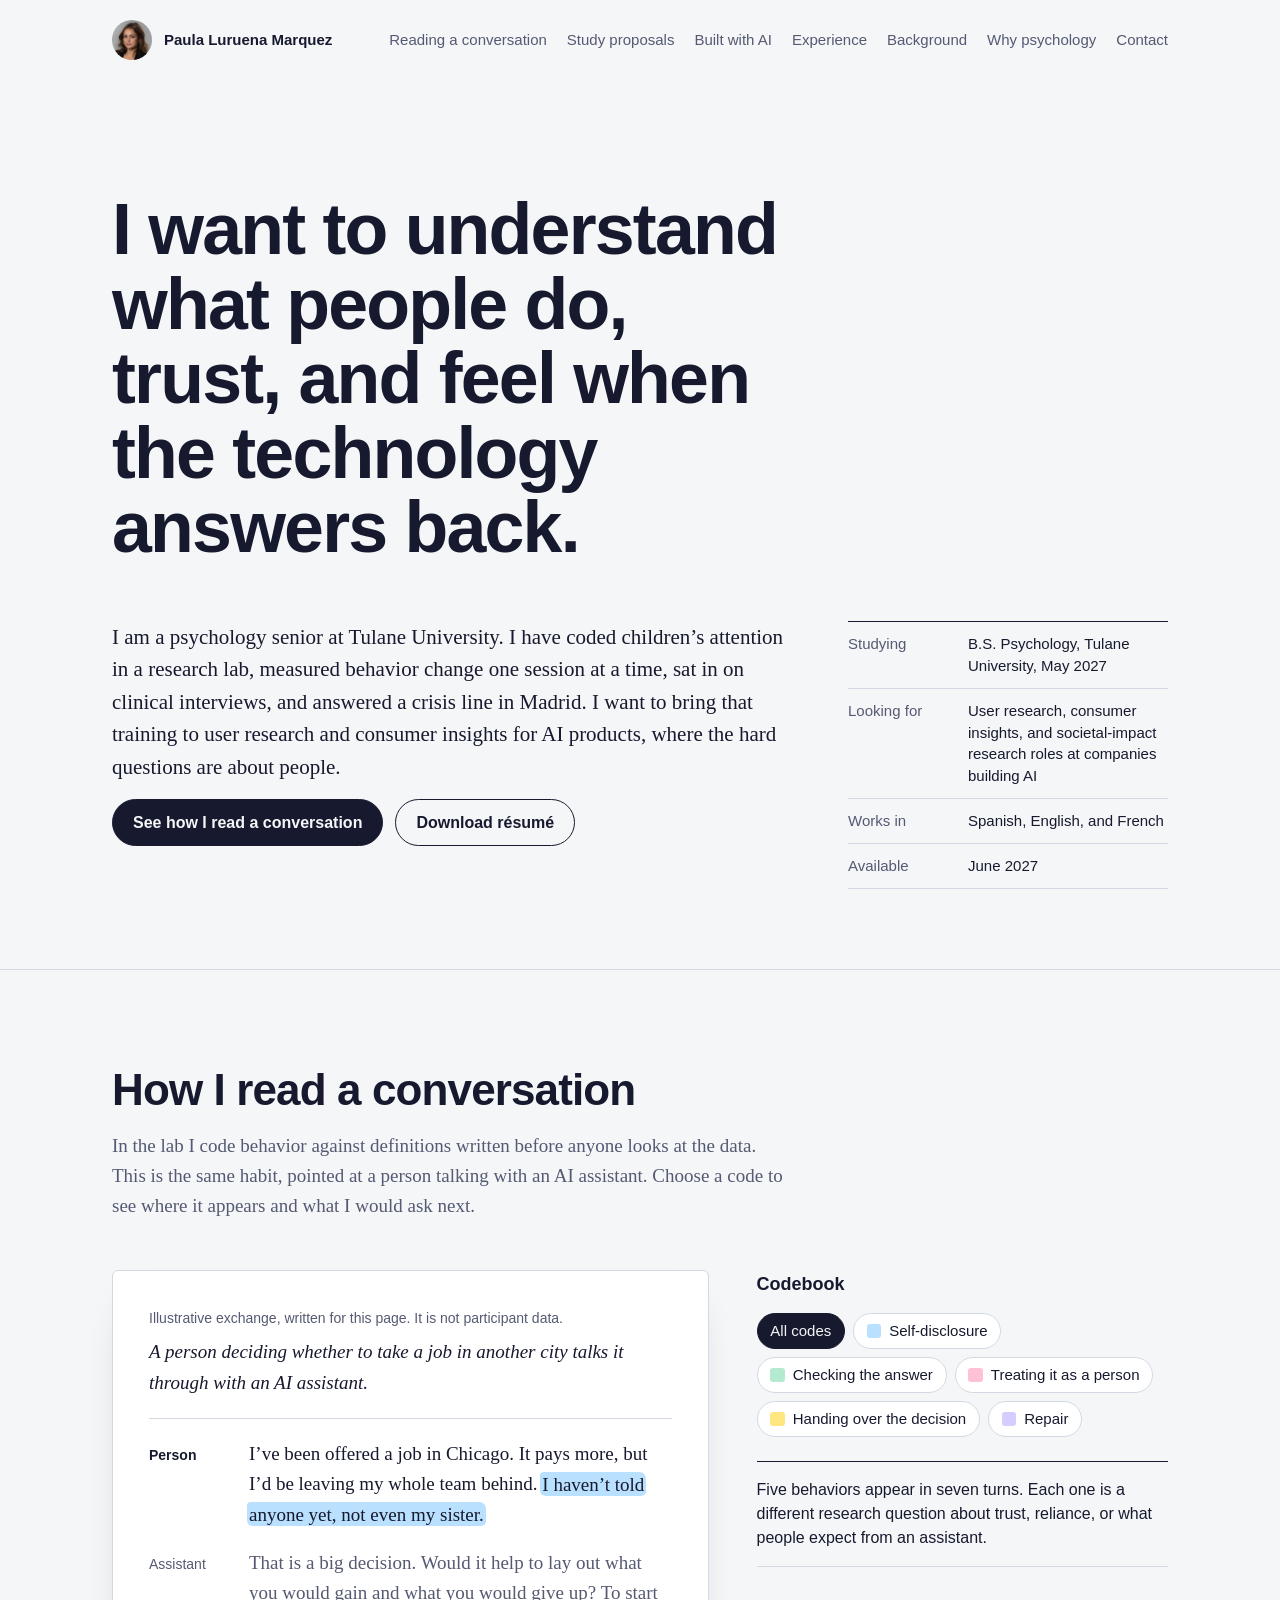
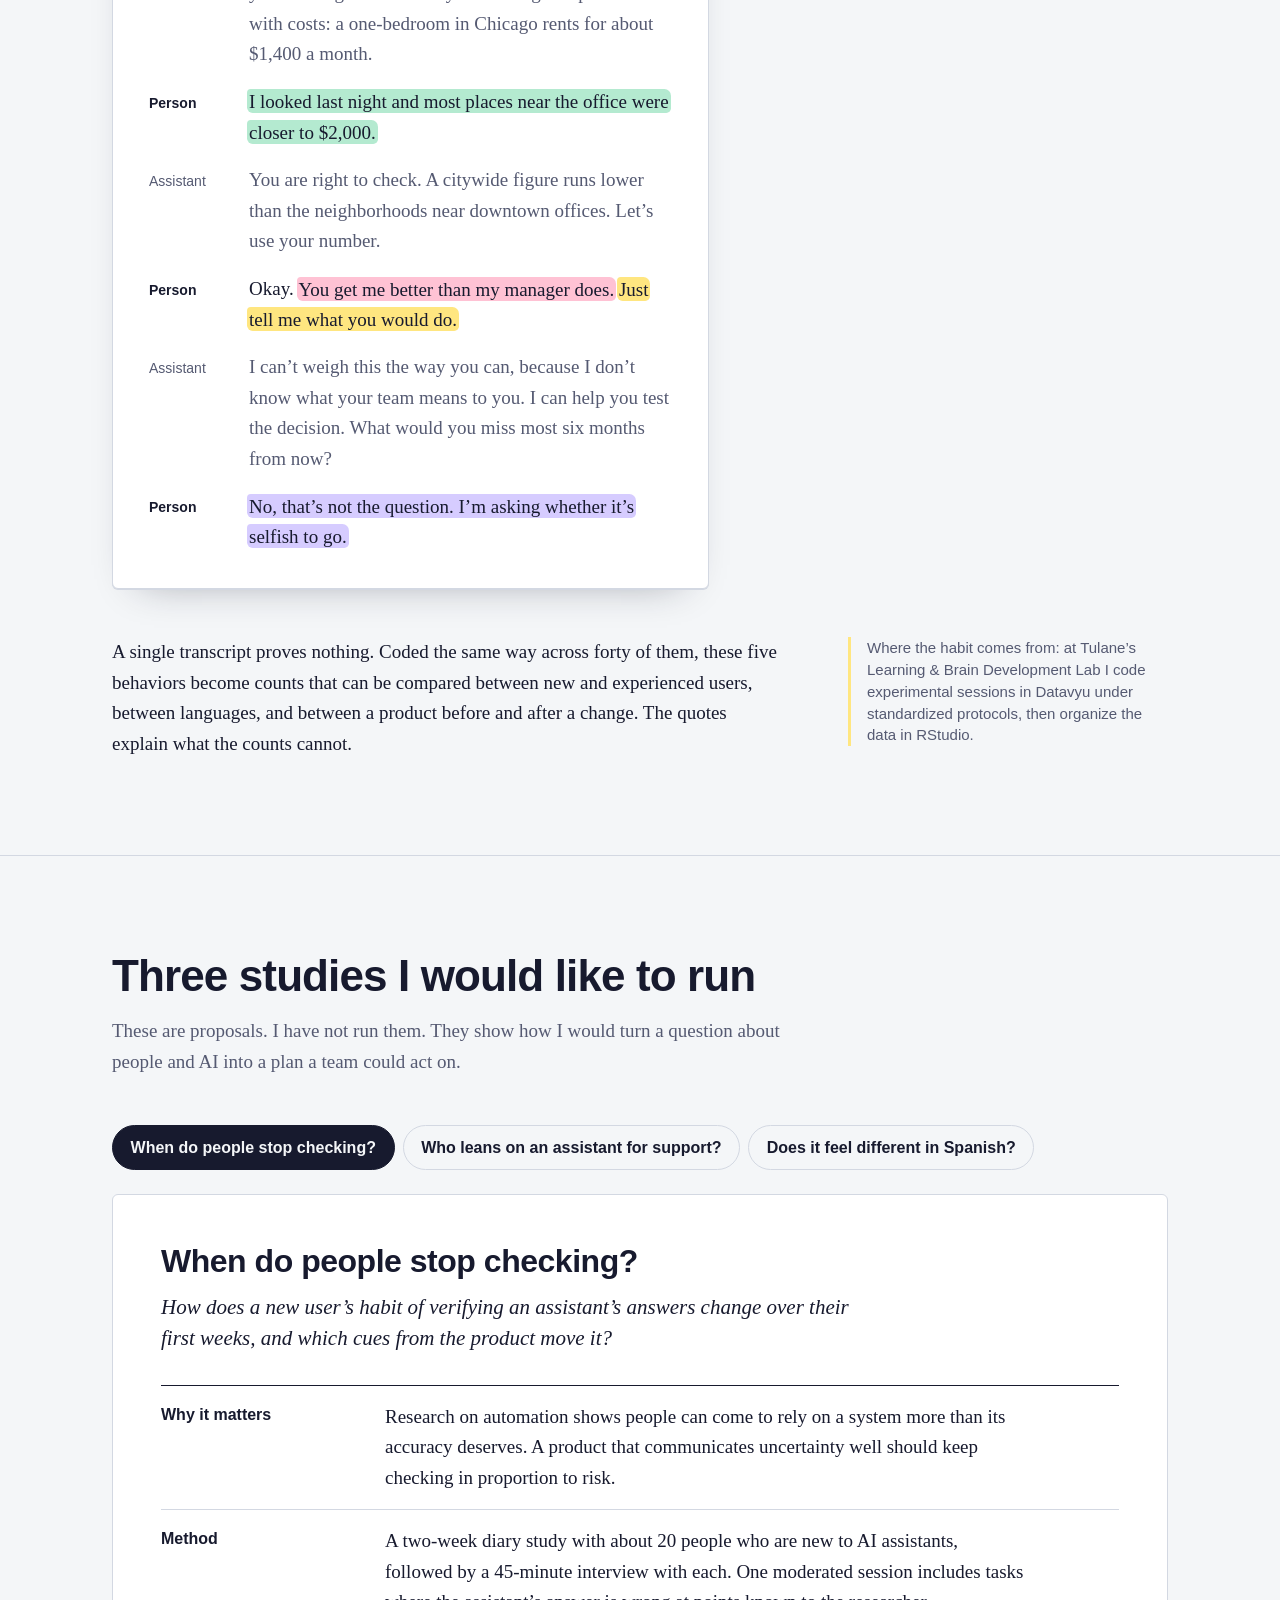
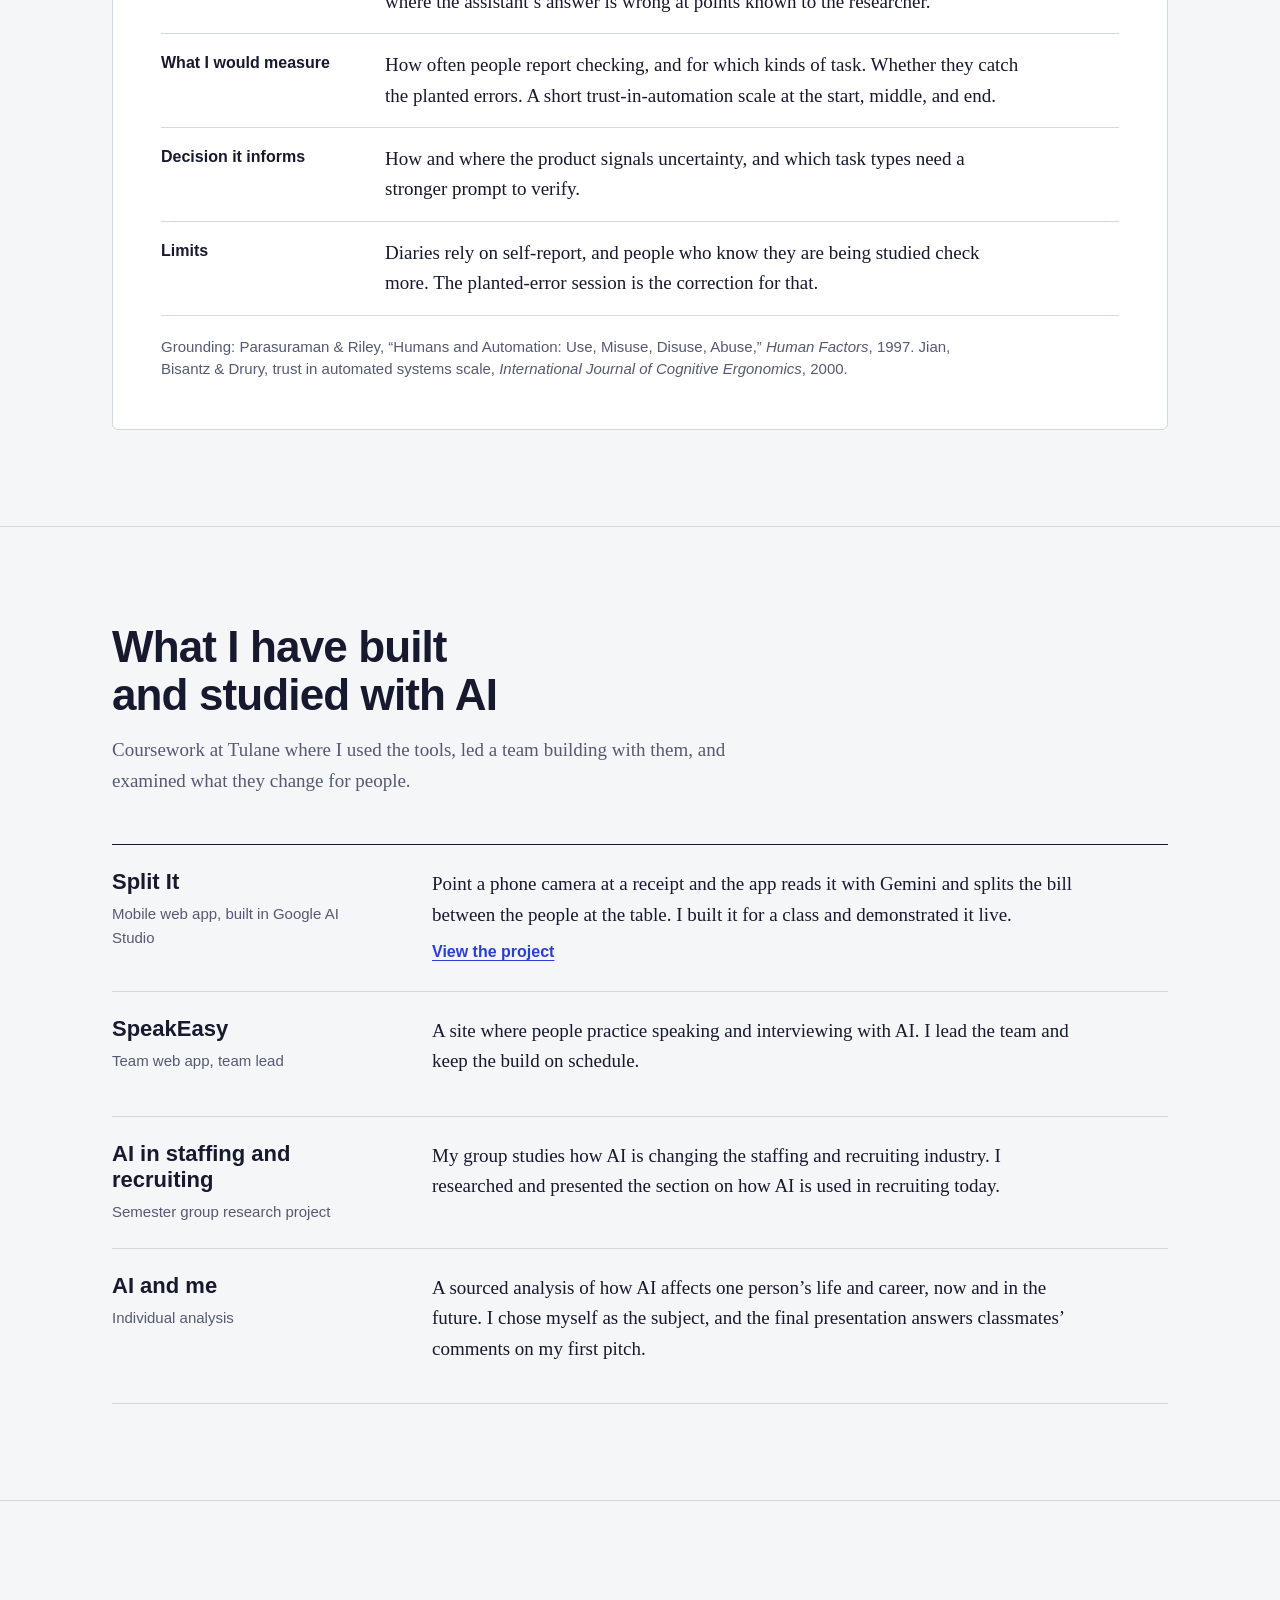
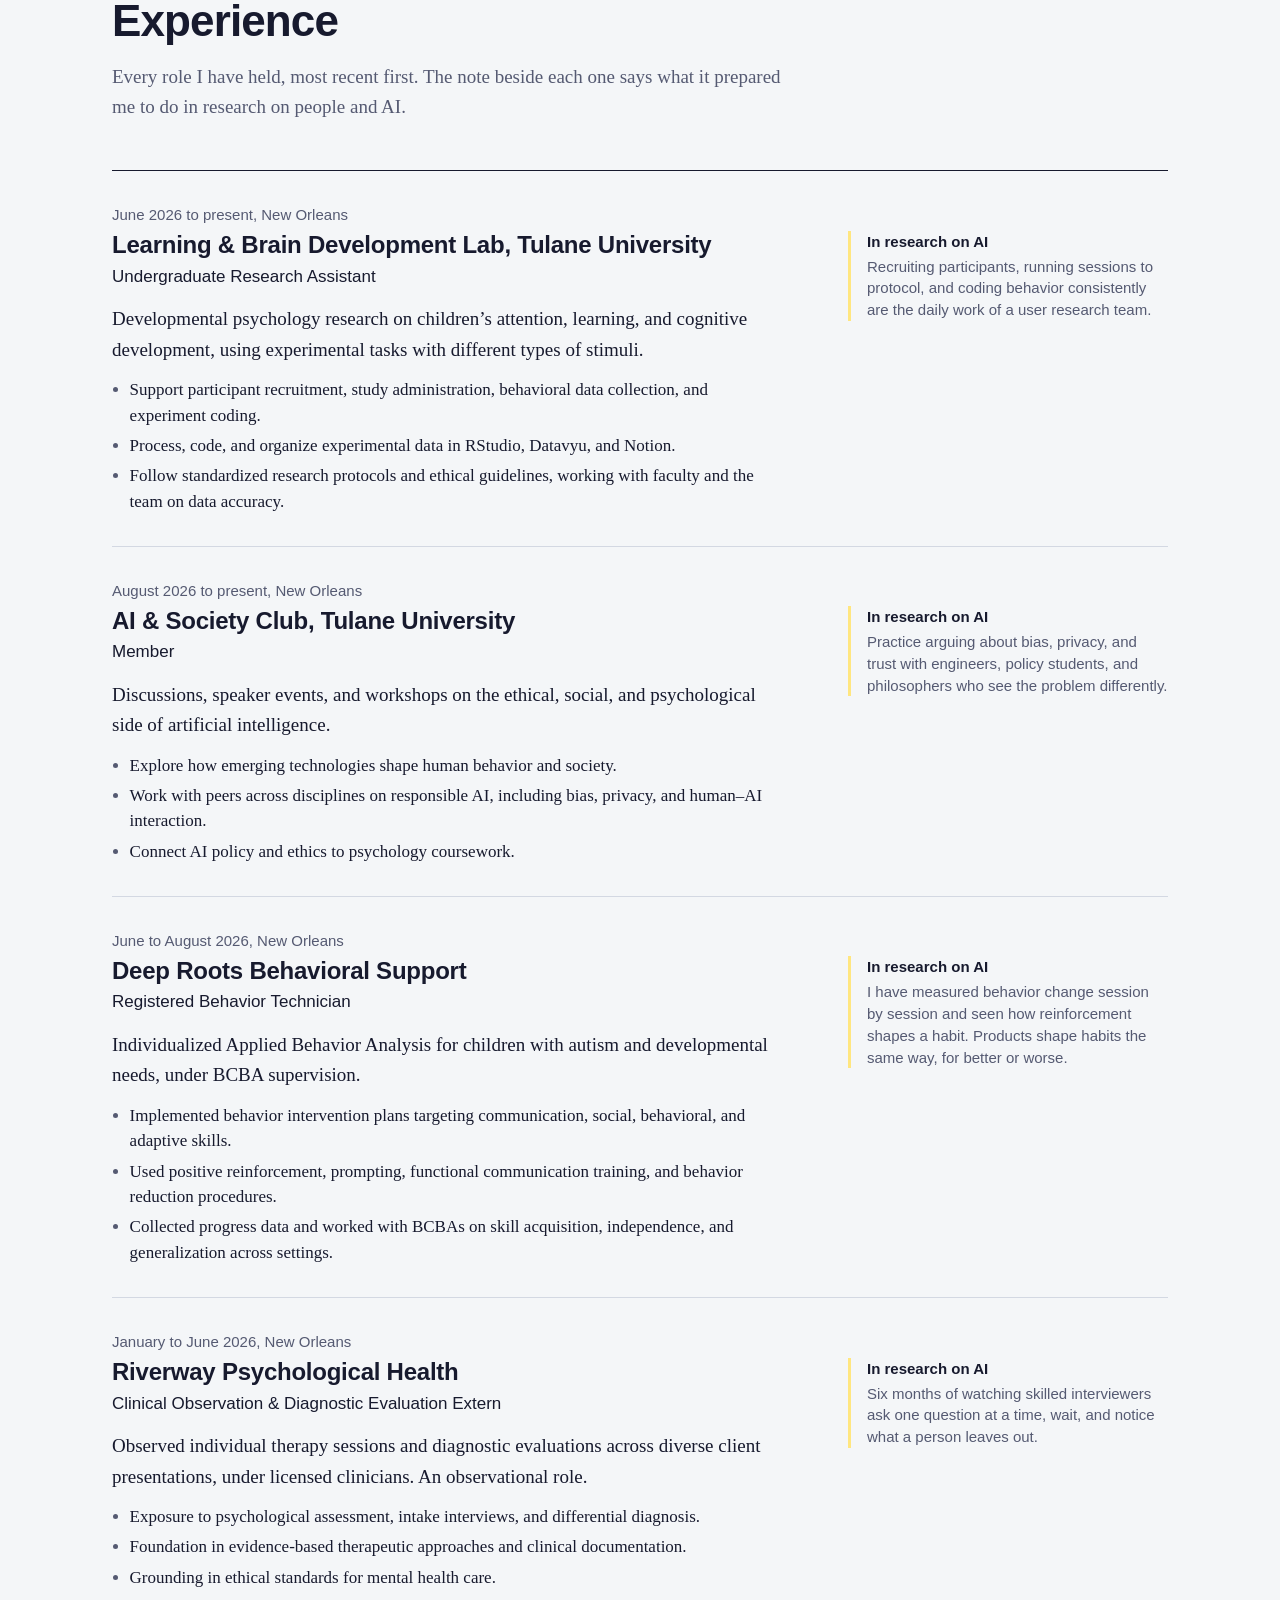
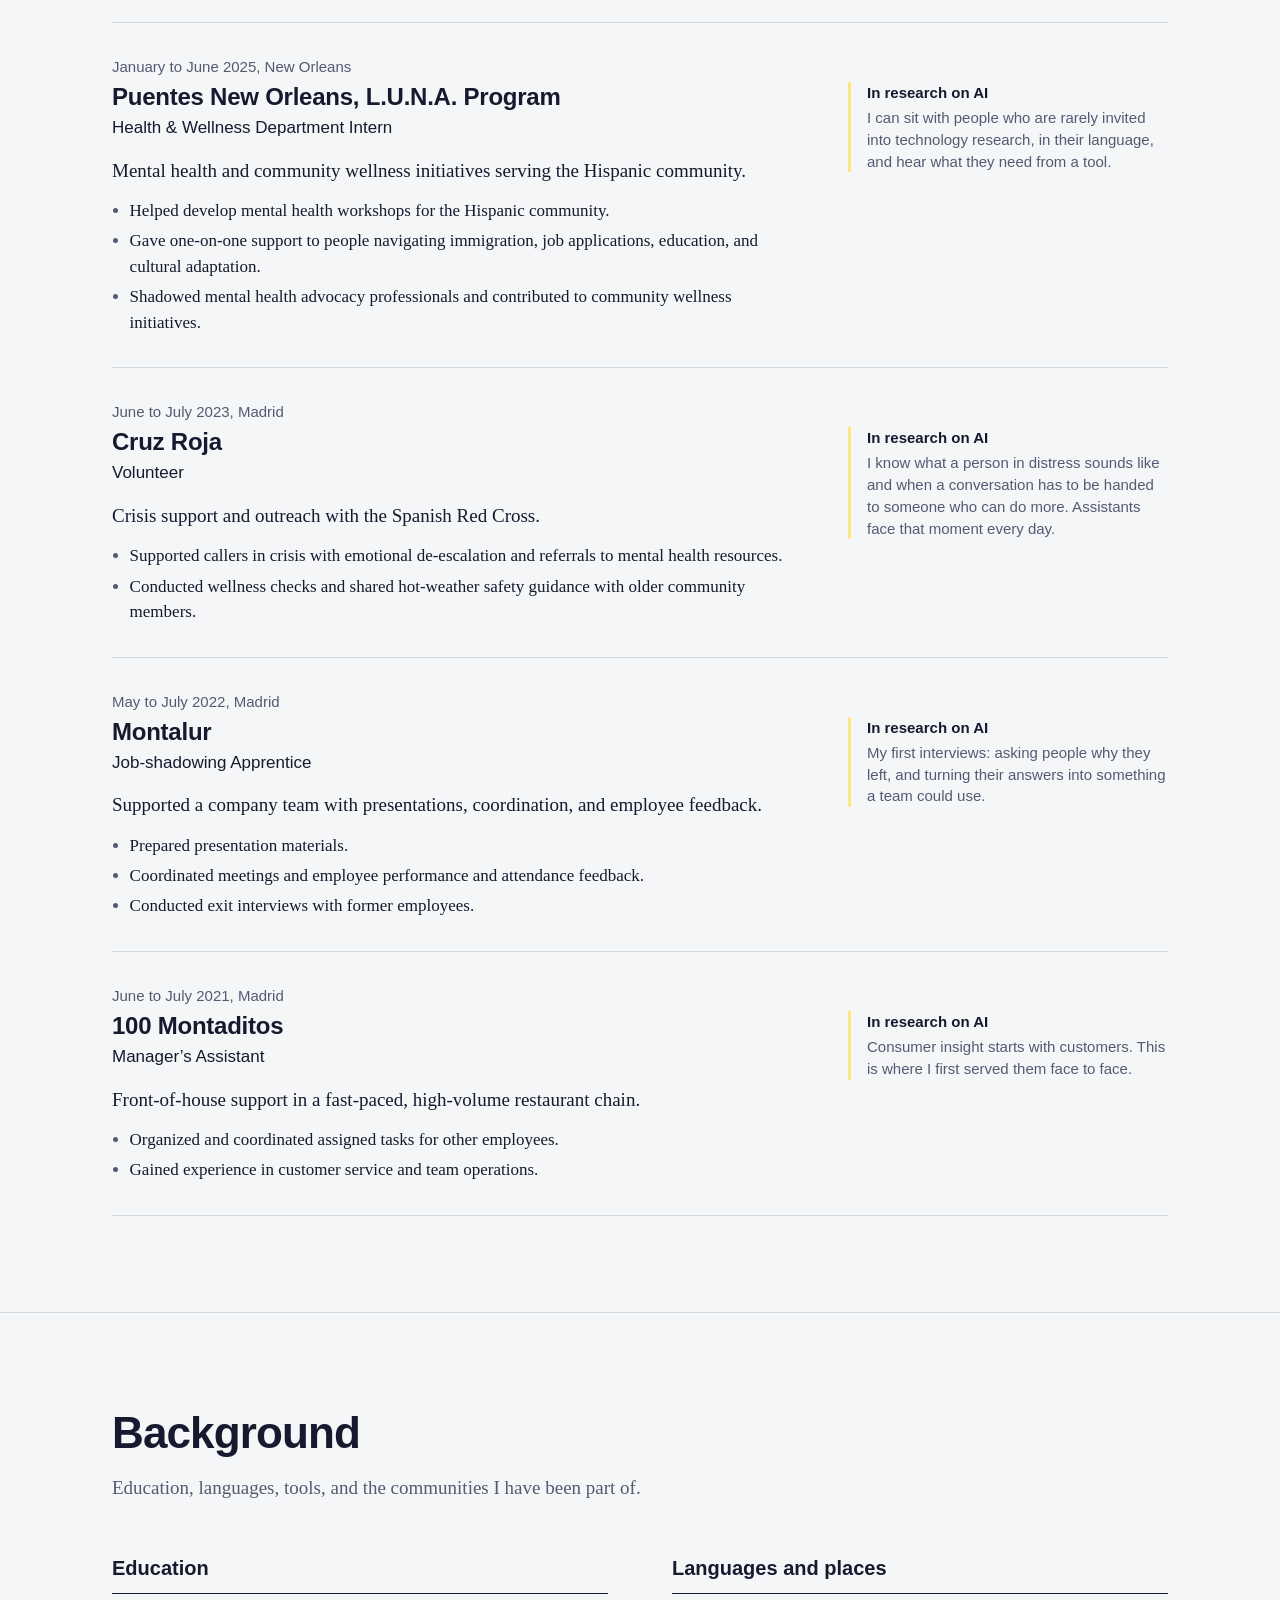
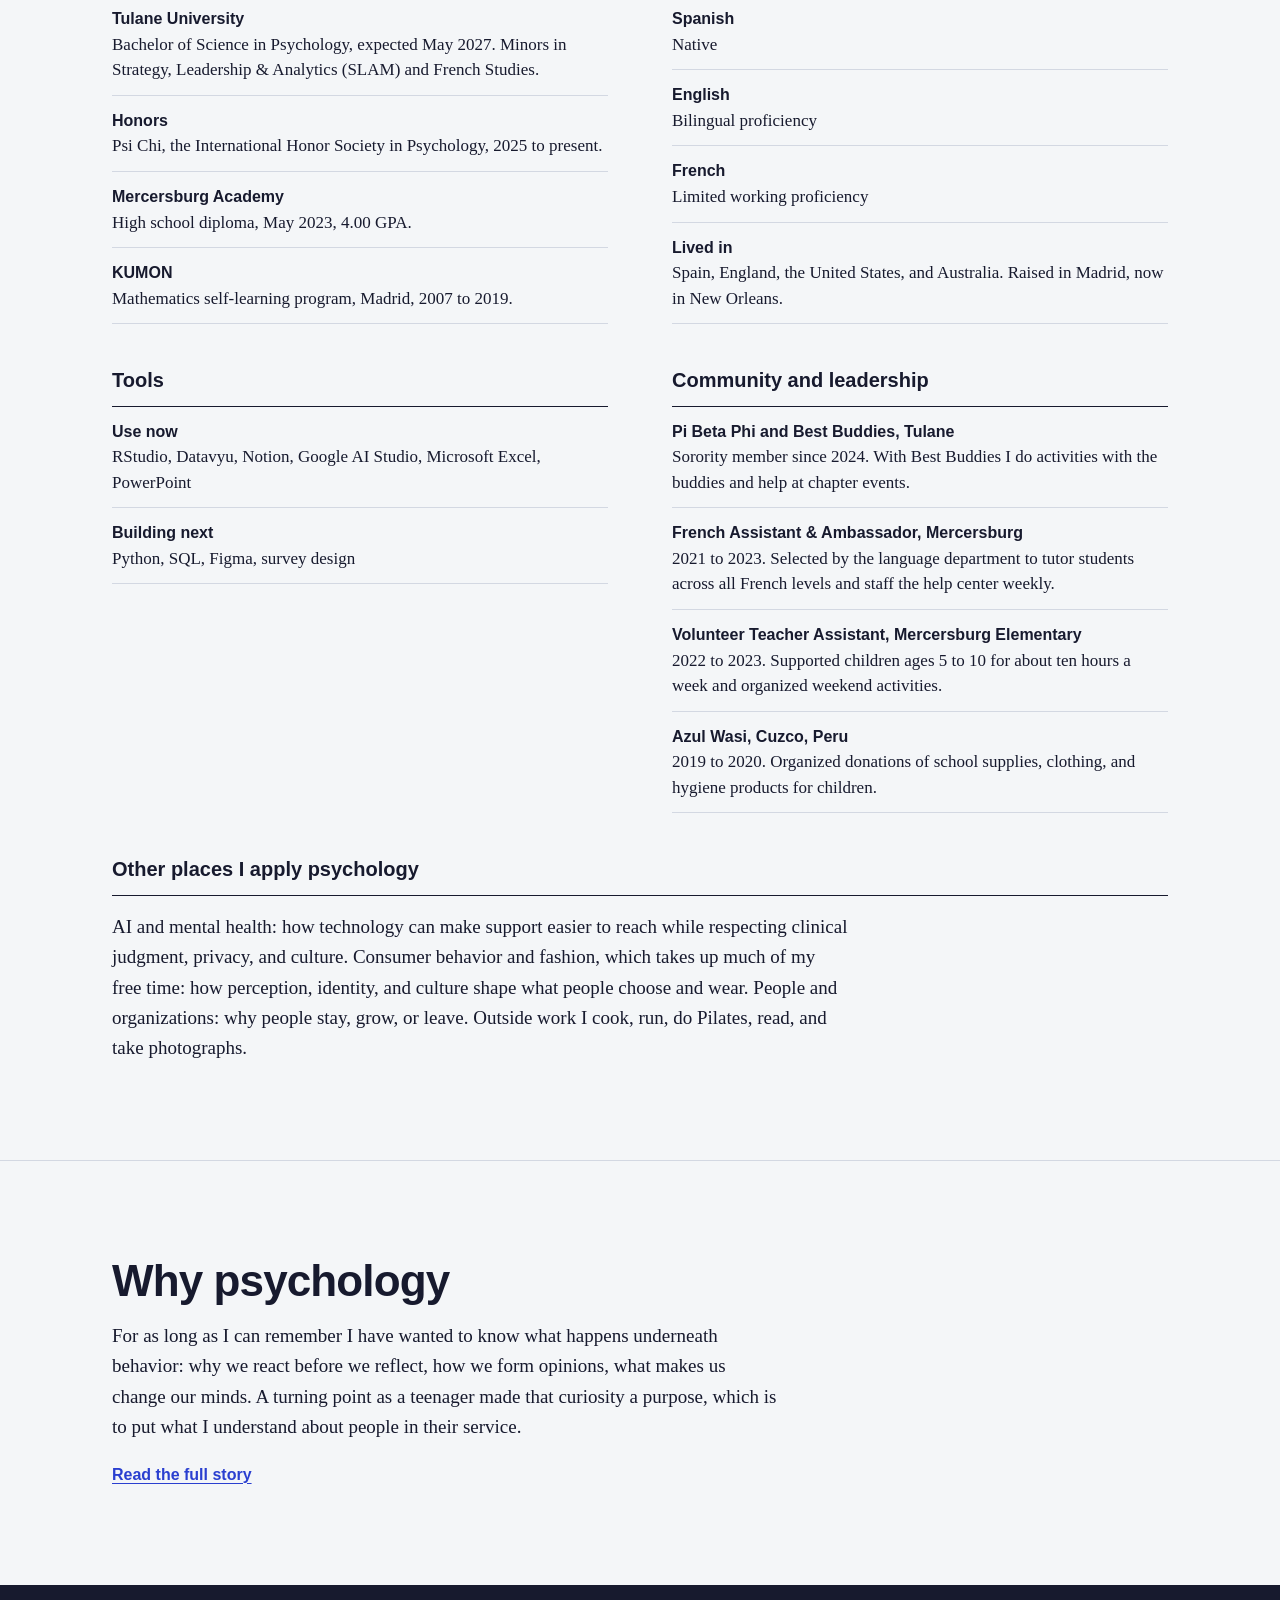
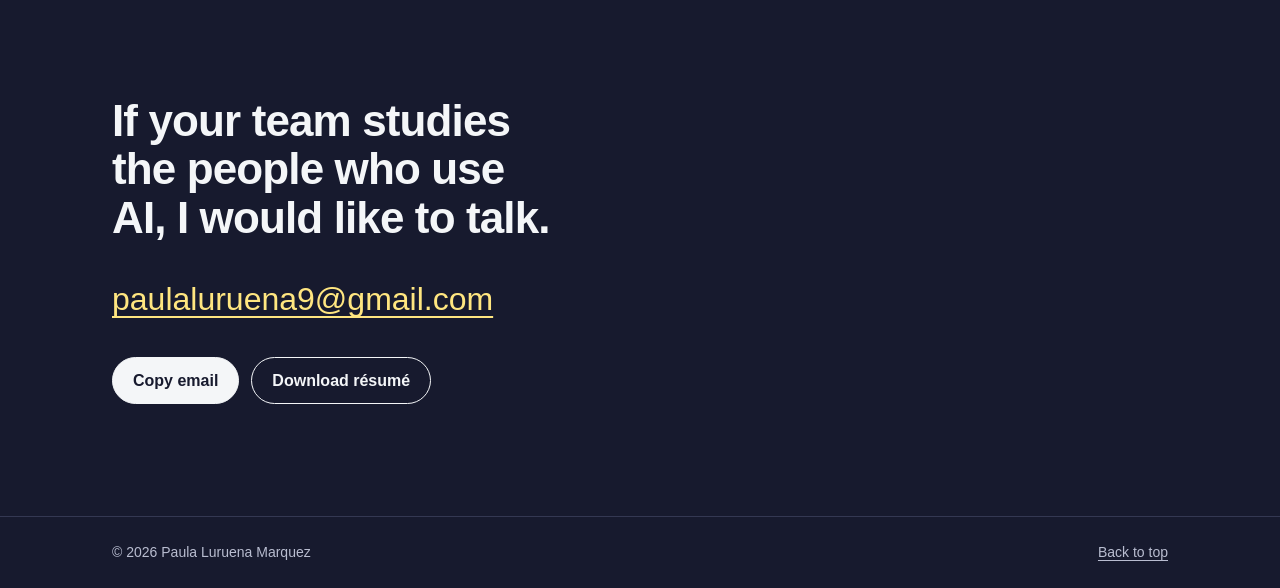
==== index.html @ a1e16bb4 "Add portfolio for user research and consumer insights roles in AI Co-Authored-By: Claude Fable 5.2 <" ====
<!doctype html>
<html lang="en">
<head>
  <meta charset="UTF-8">
  <meta name="viewport" content="width=device-width, initial-scale=1">
  <meta name="theme-color" content="#f4f6f8">
  <title>Paula Luruena Marquez | Psychology for the people who use AI</title>
  <meta name="description" content="Portfolio of Paula Luruena Marquez, Tulane psychology senior. Research, clinical, and community experience, applied to how people use, trust, and are changed by AI.">
  <meta property="og:title" content="Paula Luruena Marquez | Psychology for the people who use AI">
  <meta property="og:description" content="Research, clinical, and community experience, applied to how people use, trust, and are changed by AI.">
  <meta property="og:type" content="website">
  <meta property="og:url" content="https://paulaluruena.github.io/Paula_Luruena_Portfolio_AIxPeople/">
  <link rel="canonical" href="https://paulaluruena.github.io/Paula_Luruena_Portfolio_AIxPeople/">
  <link rel="icon" type="image/svg+xml" href="data:image/svg+xml,%3Csvg xmlns='http://www.w3.org/2000/svg' viewBox='0 0 64 64'%3E%3Crect width='64' height='64' rx='14' fill='%23171a2e'/%3E%3Crect x='12' y='36' width='40' height='12' fill='%23ffe680'/%3E%3Ctext x='32' y='45' text-anchor='middle' font-family='Arial,sans-serif' font-weight='700' font-size='26' fill='%23171a2e'%3EPL%3C/text%3E%3C/svg%3E">
  <link rel="preload" href="assets/bricolage-grotesque-latin-wght-normal.woff2" as="font" type="font/woff2" crossorigin>
  <link rel="preload" href="assets/newsreader-latin-wght-normal.woff2" as="font" type="font/woff2" crossorigin>
  <link rel="stylesheet" href="styles.css">
  <script>document.documentElement.className = "js";</script>
  <script src="script.js" defer></script>
</head>
<body>
  <a class="skip-link" href="#main">Skip to content</a>

  <header class="top">
    <a class="who" href="#top"><img src="assets/paula-avatar.jpg" width="40" height="40" alt=""><span>Paula Luruena Marquez</span></a>
    <nav class="top-nav" aria-label="Sections">
      <a href="#reading">Reading a conversation</a>
      <a href="#proposals">Study proposals</a>
      <a href="#built">Built with AI</a>
      <a href="#experience">Experience</a>
      <a href="#background">Background</a>
      <a href="story.html">Why psychology</a>
      <a href="#contact">Contact</a>
    </nav>
  </header>

  <main id="main">

    <section class="hero" id="top">
      <div class="page">
        <h1>I want to understand what people do, trust, and feel when the technology answers back.</h1>
        <div class="split">
          <div class="col-main">
            <p class="lede">I am a psychology senior at Tulane University. I have coded children’s attention in a research lab, measured behavior change one session at a time, sat in on clinical interviews, and answered a crisis line in Madrid. I want to bring that training to user research and consumer insights for AI products, where the hard questions are about people.</p>
            <p class="actions"><a class="button" href="#reading">See how I read a conversation</a><a class="button button-quiet" href="assets/Paula-Luruena-Marquez-Resume.pdf" download>Download résumé</a></p>
          </div>
          <dl class="col-side facts">
            <div><dt>Studying</dt><dd>B.S. Psychology, Tulane University, May 2027</dd></div>
            <div><dt>Looking for</dt><dd>User research, consumer insights, and societal-impact research roles at companies building AI</dd></div>
            <div><dt>Works in</dt><dd>Spanish, English, and French</dd></div>
            <div><dt>Available</dt><dd>June 2027</dd></div>
          </dl>
        </div>
      </div>
    </section>

    <section class="section" id="reading" aria-labelledby="reading-title">
      <div class="page">
        <div class="section-head">
          <h2 id="reading-title">How I read a conversation</h2>
          <p>In the lab I code behavior against definitions written before anyone looks at the data. This is the same habit, pointed at a person talking with an AI assistant. Choose a code to see where it appears and what I would ask next.</p>
        </div>

        <div class="coder" data-active="all">
          <div class="sheet">
            <p class="sheet-note">Illustrative exchange, written for this page. It is not participant data.</p>
            <p class="sheet-context">A person deciding whether to take a job in another city talks it through with an AI assistant.</p>
            <ol class="turns">
              <li class="turn turn-p"><span class="speaker">Person</span><p>I’ve been offered a job in Chicago. It pays more, but I’d be leaving my whole team behind. <mark data-code="disclosure">I haven’t told anyone yet, not even my sister.</mark></p></li>
              <li class="turn turn-a"><span class="speaker">Assistant</span><p>That is a big decision. Would it help to lay out what you would gain and what you would give up? To start with costs: a one-bedroom in Chicago rents for about $1,400 a month.</p></li>
              <li class="turn turn-p"><span class="speaker">Person</span><p><mark data-code="checking">I looked last night and most places near the office were closer to $2,000.</mark></p></li>
              <li class="turn turn-a"><span class="speaker">Assistant</span><p>You are right to check. A citywide figure runs lower than the neighborhoods near downtown offices. Let’s use your number.</p></li>
              <li class="turn turn-p"><span class="speaker">Person</span><p>Okay. <mark data-code="person">You get me better than my manager does.</mark> <mark data-code="handover">Just tell me what you would do.</mark></p></li>
              <li class="turn turn-a"><span class="speaker">Assistant</span><p>I can’t weigh this the way you can, because I don’t know what your team means to you. I can help you test the decision. What would you miss most six months from now?</p></li>
              <li class="turn turn-p"><span class="speaker">Person</span><p><mark data-code="repair">No, that’s not the question. I’m asking whether it’s selfish to go.</mark></p></li>
            </ol>
          </div>

          <div class="codebook">
            <h3>Codebook</h3>
            <div class="codes" role="group" aria-label="Codes">
              <button type="button" class="code" data-code="all" aria-pressed="true">All codes</button>
              <button type="button" class="code" data-code="disclosure" aria-pressed="false"><i class="swatch" data-code="disclosure" aria-hidden="true"></i>Self-disclosure</button>
              <button type="button" class="code" data-code="checking" aria-pressed="false"><i class="swatch" data-code="checking" aria-hidden="true"></i>Checking the answer</button>
              <button type="button" class="code" data-code="person" aria-pressed="false"><i class="swatch" data-code="person" aria-hidden="true"></i>Treating it as a person</button>
              <button type="button" class="code" data-code="handover" aria-pressed="false"><i class="swatch" data-code="handover" aria-hidden="true"></i>Handing over the decision</button>
              <button type="button" class="code" data-code="repair" aria-pressed="false"><i class="swatch" data-code="repair" aria-hidden="true"></i>Repair</button>
            </div>
            <div class="code-notes" aria-live="polite">
              <div class="code-note" data-note="all">
                <p>Five behaviors appear in seven turns. Each one is a different research question about trust, reliance, or what people expect from an assistant.</p>
              </div>
              <div class="code-note" data-note="disclosure">
                <h4><i class="swatch" data-code="disclosure" aria-hidden="true"></i>Self-disclosure</h4>
                <p>The person tells the assistant something they have not told the people close to them.</p>
                <p class="ask"><strong>What I would ask next</strong> What made this easier to say here than to your sister?</p>
              </div>
              <div class="code-note" data-note="checking">
                <h4><i class="swatch" data-code="checking" aria-hidden="true"></i>Checking the answer</h4>
                <p>The person compares a claim from the assistant against evidence of their own.</p>
                <p class="ask"><strong>What I would ask next</strong> When do you check what it tells you, and when do you let it go?</p>
              </div>
              <div class="code-note" data-note="person">
                <h4><i class="swatch" data-code="person" aria-hidden="true"></i>Treating it as a person</h4>
                <p>The person describes the assistant in the language of a relationship and compares it with someone in their life.</p>
                <p class="ask"><strong>What I would ask next</strong> What does “gets me” look like in practice? How would you know if it stopped?</p>
              </div>
              <div class="code-note" data-note="handover">
                <h4><i class="swatch" data-code="handover" aria-hidden="true"></i>Handing over the decision</h4>
                <p>The person asks the assistant to choose for them.</p>
                <p class="ask"><strong>What I would ask next</strong> If it had given you an answer, would you have followed it?</p>
              </div>
              <div class="code-note" data-note="repair">
                <h4><i class="swatch" data-code="repair" aria-hidden="true"></i>Repair</h4>
                <p>The person corrects the assistant’s reading of the problem and restates what they need.</p>
                <p class="ask"><strong>What I would ask next</strong> How often do you have to redirect it? What happens on the days you don’t bother?</p>
              </div>
            </div>
          </div>
        </div>

        <div class="split after-coder">
          <div class="col-main">
            <p>A single transcript proves nothing. Coded the same way across forty of them, these five behaviors become counts that can be compared between new and experienced users, between languages, and between a product before and after a change. The quotes explain what the counts cannot.</p>
          </div>
          <p class="col-side margin-note">Where the habit comes from: at Tulane’s Learning &amp; Brain Development Lab I code experimental sessions in Datavyu under standardized protocols, then organize the data in RStudio.</p>
        </div>
      </div>
    </section>

    <section class="section" id="proposals" aria-labelledby="proposals-title">
      <div class="page">
        <div class="section-head">
          <h2 id="proposals-title">Three studies I would like to run</h2>
          <p>These are proposals. I have not run them. They show how I would turn a question about people and AI into a plan a team could act on.</p>
        </div>

        <div class="briefs">
          <div class="brief-tabs" role="tablist" aria-label="Study proposals">
            <button type="button" role="tab" id="tab-trust" aria-controls="brief-trust" aria-selected="true">When do people stop checking?</button>
            <button type="button" role="tab" id="tab-support" aria-controls="brief-support" aria-selected="false" tabindex="-1">Who leans on an assistant for support?</button>
            <button type="button" role="tab" id="tab-language" aria-controls="brief-language" aria-selected="false" tabindex="-1">Does it feel different in Spanish?</button>
          </div>

          <article class="brief" id="brief-trust" role="tabpanel" aria-labelledby="tab-trust" tabindex="0">
            <h3>When do people stop checking?</h3>
            <p class="brief-question">How does a new user’s habit of verifying an assistant’s answers change over their first weeks, and which cues from the product move it?</p>
            <dl class="brief-grid">
              <div><dt>Why it matters</dt><dd>Research on automation shows people can come to rely on a system more than its accuracy deserves. A product that communicates uncertainty well should keep checking in proportion to risk.</dd></div>
              <div><dt>Method</dt><dd>A two-week diary study with about 20 people who are new to AI assistants, followed by a 45-minute interview with each. One moderated session includes tasks where the assistant’s answer is wrong at points known to the researcher.</dd></div>
              <div><dt>What I would measure</dt><dd>How often people report checking, and for which kinds of task. Whether they catch the planted errors. A short trust-in-automation scale at the start, middle, and end.</dd></div>
              <div><dt>Decision it informs</dt><dd>How and where the product signals uncertainty, and which task types need a stronger prompt to verify.</dd></div>
              <div><dt>Limits</dt><dd>Diaries rely on self-report, and people who know they are being studied check more. The planted-error session is the correction for that.</dd></div>
            </dl>
            <p class="brief-sources">Grounding: Parasuraman &amp; Riley, “Humans and Automation: Use, Misuse, Disuse, Abuse,” <cite>Human Factors</cite>, 1997. Jian, Bisantz &amp; Drury, trust in automated systems scale, <cite>International Journal of Cognitive Ergonomics</cite>, 2000.</p>
          </article>

          <article class="brief" id="brief-support" role="tabpanel" aria-labelledby="tab-support" tabindex="0" hidden>
            <h3>Who leans on an assistant for support?</h3>
            <p class="brief-question">Which people turn to a general-purpose assistant for emotional support, what do they get from it, and what does it change about the support they seek from other people?</p>
            <dl class="brief-grid">
              <div><dt>Why it matters</dt><dd>People bring personal problems to assistants that were not built as mental health tools. The product needs to respond well without replacing the human help someone may need.</dd></div>
              <div><dt>Method</dt><dd>A survey of about 400 regular users, then in-depth interviews with 12 of them chosen to cover light, moderate, and heavy support use.</dd></div>
              <div><dt>What I would measure</dt><dd>Frequency and type of support conversations. Loneliness and social support on validated scales. In interviews, what happened in the person’s life before and after they started.</dd></div>
              <div><dt>Decision it informs</dt><dd>When the assistant should encourage reaching out to other people, and how a handoff to human help is worded so that it does not feel like rejection.</dd></div>
              <div><dt>Care for participants</dt><dd>A written distress protocol, a referral sheet in the participant’s language, and the option to stop at any time. I would not run these interviews without a clinician on call.</dd></div>
              <div><dt>Limits</dt><dd>A survey shows association, not cause. People who are lonely may seek out assistants, and the reverse may also be true. A follow-up over time would be needed to separate the two.</dd></div>
            </dl>
            <p class="brief-sources">Grounding: Russell, UCLA Loneliness Scale (Version 3), <cite>Journal of Personality Assessment</cite>, 1996. Rogers, “The Necessary and Sufficient Conditions of Therapeutic Personality Change,” <cite>Journal of Consulting Psychology</cite>, 1957.</p>
            <p class="brief-from">Draws on my time on the Cruz Roja crisis line and observing intake interviews at Riverway Psychological Health.</p>
          </article>

          <article class="brief" id="brief-language" role="tabpanel" aria-labelledby="tab-language" tabindex="0" hidden>
            <h3>Does it feel different in Spanish?</h3>
            <p class="brief-question">Do bilingual people trust, describe, and use the same assistant differently depending on the language they speak to it in?</p>
            <dl class="brief-grid">
              <div><dt>Why it matters</dt><dd>A translated product is not the same as a product that works in someone’s language. Tone, formality, and warmth carry differently, and those are the things trust is built on.</dd></div>
              <div><dt>Method</dt><dd>Moderated sessions with about 16 Spanish–English bilingual adults in the United States and Spain. Each person completes matched tasks in both languages, in counterbalanced order, and talks through what they noticed.</dd></div>
              <div><dt>What I would measure</dt><dd>Ratings of trust, warmth, and competence after each language. Which language people choose when the task is personal and when it is practical. The words they use to describe the assistant in each.</dd></div>
              <div><dt>Decision it informs</dt><dd>Where localization effort should go beyond translation: register, forms of address, and examples that fit the person’s country.</dd></div>
              <div><dt>Limits</dt><dd>Sixteen people can reveal patterns and vocabulary, not population differences. Spanish in Madrid and Spanish in New Orleans are not one language, and the sample has to respect that.</dd></div>
            </dl>
            <p class="brief-from">I would moderate these sessions myself in both languages. Draws on one-on-one work with Hispanic families at Puentes New Orleans.</p>
          </article>
        </div>
      </div>
    </section>

    <section class="section" id="built" aria-labelledby="built-title">
      <div class="page">
        <div class="section-head">
          <h2 id="built-title">What I have built and studied with AI</h2>
          <p>Coursework at Tulane where I used the tools, led a team building with them, and examined what they change for people.</p>
        </div>
        <ul class="works">
          <li>
            <h3>Split It</h3>
            <p class="work-kind">Mobile web app, built in Google AI Studio</p>
            <p>Point a phone camera at a receipt and the app reads it with Gemini and splits the bill between the people at the table. I built it for a class and demonstrated it live.</p>
            <p><a class="text-link" href="https://github.com/paulaluruena/Split-it">View the project</a></p>
          </li>
          <li>
            <h3>SpeakEasy</h3>
            <p class="work-kind">Team web app, team lead</p>
            <p>A site where people practice speaking and interviewing with AI. I lead the team and keep the build on schedule.</p>
          </li>
          <li>
            <h3>AI in staffing and recruiting</h3>
            <p class="work-kind">Semester group research project</p>
            <p>My group studies how AI is changing the staffing and recruiting industry. I researched and presented the section on how AI is used in recruiting today.</p>
          </li>
          <li>
            <h3>AI and me</h3>
            <p class="work-kind">Individual analysis</p>
            <p>A sourced analysis of how AI affects one person’s life and career, now and in the future. I chose myself as the subject, and the final presentation answers classmates’ comments on my first pitch.</p>
          </li>
        </ul>
      </div>
    </section>

    <section class="section" id="experience" aria-labelledby="experience-title">
      <div class="page">
        <div class="section-head">
          <h2 id="experience-title">Experience</h2>
          <p>Every role I have held, most recent first. The note beside each one says what it prepared me to do in research on people and AI.</p>
        </div>

        <ol class="roles">
          <li class="role split">
            <div class="col-main">
              <p class="role-when">June 2026 to present, New Orleans</p>
              <h3>Learning &amp; Brain Development Lab, Tulane University</h3>
              <p class="role-title">Undergraduate Research Assistant</p>
              <p>Developmental psychology research on children’s attention, learning, and cognitive development, using experimental tasks with different types of stimuli.</p>
              <ul>
                <li>Support participant recruitment, study administration, behavioral data collection, and experiment coding.</li>
                <li>Process, code, and organize experimental data in RStudio, Datavyu, and Notion.</li>
                <li>Follow standardized research protocols and ethical guidelines, working with faculty and the team on data accuracy.</li>
              </ul>
            </div>
            <p class="col-side margin-note"><strong>In research on AI</strong>Recruiting participants, running sessions to protocol, and coding behavior consistently are the daily work of a user research team.</p>
          </li>

          <li class="role split">
            <div class="col-main">
              <p class="role-when">August 2026 to present, New Orleans</p>
              <h3>AI &amp; Society Club, Tulane University</h3>
              <p class="role-title">Member</p>
              <p>Discussions, speaker events, and workshops on the ethical, social, and psychological side of artificial intelligence.</p>
              <ul>
                <li>Explore how emerging technologies shape human behavior and society.</li>
                <li>Work with peers across disciplines on responsible AI, including bias, privacy, and human–AI interaction.</li>
                <li>Connect AI policy and ethics to psychology coursework.</li>
              </ul>
            </div>
            <p class="col-side margin-note"><strong>In research on AI</strong>Practice arguing about bias, privacy, and trust with engineers, policy students, and philosophers who see the problem differently.</p>
          </li>

          <li class="role split">
            <div class="col-main">
              <p class="role-when">June to August 2026, New Orleans</p>
              <h3>Deep Roots Behavioral Support</h3>
              <p class="role-title">Registered Behavior Technician</p>
              <p>Individualized Applied Behavior Analysis for children with autism and developmental needs, under BCBA supervision.</p>
              <ul>
                <li>Implemented behavior intervention plans targeting communication, social, behavioral, and adaptive skills.</li>
                <li>Used positive reinforcement, prompting, functional communication training, and behavior reduction procedures.</li>
                <li>Collected progress data and worked with BCBAs on skill acquisition, independence, and generalization across settings.</li>
              </ul>
            </div>
            <p class="col-side margin-note"><strong>In research on AI</strong>I have measured behavior change session by session and seen how reinforcement shapes a habit. Products shape habits the same way, for better or worse.</p>
          </li>

          <li class="role split">
            <div class="col-main">
              <p class="role-when">January to June 2026, New Orleans</p>
              <h3>Riverway Psychological Health</h3>
              <p class="role-title">Clinical Observation &amp; Diagnostic Evaluation Extern</p>
              <p>Observed individual therapy sessions and diagnostic evaluations across diverse client presentations, under licensed clinicians. An observational role.</p>
              <ul>
                <li>Exposure to psychological assessment, intake interviews, and differential diagnosis.</li>
                <li>Foundation in evidence-based therapeutic approaches and clinical documentation.</li>
                <li>Grounding in ethical standards for mental health care.</li>
              </ul>
            </div>
            <p class="col-side margin-note"><strong>In research on AI</strong>Six months of watching skilled interviewers ask one question at a time, wait, and notice what a person leaves out.</p>
          </li>

          <li class="role split">
            <div class="col-main">
              <p class="role-when">January to June 2025, New Orleans</p>
              <h3>Puentes New Orleans, L.U.N.A. Program</h3>
              <p class="role-title">Health &amp; Wellness Department Intern</p>
              <p>Mental health and community wellness initiatives serving the Hispanic community.</p>
              <ul>
                <li>Helped develop mental health workshops for the Hispanic community.</li>
                <li>Gave one-on-one support to people navigating immigration, job applications, education, and cultural adaptation.</li>
                <li>Shadowed mental health advocacy professionals and contributed to community wellness initiatives.</li>
              </ul>
            </div>
            <p class="col-side margin-note"><strong>In research on AI</strong>I can sit with people who are rarely invited into technology research, in their language, and hear what they need from a tool.</p>
          </li>

          <li class="role split">
            <div class="col-main">
              <p class="role-when">June to July 2023, Madrid</p>
              <h3>Cruz Roja</h3>
              <p class="role-title">Volunteer</p>
              <p>Crisis support and outreach with the Spanish Red Cross.</p>
              <ul>
                <li>Supported callers in crisis with emotional de-escalation and referrals to mental health resources.</li>
                <li>Conducted wellness checks and shared hot-weather safety guidance with older community members.</li>
              </ul>
            </div>
            <p class="col-side margin-note"><strong>In research on AI</strong>I know what a person in distress sounds like and when a conversation has to be handed to someone who can do more. Assistants face that moment every day.</p>
          </li>

          <li class="role split">
            <div class="col-main">
              <p class="role-when">May to July 2022, Madrid</p>
              <h3>Montalur</h3>
              <p class="role-title">Job-shadowing Apprentice</p>
              <p>Supported a company team with presentations, coordination, and employee feedback.</p>
              <ul>
                <li>Prepared presentation materials.</li>
                <li>Coordinated meetings and employee performance and attendance feedback.</li>
                <li>Conducted exit interviews with former employees.</li>
              </ul>
            </div>
            <p class="col-side margin-note"><strong>In research on AI</strong>My first interviews: asking people why they left, and turning their answers into something a team could use.</p>
          </li>

          <li class="role split">
            <div class="col-main">
              <p class="role-when">June to July 2021, Madrid</p>
              <h3>100 Montaditos</h3>
              <p class="role-title">Manager’s Assistant</p>
              <p>Front-of-house support in a fast-paced, high-volume restaurant chain.</p>
              <ul>
                <li>Organized and coordinated assigned tasks for other employees.</li>
                <li>Gained experience in customer service and team operations.</li>
              </ul>
            </div>
            <p class="col-side margin-note"><strong>In research on AI</strong>Consumer insight starts with customers. This is where I first served them face to face.</p>
          </li>
        </ol>
      </div>
    </section>

    <section class="section" id="background" aria-labelledby="background-title">
      <div class="page">
        <div class="section-head">
          <h2 id="background-title">Background</h2>
          <p>Education, languages, tools, and the communities I have been part of.</p>
        </div>
        <div class="bg-grid">
          <div class="bg-block">
            <h3>Education</h3>
            <dl class="kv">
              <div><dt>Tulane University</dt><dd>Bachelor of Science in Psychology, expected May 2027. Minors in Strategy, Leadership &amp; Analytics (SLAM) and French Studies.</dd></div>
              <div><dt>Honors</dt><dd>Psi Chi, the International Honor Society in Psychology, 2025 to present.</dd></div>
              <div><dt>Mercersburg Academy</dt><dd>High school diploma, May 2023, 4.00 GPA.</dd></div>
              <div><dt>KUMON</dt><dd>Mathematics self-learning program, Madrid, 2007 to 2019.</dd></div>
            </dl>
          </div>
          <div class="bg-block">
            <h3>Languages and places</h3>
            <dl class="kv">
              <div><dt>Spanish</dt><dd>Native</dd></div>
              <div><dt>English</dt><dd>Bilingual proficiency</dd></div>
              <div><dt>French</dt><dd>Limited working proficiency</dd></div>
              <div><dt>Lived in</dt><dd>Spain, England, the United States, and Australia. Raised in Madrid, now in New Orleans.</dd></div>
            </dl>
          </div>
          <div class="bg-block">
            <h3>Tools</h3>
            <dl class="kv">
              <div><dt>Use now</dt><dd>RStudio, Datavyu, Notion, Google AI Studio, Microsoft Excel, PowerPoint</dd></div>
              <div><dt>Building next</dt><dd>Python, SQL, Figma, survey design</dd></div>
            </dl>
          </div>
          <div class="bg-block">
            <h3>Community and leadership</h3>
            <dl class="kv">
              <div><dt>Pi Beta Phi and Best Buddies, Tulane</dt><dd>Sorority member since 2024. With Best Buddies I do activities with the buddies and help at chapter events.</dd></div>
              <div><dt>French Assistant &amp; Ambassador, Mercersburg</dt><dd>2021 to 2023. Selected by the language department to tutor students across all French levels and staff the help center weekly.</dd></div>
              <div><dt>Volunteer Teacher Assistant, Mercersburg Elementary</dt><dd>2022 to 2023. Supported children ages 5 to 10 for about ten hours a week and organized weekend activities.</dd></div>
              <div><dt>Azul Wasi, Cuzco, Peru</dt><dd>2019 to 2020. Organized donations of school supplies, clothing, and hygiene products for children.</dd></div>
            </dl>
          </div>
          <div class="bg-block bg-wide">
            <h3>Other places I apply psychology</h3>
            <p>AI and mental health: how technology can make support easier to reach while respecting clinical judgment, privacy, and culture. Consumer behavior and fashion, which takes up much of my free time: how perception, identity, and culture shape what people choose and wear. People and organizations: why people stay, grow, or leave. Outside work I cook, run, do Pilates, read, and take photographs.</p>
          </div>
        </div>
      </div>
    </section>

    <section class="section story-teaser" aria-labelledby="teaser-title">
      <div class="page split">
        <div class="col-main">
          <h2 id="teaser-title">Why psychology</h2>
          <p>For as long as I can remember I have wanted to know what happens underneath behavior: why we react before we reflect, how we form opinions, what makes us change our minds. A turning point as a teenager made that curiosity a purpose, which is to put what I understand about people in their service.</p>
          <p><a class="text-link" href="story.html">Read the full story</a></p>
        </div>
      </div>
    </section>

    <section class="contact" id="contact" aria-labelledby="contact-title">
      <div class="page">
        <h2 id="contact-title">If your team studies the people who use AI, I would like to talk.</h2>
        <p class="contact-line"><a class="email" href="mailto:paulaluruena9@gmail.com">paulaluruena9@gmail.com</a></p>
        <p class="actions"><button class="button" type="button" data-copy="paulaluruena9@gmail.com">Copy email</button><a class="button button-quiet" href="assets/Paula-Luruena-Marquez-Resume.pdf" download>Download résumé</a></p>
      </div>
    </section>
  </main>

  <footer class="footer"><div class="page"><span>© <span id="year">2026</span> Paula Luruena Marquez</span><a href="#top">Back to top</a></div></footer>
</body>
</html>
---- styles.css ----
/* Paula Luruena Marquez — psychology for the people who use AI
   Type: Bricolage Grotesque (headings, interface), Newsreader (reading text)
   Colour: cool paper, ink, and the five highlighter colours of the codebook */

@font-face {
  font-family: "Bricolage Grotesque";
  src: url("assets/bricolage-grotesque-latin-wght-normal.woff2") format("woff2");
  font-weight: 200 800;
  font-style: normal;
  font-display: swap;
}
@font-face {
  font-family: "Newsreader";
  src: url("assets/newsreader-latin-wght-normal.woff2") format("woff2");
  font-weight: 200 800;
  font-style: normal;
  font-display: swap;
}
@font-face {
  font-family: "Newsreader";
  src: url("assets/newsreader-latin-wght-italic.woff2") format("woff2");
  font-weight: 200 800;
  font-style: italic;
  font-display: swap;
}

:root {
  --paper: #f4f6f8;
  --sheet: #ffffff;
  --ink: #171a2e;
  --muted: #555a72;
  --rule: #d3d8e2;
  --link: #2a3fd0;

  --hl-disclosure: #b9e0ff;
  --hl-checking: #b4ead0;
  --hl-person: #ffc2d4;
  --hl-handover: #ffe680;
  --hl-repair: #d6ccff;

  --sans: "Bricolage Grotesque", "Helvetica Neue", Arial, sans-serif;
  --serif: "Newsreader", Georgia, "Times New Roman", serif;

  --page: 72rem;
  --gutter: clamp(1.25rem, 4vw, 3rem);
  --main: 42rem;
}

*, *::before, *::after { box-sizing: border-box; }
html { scroll-behavior: smooth; -webkit-text-size-adjust: 100%; }
body {
  margin: 0;
  background: var(--paper);
  color: var(--ink);
  font-family: var(--serif);
  font-size: 1.1875rem;
  line-height: 1.6;
  text-rendering: optimizeLegibility;
}
img { max-width: 100%; display: block; }
h1, h2, h3, h4, p, ul, ol, dl, dd, blockquote { margin: 0; }
ul, ol { padding: 0; list-style: none; }
a { color: var(--link); text-underline-offset: 0.18em; text-decoration-thickness: 0.06em; }
a:hover { text-decoration-thickness: 0.12em; }
button { font: inherit; color: inherit; }
:focus-visible { outline: 3px solid var(--link); outline-offset: 3px; border-radius: 2px; }
[hidden] { display: none !important; }

.skip-link { position: absolute; left: 1rem; top: -4rem; background: var(--ink); color: var(--paper); padding: 0.5rem 1rem; font-family: var(--sans); z-index: 10; }
.skip-link:focus { top: 1rem; }

.page { max-width: var(--page); margin-inline: auto; padding-inline: var(--gutter); }

/* Two-column pattern: reading column plus a margin for notes */
.split { display: grid; gap: 1.5rem 4rem; }
@media (min-width: 60rem) {
  .split { grid-template-columns: minmax(0, var(--main)) minmax(0, 1fr); }
}

/* ---------- Top bar ---------- */
.top {
  max-width: var(--page); margin-inline: auto; padding: 1.25rem var(--gutter);
  display: flex; flex-wrap: wrap; align-items: center; justify-content: space-between; gap: 0.75rem 2rem;
  font-family: var(--sans); font-size: 0.9375rem;
}
.who { display: inline-flex; align-items: center; gap: 0.75rem; color: var(--ink); text-decoration: none; font-weight: 600; }
.who img { width: 40px; height: 40px; border-radius: 50%; object-fit: cover; }
.top-nav { display: flex; flex-wrap: wrap; gap: 0.25rem 1.25rem; }
.top-nav a { color: var(--muted); text-decoration: none; padding-block: 0.25rem; }
.top-nav a:hover, .top-nav a[aria-current="page"] { color: var(--ink); text-decoration: underline; }

/* ---------- Hero ---------- */
.hero { padding-block: clamp(3rem, 9vw, 7rem) clamp(3rem, 7vw, 5rem); }
.hero h1 {
  font-family: var(--sans); font-weight: 600;
  font-size: clamp(2.25rem, 5.6vw, 4.5rem); line-height: 1.04; letter-spacing: -0.025em;
  max-width: 19ch; text-wrap: balance;
  margin-bottom: clamp(2rem, 5vw, 3.5rem);
}
.lede { font-size: 1.3125rem; line-height: 1.55; }
.actions { display: flex; flex-wrap: wrap; gap: 0.75rem; margin-top: 2rem; }
.button {
  display: inline-flex; align-items: center; justify-content: center;
  font-family: var(--sans); font-size: 1rem; font-weight: 600; line-height: 1.2;
  padding: 0.8rem 1.25rem; border-radius: 999px; border: 1.5px solid var(--ink);
  background: var(--ink); color: var(--paper); text-decoration: none; cursor: pointer;
}
.button:hover { background: var(--link); border-color: var(--link); }
.button-quiet { background: transparent; color: var(--ink); }
.button-quiet:hover { background: var(--ink); border-color: var(--ink); color: var(--paper); }

.facts { font-family: var(--sans); font-size: 0.9375rem; line-height: 1.45; align-self: start; border-top: 1.5px solid var(--ink); }
.facts > div { display: grid; grid-template-columns: 6.5rem 1fr; gap: 1rem; padding-block: 0.7rem; border-bottom: 1px solid var(--rule); }
.facts dt { color: var(--muted); }

/* ---------- Sections ---------- */
.section { padding-block: clamp(3.5rem, 8vw, 6rem); border-top: 1px solid var(--rule); }
.section-head { max-width: var(--main); margin-bottom: clamp(2rem, 4vw, 3rem); }
.section h2, .contact h2 {
  font-family: var(--sans); font-weight: 600; letter-spacing: -0.02em;
  font-size: clamp(1.875rem, 3.6vw, 2.75rem); line-height: 1.1; text-wrap: balance;
}
.section-head p { margin-top: 1rem; color: var(--muted); }
.col-main > p + p { margin-top: 1rem; }

.margin-note {
  font-family: var(--sans); font-size: 0.9375rem; line-height: 1.45; color: var(--muted);
  align-self: start; padding-left: 1rem; border-left: 3px solid var(--hl-handover);
}
.margin-note strong { display: block; color: var(--ink); font-weight: 600; margin-bottom: 0.2rem; }

.text-link { font-family: var(--sans); font-size: 1rem; font-weight: 600; }

/* ---------- Coded conversation ---------- */
.coder { display: grid; gap: 2rem 3rem; align-items: start; }
@media (min-width: 60rem) {
  .coder { grid-template-columns: minmax(0, 1.45fr) minmax(0, 1fr); }
  .codebook { position: sticky; top: 1.5rem; }
}
.sheet {
  background: var(--sheet); border: 1px solid var(--rule); border-radius: 6px;
  padding: clamp(1.25rem, 3vw, 2.25rem);
  box-shadow: 0 1px 0 var(--rule), 0 18px 40px -28px rgba(23, 26, 46, 0.45);
}
.sheet-note { font-family: var(--sans); font-size: 0.875rem; color: var(--muted); }
.sheet-context { font-style: italic; margin-top: 0.5rem; padding-bottom: 1.25rem; border-bottom: 1px solid var(--rule); }
.turns { margin-top: 1.25rem; display: grid; gap: 1.1rem; }
.turn { display: grid; grid-template-columns: 5.25rem 1fr; gap: 1rem; }
.speaker { font-family: var(--sans); font-size: 0.875rem; font-weight: 600; padding-top: 0.3rem; }
.turn-a { color: var(--muted); }
.turn-a .speaker { font-weight: 400; }
@media (max-width: 30rem) {
  .turn { grid-template-columns: 1fr; gap: 0.1rem; }
}

mark {
  color: var(--ink); background: transparent; padding: 0.08em 0.1em; margin-inline: -0.1em;
  border-radius: 0.2em 0.35em 0.25em 0.3em;
  -webkit-box-decoration-break: clone; box-decoration-break: clone;
  transition: background-color 0.2s ease, opacity 0.2s ease;
}
mark[data-code="disclosure"], .swatch[data-code="disclosure"] { background-color: var(--hl-disclosure); }
mark[data-code="checking"], .swatch[data-code="checking"] { background-color: var(--hl-checking); }
mark[data-code="person"], .swatch[data-code="person"] { background-color: var(--hl-person); }
mark[data-code="handover"], .swatch[data-code="handover"] { background-color: var(--hl-handover); }
mark[data-code="repair"], .swatch[data-code="repair"] { background-color: var(--hl-repair); }

/* When one code is chosen, the other highlights are removed */
.coder[data-active="disclosure"] mark:not([data-code="disclosure"]),
.coder[data-active="checking"] mark:not([data-code="checking"]),
.coder[data-active="person"] mark:not([data-code="person"]),
.coder[data-active="handover"] mark:not([data-code="handover"]),
.coder[data-active="repair"] mark:not([data-code="repair"]) { background-color: transparent; }

.codebook { font-family: var(--sans); }
.codebook h3 { font-size: 1.125rem; font-weight: 600; margin-bottom: 0.9rem; }
.codes { display: flex; flex-wrap: wrap; gap: 0.5rem; }
.code {
  display: inline-flex; align-items: center; gap: 0.5rem;
  font-size: 0.9375rem; line-height: 1.2; padding: 0.5rem 0.8rem;
  background: var(--sheet); border: 1.5px solid var(--rule); border-radius: 999px; cursor: pointer;
}
.code:hover { border-color: var(--ink); }
.code[aria-pressed="true"] { border-color: var(--ink); background: var(--ink); color: var(--paper); }
.swatch { display: inline-block; width: 0.9rem; height: 0.9rem; border-radius: 3px; flex: none; }

.code-notes { margin-top: 1.5rem; border-top: 1.5px solid var(--ink); }
.code-note { padding-block: 1rem; border-bottom: 1px solid var(--rule); font-size: 1rem; line-height: 1.5; }
.code-note h4 { display: flex; align-items: center; gap: 0.5rem; font-size: 1rem; font-weight: 600; margin-bottom: 0.35rem; }
.code-note .ask { margin-top: 0.6rem; font-family: var(--serif); font-style: italic; font-size: 1.125rem; }
.code-note .ask strong { display: block; font-family: var(--sans); font-style: normal; font-size: 0.875rem; font-weight: 600; color: var(--muted); }
/* With JavaScript, only the chosen note shows */
.js .code-note { display: none; }
.js .coder[data-active="all"] .code-note[data-note="all"],
.js .coder[data-active="disclosure"] .code-note[data-note="disclosure"],
.js .coder[data-active="checking"] .code-note[data-note="checking"],
.js .coder[data-active="person"] .code-note[data-note="person"],
.js .coder[data-active="handover"] .code-note[data-note="handover"],
.js .coder[data-active="repair"] .code-note[data-note="repair"] { display: block; }
html:not(.js) .codes { display: none; }

.after-coder { margin-top: clamp(2rem, 4vw, 3rem); }

/* ---------- Study proposals ---------- */
.brief-tabs { display: flex; flex-wrap: wrap; gap: 0.5rem; margin-bottom: 1.5rem; }
html:not(.js) .brief-tabs { display: none; }
html:not(.js) .brief[hidden] { display: block !important; }
html:not(.js) .brief + .brief { margin-top: 1.5rem; }
.brief-tabs button {
  font-family: var(--sans); font-size: 1rem; font-weight: 600; line-height: 1.2; text-align: left;
  padding: 0.75rem 1.1rem; background: transparent; border: 1.5px solid var(--rule); border-radius: 999px; cursor: pointer;
}
.brief-tabs button:hover { border-color: var(--ink); }
.brief-tabs button[aria-selected="true"] { background: var(--ink); border-color: var(--ink); color: var(--paper); }

.brief {
  background: var(--sheet); border: 1px solid var(--rule); border-radius: 6px;
  padding: clamp(1.5rem, 4vw, 3rem);
}
.brief h3 { font-family: var(--sans); font-weight: 600; font-size: clamp(1.5rem, 2.6vw, 2rem); line-height: 1.15; letter-spacing: -0.015em; }
.brief-question { font-size: 1.3125rem; line-height: 1.45; font-style: italic; max-width: 44rem; margin-top: 0.75rem; }
.brief-grid { margin-top: 2rem; border-top: 1.5px solid var(--ink); }
.brief-grid > div { display: grid; gap: 0.25rem 2rem; padding-block: 1rem; border-bottom: 1px solid var(--rule); }
@media (min-width: 46rem) {
  .brief-grid > div { grid-template-columns: 12rem minmax(0, 40rem); }
}
.brief-grid dt { font-family: var(--sans); font-size: 1rem; font-weight: 600; }
.brief-sources, .brief-from { font-family: var(--sans); font-size: 0.9375rem; line-height: 1.5; color: var(--muted); max-width: 52rem; margin-top: 1.25rem; }
.brief-from { color: var(--ink); }

/* ---------- Built with AI ---------- */
.works { display: grid; gap: 0; border-top: 1.5px solid var(--ink); }
.works li { padding-block: 1.5rem; border-bottom: 1px solid var(--rule); display: grid; gap: 0.4rem 3rem; }
@media (min-width: 46rem) {
  .works li { grid-template-columns: 17rem minmax(0, 40rem); }
  .works li > h3, .works li > .work-kind { grid-column: 1; }
  .works li > p:not(.work-kind) { grid-column: 2; }
  .works li > h3 { grid-row: 1; }
  .works li > .work-kind { grid-row: 2 / span 2; }
  .works li > p:nth-of-type(2) { grid-row: 1 / span 2; }
}
.works h3 { font-family: var(--sans); font-weight: 600; font-size: 1.375rem; line-height: 1.2; }
.work-kind { font-family: var(--sans); font-size: 0.9375rem; color: var(--muted); }

/* ---------- Experience ---------- */
.roles { border-top: 1.5px solid var(--ink); }
.role { padding-block: 2rem; border-bottom: 1px solid var(--rule); }
.role-when { font-family: var(--sans); font-size: 0.9375rem; color: var(--muted); }
.role h3 { font-family: var(--sans); font-weight: 600; font-size: 1.5rem; line-height: 1.2; letter-spacing: -0.01em; margin-top: 0.25rem; }
.role-title { font-family: var(--sans); font-size: 1.0625rem; margin-top: 0.15rem; }
.role .col-main > p.role-title + p { margin-top: 0.9rem; }
.role ul { margin-top: 0.75rem; padding-left: 1.1rem; list-style: disc; font-size: 1.0625rem; line-height: 1.5; }
.role li + li { margin-top: 0.3rem; }
.role li::marker { color: var(--muted); }
@media (min-width: 60rem) {
  .role .margin-note { margin-top: 1.7rem; }
}

/* ---------- Background ---------- */
.bg-grid { display: grid; gap: 2.5rem 4rem; }
@media (min-width: 52rem) {
  .bg-grid { grid-template-columns: 1fr 1fr; }
  .bg-wide { grid-column: 1 / -1; }
}
.bg-block h3 { font-family: var(--sans); font-weight: 600; font-size: 1.25rem; padding-bottom: 0.6rem; border-bottom: 1.5px solid var(--ink); }
.bg-wide p { margin-top: 1rem; max-width: 46rem; }
.kv > div { padding-block: 0.75rem; border-bottom: 1px solid var(--rule); }
.kv dt { font-family: var(--sans); font-size: 1rem; font-weight: 600; }
.kv dd { font-size: 1.0625rem; line-height: 1.5; }

.story-teaser h2 { margin-bottom: 1rem; }

/* ---------- Contact ---------- */
.contact { background: var(--ink); color: var(--paper); padding-block: clamp(4rem, 9vw, 7rem); }
.contact h2 { max-width: 22ch; }
.contact-line { margin-top: 2rem; }
.email { font-family: var(--sans); font-size: clamp(1.25rem, 3.4vw, 2rem); font-weight: 500; color: var(--hl-handover); overflow-wrap: anywhere; }
.contact .button { background: var(--paper); border-color: var(--paper); color: var(--ink); }
.contact .button:hover { background: var(--hl-handover); border-color: var(--hl-handover); }
.contact .button-quiet { background: transparent; color: var(--paper); }
.contact .button-quiet:hover { background: var(--paper); color: var(--ink); }

.footer { background: var(--ink); color: #b9bdd0; font-family: var(--sans); font-size: 0.875rem; padding-block: 1.5rem; border-top: 1px solid #343852; }
.footer .page { display: flex; flex-wrap: wrap; justify-content: space-between; gap: 0.5rem 2rem; }
.footer a { color: inherit; }

/* ---------- Story page ---------- */
.read-progress { position: fixed; inset: 0 0 auto 0; height: 4px; z-index: 5; }
.read-progress span { display: block; height: 100%; width: 0; background: var(--link); }
.story-hero { padding-block: clamp(3rem, 8vw, 6rem) clamp(2rem, 5vw, 3.5rem); }
.story-hero .page > * { max-width: var(--main); }
.story-back { font-family: var(--sans); font-size: 0.9375rem; color: var(--muted); display: flex; gap: 1.5rem; flex-wrap: wrap; }
.story-title { font-family: var(--sans); font-weight: 600; font-size: clamp(2.75rem, 7vw, 5rem); line-height: 1; letter-spacing: -0.03em; margin-top: 1.5rem; }
.story-dek { font-size: 1.375rem; line-height: 1.45; margin-top: 1.25rem; }
.story-toc { margin-top: 2.5rem; font-family: var(--sans); font-size: 1rem; border-top: 1.5px solid var(--ink); counter-reset: none; }
.story-toc li { border-bottom: 1px solid var(--rule); }
.story-toc a { display: grid; grid-template-columns: 2.5rem 1fr; padding-block: 0.65rem; color: var(--ink); text-decoration: none; }
.story-toc a:hover { color: var(--link); }
.story-toc span { color: var(--muted); }

.chapter { padding-block: clamp(2.5rem, 6vw, 4rem); border-top: 1px solid var(--rule); }
.chapter-head { max-width: var(--main); margin-bottom: 1.5rem; }
.chapter-num { display: block; font-family: var(--sans); font-size: 1rem; color: var(--muted); margin-bottom: 0.25rem; }
.chapter h2 { font-family: var(--sans); font-weight: 600; font-size: clamp(1.75rem, 3.4vw, 2.5rem); line-height: 1.1; letter-spacing: -0.02em; }
.chapter-sub { font-family: var(--sans); color: var(--muted); margin-top: 0.4rem; }
.chapter-body { display: grid; gap: 1.5rem 4rem; }
@media (min-width: 60rem) {
  .chapter-body { grid-template-columns: minmax(0, var(--main)) minmax(0, 1fr); }
}
.chapter-text > p + p, .chapter-text > blockquote + p { margin-top: 1.1rem; }
.pull { margin-block: 2rem; padding-left: 1.25rem; border-left: 4px solid var(--hl-handover); font-size: 1.5rem; line-height: 1.35; font-style: italic; }
.pull footer { font-family: var(--sans); font-style: normal; font-size: 0.9375rem; color: var(--muted); margin-top: 0.6rem; }
.chapter-notes { align-self: start; display: grid; gap: 0.75rem; }
.sidenote { font-family: var(--sans); font-size: 0.875rem; line-height: 1.45; color: var(--muted); padding-left: 1rem; border-left: 3px solid var(--rule); }
.story-actions { display: flex; flex-wrap: wrap; gap: 0.75rem; margin-top: 2.5rem; }

@media (prefers-reduced-motion: reduce) {
  html { scroll-behavior: auto; }
  mark { transition: none; }
}
@media print {
  .top-nav, .actions, .codes, .brief-tabs, .read-progress { display: none; }
  .brief[hidden] { display: block !important; }
  .contact, .footer { background: none; color: var(--ink); }
}
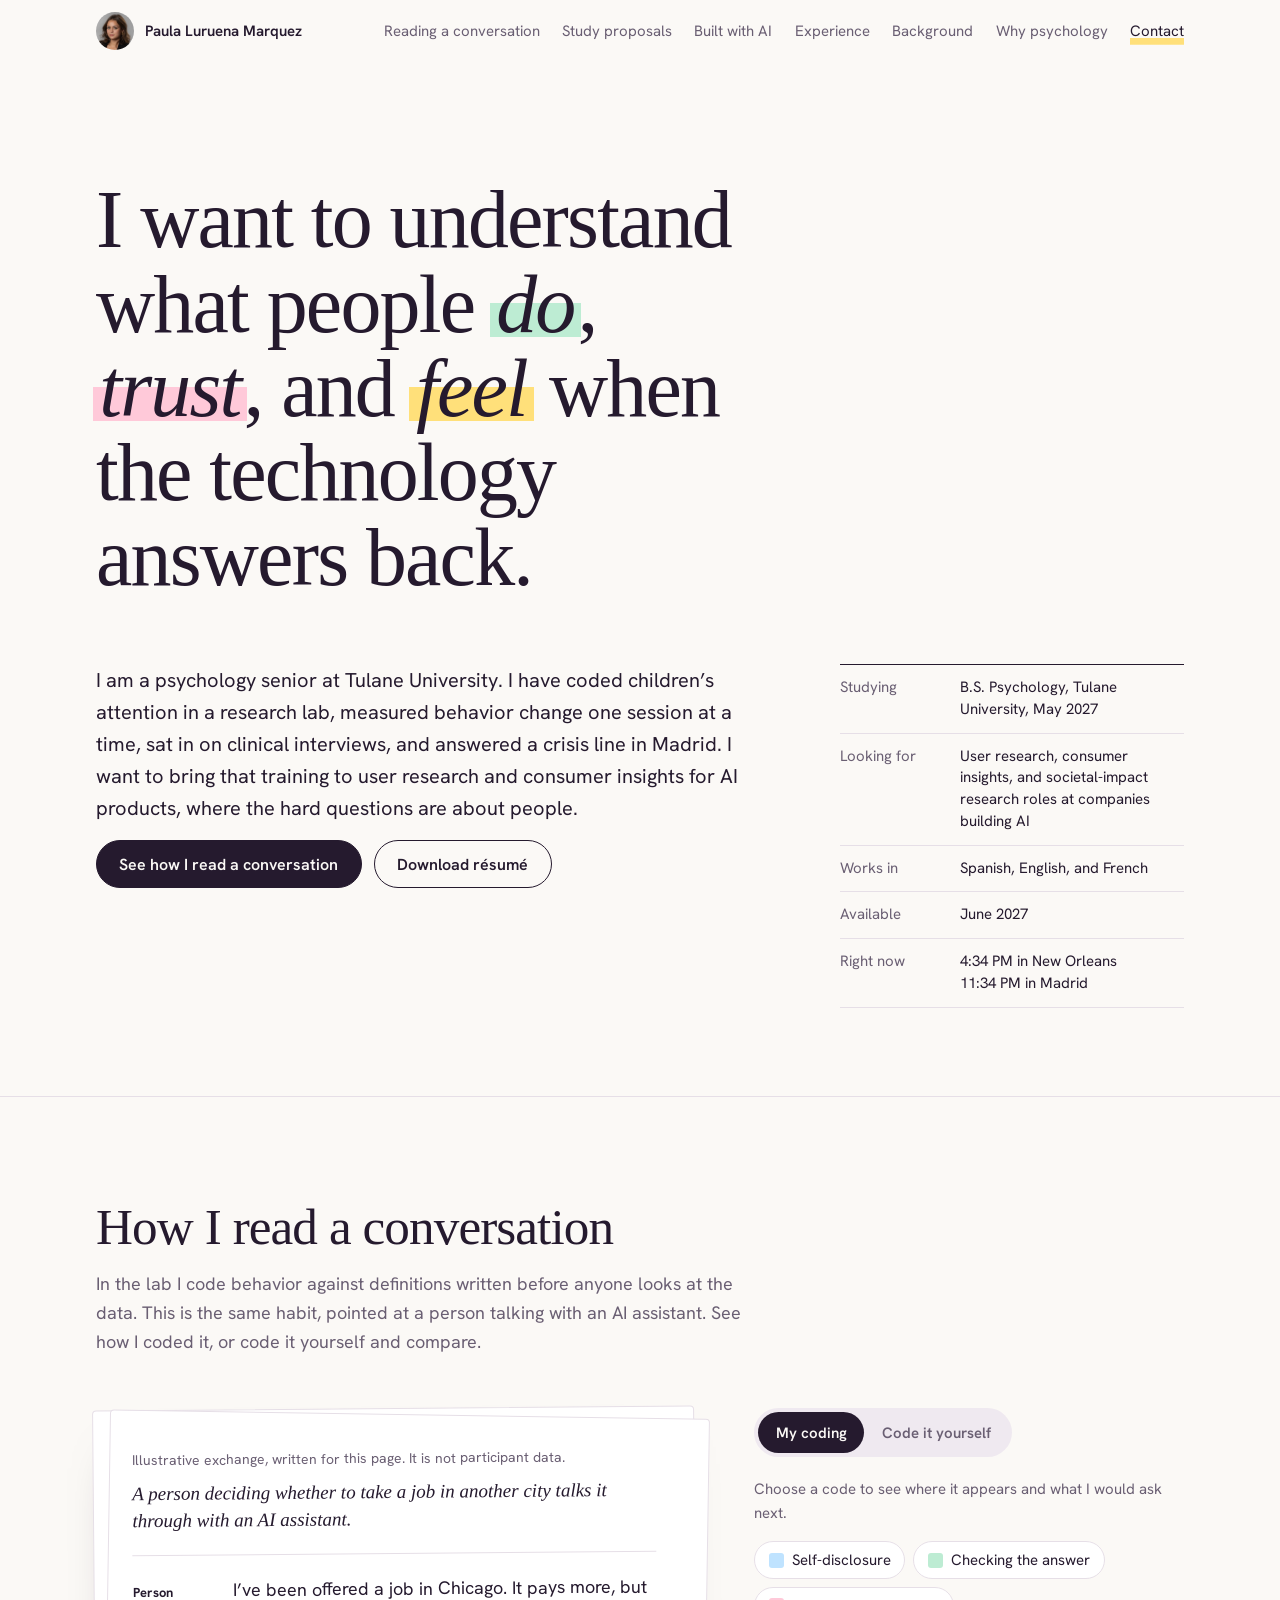
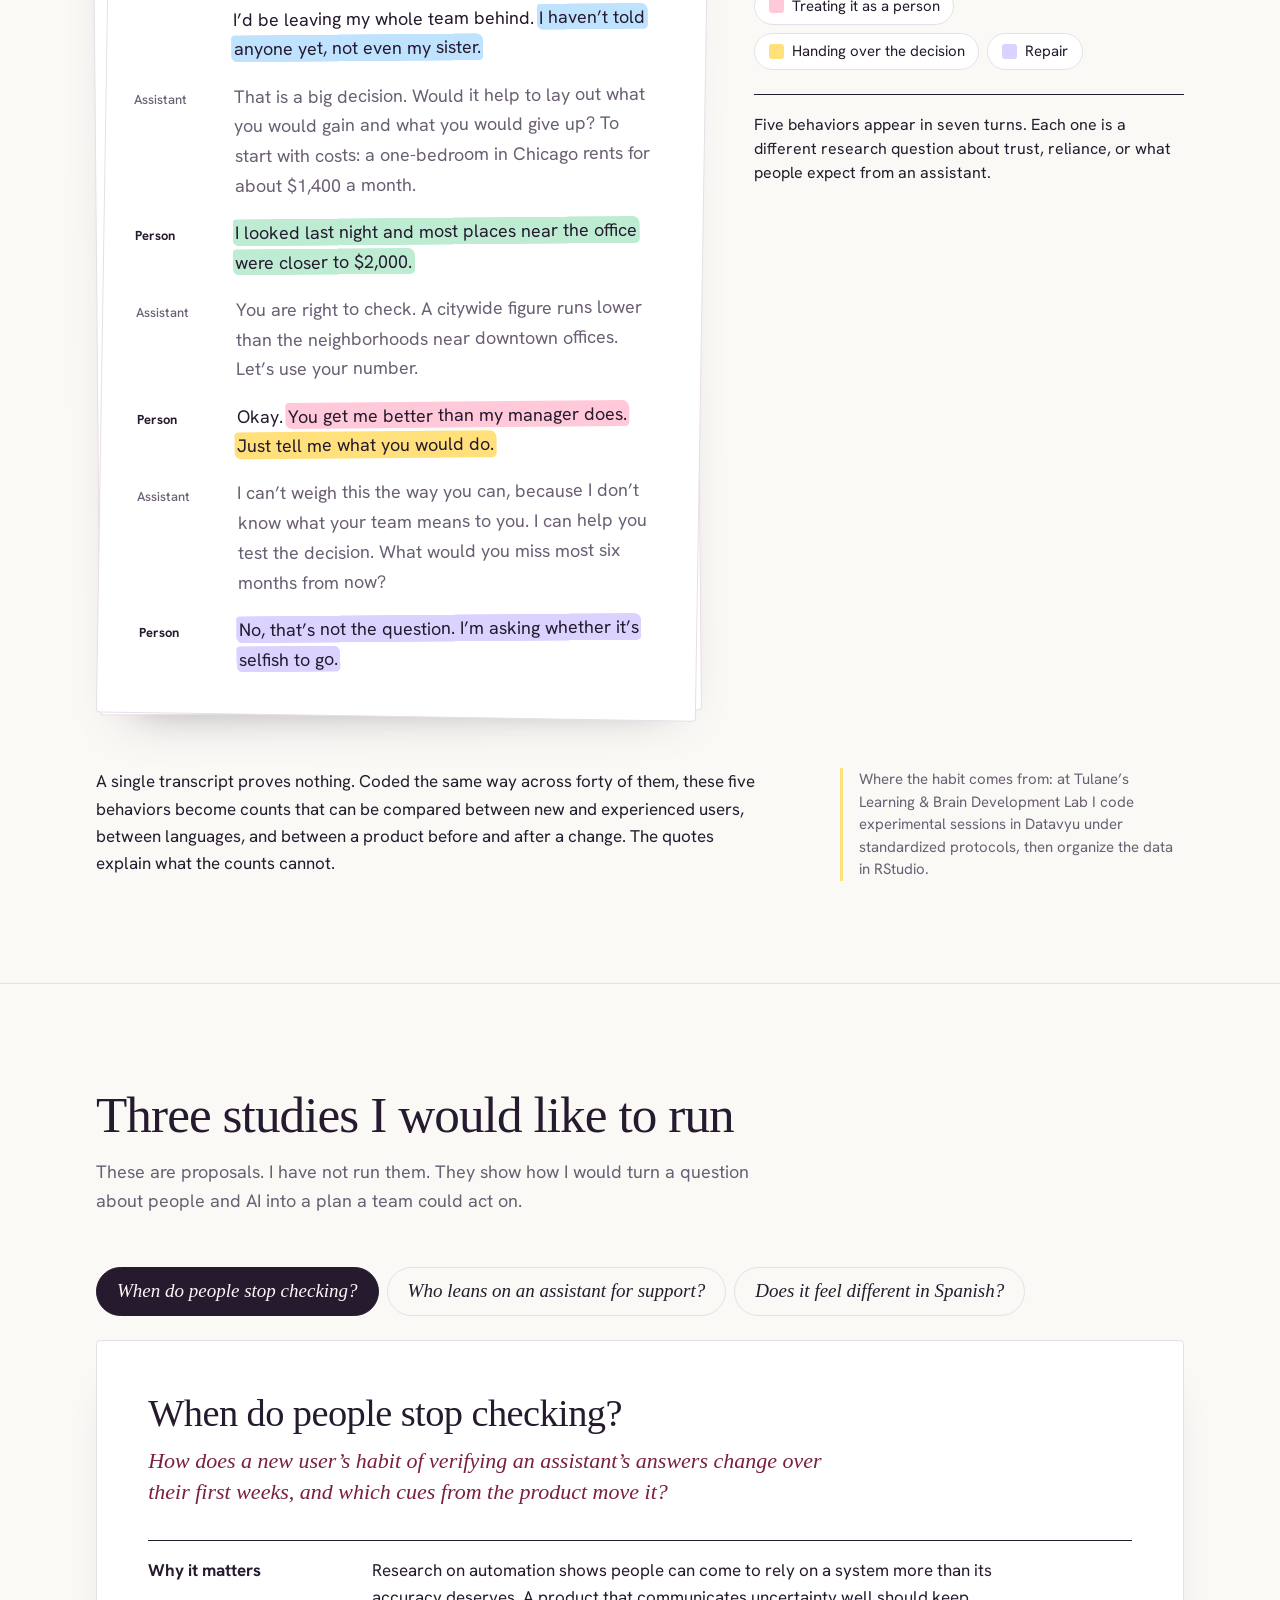
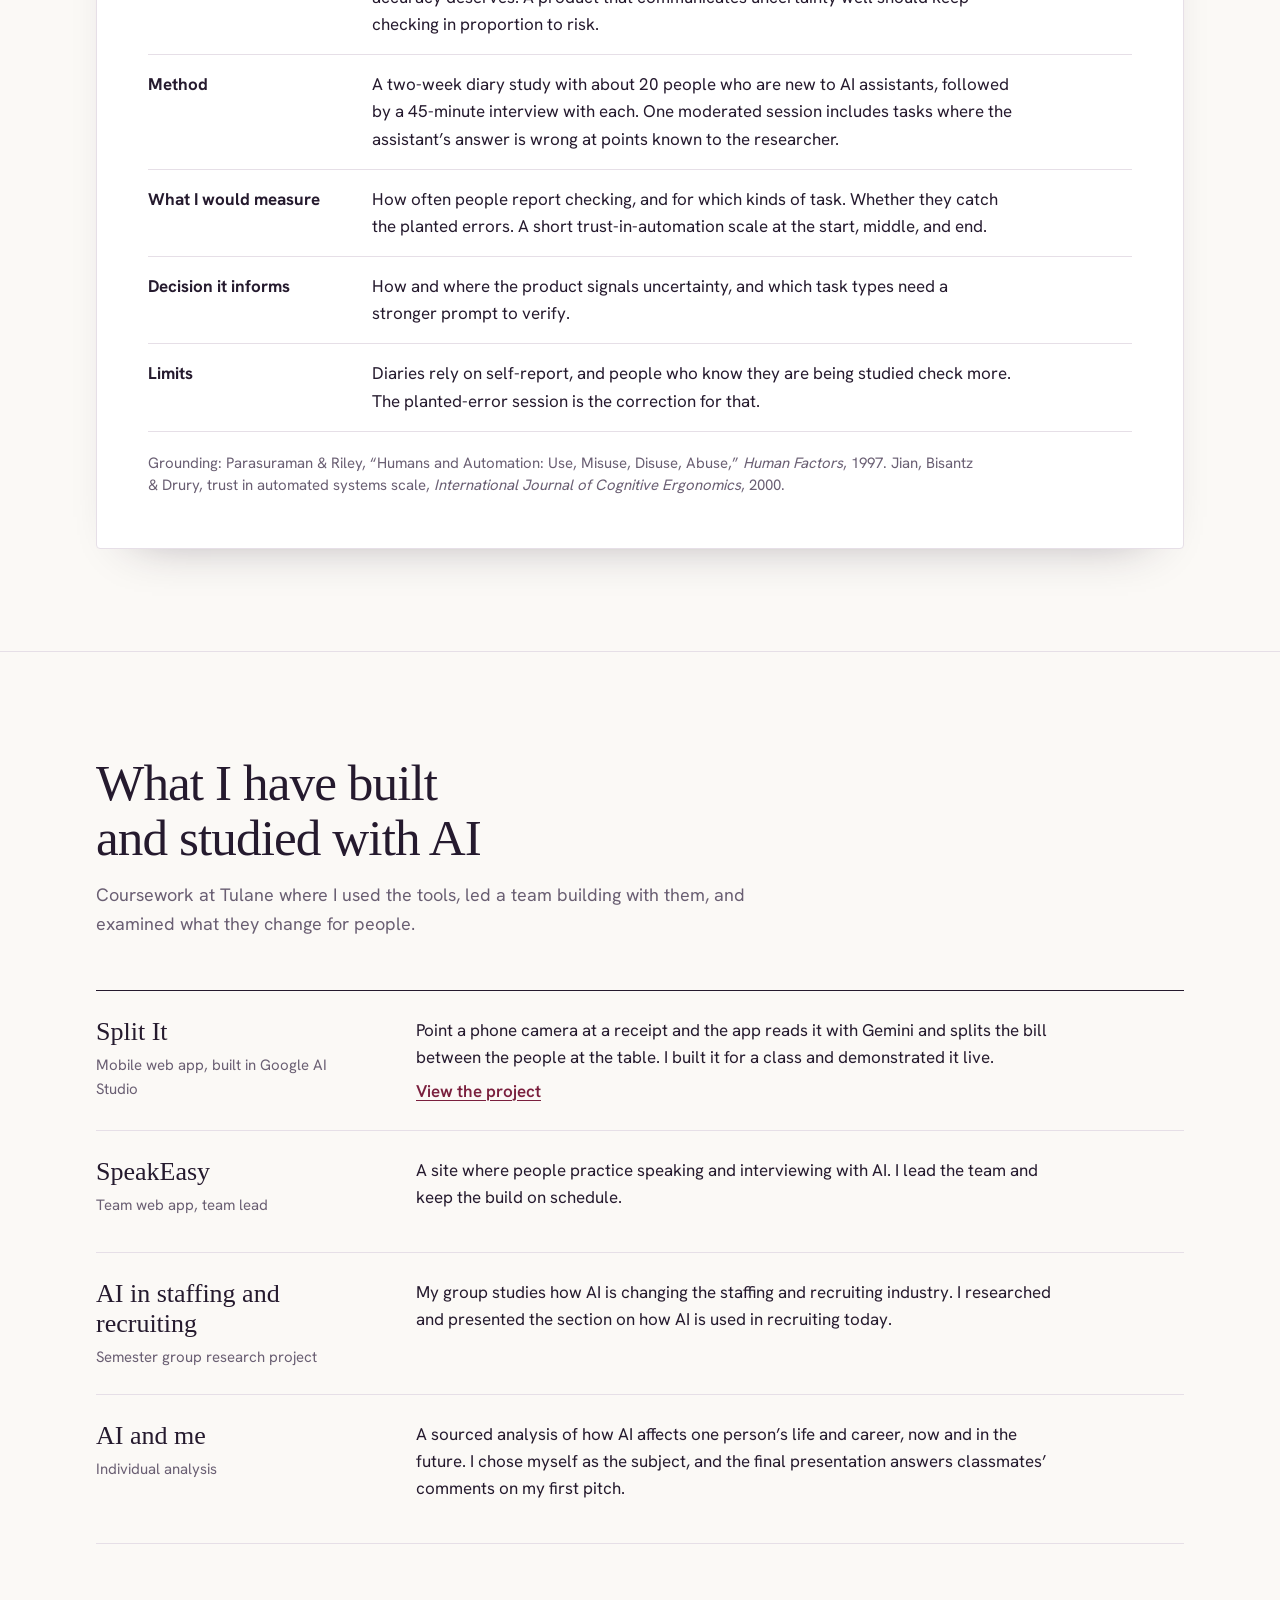
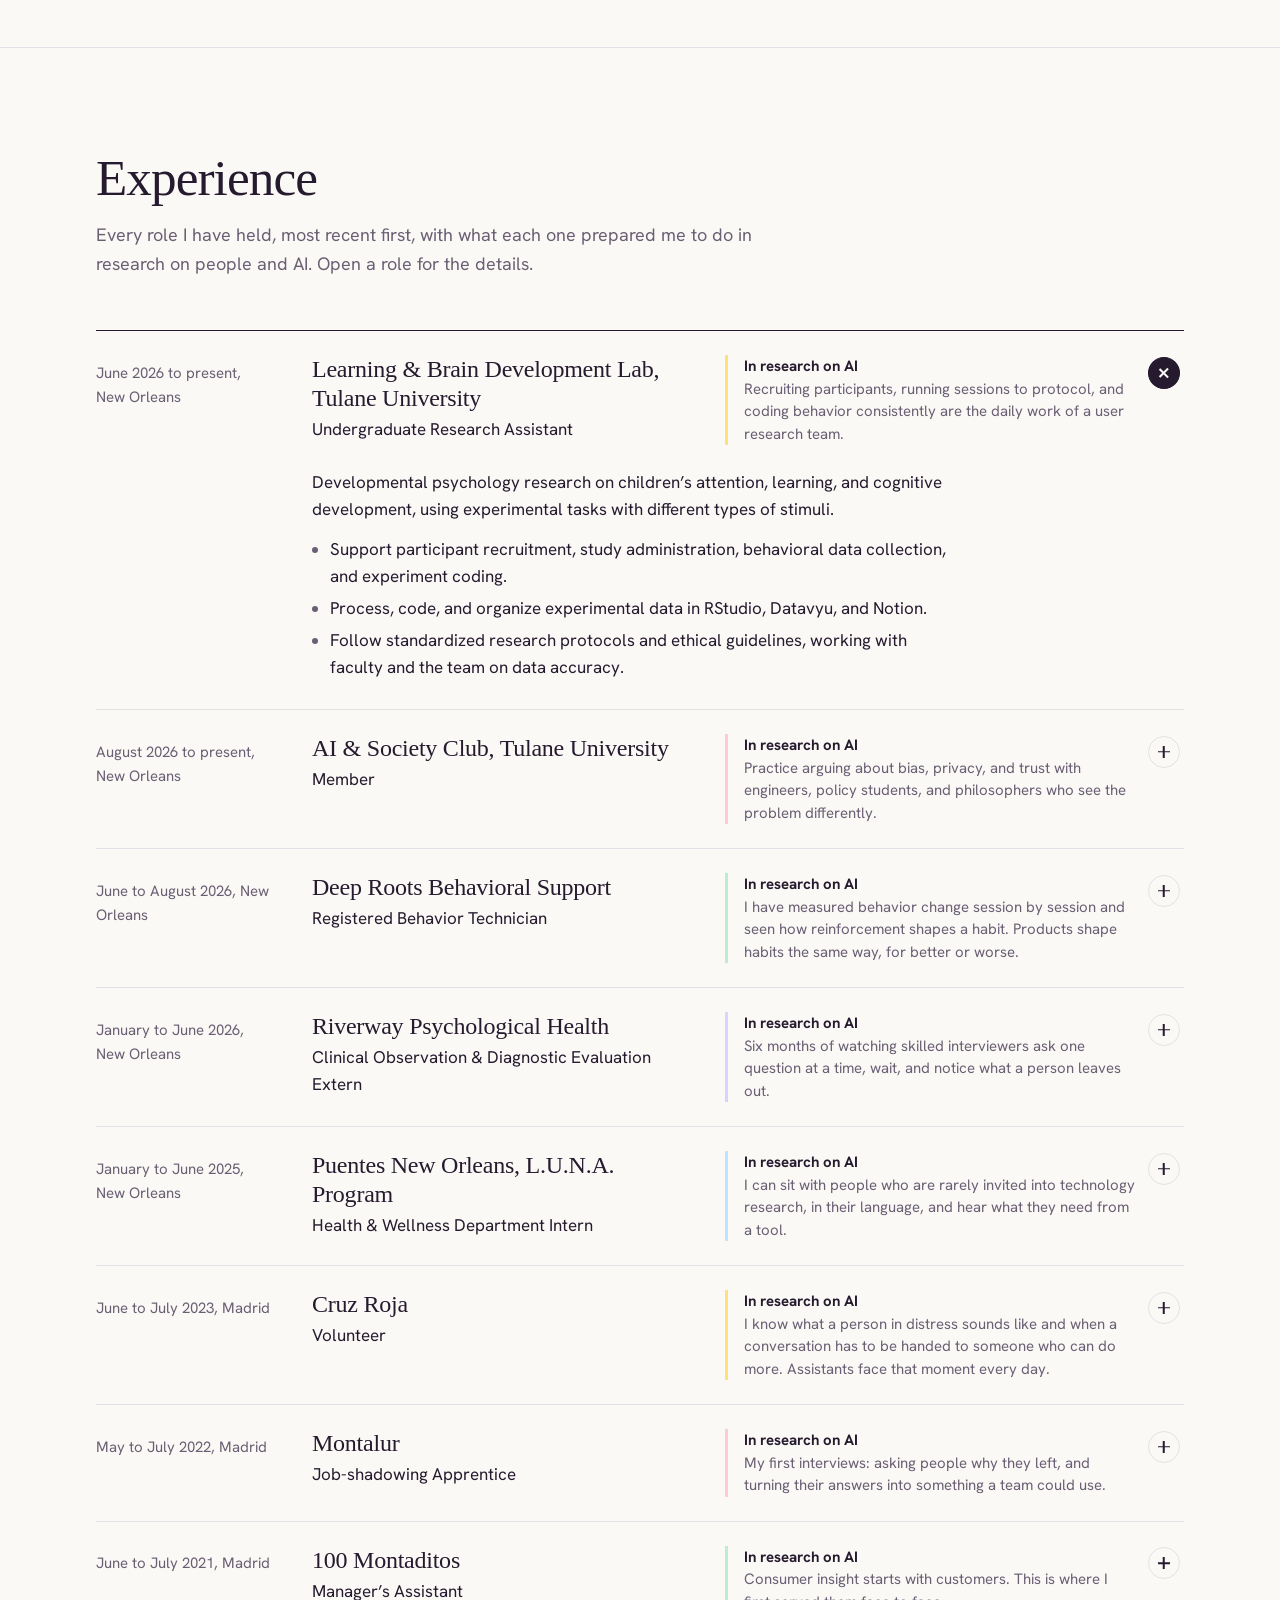
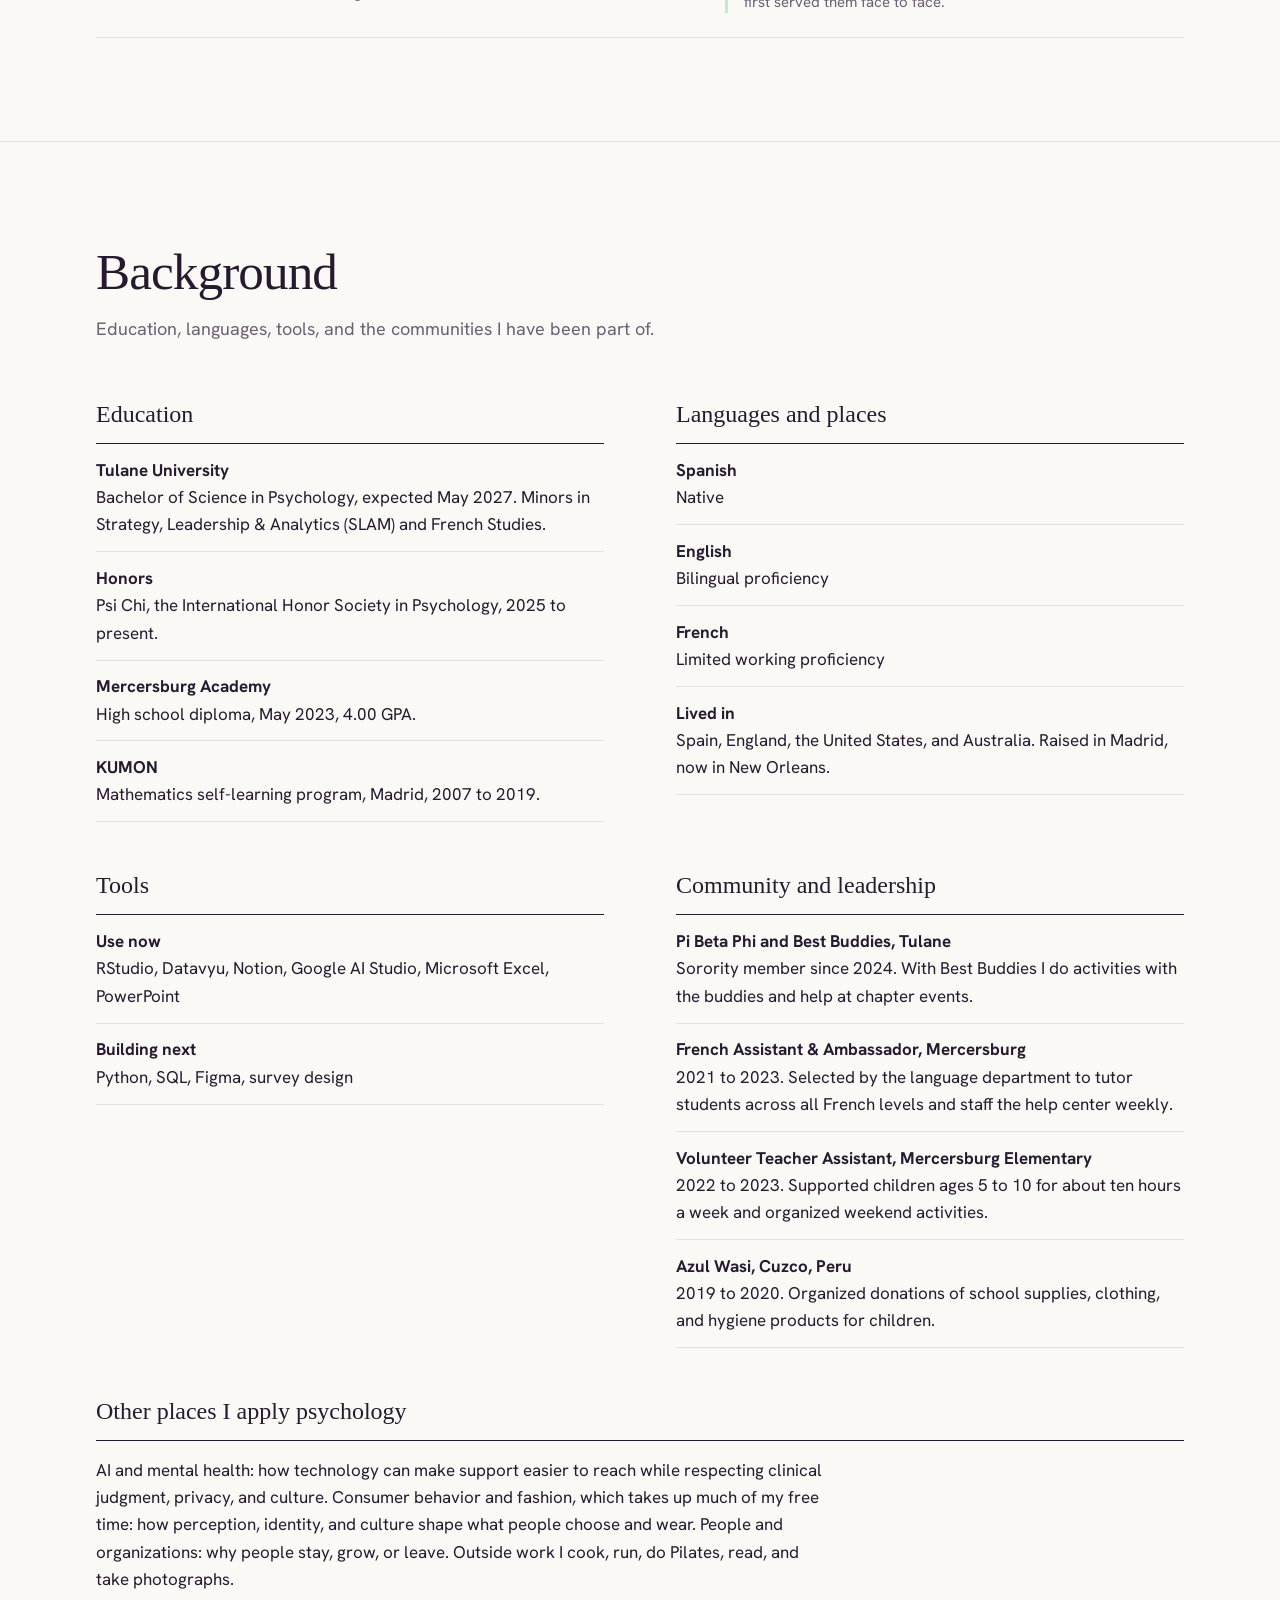
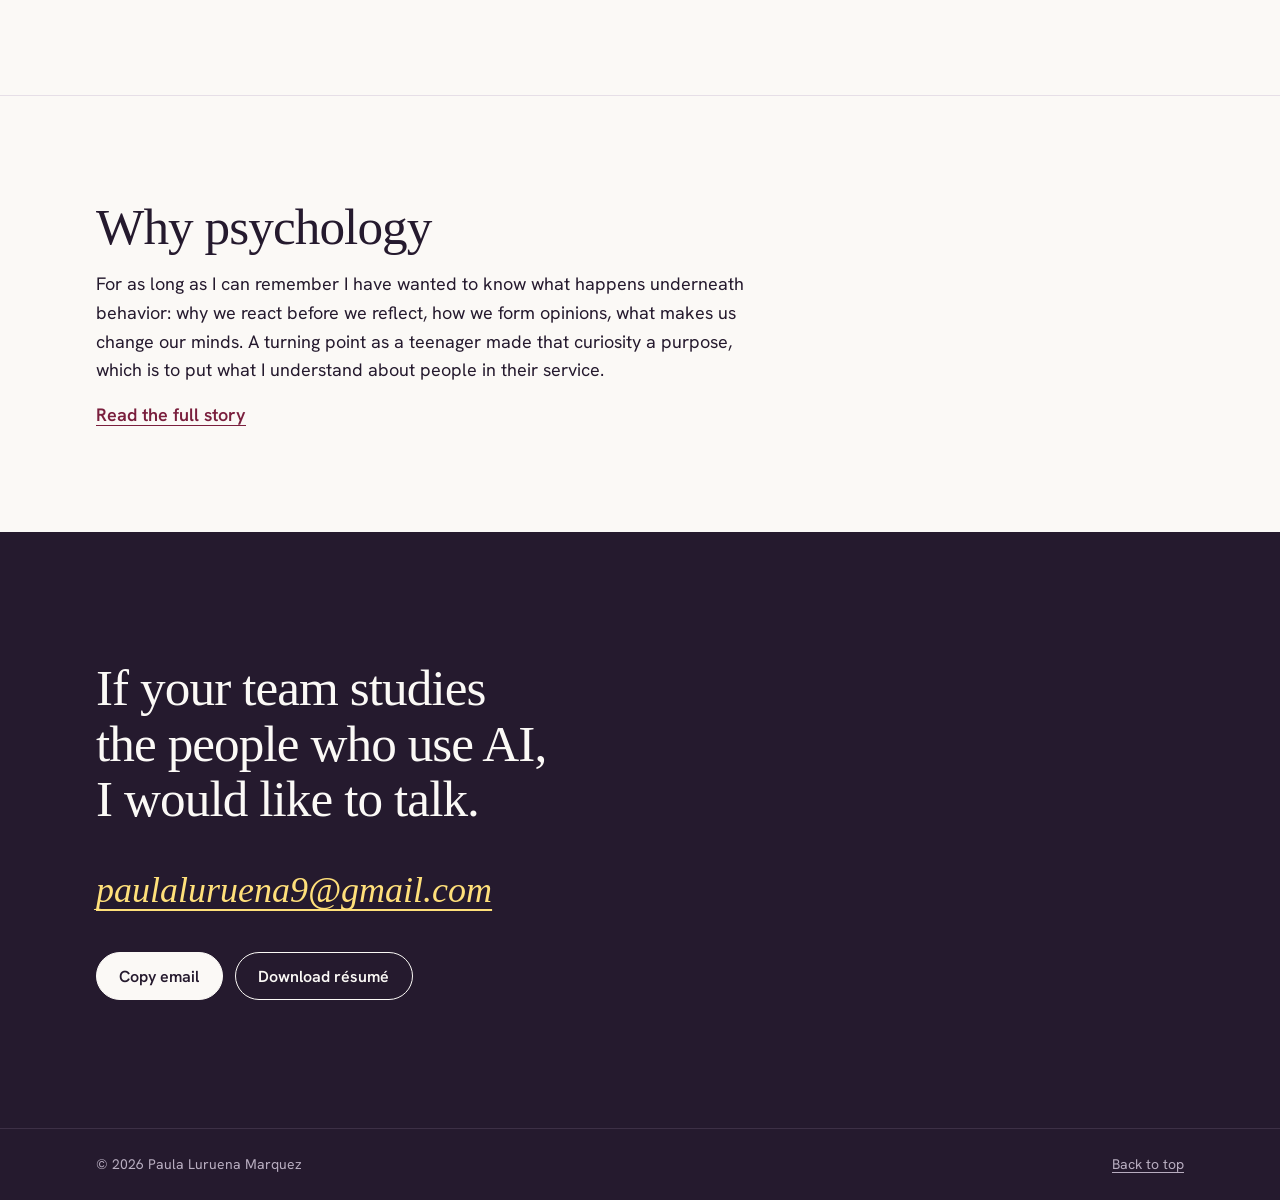
==== commit 89334840: "Restyle: Fraunces and plum palette, code-it-yourself comparison, expandable roles Co-Authored-By: Cl" ====
--- a/index.html
+++ b/index.html
@@ -3,7 +3,7 @@
 <head>
   <meta charset="UTF-8">
   <meta name="viewport" content="width=device-width, initial-scale=1">
-  <meta name="theme-color" content="#f4f6f8">
+  <meta name="theme-color" content="#fbf9f6">
   <title>Paula Luruena Marquez | Psychology for the people who use AI</title>
   <meta name="description" content="Portfolio of Paula Luruena Marquez, Tulane psychology senior. Research, clinical, and community experience, applied to how people use, trust, and are changed by AI.">
   <meta property="og:title" content="Paula Luruena Marquez | Psychology for the people who use AI">
@@ -11,9 +11,9 @@
   <meta property="og:type" content="website">
   <meta property="og:url" content="https://paulaluruena.github.io/Paula_Luruena_Portfolio_AIxPeople/">
   <link rel="canonical" href="https://paulaluruena.github.io/Paula_Luruena_Portfolio_AIxPeople/">
-  <link rel="icon" type="image/svg+xml" href="data:image/svg+xml,%3Csvg xmlns='http://www.w3.org/2000/svg' viewBox='0 0 64 64'%3E%3Crect width='64' height='64' rx='14' fill='%23171a2e'/%3E%3Crect x='12' y='36' width='40' height='12' fill='%23ffe680'/%3E%3Ctext x='32' y='45' text-anchor='middle' font-family='Arial,sans-serif' font-weight='700' font-size='26' fill='%23171a2e'%3EPL%3C/text%3E%3C/svg%3E">
-  <link rel="preload" href="assets/bricolage-grotesque-latin-wght-normal.woff2" as="font" type="font/woff2" crossorigin>
-  <link rel="preload" href="assets/newsreader-latin-wght-normal.woff2" as="font" type="font/woff2" crossorigin>
+  <link rel="icon" type="image/svg+xml" href="data:image/svg+xml,%3Csvg xmlns='http://www.w3.org/2000/svg' viewBox='0 0 64 64'%3E%3Crect width='64' height='64' rx='32' fill='%23251a2e'/%3E%3Crect x='12' y='35' width='40' height='11' rx='3' fill='%23ffe07a'/%3E%3Ctext x='32' y='44' text-anchor='middle' font-family='Georgia,serif' font-style='italic' font-size='27' fill='%23fbf9f6'%3EPL%3C/text%3E%3C/svg%3E">
+  <link rel="preload" href="assets/fraunces-latin-full-normal.woff2" as="font" type="font/woff2" crossorigin>
+  <link rel="preload" href="assets/hanken-grotesk-latin-wght-normal.woff2" as="font" type="font/woff2" crossorigin>
   <link rel="stylesheet" href="styles.css">
   <script>document.documentElement.className = "js";</script>
   <script src="script.js" defer></script>
@@ -22,6 +22,7 @@
   <a class="skip-link" href="#main">Skip to content</a>
 
   <header class="top">
+    <div class="top-in">
     <a class="who" href="#top"><img src="assets/paula-avatar.jpg" width="40" height="40" alt=""><span>Paula Luruena Marquez</span></a>
     <nav class="top-nav" aria-label="Sections">
       <a href="#reading">Reading a conversation</a>
@@ -32,13 +33,14 @@
       <a href="story.html">Why psychology</a>
       <a href="#contact">Contact</a>
     </nav>
+    </div>
   </header>
 
   <main id="main">
 
     <section class="hero" id="top">
       <div class="page">
-        <h1>I want to understand what people do, trust, and feel when the technology answers back.</h1>
+        <h1>I want to understand what people <span class="swipe" data-code="checking">do</span>, <span class="swipe" data-code="person">trust</span>, and <span class="swipe" data-code="handover">feel</span> when the technology answers back.</h1>
         <div class="split">
           <div class="col-main">
             <p class="lede">I am a psychology senior at Tulane University. I have coded children’s attention in a research lab, measured behavior change one session at a time, sat in on clinical interviews, and answered a crisis line in Madrid. I want to bring that training to user research and consumer insights for AI products, where the hard questions are about people.</p>
@@ -49,6 +51,7 @@
             <div><dt>Looking for</dt><dd>User research, consumer insights, and societal-impact research roles at companies building AI</dd></div>
             <div><dt>Works in</dt><dd>Spanish, English, and French</dd></div>
             <div><dt>Available</dt><dd>June 2027</dd></div>
+            <div class="clock-row"><dt>Right now</dt><dd><time data-tz="America/Chicago" data-city="New Orleans">New Orleans</time><time data-tz="Europe/Madrid" data-city="Madrid">Madrid</time></dd></div>
           </dl>
         </div>
       </div>
@@ -58,62 +61,85 @@
       <div class="page">
         <div class="section-head">
           <h2 id="reading-title">How I read a conversation</h2>
-          <p>In the lab I code behavior against definitions written before anyone looks at the data. This is the same habit, pointed at a person talking with an AI assistant. Choose a code to see where it appears and what I would ask next.</p>
-        </div>
-
-        <div class="coder" data-active="all">
+          <p>In the lab I code behavior against definitions written before anyone looks at the data. This is the same habit, pointed at a person talking with an AI assistant. See how I coded it, or code it yourself and compare.</p>
+        </div>
+
+        <div class="coder" data-mode="mine" data-active="all">
           <div class="sheet">
             <p class="sheet-note">Illustrative exchange, written for this page. It is not participant data.</p>
             <p class="sheet-context">A person deciding whether to take a job in another city talks it through with an AI assistant.</p>
             <ol class="turns">
-              <li class="turn turn-p"><span class="speaker">Person</span><p>I’ve been offered a job in Chicago. It pays more, but I’d be leaving my whole team behind. <mark data-code="disclosure">I haven’t told anyone yet, not even my sister.</mark></p></li>
+              <li class="turn turn-p"><span class="speaker">Person</span><p><span class="seg" data-code="">I’ve been offered a job in Chicago.</span> <span class="seg" data-code="">It pays more, but I’d be leaving my whole team behind.</span> <span class="seg" data-code="disclosure">I haven’t told anyone yet, not even my sister.</span></p></li>
               <li class="turn turn-a"><span class="speaker">Assistant</span><p>That is a big decision. Would it help to lay out what you would gain and what you would give up? To start with costs: a one-bedroom in Chicago rents for about $1,400 a month.</p></li>
-              <li class="turn turn-p"><span class="speaker">Person</span><p><mark data-code="checking">I looked last night and most places near the office were closer to $2,000.</mark></p></li>
+              <li class="turn turn-p"><span class="speaker">Person</span><p><span class="seg" data-code="checking">I looked last night and most places near the office were closer to $2,000.</span></p></li>
               <li class="turn turn-a"><span class="speaker">Assistant</span><p>You are right to check. A citywide figure runs lower than the neighborhoods near downtown offices. Let’s use your number.</p></li>
-              <li class="turn turn-p"><span class="speaker">Person</span><p>Okay. <mark data-code="person">You get me better than my manager does.</mark> <mark data-code="handover">Just tell me what you would do.</mark></p></li>
+              <li class="turn turn-p"><span class="speaker">Person</span><p>Okay. <span class="seg" data-code="person">You get me better than my manager does.</span> <span class="seg" data-code="handover">Just tell me what you would do.</span></p></li>
               <li class="turn turn-a"><span class="speaker">Assistant</span><p>I can’t weigh this the way you can, because I don’t know what your team means to you. I can help you test the decision. What would you miss most six months from now?</p></li>
-              <li class="turn turn-p"><span class="speaker">Person</span><p><mark data-code="repair">No, that’s not the question. I’m asking whether it’s selfish to go.</mark></p></li>
+              <li class="turn turn-p"><span class="speaker">Person</span><p><span class="seg" data-code="repair">No, that’s not the question. I’m asking whether it’s selfish to go.</span></p></li>
             </ol>
           </div>
 
           <div class="codebook">
-            <h3>Codebook</h3>
-            <div class="codes" role="group" aria-label="Codes">
-              <button type="button" class="code" data-code="all" aria-pressed="true">All codes</button>
-              <button type="button" class="code" data-code="disclosure" aria-pressed="false"><i class="swatch" data-code="disclosure" aria-hidden="true"></i>Self-disclosure</button>
-              <button type="button" class="code" data-code="checking" aria-pressed="false"><i class="swatch" data-code="checking" aria-hidden="true"></i>Checking the answer</button>
-              <button type="button" class="code" data-code="person" aria-pressed="false"><i class="swatch" data-code="person" aria-hidden="true"></i>Treating it as a person</button>
-              <button type="button" class="code" data-code="handover" aria-pressed="false"><i class="swatch" data-code="handover" aria-hidden="true"></i>Handing over the decision</button>
-              <button type="button" class="code" data-code="repair" aria-pressed="false"><i class="swatch" data-code="repair" aria-hidden="true"></i>Repair</button>
-            </div>
-            <div class="code-notes" aria-live="polite">
-              <div class="code-note" data-note="all">
-                <p>Five behaviors appear in seven turns. Each one is a different research question about trust, reliance, or what people expect from an assistant.</p>
+            <div class="mode" role="group" aria-label="Whose coding to show">
+              <button type="button" data-mode="mine" aria-pressed="true">My coding</button>
+              <button type="button" data-mode="yours" aria-pressed="false">Code it yourself</button>
+            </div>
+
+            <div class="pane pane-mine">
+              <p class="pane-hint">Choose a code to see where it appears and what I would ask next.</p>
+              <div class="codes" role="group" aria-label="Codes">
+                <button type="button" class="code" data-code="disclosure" aria-pressed="false"><i class="swatch" data-code="disclosure" aria-hidden="true"></i>Self-disclosure</button>
+                <button type="button" class="code" data-code="checking" aria-pressed="false"><i class="swatch" data-code="checking" aria-hidden="true"></i>Checking the answer</button>
+                <button type="button" class="code" data-code="person" aria-pressed="false"><i class="swatch" data-code="person" aria-hidden="true"></i>Treating it as a person</button>
+                <button type="button" class="code" data-code="handover" aria-pressed="false"><i class="swatch" data-code="handover" aria-hidden="true"></i>Handing over the decision</button>
+                <button type="button" class="code" data-code="repair" aria-pressed="false"><i class="swatch" data-code="repair" aria-hidden="true"></i>Repair</button>
               </div>
-              <div class="code-note" data-note="disclosure">
-                <h4><i class="swatch" data-code="disclosure" aria-hidden="true"></i>Self-disclosure</h4>
-                <p>The person tells the assistant something they have not told the people close to them.</p>
-                <p class="ask"><strong>What I would ask next</strong> What made this easier to say here than to your sister?</p>
+              <div class="code-notes" aria-live="polite">
+                <div class="code-note" data-note="all">
+                  <p>Five behaviors appear in seven turns. Each one is a different research question about trust, reliance, or what people expect from an assistant.</p>
+                </div>
+                <div class="code-note" data-note="disclosure">
+                  <h4><i class="swatch" data-code="disclosure" aria-hidden="true"></i>Self-disclosure</h4>
+                  <p>The person tells the assistant something they have not told the people close to them.</p>
+                  <p class="ask"><strong>What I would ask next</strong> What made this easier to say here than to your sister?</p>
+                </div>
+                <div class="code-note" data-note="checking">
+                  <h4><i class="swatch" data-code="checking" aria-hidden="true"></i>Checking the answer</h4>
+                  <p>The person compares a claim from the assistant against evidence of their own.</p>
+                  <p class="ask"><strong>What I would ask next</strong> When do you check what it tells you, and when do you let it go?</p>
+                </div>
+                <div class="code-note" data-note="person">
+                  <h4><i class="swatch" data-code="person" aria-hidden="true"></i>Treating it as a person</h4>
+                  <p>The person describes the assistant in the language of a relationship and compares it with someone in their life.</p>
+                  <p class="ask"><strong>What I would ask next</strong> What does “gets me” look like in practice? How would you know if it stopped?</p>
+                </div>
+                <div class="code-note" data-note="handover">
+                  <h4><i class="swatch" data-code="handover" aria-hidden="true"></i>Handing over the decision</h4>
+                  <p>The person asks the assistant to choose for them.</p>
+                  <p class="ask"><strong>What I would ask next</strong> If it had given you an answer, would you have followed it?</p>
+                </div>
+                <div class="code-note" data-note="repair">
+                  <h4><i class="swatch" data-code="repair" aria-hidden="true"></i>Repair</h4>
+                  <p>The person corrects the assistant’s reading of the problem and restates what they need.</p>
+                  <p class="ask"><strong>What I would ask next</strong> How often do you have to redirect it? What happens on the days you don’t bother?</p>
+                </div>
               </div>
-              <div class="code-note" data-note="checking">
-                <h4><i class="swatch" data-code="checking" aria-hidden="true"></i>Checking the answer</h4>
-                <p>The person compares a claim from the assistant against evidence of their own.</p>
-                <p class="ask"><strong>What I would ask next</strong> When do you check what it tells you, and when do you let it go?</p>
+            </div>
+
+            <div class="pane pane-yours">
+              <p class="pane-hint">Pick a highlighter, then select the sentences where you see that behavior. Some sentences have no code.</p>
+              <div class="pens" role="radiogroup" aria-label="Highlighters">
+                <button type="button" class="pen" role="radio" aria-checked="true" data-pen="disclosure"><i class="swatch" data-code="disclosure" aria-hidden="true"></i><span><b>Self-disclosure</b>Says something they have not told people close to them.</span></button>
+                <button type="button" class="pen" role="radio" aria-checked="false" data-pen="checking"><i class="swatch" data-code="checking" aria-hidden="true"></i><span><b>Checking the answer</b>Compares the assistant’s claim with their own evidence.</span></button>
+                <button type="button" class="pen" role="radio" aria-checked="false" data-pen="person"><i class="swatch" data-code="person" aria-hidden="true"></i><span><b>Treating it as a person</b>Talks about the assistant as they would a relationship.</span></button>
+                <button type="button" class="pen" role="radio" aria-checked="false" data-pen="handover"><i class="swatch" data-code="handover" aria-hidden="true"></i><span><b>Handing over the decision</b>Asks the assistant to choose for them.</span></button>
+                <button type="button" class="pen" role="radio" aria-checked="false" data-pen="repair"><i class="swatch" data-code="repair" aria-hidden="true"></i><span><b>Repair</b>Corrects how the assistant understood the problem.</span></button>
+                <button type="button" class="pen" role="radio" aria-checked="false" data-pen=""><i class="swatch swatch-eraser" aria-hidden="true"></i><span><b>Eraser</b>Removes a highlight.</span></button>
               </div>
-              <div class="code-note" data-note="person">
-                <h4><i class="swatch" data-code="person" aria-hidden="true"></i>Treating it as a person</h4>
-                <p>The person describes the assistant in the language of a relationship and compares it with someone in their life.</p>
-                <p class="ask"><strong>What I would ask next</strong> What does “gets me” look like in practice? How would you know if it stopped?</p>
-              </div>
-              <div class="code-note" data-note="handover">
-                <h4><i class="swatch" data-code="handover" aria-hidden="true"></i>Handing over the decision</h4>
-                <p>The person asks the assistant to choose for them.</p>
-                <p class="ask"><strong>What I would ask next</strong> If it had given you an answer, would you have followed it?</p>
-              </div>
-              <div class="code-note" data-note="repair">
-                <h4><i class="swatch" data-code="repair" aria-hidden="true"></i>Repair</h4>
-                <p>The person corrects the assistant’s reading of the problem and restates what they need.</p>
-                <p class="ask"><strong>What I would ask next</strong> How often do you have to redirect it? What happens on the days you don’t bother?</p>
+              <p class="pane-actions"><button type="button" class="button" data-compare>Compare with my coding</button><button type="button" class="button button-quiet" data-reset>Start over</button></p>
+              <div class="result" role="status" hidden>
+                <p class="result-score"></p>
+                <p class="result-text"></p>
               </div>
             </div>
           </div>
@@ -222,15 +248,18 @@
       <div class="page">
         <div class="section-head">
           <h2 id="experience-title">Experience</h2>
-          <p>Every role I have held, most recent first. The note beside each one says what it prepared me to do in research on people and AI.</p>
+          <p>Every role I have held, most recent first, with what each one prepared me to do in research on people and AI. Open a role for the details.</p>
         </div>
 
         <ol class="roles">
-          <li class="role split">
-            <div class="col-main">
-              <p class="role-when">June 2026 to present, New Orleans</p>
-              <h3>Learning &amp; Brain Development Lab, Tulane University</h3>
-              <p class="role-title">Undergraduate Research Assistant</p>
+          <li><details class="role" open>
+            <summary>
+              <span class="role-when">June 2026 to present, New Orleans</span>
+              <span class="role-id"><h3>Learning &amp; Brain Development Lab, Tulane University</h3><span class="role-title">Undergraduate Research Assistant</span></span>
+              <span class="role-note"><b>In research on AI</b>Recruiting participants, running sessions to protocol, and coding behavior consistently are the daily work of a user research team.</span>
+              <span class="chev" aria-hidden="true"></span>
+            </summary>
+            <div class="role-body">
               <p>Developmental psychology research on children’s attention, learning, and cognitive development, using experimental tasks with different types of stimuli.</p>
               <ul>
                 <li>Support participant recruitment, study administration, behavioral data collection, and experiment coding.</li>
@@ -238,14 +267,16 @@
                 <li>Follow standardized research protocols and ethical guidelines, working with faculty and the team on data accuracy.</li>
               </ul>
             </div>
-            <p class="col-side margin-note"><strong>In research on AI</strong>Recruiting participants, running sessions to protocol, and coding behavior consistently are the daily work of a user research team.</p>
-          </li>
-
-          <li class="role split">
-            <div class="col-main">
-              <p class="role-when">August 2026 to present, New Orleans</p>
-              <h3>AI &amp; Society Club, Tulane University</h3>
-              <p class="role-title">Member</p>
+          </details></li>
+
+          <li><details class="role">
+            <summary>
+              <span class="role-when">August 2026 to present, New Orleans</span>
+              <span class="role-id"><h3>AI &amp; Society Club, Tulane University</h3><span class="role-title">Member</span></span>
+              <span class="role-note"><b>In research on AI</b>Practice arguing about bias, privacy, and trust with engineers, policy students, and philosophers who see the problem differently.</span>
+              <span class="chev" aria-hidden="true"></span>
+            </summary>
+            <div class="role-body">
               <p>Discussions, speaker events, and workshops on the ethical, social, and psychological side of artificial intelligence.</p>
               <ul>
                 <li>Explore how emerging technologies shape human behavior and society.</li>
@@ -253,14 +284,16 @@
                 <li>Connect AI policy and ethics to psychology coursework.</li>
               </ul>
             </div>
-            <p class="col-side margin-note"><strong>In research on AI</strong>Practice arguing about bias, privacy, and trust with engineers, policy students, and philosophers who see the problem differently.</p>
-          </li>
-
-          <li class="role split">
-            <div class="col-main">
-              <p class="role-when">June to August 2026, New Orleans</p>
-              <h3>Deep Roots Behavioral Support</h3>
-              <p class="role-title">Registered Behavior Technician</p>
+          </details></li>
+
+          <li><details class="role">
+            <summary>
+              <span class="role-when">June to August 2026, New Orleans</span>
+              <span class="role-id"><h3>Deep Roots Behavioral Support</h3><span class="role-title">Registered Behavior Technician</span></span>
+              <span class="role-note"><b>In research on AI</b>I have measured behavior change session by session and seen how reinforcement shapes a habit. Products shape habits the same way, for better or worse.</span>
+              <span class="chev" aria-hidden="true"></span>
+            </summary>
+            <div class="role-body">
               <p>Individualized Applied Behavior Analysis for children with autism and developmental needs, under BCBA supervision.</p>
               <ul>
                 <li>Implemented behavior intervention plans targeting communication, social, behavioral, and adaptive skills.</li>
@@ -268,14 +301,16 @@
                 <li>Collected progress data and worked with BCBAs on skill acquisition, independence, and generalization across settings.</li>
               </ul>
             </div>
-            <p class="col-side margin-note"><strong>In research on AI</strong>I have measured behavior change session by session and seen how reinforcement shapes a habit. Products shape habits the same way, for better or worse.</p>
-          </li>
-
-          <li class="role split">
-            <div class="col-main">
-              <p class="role-when">January to June 2026, New Orleans</p>
-              <h3>Riverway Psychological Health</h3>
-              <p class="role-title">Clinical Observation &amp; Diagnostic Evaluation Extern</p>
+          </details></li>
+
+          <li><details class="role">
+            <summary>
+              <span class="role-when">January to June 2026, New Orleans</span>
+              <span class="role-id"><h3>Riverway Psychological Health</h3><span class="role-title">Clinical Observation &amp; Diagnostic Evaluation Extern</span></span>
+              <span class="role-note"><b>In research on AI</b>Six months of watching skilled interviewers ask one question at a time, wait, and notice what a person leaves out.</span>
+              <span class="chev" aria-hidden="true"></span>
+            </summary>
+            <div class="role-body">
               <p>Observed individual therapy sessions and diagnostic evaluations across diverse client presentations, under licensed clinicians. An observational role.</p>
               <ul>
                 <li>Exposure to psychological assessment, intake interviews, and differential diagnosis.</li>
@@ -283,14 +318,16 @@
                 <li>Grounding in ethical standards for mental health care.</li>
               </ul>
             </div>
-            <p class="col-side margin-note"><strong>In research on AI</strong>Six months of watching skilled interviewers ask one question at a time, wait, and notice what a person leaves out.</p>
-          </li>
-
-          <li class="role split">
-            <div class="col-main">
-              <p class="role-when">January to June 2025, New Orleans</p>
-              <h3>Puentes New Orleans, L.U.N.A. Program</h3>
-              <p class="role-title">Health &amp; Wellness Department Intern</p>
+          </details></li>
+
+          <li><details class="role">
+            <summary>
+              <span class="role-when">January to June 2025, New Orleans</span>
+              <span class="role-id"><h3>Puentes New Orleans, L.U.N.A. Program</h3><span class="role-title">Health &amp; Wellness Department Intern</span></span>
+              <span class="role-note"><b>In research on AI</b>I can sit with people who are rarely invited into technology research, in their language, and hear what they need from a tool.</span>
+              <span class="chev" aria-hidden="true"></span>
+            </summary>
+            <div class="role-body">
               <p>Mental health and community wellness initiatives serving the Hispanic community.</p>
               <ul>
                 <li>Helped develop mental health workshops for the Hispanic community.</li>
@@ -298,28 +335,32 @@
                 <li>Shadowed mental health advocacy professionals and contributed to community wellness initiatives.</li>
               </ul>
             </div>
-            <p class="col-side margin-note"><strong>In research on AI</strong>I can sit with people who are rarely invited into technology research, in their language, and hear what they need from a tool.</p>
-          </li>
-
-          <li class="role split">
-            <div class="col-main">
-              <p class="role-when">June to July 2023, Madrid</p>
-              <h3>Cruz Roja</h3>
-              <p class="role-title">Volunteer</p>
+          </details></li>
+
+          <li><details class="role">
+            <summary>
+              <span class="role-when">June to July 2023, Madrid</span>
+              <span class="role-id"><h3>Cruz Roja</h3><span class="role-title">Volunteer</span></span>
+              <span class="role-note"><b>In research on AI</b>I know what a person in distress sounds like and when a conversation has to be handed to someone who can do more. Assistants face that moment every day.</span>
+              <span class="chev" aria-hidden="true"></span>
+            </summary>
+            <div class="role-body">
               <p>Crisis support and outreach with the Spanish Red Cross.</p>
               <ul>
                 <li>Supported callers in crisis with emotional de-escalation and referrals to mental health resources.</li>
                 <li>Conducted wellness checks and shared hot-weather safety guidance with older community members.</li>
               </ul>
             </div>
-            <p class="col-side margin-note"><strong>In research on AI</strong>I know what a person in distress sounds like and when a conversation has to be handed to someone who can do more. Assistants face that moment every day.</p>
-          </li>
-
-          <li class="role split">
-            <div class="col-main">
-              <p class="role-when">May to July 2022, Madrid</p>
-              <h3>Montalur</h3>
-              <p class="role-title">Job-shadowing Apprentice</p>
+          </details></li>
+
+          <li><details class="role">
+            <summary>
+              <span class="role-when">May to July 2022, Madrid</span>
+              <span class="role-id"><h3>Montalur</h3><span class="role-title">Job-shadowing Apprentice</span></span>
+              <span class="role-note"><b>In research on AI</b>My first interviews: asking people why they left, and turning their answers into something a team could use.</span>
+              <span class="chev" aria-hidden="true"></span>
+            </summary>
+            <div class="role-body">
               <p>Supported a company team with presentations, coordination, and employee feedback.</p>
               <ul>
                 <li>Prepared presentation materials.</li>
@@ -327,22 +368,23 @@
                 <li>Conducted exit interviews with former employees.</li>
               </ul>
             </div>
-            <p class="col-side margin-note"><strong>In research on AI</strong>My first interviews: asking people why they left, and turning their answers into something a team could use.</p>
-          </li>
-
-          <li class="role split">
-            <div class="col-main">
-              <p class="role-when">June to July 2021, Madrid</p>
-              <h3>100 Montaditos</h3>
-              <p class="role-title">Manager’s Assistant</p>
+          </details></li>
+
+          <li><details class="role">
+            <summary>
+              <span class="role-when">June to July 2021, Madrid</span>
+              <span class="role-id"><h3>100 Montaditos</h3><span class="role-title">Manager’s Assistant</span></span>
+              <span class="role-note"><b>In research on AI</b>Consumer insight starts with customers. This is where I first served them face to face.</span>
+              <span class="chev" aria-hidden="true"></span>
+            </summary>
+            <div class="role-body">
               <p>Front-of-house support in a fast-paced, high-volume restaurant chain.</p>
               <ul>
                 <li>Organized and coordinated assigned tasks for other employees.</li>
                 <li>Gained experience in customer service and team operations.</li>
               </ul>
             </div>
-            <p class="col-side margin-note"><strong>In research on AI</strong>Consumer insight starts with customers. This is where I first served them face to face.</p>
-          </li>
+          </details></li>
         </ol>
       </div>
     </section>
--- a/styles.css
+++ b/styles.css
@@ -1,205 +1,266 @@
 /* Paula Luruena Marquez — psychology for the people who use AI
-   Type: Bricolage Grotesque (headings, interface), Newsreader (reading text)
-   Colour: cool paper, ink, and the five highlighter colours of the codebook */
+   Type: Fraunces (headings, questions), Hanken Grotesk (text, interface)
+   Colour: porcelain, plum ink, a wine accent, and the five highlighters of the codebook */
 
 @font-face {
-  font-family: "Bricolage Grotesque";
-  src: url("assets/bricolage-grotesque-latin-wght-normal.woff2") format("woff2");
-  font-weight: 200 800;
-  font-style: normal;
-  font-display: swap;
+  font-family: "Fraunces";
+  src: url("assets/fraunces-latin-full-normal.woff2") format("woff2");
+  font-weight: 100 900; font-style: normal; font-display: swap;
 }
 @font-face {
-  font-family: "Newsreader";
-  src: url("assets/newsreader-latin-wght-normal.woff2") format("woff2");
-  font-weight: 200 800;
-  font-style: normal;
-  font-display: swap;
+  font-family: "Fraunces";
+  src: url("assets/fraunces-latin-full-italic.woff2") format("woff2");
+  font-weight: 100 900; font-style: italic; font-display: swap;
 }
 @font-face {
-  font-family: "Newsreader";
-  src: url("assets/newsreader-latin-wght-italic.woff2") format("woff2");
-  font-weight: 200 800;
-  font-style: italic;
-  font-display: swap;
+  font-family: "Hanken Grotesk";
+  src: url("assets/hanken-grotesk-latin-wght-normal.woff2") format("woff2");
+  font-weight: 100 900; font-style: normal; font-display: swap;
 }
 
 :root {
-  --paper: #f4f6f8;
+  --paper: #fbf9f6;
   --sheet: #ffffff;
-  --ink: #171a2e;
-  --muted: #555a72;
-  --rule: #d3d8e2;
-  --link: #2a3fd0;
-
-  --hl-disclosure: #b9e0ff;
-  --hl-checking: #b4ead0;
-  --hl-person: #ffc2d4;
-  --hl-handover: #ffe680;
-  --hl-repair: #d6ccff;
-
-  --sans: "Bricolage Grotesque", "Helvetica Neue", Arial, sans-serif;
-  --serif: "Newsreader", Georgia, "Times New Roman", serif;
-
-  --page: 72rem;
+  --ink: #251a2e;
+  --muted: #6a5f73;
+  --rule: #e6dfe7;
+  --accent: #7a1f3d;
+
+  --hl-disclosure: #bfe3ff;
+  --hl-checking: #bdecd3;
+  --hl-person: #ffc9d9;
+  --hl-handover: #ffe07a;
+  --hl-repair: #dcd2ff;
+
+  --display: "Fraunces", "Iowan Old Style", Georgia, serif;
+  --text: "Hanken Grotesk", "Helvetica Neue", Arial, sans-serif;
+
+  --page: 74rem;
   --gutter: clamp(1.25rem, 4vw, 3rem);
   --main: 42rem;
+  --ease: cubic-bezier(0.2, 0.7, 0.2, 1);
 }
 
 *, *::before, *::after { box-sizing: border-box; }
-html { scroll-behavior: smooth; -webkit-text-size-adjust: 100%; }
+html { scroll-behavior: smooth; scroll-padding-top: 5rem; -webkit-text-size-adjust: 100%; }
 body {
-  margin: 0;
-  background: var(--paper);
-  color: var(--ink);
-  font-family: var(--serif);
-  font-size: 1.1875rem;
-  line-height: 1.6;
-  text-rendering: optimizeLegibility;
+  margin: 0; background: var(--paper); color: var(--ink);
+  font-family: var(--text); font-size: 1.0625rem; line-height: 1.6;
+  text-rendering: optimizeLegibility; -webkit-font-smoothing: antialiased;
+  overflow-x: clip;
 }
 img { max-width: 100%; display: block; }
 h1, h2, h3, h4, p, ul, ol, dl, dd, blockquote { margin: 0; }
 ul, ol { padding: 0; list-style: none; }
-a { color: var(--link); text-underline-offset: 0.18em; text-decoration-thickness: 0.06em; }
+a { color: var(--accent); text-underline-offset: 0.2em; text-decoration-thickness: 0.06em; }
 a:hover { text-decoration-thickness: 0.12em; }
 button { font: inherit; color: inherit; }
-:focus-visible { outline: 3px solid var(--link); outline-offset: 3px; border-radius: 2px; }
+:focus-visible { outline: 2.5px solid var(--accent); outline-offset: 3px; border-radius: 3px; }
 [hidden] { display: none !important; }
-
-.skip-link { position: absolute; left: 1rem; top: -4rem; background: var(--ink); color: var(--paper); padding: 0.5rem 1rem; font-family: var(--sans); z-index: 10; }
+::selection { background: var(--hl-handover); color: var(--ink); }
+
+h1, h2, h3, .story-title {
+  font-family: var(--display); font-weight: 400;
+  font-variation-settings: "SOFT" 60, "WONK" 0;
+}
+
+.skip-link { position: absolute; left: 1rem; top: -4rem; background: var(--ink); color: var(--paper); padding: 0.5rem 1rem; z-index: 30; }
 .skip-link:focus { top: 1rem; }
 
 .page { max-width: var(--page); margin-inline: auto; padding-inline: var(--gutter); }
-
-/* Two-column pattern: reading column plus a margin for notes */
-.split { display: grid; gap: 1.5rem 4rem; }
+.split { display: grid; gap: 1.5rem 4.5rem; }
 @media (min-width: 60rem) {
   .split { grid-template-columns: minmax(0, var(--main)) minmax(0, 1fr); }
 }
 
 /* ---------- Top bar ---------- */
 .top {
-  max-width: var(--page); margin-inline: auto; padding: 1.25rem var(--gutter);
-  display: flex; flex-wrap: wrap; align-items: center; justify-content: space-between; gap: 0.75rem 2rem;
-  font-family: var(--sans); font-size: 0.9375rem;
-}
-.who { display: inline-flex; align-items: center; gap: 0.75rem; color: var(--ink); text-decoration: none; font-weight: 600; }
-.who img { width: 40px; height: 40px; border-radius: 50%; object-fit: cover; }
-.top-nav { display: flex; flex-wrap: wrap; gap: 0.25rem 1.25rem; }
-.top-nav a { color: var(--muted); text-decoration: none; padding-block: 0.25rem; }
-.top-nav a:hover, .top-nav a[aria-current="page"] { color: var(--ink); text-decoration: underline; }
+  position: sticky; top: 0; z-index: 20;
+  background: color-mix(in srgb, var(--paper) 88%, transparent);
+  -webkit-backdrop-filter: blur(10px); backdrop-filter: blur(10px);
+  border-bottom: 1px solid transparent; transition: border-color 0.3s;
+}
+.top.is-stuck { border-bottom-color: var(--rule); }
+.top-in {
+  max-width: var(--page); margin-inline: auto; padding: 0.75rem var(--gutter);
+  display: flex; align-items: center; justify-content: space-between; gap: 2rem;
+  font-size: 0.9375rem;
+}
+.who { display: inline-flex; align-items: center; gap: 0.7rem; color: var(--ink); text-decoration: none; font-weight: 600; white-space: nowrap; flex: none; }
+.who img { width: 38px; height: 38px; border-radius: 50%; object-fit: cover; }
+.top-nav { display: flex; gap: 1.4rem; overflow-x: auto; scrollbar-width: none; white-space: nowrap; }
+.top-nav::-webkit-scrollbar { display: none; }
+.top-nav a {
+  color: var(--muted); text-decoration: none; padding-block: 0.35rem;
+  background: linear-gradient(var(--hl-handover), var(--hl-handover)) no-repeat 0 85% / 0 0.45em;
+  transition: background-size 0.35s var(--ease), color 0.2s;
+}
+.top-nav a:hover { color: var(--ink); }
+.top-nav a.is-current, .top-nav a[aria-current="page"] { color: var(--ink); background-size: 100% 0.45em; }
+@media (max-width: 52rem) {
+  .who span { display: none; }
+  .top-in { gap: 1rem; }
+}
 
 /* ---------- Hero ---------- */
-.hero { padding-block: clamp(3rem, 9vw, 7rem) clamp(3rem, 7vw, 5rem); }
+.hero { padding-block: clamp(3.5rem, 9vw, 7.5rem) clamp(3rem, 7vw, 5.5rem); }
 .hero h1 {
-  font-family: var(--sans); font-weight: 600;
-  font-size: clamp(2.25rem, 5.6vw, 4.5rem); line-height: 1.04; letter-spacing: -0.025em;
-  max-width: 19ch; text-wrap: balance;
-  margin-bottom: clamp(2rem, 5vw, 3.5rem);
-}
-.lede { font-size: 1.3125rem; line-height: 1.55; }
-.actions { display: flex; flex-wrap: wrap; gap: 0.75rem; margin-top: 2rem; }
+  font-size: clamp(2.5rem, 6.4vw, 5.5rem); line-height: 1.03; letter-spacing: -0.022em;
+  font-variation-settings: "SOFT" 100, "WONK" 0;
+  max-width: 17ch; text-wrap: balance; margin-bottom: clamp(2.25rem, 5vw, 4rem);
+}
+/* The three verbs are swiped with highlighters once, when the page opens */
+.swipe {
+  font-style: italic; padding-inline: 0.08em; margin-inline: -0.04em;
+  background: linear-gradient(var(--c), var(--c)) no-repeat 0 78% / 100% 0.42em;
+  animation: swipe 0.7s var(--ease) both;
+}
+.swipe[data-code="checking"] { --c: var(--hl-checking); animation-delay: 0.35s; }
+.swipe[data-code="person"] { --c: var(--hl-person); animation-delay: 0.75s; }
+.swipe[data-code="handover"] { --c: var(--hl-handover); animation-delay: 1.15s; }
+@keyframes swipe { from { background-size: 0 0.42em; } to { background-size: 100% 0.42em; } }
+
+.lede { font-size: 1.25rem; line-height: 1.6; }
+.actions, .pane-actions, .story-actions { display: flex; flex-wrap: wrap; gap: 0.75rem; margin-top: 2rem; }
 .button {
   display: inline-flex; align-items: center; justify-content: center;
-  font-family: var(--sans); font-size: 1rem; font-weight: 600; line-height: 1.2;
-  padding: 0.8rem 1.25rem; border-radius: 999px; border: 1.5px solid var(--ink);
+  font-size: 1rem; font-weight: 600; line-height: 1.2;
+  padding: 0.85rem 1.4rem; border-radius: 999px; border: 1.5px solid var(--ink);
   background: var(--ink); color: var(--paper); text-decoration: none; cursor: pointer;
-}
-.button:hover { background: var(--link); border-color: var(--link); }
+  transition: background-color 0.2s, border-color 0.2s, color 0.2s, transform 0.2s var(--ease);
+}
+.button:hover { background: var(--accent); border-color: var(--accent); transform: translateY(-2px); }
+.button:active { transform: translateY(0); }
 .button-quiet { background: transparent; color: var(--ink); }
 .button-quiet:hover { background: var(--ink); border-color: var(--ink); color: var(--paper); }
 
-.facts { font-family: var(--sans); font-size: 0.9375rem; line-height: 1.45; align-self: start; border-top: 1.5px solid var(--ink); }
-.facts > div { display: grid; grid-template-columns: 6.5rem 1fr; gap: 1rem; padding-block: 0.7rem; border-bottom: 1px solid var(--rule); }
+.facts { font-size: 0.9375rem; line-height: 1.45; align-self: start; border-top: 1.5px solid var(--ink); }
+.facts > div { display: grid; grid-template-columns: 6.5rem 1fr; gap: 1rem; padding-block: 0.75rem; border-bottom: 1px solid var(--rule); }
 .facts dt { color: var(--muted); }
+.clock-row time { display: block; font-variant-numeric: tabular-nums; }
 
 /* ---------- Sections ---------- */
-.section { padding-block: clamp(3.5rem, 8vw, 6rem); border-top: 1px solid var(--rule); }
-.section-head { max-width: var(--main); margin-bottom: clamp(2rem, 4vw, 3rem); }
-.section h2, .contact h2 {
-  font-family: var(--sans); font-weight: 600; letter-spacing: -0.02em;
-  font-size: clamp(1.875rem, 3.6vw, 2.75rem); line-height: 1.1; text-wrap: balance;
-}
-.section-head p { margin-top: 1rem; color: var(--muted); }
+.section { padding-block: clamp(4rem, 8vw, 6.5rem); border-top: 1px solid var(--rule); }
+.section-head { max-width: var(--main); margin-bottom: clamp(2rem, 4vw, 3.25rem); }
+.section h2, .contact h2 { font-size: clamp(2rem, 4vw, 3.25rem); line-height: 1.08; letter-spacing: -0.018em; text-wrap: balance; }
+.section-head p { margin-top: 1rem; color: var(--muted); font-size: 1.125rem; }
 .col-main > p + p { margin-top: 1rem; }
-
-.margin-note {
-  font-family: var(--sans); font-size: 0.9375rem; line-height: 1.45; color: var(--muted);
-  align-self: start; padding-left: 1rem; border-left: 3px solid var(--hl-handover);
-}
-.margin-note strong { display: block; color: var(--ink); font-weight: 600; margin-bottom: 0.2rem; }
-
-.text-link { font-family: var(--sans); font-size: 1rem; font-weight: 600; }
+.margin-note { font-size: 0.9375rem; line-height: 1.5; color: var(--muted); align-self: start; padding-left: 1rem; border-left: 3px solid var(--hl-handover); }
+.text-link { font-weight: 600; }
 
 /* ---------- Coded conversation ---------- */
-.coder { display: grid; gap: 2rem 3rem; align-items: start; }
+.coder { display: grid; gap: 2.5rem 3.5rem; align-items: start; }
 @media (min-width: 60rem) {
-  .coder { grid-template-columns: minmax(0, 1.45fr) minmax(0, 1fr); }
-  .codebook { position: sticky; top: 1.5rem; }
+  .coder { grid-template-columns: minmax(0, 1.4fr) minmax(0, 1fr); }
+  .codebook { position: sticky; top: 5.5rem; }
 }
 .sheet {
-  background: var(--sheet); border: 1px solid var(--rule); border-radius: 6px;
-  padding: clamp(1.25rem, 3vw, 2.25rem);
-  box-shadow: 0 1px 0 var(--rule), 0 18px 40px -28px rgba(23, 26, 46, 0.45);
-}
-.sheet-note { font-family: var(--sans); font-size: 0.875rem; color: var(--muted); }
-.sheet-context { font-style: italic; margin-top: 0.5rem; padding-bottom: 1.25rem; border-bottom: 1px solid var(--rule); }
+  position: relative; background: var(--sheet); border: 1px solid var(--rule); border-radius: 4px;
+  padding: clamp(1.25rem, 3vw, 2.5rem);
+  box-shadow: 0 24px 50px -34px rgba(37, 26, 46, 0.5);
+  transform: rotate(-0.5deg);
+}
+.sheet::before {
+  content: ""; position: absolute; inset: 0; z-index: -1; background: var(--sheet);
+  border: 1px solid var(--rule); border-radius: 4px; transform: rotate(1.4deg) translate(6px, 5px);
+}
+.sheet-note { font-size: 0.875rem; color: var(--muted); }
+.sheet-context { font-family: var(--display); font-style: italic; font-size: 1.1875rem; line-height: 1.45; margin-top: 0.5rem; padding-bottom: 1.25rem; border-bottom: 1px solid var(--rule); }
 .turns { margin-top: 1.25rem; display: grid; gap: 1.1rem; }
-.turn { display: grid; grid-template-columns: 5.25rem 1fr; gap: 1rem; }
-.speaker { font-family: var(--sans); font-size: 0.875rem; font-weight: 600; padding-top: 0.3rem; }
+.turn { display: grid; grid-template-columns: 5.25rem 1fr; gap: 1rem; font-size: 1.125rem; line-height: 1.65; }
+.speaker { font-size: 0.8125rem; font-weight: 700; padding-top: 0.4rem; }
 .turn-a { color: var(--muted); }
-.turn-a .speaker { font-weight: 400; }
-@media (max-width: 30rem) {
-  .turn { grid-template-columns: 1fr; gap: 0.1rem; }
-}
-
-mark {
-  color: var(--ink); background: transparent; padding: 0.08em 0.1em; margin-inline: -0.1em;
-  border-radius: 0.2em 0.35em 0.25em 0.3em;
+.turn-a .speaker { font-weight: 500; }
+@media (max-width: 30rem) { .turn { grid-template-columns: 1fr; gap: 0; } }
+
+.seg {
+  padding: 0.1em 0.12em; margin-inline: -0.12em; border-radius: 0.2em 0.4em 0.25em 0.35em;
   -webkit-box-decoration-break: clone; box-decoration-break: clone;
-  transition: background-color 0.2s ease, opacity 0.2s ease;
-}
-mark[data-code="disclosure"], .swatch[data-code="disclosure"] { background-color: var(--hl-disclosure); }
-mark[data-code="checking"], .swatch[data-code="checking"] { background-color: var(--hl-checking); }
-mark[data-code="person"], .swatch[data-code="person"] { background-color: var(--hl-person); }
-mark[data-code="handover"], .swatch[data-code="handover"] { background-color: var(--hl-handover); }
-mark[data-code="repair"], .swatch[data-code="repair"] { background-color: var(--hl-repair); }
-
-/* When one code is chosen, the other highlights are removed */
-.coder[data-active="disclosure"] mark:not([data-code="disclosure"]),
-.coder[data-active="checking"] mark:not([data-code="checking"]),
-.coder[data-active="person"] mark:not([data-code="person"]),
-.coder[data-active="handover"] mark:not([data-code="handover"]),
-.coder[data-active="repair"] mark:not([data-code="repair"]) { background-color: transparent; }
-
-.codebook { font-family: var(--sans); }
-.codebook h3 { font-size: 1.125rem; font-weight: 600; margin-bottom: 0.9rem; }
+  background: linear-gradient(var(--c, transparent), var(--c, transparent)) no-repeat 0 0 / 0 100%;
+  transition: background-size 0.45s var(--ease);
+}
+.swatch { display: inline-block; width: 0.95rem; height: 0.95rem; border-radius: 3px; flex: none; background: var(--c); }
+[data-code="disclosure"], [data-guess="disclosure"] { --c: var(--hl-disclosure); }
+[data-code="checking"], [data-guess="checking"] { --c: var(--hl-checking); }
+[data-code="person"], [data-guess="person"] { --c: var(--hl-person); }
+[data-code="handover"], [data-guess="handover"] { --c: var(--hl-handover); }
+[data-code="repair"], [data-guess="repair"] { --c: var(--hl-repair); }
+
+/* My coding: every coded sentence is painted, or only the chosen code */
+.coder[data-mode="mine"] .seg:not([data-code=""]) { background-size: 100% 100%; cursor: pointer; }
+.coder[data-mode="mine"][data-active="disclosure"] .seg:not([data-code="disclosure"]),
+.coder[data-mode="mine"][data-active="checking"] .seg:not([data-code="checking"]),
+.coder[data-mode="mine"][data-active="person"] .seg:not([data-code="person"]),
+.coder[data-mode="mine"][data-active="handover"] .seg:not([data-code="handover"]),
+.coder[data-mode="mine"][data-active="repair"] .seg:not([data-code="repair"]) { background-size: 0 100%; }
+
+/* Code it yourself: the visitor's highlights replace mine */
+.coder[data-mode="yours"] .seg {
+  --c: transparent; cursor: pointer;
+  text-decoration: underline dotted var(--muted); text-decoration-thickness: 1px; text-underline-offset: 0.3em;
+}
+.coder[data-mode="yours"] .seg:hover { text-decoration-style: solid; }
+.coder[data-mode="yours"] .seg[data-guess] { background-size: 100% 100%; text-decoration: none; }
+.coder[data-mode="yours"] .seg[data-guess="disclosure"] { --c: var(--hl-disclosure); }
+.coder[data-mode="yours"] .seg[data-guess="checking"] { --c: var(--hl-checking); }
+.coder[data-mode="yours"] .seg[data-guess="person"] { --c: var(--hl-person); }
+.coder[data-mode="yours"] .seg[data-guess="handover"] { --c: var(--hl-handover); }
+.coder[data-mode="yours"] .seg[data-guess="repair"] { --c: var(--hl-repair); }
+.coder[data-mode="yours"] .seg[data-verdict]::after {
+  content: attr(data-verdict); margin-left: 0.4em; padding: 0.1em 0.5em; border-radius: 999px;
+  font-size: 0.75rem; font-weight: 700; white-space: nowrap; vertical-align: 0.15em;
+  background: var(--ink); color: var(--paper);
+}
+.coder[data-mode="yours"] .seg.differ[data-verdict]::after { background: var(--accent); }
+
+.mode { display: inline-flex; padding: 4px; border-radius: 999px; background: #efe9f0; margin-bottom: 1.25rem; }
+.mode button { border: 0; background: transparent; padding: 0.55rem 1.1rem; border-radius: 999px; font-size: 0.9375rem; font-weight: 600; cursor: pointer; color: var(--muted); transition: background-color 0.2s, color 0.2s; }
+.mode button[aria-pressed="true"] { background: var(--ink); color: var(--paper); }
+.pane-hint { color: var(--muted); font-size: 0.9375rem; margin-bottom: 1rem; }
+.coder[data-mode="mine"] .pane-yours, .coder[data-mode="yours"] .pane-mine { display: none; }
+
 .codes { display: flex; flex-wrap: wrap; gap: 0.5rem; }
 .code {
-  display: inline-flex; align-items: center; gap: 0.5rem;
-  font-size: 0.9375rem; line-height: 1.2; padding: 0.5rem 0.8rem;
+  display: inline-flex; align-items: center; gap: 0.5rem; font-size: 0.9375rem; line-height: 1.2; padding: 0.55rem 0.85rem;
   background: var(--sheet); border: 1.5px solid var(--rule); border-radius: 999px; cursor: pointer;
-}
-.code:hover { border-color: var(--ink); }
+  transition: border-color 0.2s, transform 0.2s var(--ease);
+}
+.code:hover { border-color: var(--ink); transform: translateY(-2px); }
 .code[aria-pressed="true"] { border-color: var(--ink); background: var(--ink); color: var(--paper); }
-.swatch { display: inline-block; width: 0.9rem; height: 0.9rem; border-radius: 3px; flex: none; }
 
 .code-notes { margin-top: 1.5rem; border-top: 1.5px solid var(--ink); }
-.code-note { padding-block: 1rem; border-bottom: 1px solid var(--rule); font-size: 1rem; line-height: 1.5; }
-.code-note h4 { display: flex; align-items: center; gap: 0.5rem; font-size: 1rem; font-weight: 600; margin-bottom: 0.35rem; }
-.code-note .ask { margin-top: 0.6rem; font-family: var(--serif); font-style: italic; font-size: 1.125rem; }
-.code-note .ask strong { display: block; font-family: var(--sans); font-style: normal; font-size: 0.875rem; font-weight: 600; color: var(--muted); }
-/* With JavaScript, only the chosen note shows */
+.code-note { padding-block: 1.1rem; font-size: 1rem; line-height: 1.5; }
+.code-note h4 { display: flex; align-items: center; gap: 0.5rem; font-size: 1rem; font-weight: 700; margin-bottom: 0.35rem; }
+.code-note .ask { margin-top: 0.8rem; font-family: var(--display); font-style: italic; font-size: 1.3125rem; line-height: 1.35; }
+.code-note .ask strong { display: block; font-family: var(--text); font-style: normal; font-size: 0.8125rem; font-weight: 700; color: var(--muted); margin-bottom: 0.2rem; }
 .js .code-note { display: none; }
 .js .coder[data-active="all"] .code-note[data-note="all"],
 .js .coder[data-active="disclosure"] .code-note[data-note="disclosure"],
 .js .coder[data-active="checking"] .code-note[data-note="checking"],
 .js .coder[data-active="person"] .code-note[data-note="person"],
 .js .coder[data-active="handover"] .code-note[data-note="handover"],
-.js .coder[data-active="repair"] .code-note[data-note="repair"] { display: block; }
-html:not(.js) .codes { display: none; }
-
-.after-coder { margin-top: clamp(2rem, 4vw, 3rem); }
+.js .coder[data-active="repair"] .code-note[data-note="repair"] { display: block; animation: rise 0.35s var(--ease); }
+@keyframes rise { from { opacity: 0; transform: translateY(6px); } }
+html:not(.js) .codes, html:not(.js) .mode, html:not(.js) .pane-yours, html:not(.js) .pane-hint { display: none; }
+
+.pens { display: grid; gap: 0.4rem; }
+.pen {
+  display: grid; grid-template-columns: auto 1fr; gap: 0.75rem; align-items: start; text-align: left;
+  padding: 0.6rem 0.8rem; background: var(--sheet); border: 1.5px solid var(--rule); border-radius: 10px; cursor: pointer;
+  font-size: 0.875rem; line-height: 1.4; color: var(--muted); transition: border-color 0.2s, transform 0.2s var(--ease);
+}
+.pen .swatch { margin-top: 0.2rem; }
+.pen b { display: block; color: var(--ink); font-size: 0.9375rem; }
+.pen:hover { border-color: var(--ink); }
+.pen[aria-checked="true"] { border-color: var(--ink); box-shadow: inset 4px 0 0 var(--ink); transform: translateX(4px); }
+.swatch-eraser { background: transparent; border: 1.5px dashed var(--muted); }
+.pane-actions { margin-top: 1.25rem; }
+.pane-actions .button { padding: 0.7rem 1.15rem; font-size: 0.9375rem; }
+.result { margin-top: 1.5rem; padding-top: 1.1rem; border-top: 1.5px solid var(--ink); animation: rise 0.35s var(--ease); }
+.result-score { font-family: var(--display); font-size: 1.75rem; line-height: 1.15; }
+.result-text { margin-top: 0.5rem; font-size: 0.9375rem; color: var(--muted); }
+
+.after-coder { margin-top: clamp(2.5rem, 5vw, 3.5rem); }
 
 /* ---------- Study proposals ---------- */
 .brief-tabs { display: flex; flex-wrap: wrap; gap: 0.5rem; margin-bottom: 1.5rem; }
@@ -207,30 +268,27 @@
 html:not(.js) .brief[hidden] { display: block !important; }
 html:not(.js) .brief + .brief { margin-top: 1.5rem; }
 .brief-tabs button {
-  font-family: var(--sans); font-size: 1rem; font-weight: 600; line-height: 1.2; text-align: left;
-  padding: 0.75rem 1.1rem; background: transparent; border: 1.5px solid var(--rule); border-radius: 999px; cursor: pointer;
-}
-.brief-tabs button:hover { border-color: var(--ink); }
+  font-family: var(--display); font-style: italic; font-size: 1.1875rem; line-height: 1.2; text-align: left;
+  padding: 0.75rem 1.25rem; background: transparent; border: 1.5px solid var(--rule); border-radius: 999px; cursor: pointer;
+  transition: border-color 0.2s, background-color 0.2s, color 0.2s, transform 0.2s var(--ease);
+}
+.brief-tabs button:hover { border-color: var(--ink); transform: translateY(-2px); }
 .brief-tabs button[aria-selected="true"] { background: var(--ink); border-color: var(--ink); color: var(--paper); }
-
-.brief {
-  background: var(--sheet); border: 1px solid var(--rule); border-radius: 6px;
-  padding: clamp(1.5rem, 4vw, 3rem);
-}
-.brief h3 { font-family: var(--sans); font-weight: 600; font-size: clamp(1.5rem, 2.6vw, 2rem); line-height: 1.15; letter-spacing: -0.015em; }
-.brief-question { font-size: 1.3125rem; line-height: 1.45; font-style: italic; max-width: 44rem; margin-top: 0.75rem; }
+.brief { background: var(--sheet); border: 1px solid var(--rule); border-radius: 4px; padding: clamp(1.5rem, 4vw, 3.25rem); box-shadow: 0 24px 50px -38px rgba(37, 26, 46, 0.45); }
+.js .brief:not([hidden]) { animation: rise 0.4s var(--ease); }
+.brief h3 { font-size: clamp(1.75rem, 3vw, 2.5rem); line-height: 1.1; letter-spacing: -0.015em; }
+.brief-question { font-family: var(--display); font-style: italic; font-size: 1.375rem; line-height: 1.4; max-width: 44rem; margin-top: 0.75rem; color: var(--accent); }
 .brief-grid { margin-top: 2rem; border-top: 1.5px solid var(--ink); }
 .brief-grid > div { display: grid; gap: 0.25rem 2rem; padding-block: 1rem; border-bottom: 1px solid var(--rule); }
-@media (min-width: 46rem) {
-  .brief-grid > div { grid-template-columns: 12rem minmax(0, 40rem); }
-}
-.brief-grid dt { font-family: var(--sans); font-size: 1rem; font-weight: 600; }
-.brief-sources, .brief-from { font-family: var(--sans); font-size: 0.9375rem; line-height: 1.5; color: var(--muted); max-width: 52rem; margin-top: 1.25rem; }
+@media (min-width: 46rem) { .brief-grid > div { grid-template-columns: 12rem minmax(0, 40rem); } }
+.brief-grid dt { font-weight: 700; }
+.brief-sources, .brief-from { font-size: 0.9375rem; line-height: 1.5; color: var(--muted); max-width: 52rem; margin-top: 1.25rem; }
 .brief-from { color: var(--ink); }
 
 /* ---------- Built with AI ---------- */
-.works { display: grid; gap: 0; border-top: 1.5px solid var(--ink); }
-.works li { padding-block: 1.5rem; border-bottom: 1px solid var(--rule); display: grid; gap: 0.4rem 3rem; }
+.works { border-top: 1.5px solid var(--ink); }
+.works li { padding-block: 1.6rem; border-bottom: 1px solid var(--rule); display: grid; gap: 0.4rem 3rem; transition: padding-left 0.3s var(--ease); }
+.works li:hover { padding-left: 0.75rem; }
 @media (min-width: 46rem) {
   .works li { grid-template-columns: 17rem minmax(0, 40rem); }
   .works li > h3, .works li > .work-kind { grid-column: 1; }
@@ -239,87 +297,112 @@
   .works li > .work-kind { grid-row: 2 / span 2; }
   .works li > p:nth-of-type(2) { grid-row: 1 / span 2; }
 }
-.works h3 { font-family: var(--sans); font-weight: 600; font-size: 1.375rem; line-height: 1.2; }
-.work-kind { font-family: var(--sans); font-size: 0.9375rem; color: var(--muted); }
+.works h3 { font-size: 1.625rem; line-height: 1.15; justify-self: start; background: linear-gradient(var(--hl-person), var(--hl-person)) no-repeat 0 85% / 0 0.4em; transition: background-size 0.4s var(--ease); }
+.works li:nth-child(2) h3 { background-image: linear-gradient(var(--hl-checking), var(--hl-checking)); }
+.works li:nth-child(3) h3 { background-image: linear-gradient(var(--hl-repair), var(--hl-repair)); }
+.works li:nth-child(4) h3 { background-image: linear-gradient(var(--hl-disclosure), var(--hl-disclosure)); }
+.works li:hover h3 { background-size: 100% 0.4em; }
+.work-kind { font-size: 0.9375rem; color: var(--muted); }
 
 /* ---------- Experience ---------- */
 .roles { border-top: 1.5px solid var(--ink); }
-.role { padding-block: 2rem; border-bottom: 1px solid var(--rule); }
-.role-when { font-family: var(--sans); font-size: 0.9375rem; color: var(--muted); }
-.role h3 { font-family: var(--sans); font-weight: 600; font-size: 1.5rem; line-height: 1.2; letter-spacing: -0.01em; margin-top: 0.25rem; }
-.role-title { font-family: var(--sans); font-size: 1.0625rem; margin-top: 0.15rem; }
-.role .col-main > p.role-title + p { margin-top: 0.9rem; }
-.role ul { margin-top: 0.75rem; padding-left: 1.1rem; list-style: disc; font-size: 1.0625rem; line-height: 1.5; }
-.role li + li { margin-top: 0.3rem; }
-.role li::marker { color: var(--muted); }
+.roles > li { border-bottom: 1px solid var(--rule); }
+.role summary { list-style: none; cursor: pointer; display: grid; gap: 0.4rem 2.5rem; padding-block: 1.5rem; align-items: start; position: relative; padding-right: 3rem; }
+.role summary::-webkit-details-marker { display: none; }
 @media (min-width: 60rem) {
-  .role .margin-note { margin-top: 1.7rem; }
-}
+  .role summary { grid-template-columns: 11rem minmax(0, 1fr) minmax(0, 1.1fr); }
+  .role-body { margin-left: 13.5rem; }
+}
+.role-when { font-size: 0.9375rem; color: var(--muted); padding-top: 0.35rem; }
+.role-id h3 { font-size: 1.5rem; line-height: 1.2; letter-spacing: -0.01em; }
+.role-title { display: block; margin-top: 0.2rem; }
+.role-note { font-size: 0.9375rem; line-height: 1.5; color: var(--muted); padding-left: 1rem; border-left: 3px solid var(--hl-handover); }
+.role-note b { display: block; color: var(--ink); font-weight: 700; }
+.roles > li:nth-child(5n+2) .role-note { border-color: var(--hl-person); }
+.roles > li:nth-child(5n+3) .role-note { border-color: var(--hl-checking); }
+.roles > li:nth-child(5n+4) .role-note { border-color: var(--hl-repair); }
+.roles > li:nth-child(5n+5) .role-note { border-color: var(--hl-disclosure); }
+.chev { position: absolute; right: 0.25rem; top: 1.6rem; width: 2rem; height: 2rem; border: 1.5px solid var(--rule); border-radius: 50%; transition: transform 0.3s var(--ease), border-color 0.2s, background-color 0.2s; }
+.chev::before, .chev::after { content: ""; position: absolute; left: 50%; top: 50%; width: 0.75rem; height: 1.5px; background: var(--ink); transform: translate(-50%, -50%); }
+.chev::after { transform: translate(-50%, -50%) rotate(90deg); }
+.role summary:hover .chev { border-color: var(--ink); }
+.role[open] .chev { transform: rotate(45deg); background: var(--ink); border-color: var(--ink); }
+.role[open] .chev::before, .role[open] .chev::after { background: var(--paper); }
+.role-body { max-width: 40rem; padding-bottom: 1.75rem; }
+.role[open] .role-body { animation: rise 0.35s var(--ease); }
+.role-body ul { margin-top: 0.75rem; padding-left: 1.1rem; list-style: disc; }
+.role-body li + li { margin-top: 0.3rem; }
+.role-body li::marker { color: var(--muted); }
 
 /* ---------- Background ---------- */
-.bg-grid { display: grid; gap: 2.5rem 4rem; }
+.bg-grid { display: grid; gap: 2.75rem 4.5rem; }
 @media (min-width: 52rem) {
   .bg-grid { grid-template-columns: 1fr 1fr; }
   .bg-wide { grid-column: 1 / -1; }
 }
-.bg-block h3 { font-family: var(--sans); font-weight: 600; font-size: 1.25rem; padding-bottom: 0.6rem; border-bottom: 1.5px solid var(--ink); }
+.bg-block h3 { font-size: 1.5rem; padding-bottom: 0.6rem; border-bottom: 1.5px solid var(--ink); }
 .bg-wide p { margin-top: 1rem; max-width: 46rem; }
-.kv > div { padding-block: 0.75rem; border-bottom: 1px solid var(--rule); }
-.kv dt { font-family: var(--sans); font-size: 1rem; font-weight: 600; }
-.kv dd { font-size: 1.0625rem; line-height: 1.5; }
+.kv > div { padding-block: 0.8rem; border-bottom: 1px solid var(--rule); }
+.kv dt { font-weight: 700; }
 
 .story-teaser h2 { margin-bottom: 1rem; }
+.story-teaser p { font-size: 1.125rem; }
 
 /* ---------- Contact ---------- */
-.contact { background: var(--ink); color: var(--paper); padding-block: clamp(4rem, 9vw, 7rem); }
-.contact h2 { max-width: 22ch; }
-.contact-line { margin-top: 2rem; }
-.email { font-family: var(--sans); font-size: clamp(1.25rem, 3.4vw, 2rem); font-weight: 500; color: var(--hl-handover); overflow-wrap: anywhere; }
+.contact { background: var(--ink); color: var(--paper); padding-block: clamp(4.5rem, 10vw, 8rem); }
+.contact h2 { max-width: 20ch; font-variation-settings: "SOFT" 100, "WONK" 0; }
+.contact-line { margin-top: 2.25rem; }
+.email { font-family: var(--display); font-style: italic; font-size: clamp(1.375rem, 3.6vw, 2.25rem); color: var(--hl-handover); overflow-wrap: anywhere; }
 .contact .button { background: var(--paper); border-color: var(--paper); color: var(--ink); }
 .contact .button:hover { background: var(--hl-handover); border-color: var(--hl-handover); }
 .contact .button-quiet { background: transparent; color: var(--paper); }
 .contact .button-quiet:hover { background: var(--paper); color: var(--ink); }
 
-.footer { background: var(--ink); color: #b9bdd0; font-family: var(--sans); font-size: 0.875rem; padding-block: 1.5rem; border-top: 1px solid #343852; }
+.footer { background: var(--ink); color: #b8adc0; font-size: 0.875rem; padding-block: 1.5rem; border-top: 1px solid #3d3046; }
 .footer .page { display: flex; flex-wrap: wrap; justify-content: space-between; gap: 0.5rem 2rem; }
 .footer a { color: inherit; }
 
 /* ---------- Story page ---------- */
-.read-progress { position: fixed; inset: 0 0 auto 0; height: 4px; z-index: 5; }
-.read-progress span { display: block; height: 100%; width: 0; background: var(--link); }
+.read-progress { position: fixed; inset: 0 0 auto 0; height: 4px; z-index: 25; }
+.read-progress span { display: block; height: 100%; width: 0; background: linear-gradient(90deg, var(--hl-disclosure), var(--hl-checking), var(--hl-handover), var(--hl-person), var(--hl-repair)); }
 .story-hero { padding-block: clamp(3rem, 8vw, 6rem) clamp(2rem, 5vw, 3.5rem); }
 .story-hero .page > * { max-width: var(--main); }
-.story-back { font-family: var(--sans); font-size: 0.9375rem; color: var(--muted); display: flex; gap: 1.5rem; flex-wrap: wrap; }
-.story-title { font-family: var(--sans); font-weight: 600; font-size: clamp(2.75rem, 7vw, 5rem); line-height: 1; letter-spacing: -0.03em; margin-top: 1.5rem; }
-.story-dek { font-size: 1.375rem; line-height: 1.45; margin-top: 1.25rem; }
-.story-toc { margin-top: 2.5rem; font-family: var(--sans); font-size: 1rem; border-top: 1.5px solid var(--ink); counter-reset: none; }
+.story-back { font-size: 0.9375rem; color: var(--muted); display: flex; gap: 1.5rem; flex-wrap: wrap; }
+.story-title { font-size: clamp(3rem, 8vw, 5.75rem); line-height: 1; letter-spacing: -0.025em; margin-top: 1.5rem; font-style: italic; }
+.story-dek { font-size: 1.3125rem; line-height: 1.5; margin-top: 1.25rem; }
+.story-toc { margin-top: 2.5rem; border-top: 1.5px solid var(--ink); }
 .story-toc li { border-bottom: 1px solid var(--rule); }
-.story-toc a { display: grid; grid-template-columns: 2.5rem 1fr; padding-block: 0.65rem; color: var(--ink); text-decoration: none; }
-.story-toc a:hover { color: var(--link); }
-.story-toc span { color: var(--muted); }
-
-.chapter { padding-block: clamp(2.5rem, 6vw, 4rem); border-top: 1px solid var(--rule); }
+.story-toc a { display: grid; grid-template-columns: 2.5rem 1fr; padding-block: 0.7rem; color: var(--ink); text-decoration: none; transition: padding-left 0.3s var(--ease); }
+.story-toc a:hover { padding-left: 0.6rem; color: var(--accent); }
+.story-toc span { color: var(--muted); font-family: var(--display); font-style: italic; }
+
+.chapter { padding-block: clamp(2.5rem, 6vw, 4.5rem); border-top: 1px solid var(--rule); }
 .chapter-head { max-width: var(--main); margin-bottom: 1.5rem; }
-.chapter-num { display: block; font-family: var(--sans); font-size: 1rem; color: var(--muted); margin-bottom: 0.25rem; }
-.chapter h2 { font-family: var(--sans); font-weight: 600; font-size: clamp(1.75rem, 3.4vw, 2.5rem); line-height: 1.1; letter-spacing: -0.02em; }
-.chapter-sub { font-family: var(--sans); color: var(--muted); margin-top: 0.4rem; }
-.chapter-body { display: grid; gap: 1.5rem 4rem; }
-@media (min-width: 60rem) {
-  .chapter-body { grid-template-columns: minmax(0, var(--main)) minmax(0, 1fr); }
-}
-.chapter-text > p + p, .chapter-text > blockquote + p { margin-top: 1.1rem; }
-.pull { margin-block: 2rem; padding-left: 1.25rem; border-left: 4px solid var(--hl-handover); font-size: 1.5rem; line-height: 1.35; font-style: italic; }
-.pull footer { font-family: var(--sans); font-style: normal; font-size: 0.9375rem; color: var(--muted); margin-top: 0.6rem; }
+.chapter-num { display: block; font-family: var(--display); font-style: italic; font-size: 1.25rem; color: var(--accent); margin-bottom: 0.25rem; }
+.chapter h2 { font-size: clamp(1.875rem, 3.6vw, 2.75rem); line-height: 1.1; letter-spacing: -0.018em; }
+.chapter-sub { color: var(--muted); margin-top: 0.4rem; }
+.chapter-body { display: grid; gap: 1.5rem 4.5rem; }
+@media (min-width: 60rem) { .chapter-body { grid-template-columns: minmax(0, var(--main)) minmax(0, 1fr); } }
+.chapter-text { font-size: 1.125rem; line-height: 1.7; }
+.chapter-text > p + p, .chapter-text > blockquote + p { margin-top: 1.15rem; }
+.pull { margin-block: 2.25rem; padding-left: 1.25rem; border-left: 4px solid var(--hl-handover); font-family: var(--display); font-size: 1.625rem; line-height: 1.3; font-style: italic; }
+.pull footer { font-family: var(--text); font-style: normal; font-size: 0.9375rem; color: var(--muted); margin-top: 0.6rem; }
 .chapter-notes { align-self: start; display: grid; gap: 0.75rem; }
-.sidenote { font-family: var(--sans); font-size: 0.875rem; line-height: 1.45; color: var(--muted); padding-left: 1rem; border-left: 3px solid var(--rule); }
-.story-actions { display: flex; flex-wrap: wrap; gap: 0.75rem; margin-top: 2.5rem; }
+.sidenote { font-size: 0.875rem; line-height: 1.45; color: var(--muted); padding-left: 1rem; border-left: 3px solid var(--rule); }
+
+/* On narrow screens the transcript sheet sits flat */
+@media (max-width: 40rem) {
+  .sheet { transform: none; }
+  .sheet::before { transform: rotate(1deg) translate(2px, 4px); }
+}
 
 @media (prefers-reduced-motion: reduce) {
   html { scroll-behavior: auto; }
-  mark { transition: none; }
+  *, *::before, *::after { animation: none !important; transition: none !important; }
+  .sheet, .sheet::before { transform: none; }
 }
 @media print {
-  .top-nav, .actions, .codes, .brief-tabs, .read-progress { display: none; }
+  .top, .actions, .codes, .mode, .pane-yours, .brief-tabs, .read-progress { display: none; }
   .brief[hidden] { display: block !important; }
   .contact, .footer { background: none; color: var(--ink); }
 }
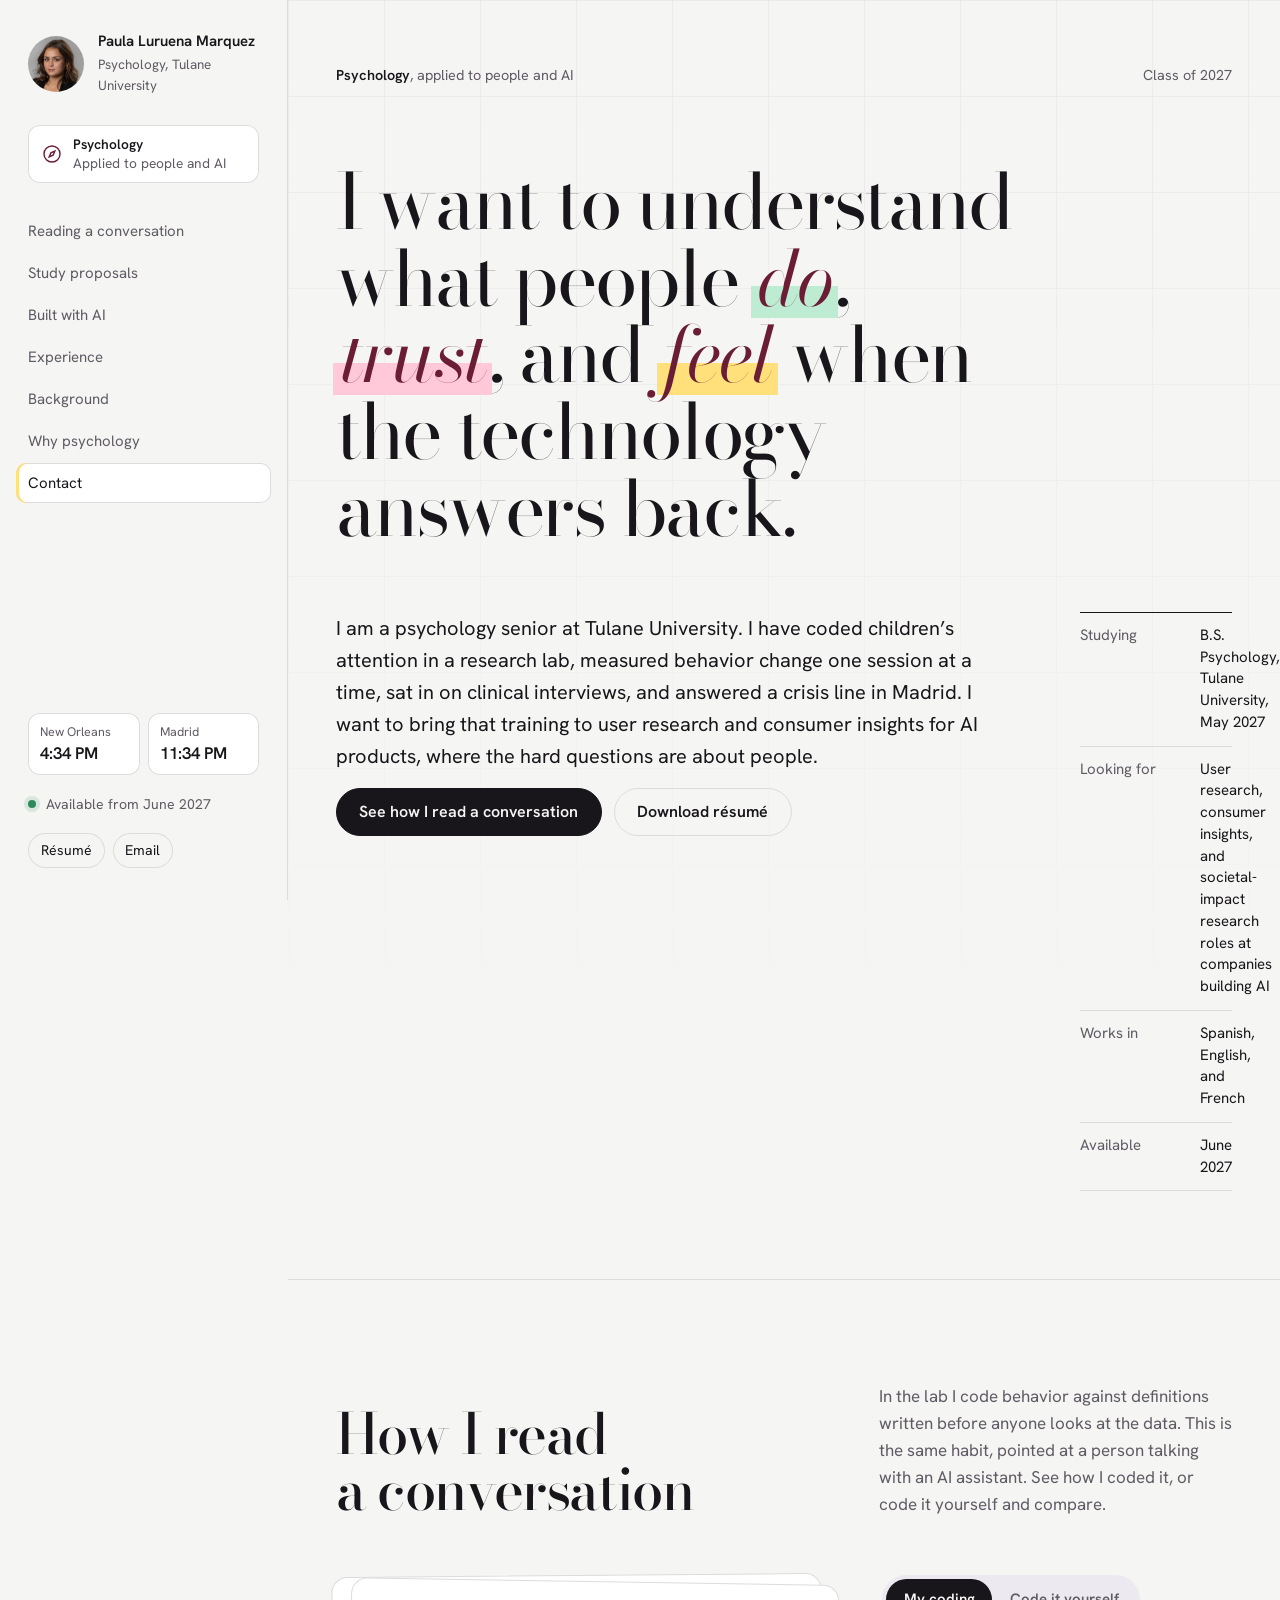
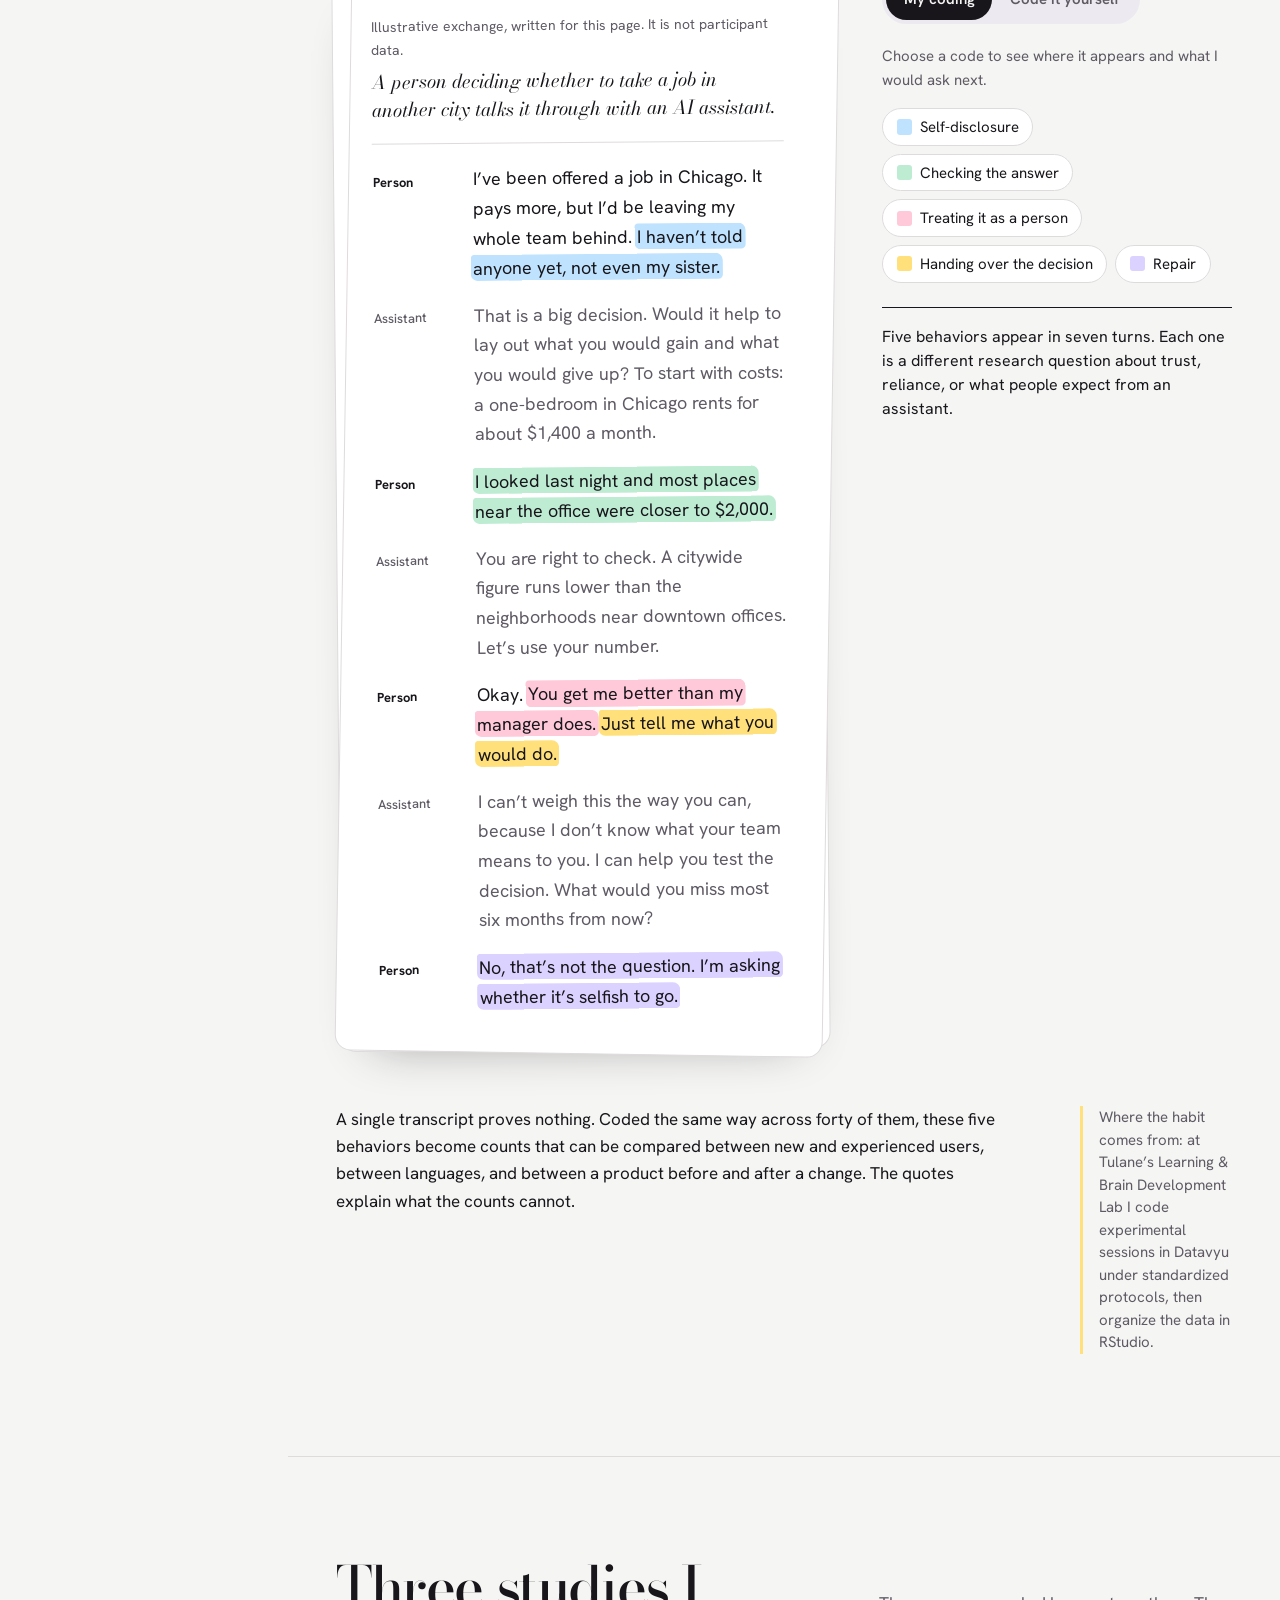
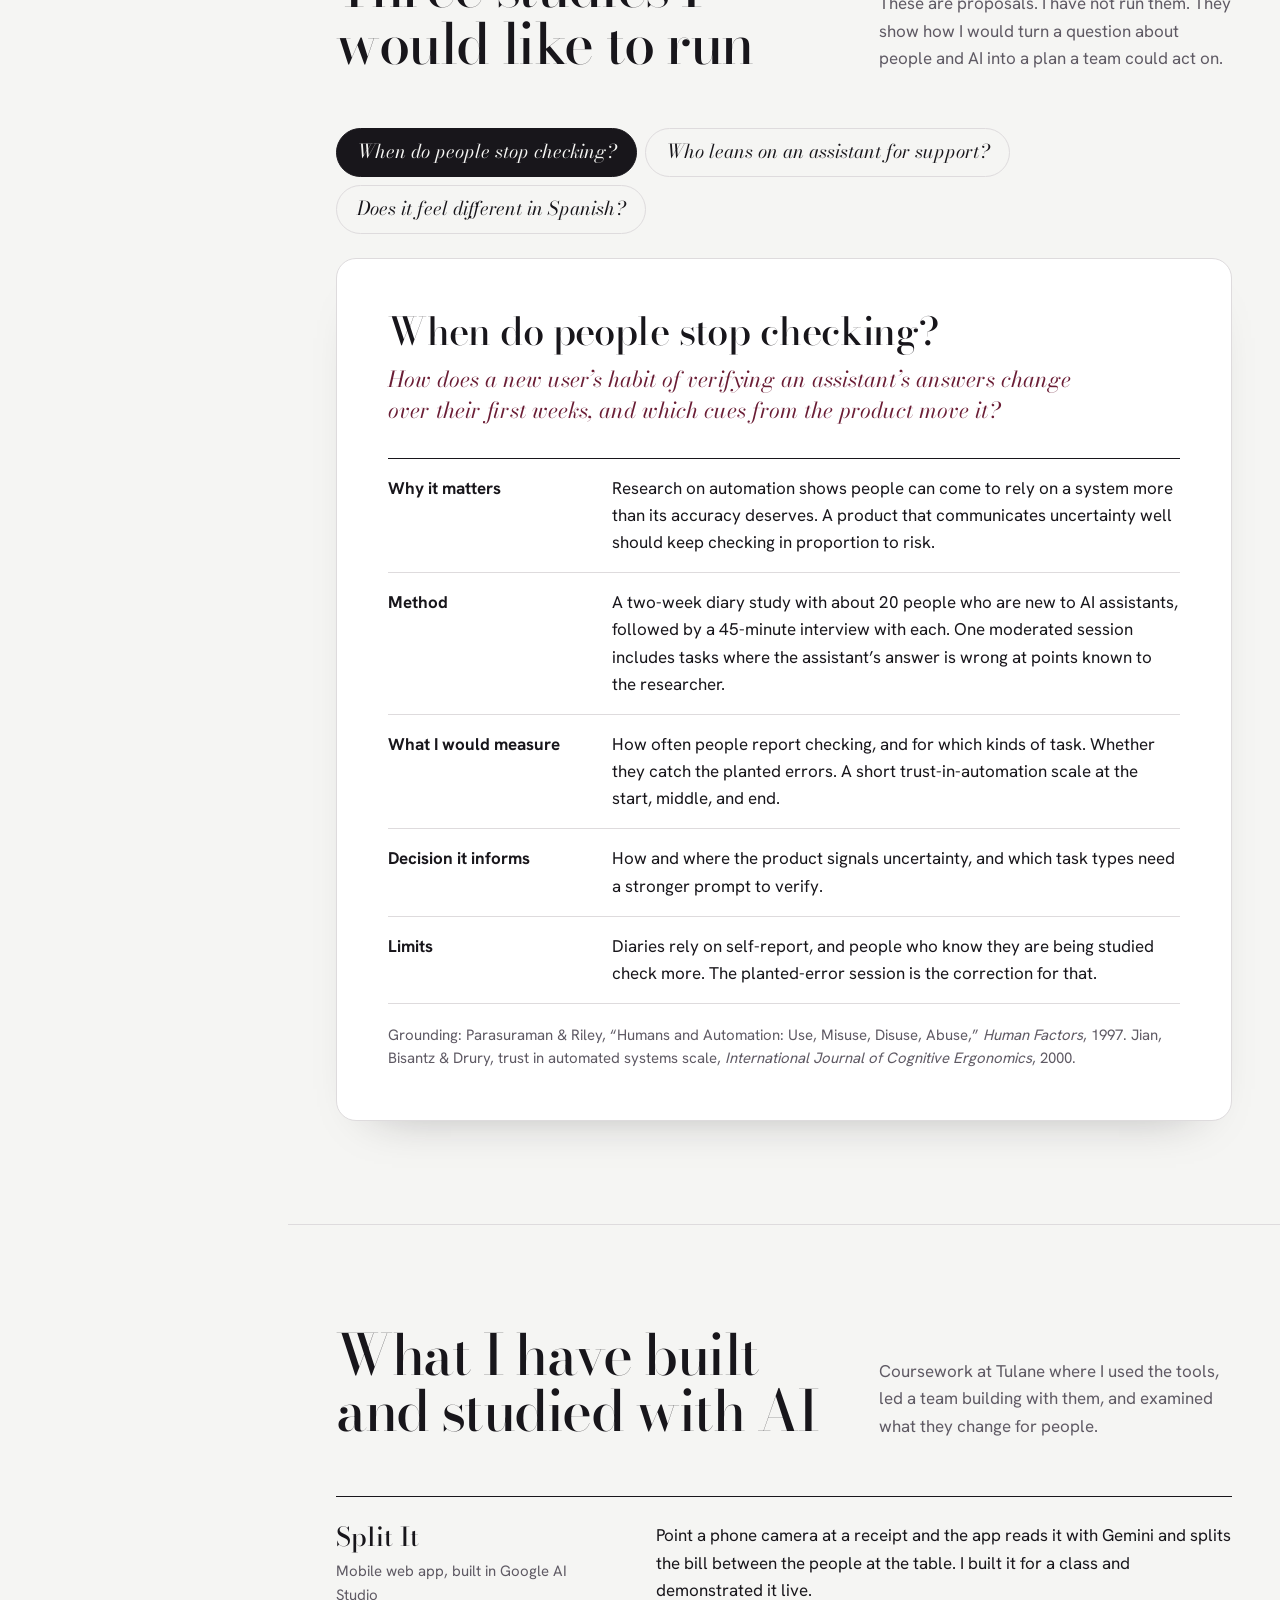
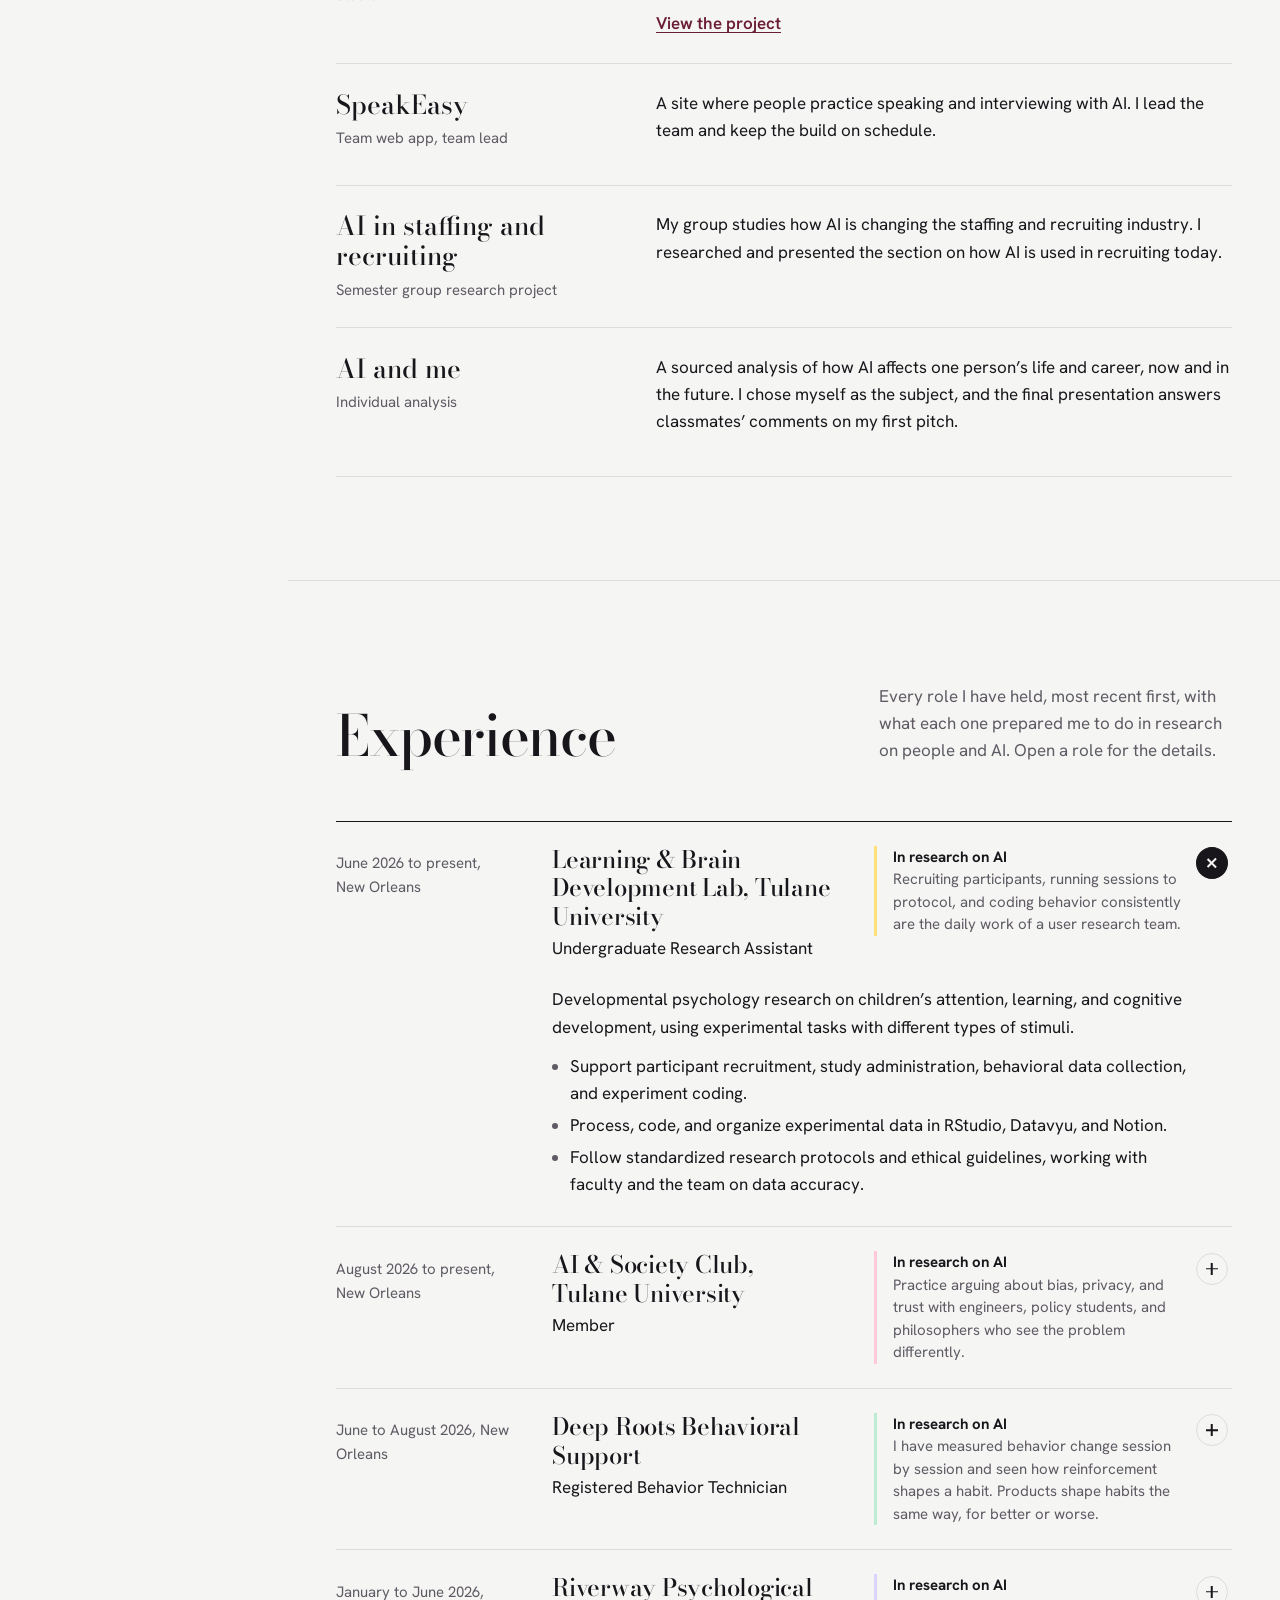
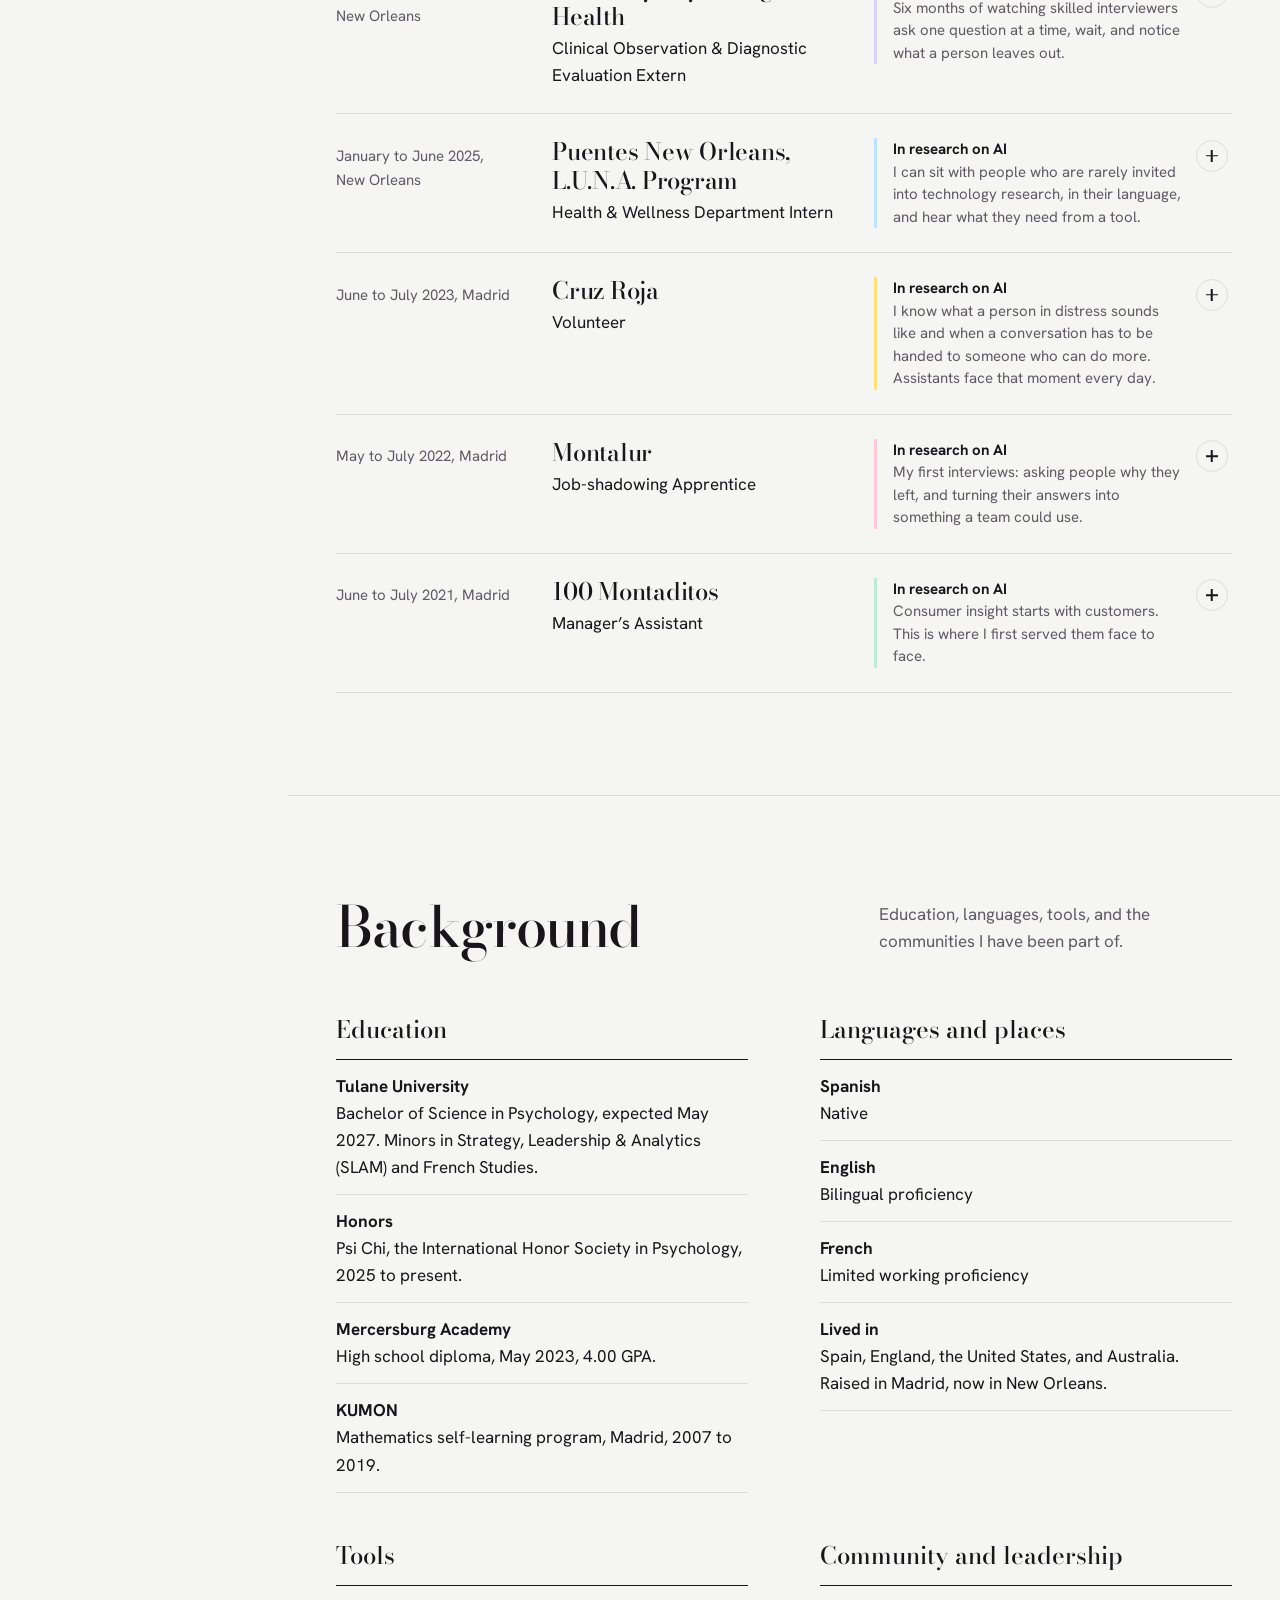
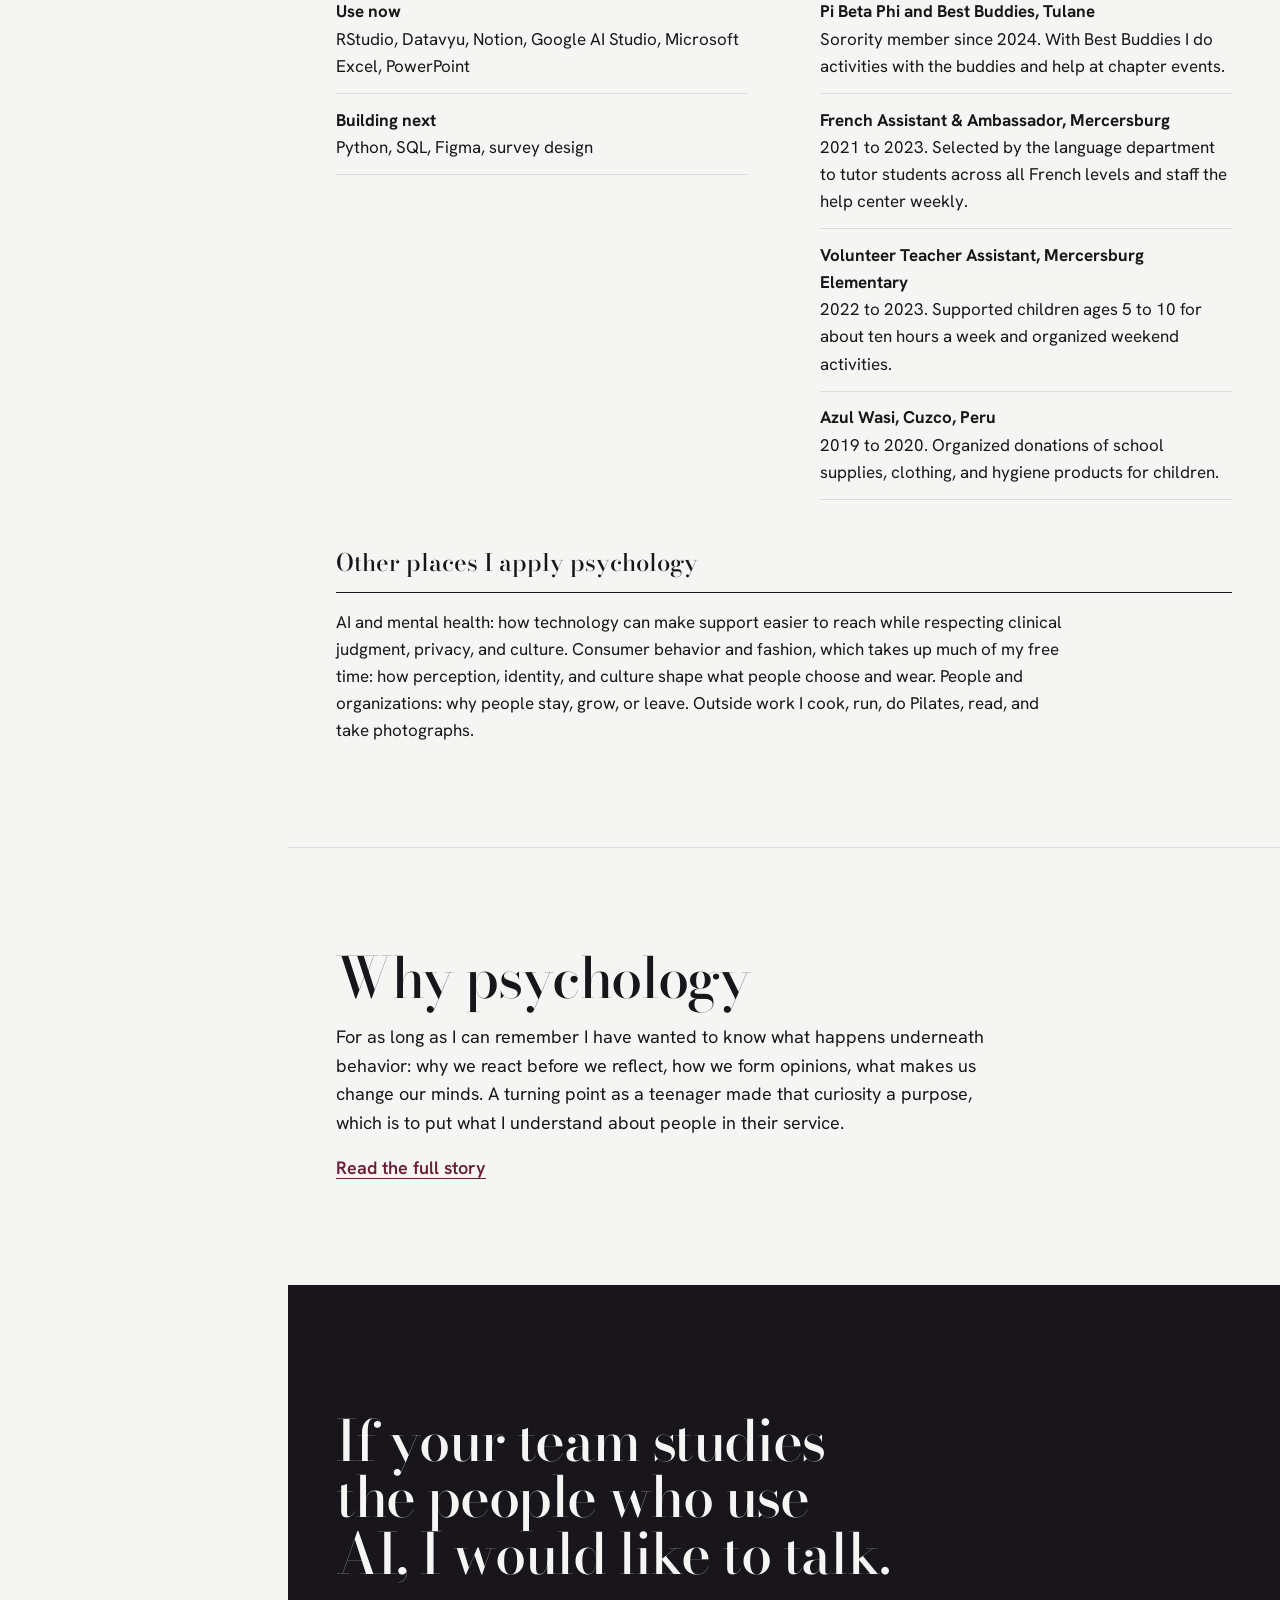
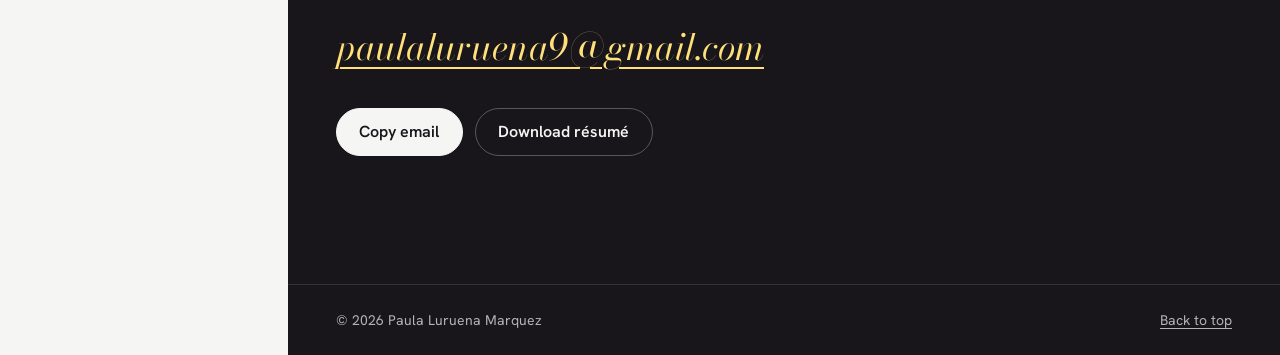
==== commit 0e36b815: "Bring the design closer to the other portfolios: Bodoni Moda, wine accent, side rail Co-Authored-By:" ====
--- a/index.html
+++ b/index.html
@@ -3,7 +3,7 @@
 <head>
   <meta charset="UTF-8">
   <meta name="viewport" content="width=device-width, initial-scale=1">
-  <meta name="theme-color" content="#fbf9f6">
+  <meta name="theme-color" content="#f5f5f3">
   <title>Paula Luruena Marquez | Psychology for the people who use AI</title>
   <meta name="description" content="Portfolio of Paula Luruena Marquez, Tulane psychology senior. Research, clinical, and community experience, applied to how people use, trust, and are changed by AI.">
   <meta property="og:title" content="Paula Luruena Marquez | Psychology for the people who use AI">
@@ -11,8 +11,8 @@
   <meta property="og:type" content="website">
   <meta property="og:url" content="https://paulaluruena.github.io/Paula_Luruena_Portfolio_AIxPeople/">
   <link rel="canonical" href="https://paulaluruena.github.io/Paula_Luruena_Portfolio_AIxPeople/">
-  <link rel="icon" type="image/svg+xml" href="data:image/svg+xml,%3Csvg xmlns='http://www.w3.org/2000/svg' viewBox='0 0 64 64'%3E%3Crect width='64' height='64' rx='32' fill='%23251a2e'/%3E%3Crect x='12' y='35' width='40' height='11' rx='3' fill='%23ffe07a'/%3E%3Ctext x='32' y='44' text-anchor='middle' font-family='Georgia,serif' font-style='italic' font-size='27' fill='%23fbf9f6'%3EPL%3C/text%3E%3C/svg%3E">
-  <link rel="preload" href="assets/fraunces-latin-full-normal.woff2" as="font" type="font/woff2" crossorigin>
+  <link rel="icon" type="image/svg+xml" href="data:image/svg+xml,%3Csvg xmlns='http://www.w3.org/2000/svg' viewBox='0 0 64 64'%3E%3Crect width='64' height='64' rx='32' fill='%2318161b'/%3E%3Crect x='12' y='35' width='40' height='11' rx='3' fill='%23ffe07a'/%3E%3Ctext x='32' y='44' text-anchor='middle' font-family='Georgia,serif' font-style='italic' font-size='27' fill='%23f5f5f3'%3EPL%3C/text%3E%3C/svg%3E">
+  <link rel="preload" href="assets/bodoni-moda-latin-opsz-normal.woff2" as="font" type="font/woff2" crossorigin>
   <link rel="preload" href="assets/hanken-grotesk-latin-wght-normal.woff2" as="font" type="font/woff2" crossorigin>
   <link rel="stylesheet" href="styles.css">
   <script>document.documentElement.className = "js";</script>
@@ -23,7 +23,8 @@
 
   <header class="top">
     <div class="top-in">
-    <a class="who" href="#top"><img src="assets/paula-avatar.jpg" width="40" height="40" alt=""><span>Paula Luruena Marquez</span></a>
+    <a class="who" href="#top"><img src="assets/paula-avatar.jpg" width="40" height="40" alt=""><span><span class="who-name">Paula Luruena Marquez</span><span class="who-role">Psychology, Tulane University</span></span></a>
+      <p class="track-label"><svg width="20" height="20" viewBox="0 0 20 20" fill="none" stroke="currentColor" stroke-width="1.4" aria-hidden="true"><circle cx="10" cy="10" r="8"/><path d="m12.8 7.2-1.7 3.9-3.9 1.7 1.7-3.9z"/></svg><span><strong>Psychology</strong><span>Applied to people and AI</span></span></p>
     <nav class="top-nav" aria-label="Sections">
       <a href="#reading">Reading a conversation</a>
       <a href="#proposals">Study proposals</a>
@@ -33,6 +34,11 @@
       <a href="story.html">Why psychology</a>
       <a href="#contact">Contact</a>
     </nav>
+      <div class="rail-foot">
+        <div class="clocks"><p class="clock"><span>New Orleans</span><time data-tz="America/Chicago">&nbsp;</time></p><p class="clock"><span>Madrid</span><time data-tz="Europe/Madrid">&nbsp;</time></p></div>
+        <p class="status"><i aria-hidden="true"></i>Available from June 2027</p>
+        <p class="rail-links"><a href="assets/Paula-Luruena-Marquez-Resume.pdf" download>Résumé</a><a href="mailto:paulaluruena9@gmail.com">Email</a></p>
+      </div>
     </div>
   </header>
 
@@ -40,6 +46,7 @@
 
     <section class="hero" id="top">
       <div class="page">
+        <p class="hero-top"><span><strong>Psychology</strong>, applied to people and AI</span><span>Class of 2027</span></p>
         <h1>I want to understand what people <span class="swipe" data-code="checking">do</span>, <span class="swipe" data-code="person">trust</span>, and <span class="swipe" data-code="handover">feel</span> when the technology answers back.</h1>
         <div class="split">
           <div class="col-main">
@@ -51,7 +58,6 @@
             <div><dt>Looking for</dt><dd>User research, consumer insights, and societal-impact research roles at companies building AI</dd></div>
             <div><dt>Works in</dt><dd>Spanish, English, and French</dd></div>
             <div><dt>Available</dt><dd>June 2027</dd></div>
-            <div class="clock-row"><dt>Right now</dt><dd><time data-tz="America/Chicago" data-city="New Orleans">New Orleans</time><time data-tz="Europe/Madrid" data-city="Madrid">Madrid</time></dd></div>
           </dl>
         </div>
       </div>
--- a/styles.css
+++ b/styles.css
@@ -1,16 +1,16 @@
 /* Paula Luruena Marquez — psychology for the people who use AI
-   Type: Fraunces (headings, questions), Hanken Grotesk (text, interface)
-   Colour: porcelain, plum ink, a wine accent, and the five highlighters of the codebook */
+   A relative of her other portfolios: Bodoni Moda and Hanken Grotesk, the same paper, ink and wine,
+   and a side rail. What is its own: the five highlighters of the codebook. */
 
 @font-face {
-  font-family: "Fraunces";
-  src: url("assets/fraunces-latin-full-normal.woff2") format("woff2");
-  font-weight: 100 900; font-style: normal; font-display: swap;
+  font-family: "Bodoni Moda";
+  src: url("assets/bodoni-moda-latin-opsz-normal.woff2") format("woff2");
+  font-weight: 400 900; font-style: normal; font-display: swap;
 }
 @font-face {
-  font-family: "Fraunces";
-  src: url("assets/fraunces-latin-full-italic.woff2") format("woff2");
-  font-weight: 100 900; font-style: italic; font-display: swap;
+  font-family: "Bodoni Moda";
+  src: url("assets/bodoni-moda-latin-opsz-italic.woff2") format("woff2");
+  font-weight: 400 900; font-style: italic; font-display: swap;
 }
 @font-face {
   font-family: "Hanken Grotesk";
@@ -19,12 +19,15 @@
 }
 
 :root {
-  --paper: #fbf9f6;
+  --paper: #f5f5f3;
   --sheet: #ffffff;
-  --ink: #251a2e;
-  --muted: #6a5f73;
-  --rule: #e6dfe7;
-  --accent: #7a1f3d;
+  --ink: #18161b;
+  --muted: #5f5a64;
+  --rule: #dedbdd;
+  --accent: #6a1d35;
+  --blush: #f3e8ea;
+  --mist: #eceaf0;
+  --rail: 288px;
 
   --hl-disclosure: #bfe3ff;
   --hl-checking: #bdecd3;
@@ -32,10 +35,10 @@
   --hl-handover: #ffe07a;
   --hl-repair: #dcd2ff;
 
-  --display: "Fraunces", "Iowan Old Style", Georgia, serif;
+  --display: "Bodoni Moda", Didot, "Times New Roman", serif;
   --text: "Hanken Grotesk", "Helvetica Neue", Arial, sans-serif;
 
-  --page: 74rem;
+  --page: 70rem;
   --gutter: clamp(1.25rem, 4vw, 3rem);
   --main: 42rem;
   --ease: cubic-bezier(0.2, 0.7, 0.2, 1);
@@ -57,12 +60,12 @@
 button { font: inherit; color: inherit; }
 :focus-visible { outline: 2.5px solid var(--accent); outline-offset: 3px; border-radius: 3px; }
 [hidden] { display: none !important; }
-::selection { background: var(--hl-handover); color: var(--ink); }
+::selection { background: var(--blush); color: var(--accent); }
 
 h1, h2, h3, .story-title {
-  font-family: var(--display); font-weight: 400;
-  font-variation-settings: "SOFT" 60, "WONK" 0;
-}
+  font-family: var(--display); font-weight: 400; font-optical-sizing: auto;
+}
+h2, h3 { font-weight: 500; }
 
 .skip-link { position: absolute; left: 1rem; top: -4rem; background: var(--ink); color: var(--paper); padding: 0.5rem 1rem; z-index: 30; }
 .skip-link:focus { top: 1rem; }
@@ -73,45 +76,86 @@
   .split { grid-template-columns: minmax(0, var(--main)) minmax(0, 1fr); }
 }
 
-/* ---------- Top bar ---------- */
+/* ---------- Side rail (desktop) / top bar (smaller screens) ---------- */
 .top {
   position: sticky; top: 0; z-index: 20;
-  background: color-mix(in srgb, var(--paper) 88%, transparent);
+  background: color-mix(in srgb, var(--paper) 90%, transparent);
   -webkit-backdrop-filter: blur(10px); backdrop-filter: blur(10px);
   border-bottom: 1px solid transparent; transition: border-color 0.3s;
 }
 .top.is-stuck { border-bottom-color: var(--rule); }
-.top-in {
-  max-width: var(--page); margin-inline: auto; padding: 0.75rem var(--gutter);
-  display: flex; align-items: center; justify-content: space-between; gap: 2rem;
-  font-size: 0.9375rem;
-}
-.who { display: inline-flex; align-items: center; gap: 0.7rem; color: var(--ink); text-decoration: none; font-weight: 600; white-space: nowrap; flex: none; }
-.who img { width: 38px; height: 38px; border-radius: 50%; object-fit: cover; }
+.top-in { padding: 0.7rem var(--gutter); display: flex; align-items: center; gap: 1.25rem; font-size: 0.9375rem; }
+.who { display: inline-flex; align-items: center; gap: 0.85rem; color: var(--ink); text-decoration: none; flex: none; }
+.who img { width: 40px; height: 40px; border-radius: 50%; object-fit: cover; }
+.who-name { display: block; font-weight: 600; line-height: 1.25; }
+.who-role { display: block; font-size: 0.84rem; color: var(--muted); margin-top: 3px; }
 .top-nav { display: flex; gap: 1.4rem; overflow-x: auto; scrollbar-width: none; white-space: nowrap; }
 .top-nav::-webkit-scrollbar { display: none; }
 .top-nav a {
   color: var(--muted); text-decoration: none; padding-block: 0.35rem;
   background: linear-gradient(var(--hl-handover), var(--hl-handover)) no-repeat 0 85% / 0 0.45em;
-  transition: background-size 0.35s var(--ease), color 0.2s;
+  transition: background-size 0.35s var(--ease), color 0.2s, background-color 0.2s;
 }
 .top-nav a:hover { color: var(--ink); }
 .top-nav a.is-current, .top-nav a[aria-current="page"] { color: var(--ink); background-size: 100% 0.45em; }
-@media (max-width: 52rem) {
-  .who span { display: none; }
-  .top-in { gap: 1rem; }
+.track-label, .rail-foot { display: none; }
+
+@media (max-width: 44rem) {
+  .who > span { display: none; }
+}
+@media (min-width: 70rem) {
+  html { scroll-padding-top: 2rem; }
+  .top {
+    position: fixed; inset: 0 auto 0 0; width: var(--rail); overflow-y: auto; scrollbar-width: none;
+    background: var(--paper); -webkit-backdrop-filter: none; backdrop-filter: none;
+    border-bottom: 0; border-right: 1px solid var(--rule);
+  }
+  .top::-webkit-scrollbar { display: none; }
+  .top-in { min-height: 100%; flex-direction: column; align-items: stretch; gap: 1.75rem; padding: 2rem 1.75rem; }
+  .who img { width: 56px; height: 56px; }
+  .track-label {
+    display: flex; align-items: center; gap: 0.65rem; padding: 0.65rem 0.9rem; border-radius: 12px;
+    background: var(--sheet); box-shadow: inset 0 0 0 1px var(--rule); font-size: 0.86rem; line-height: 1.35;
+  }
+  .track-label svg { flex: none; color: var(--accent); }
+  .track-label strong { display: block; font-weight: 600; }
+  .track-label span span { color: var(--muted); }
+  .top-nav { display: grid; gap: 2px; overflow: visible; white-space: normal; }
+  .top-nav a { padding: 0.5rem 0.75rem; margin-inline: -0.75rem; border-radius: 10px; background: none; }
+  .top-nav a:hover { background: var(--mist); }
+  .top-nav a.is-current, .top-nav a[aria-current="page"] { background: var(--sheet); box-shadow: inset 3px 0 0 var(--hl-handover), inset 0 0 0 1px var(--rule); }
+  .rail-foot { display: grid; gap: 1.1rem; margin-top: auto; font-size: 0.88rem; }
+  .clocks { display: grid; grid-template-columns: 1fr 1fr; gap: 8px; }
+  .clock { padding: 0.6rem 0.75rem; border-radius: 12px; background: var(--sheet); box-shadow: inset 0 0 0 1px var(--rule); }
+  .clock span { display: block; color: var(--muted); font-size: 0.78rem; }
+  .clock time { font-size: 1.05rem; font-weight: 600; line-height: 1.3; font-variant-numeric: tabular-nums; }
+  .status { display: flex; align-items: center; gap: 0.65rem; color: var(--muted); }
+  .status i { width: 8px; height: 8px; border-radius: 50%; background: #2f8a5b; box-shadow: 0 0 0 4px rgba(47, 138, 91, 0.15); }
+  .rail-links { display: flex; flex-wrap: wrap; gap: 8px; }
+  .rail-links a { color: var(--ink); text-decoration: none; padding: 0.4rem 0.8rem; border-radius: 999px; box-shadow: inset 0 0 0 1px var(--rule); transition: background-color 0.2s, box-shadow 0.2s; }
+  .rail-links a:hover { background: var(--sheet); box-shadow: inset 0 0 0 1px var(--accent); }
+  main, .footer { margin-left: var(--rail); }
+  .codebook { top: 2rem !important; }
 }
 
 /* ---------- Hero ---------- */
-.hero { padding-block: clamp(3.5rem, 9vw, 7.5rem) clamp(3rem, 7vw, 5.5rem); }
+.hero { position: relative; padding-block: clamp(2.5rem, 5vw, 4rem) clamp(3rem, 7vw, 5.5rem); overflow: hidden; }
+.hero::before {
+  content: ""; position: absolute; inset: 0; pointer-events: none;
+  background-image: linear-gradient(#ebe9ea 1px, transparent 1px), linear-gradient(90deg, #ebe9ea 1px, transparent 1px);
+  background-size: 96px 96px;
+  -webkit-mask-image: linear-gradient(180deg, #000 0%, transparent 80%); mask-image: linear-gradient(180deg, #000 0%, transparent 80%);
+}
+.hero > * { position: relative; }
+.hero-top { display: flex; justify-content: space-between; flex-wrap: wrap; gap: 0.5rem 1rem; font-size: 0.9rem; color: var(--muted); padding-bottom: clamp(2.25rem, 6vw, 5rem); }
+.hero-top strong { color: var(--ink); font-weight: 600; }
 .hero h1 {
-  font-size: clamp(2.5rem, 6.4vw, 5.5rem); line-height: 1.03; letter-spacing: -0.022em;
-  font-variation-settings: "SOFT" 100, "WONK" 0;
-  max-width: 17ch; text-wrap: balance; margin-bottom: clamp(2.25rem, 5vw, 4rem);
+  font-size: clamp(2.6rem, 6vw, 5.6rem); line-height: 1; letter-spacing: -0.03em;
+  max-width: 16ch; text-wrap: balance; margin-bottom: clamp(2.25rem, 5vw, 4rem);
 }
 /* The three verbs are swiped with highlighters once, when the page opens */
 .swipe {
-  font-style: italic; padding-inline: 0.08em; margin-inline: -0.04em;
+  font-style: italic; color: var(--accent); padding-inline: 0.08em; margin-inline: -0.04em;
   background: linear-gradient(var(--c), var(--c)) no-repeat 0 78% / 100% 0.42em;
   animation: swipe 0.7s var(--ease) both;
 }
@@ -129,21 +173,21 @@
   background: var(--ink); color: var(--paper); text-decoration: none; cursor: pointer;
   transition: background-color 0.2s, border-color 0.2s, color 0.2s, transform 0.2s var(--ease);
 }
-.button:hover { background: var(--accent); border-color: var(--accent); transform: translateY(-2px); }
+.button:hover { background: var(--accent); border-color: var(--accent); transform: translateY(-1px); }
 .button:active { transform: translateY(0); }
-.button-quiet { background: transparent; color: var(--ink); }
-.button-quiet:hover { background: var(--ink); border-color: var(--ink); color: var(--paper); }
+.button-quiet { background: transparent; color: var(--ink); border-color: var(--rule); }
+.button-quiet:hover { background: var(--sheet); border-color: var(--ink); color: var(--ink); }
 
 .facts { font-size: 0.9375rem; line-height: 1.45; align-self: start; border-top: 1.5px solid var(--ink); }
 .facts > div { display: grid; grid-template-columns: 6.5rem 1fr; gap: 1rem; padding-block: 0.75rem; border-bottom: 1px solid var(--rule); }
 .facts dt { color: var(--muted); }
-.clock-row time { display: block; font-variant-numeric: tabular-nums; }
 
 /* ---------- Sections ---------- */
 .section { padding-block: clamp(4rem, 8vw, 6.5rem); border-top: 1px solid var(--rule); }
-.section-head { max-width: var(--main); margin-bottom: clamp(2rem, 4vw, 3.25rem); }
-.section h2, .contact h2 { font-size: clamp(2rem, 4vw, 3.25rem); line-height: 1.08; letter-spacing: -0.018em; text-wrap: balance; }
-.section-head p { margin-top: 1rem; color: var(--muted); font-size: 1.125rem; }
+.section-head { display: grid; gap: 1rem 3rem; align-items: end; margin-bottom: clamp(2.25rem, 5vw, 3.5rem); }
+@media (min-width: 52rem) { .section-head { grid-template-columns: minmax(0, 7fr) minmax(0, 5fr); } }
+.section h2, .contact h2 { font-size: clamp(2.3rem, 4.4vw, 3.8rem); line-height: 1; letter-spacing: -0.025em; text-wrap: balance; }
+.section-head p { color: var(--muted); max-width: 30rem; }
 .col-main > p + p { margin-top: 1rem; }
 .margin-note { font-size: 0.9375rem; line-height: 1.5; color: var(--muted); align-self: start; padding-left: 1rem; border-left: 3px solid var(--hl-handover); }
 .text-link { font-weight: 600; }
@@ -155,14 +199,14 @@
   .codebook { position: sticky; top: 5.5rem; }
 }
 .sheet {
-  position: relative; background: var(--sheet); border: 1px solid var(--rule); border-radius: 4px;
+  position: relative; background: var(--sheet); border: 1px solid var(--rule); border-radius: 16px;
   padding: clamp(1.25rem, 3vw, 2.5rem);
-  box-shadow: 0 24px 50px -34px rgba(37, 26, 46, 0.5);
+  box-shadow: 0 24px 50px -34px rgba(24, 22, 27, 0.45);
   transform: rotate(-0.5deg);
 }
 .sheet::before {
   content: ""; position: absolute; inset: 0; z-index: -1; background: var(--sheet);
-  border: 1px solid var(--rule); border-radius: 4px; transform: rotate(1.4deg) translate(6px, 5px);
+  border: 1px solid var(--rule); border-radius: 16px; transform: rotate(1.4deg) translate(6px, 5px);
 }
 .sheet-note { font-size: 0.875rem; color: var(--muted); }
 .sheet-context { font-family: var(--display); font-style: italic; font-size: 1.1875rem; line-height: 1.45; margin-top: 0.5rem; padding-bottom: 1.25rem; border-bottom: 1px solid var(--rule); }
@@ -213,7 +257,7 @@
 }
 .coder[data-mode="yours"] .seg.differ[data-verdict]::after { background: var(--accent); }
 
-.mode { display: inline-flex; padding: 4px; border-radius: 999px; background: #efe9f0; margin-bottom: 1.25rem; }
+.mode { display: inline-flex; padding: 4px; border-radius: 999px; background: var(--mist); margin-bottom: 1.25rem; }
 .mode button { border: 0; background: transparent; padding: 0.55rem 1.1rem; border-radius: 999px; font-size: 0.9375rem; font-weight: 600; cursor: pointer; color: var(--muted); transition: background-color 0.2s, color 0.2s; }
 .mode button[aria-pressed="true"] { background: var(--ink); color: var(--paper); }
 .pane-hint { color: var(--muted); font-size: 0.9375rem; margin-bottom: 1rem; }
@@ -246,7 +290,7 @@
 .pens { display: grid; gap: 0.4rem; }
 .pen {
   display: grid; grid-template-columns: auto 1fr; gap: 0.75rem; align-items: start; text-align: left;
-  padding: 0.6rem 0.8rem; background: var(--sheet); border: 1.5px solid var(--rule); border-radius: 10px; cursor: pointer;
+  padding: 0.6rem 0.8rem; background: var(--sheet); border: 1.5px solid var(--rule); border-radius: 12px; cursor: pointer;
   font-size: 0.875rem; line-height: 1.4; color: var(--muted); transition: border-color 0.2s, transform 0.2s var(--ease);
 }
 .pen .swatch { margin-top: 0.2rem; }
@@ -274,7 +318,7 @@
 }
 .brief-tabs button:hover { border-color: var(--ink); transform: translateY(-2px); }
 .brief-tabs button[aria-selected="true"] { background: var(--ink); border-color: var(--ink); color: var(--paper); }
-.brief { background: var(--sheet); border: 1px solid var(--rule); border-radius: 4px; padding: clamp(1.5rem, 4vw, 3.25rem); box-shadow: 0 24px 50px -38px rgba(37, 26, 46, 0.45); }
+.brief { background: var(--sheet); border: 1px solid var(--rule); border-radius: 20px; padding: clamp(1.5rem, 4vw, 3.25rem); box-shadow: 0 24px 50px -38px rgba(24, 22, 27, 0.4); }
 .js .brief:not([hidden]) { animation: rise 0.4s var(--ease); }
 .brief h3 { font-size: clamp(1.75rem, 3vw, 2.5rem); line-height: 1.1; letter-spacing: -0.015em; }
 .brief-question { font-family: var(--display); font-style: italic; font-size: 1.375rem; line-height: 1.4; max-width: 44rem; margin-top: 0.75rem; color: var(--accent); }
@@ -350,15 +394,15 @@
 
 /* ---------- Contact ---------- */
 .contact { background: var(--ink); color: var(--paper); padding-block: clamp(4.5rem, 10vw, 8rem); }
-.contact h2 { max-width: 20ch; font-variation-settings: "SOFT" 100, "WONK" 0; }
+.contact h2 { max-width: 18ch; }
 .contact-line { margin-top: 2.25rem; }
 .email { font-family: var(--display); font-style: italic; font-size: clamp(1.375rem, 3.6vw, 2.25rem); color: var(--hl-handover); overflow-wrap: anywhere; }
 .contact .button { background: var(--paper); border-color: var(--paper); color: var(--ink); }
 .contact .button:hover { background: var(--hl-handover); border-color: var(--hl-handover); }
-.contact .button-quiet { background: transparent; color: var(--paper); }
+.contact .button-quiet { background: transparent; color: var(--paper); border-color: #5a5560; }
 .contact .button-quiet:hover { background: var(--paper); color: var(--ink); }
 
-.footer { background: var(--ink); color: #b8adc0; font-size: 0.875rem; padding-block: 1.5rem; border-top: 1px solid #3d3046; }
+.footer { background: var(--ink); color: #b5b0b9; font-size: 0.875rem; padding-block: 1.5rem; border-top: 1px solid #35313a; }
 .footer .page { display: flex; flex-wrap: wrap; justify-content: space-between; gap: 0.5rem 2rem; }
 .footer a { color: inherit; }
 
@@ -368,7 +412,7 @@
 .story-hero { padding-block: clamp(3rem, 8vw, 6rem) clamp(2rem, 5vw, 3.5rem); }
 .story-hero .page > * { max-width: var(--main); }
 .story-back { font-size: 0.9375rem; color: var(--muted); display: flex; gap: 1.5rem; flex-wrap: wrap; }
-.story-title { font-size: clamp(3rem, 8vw, 5.75rem); line-height: 1; letter-spacing: -0.025em; margin-top: 1.5rem; font-style: italic; }
+.story-title { font-size: clamp(3.2rem, 8.5vw, 7rem); line-height: 0.95; letter-spacing: -0.035em; margin-top: 1.5rem; font-style: italic; color: var(--accent); }
 .story-dek { font-size: 1.3125rem; line-height: 1.5; margin-top: 1.25rem; }
 .story-toc { margin-top: 2.5rem; border-top: 1.5px solid var(--ink); }
 .story-toc li { border-bottom: 1px solid var(--rule); }
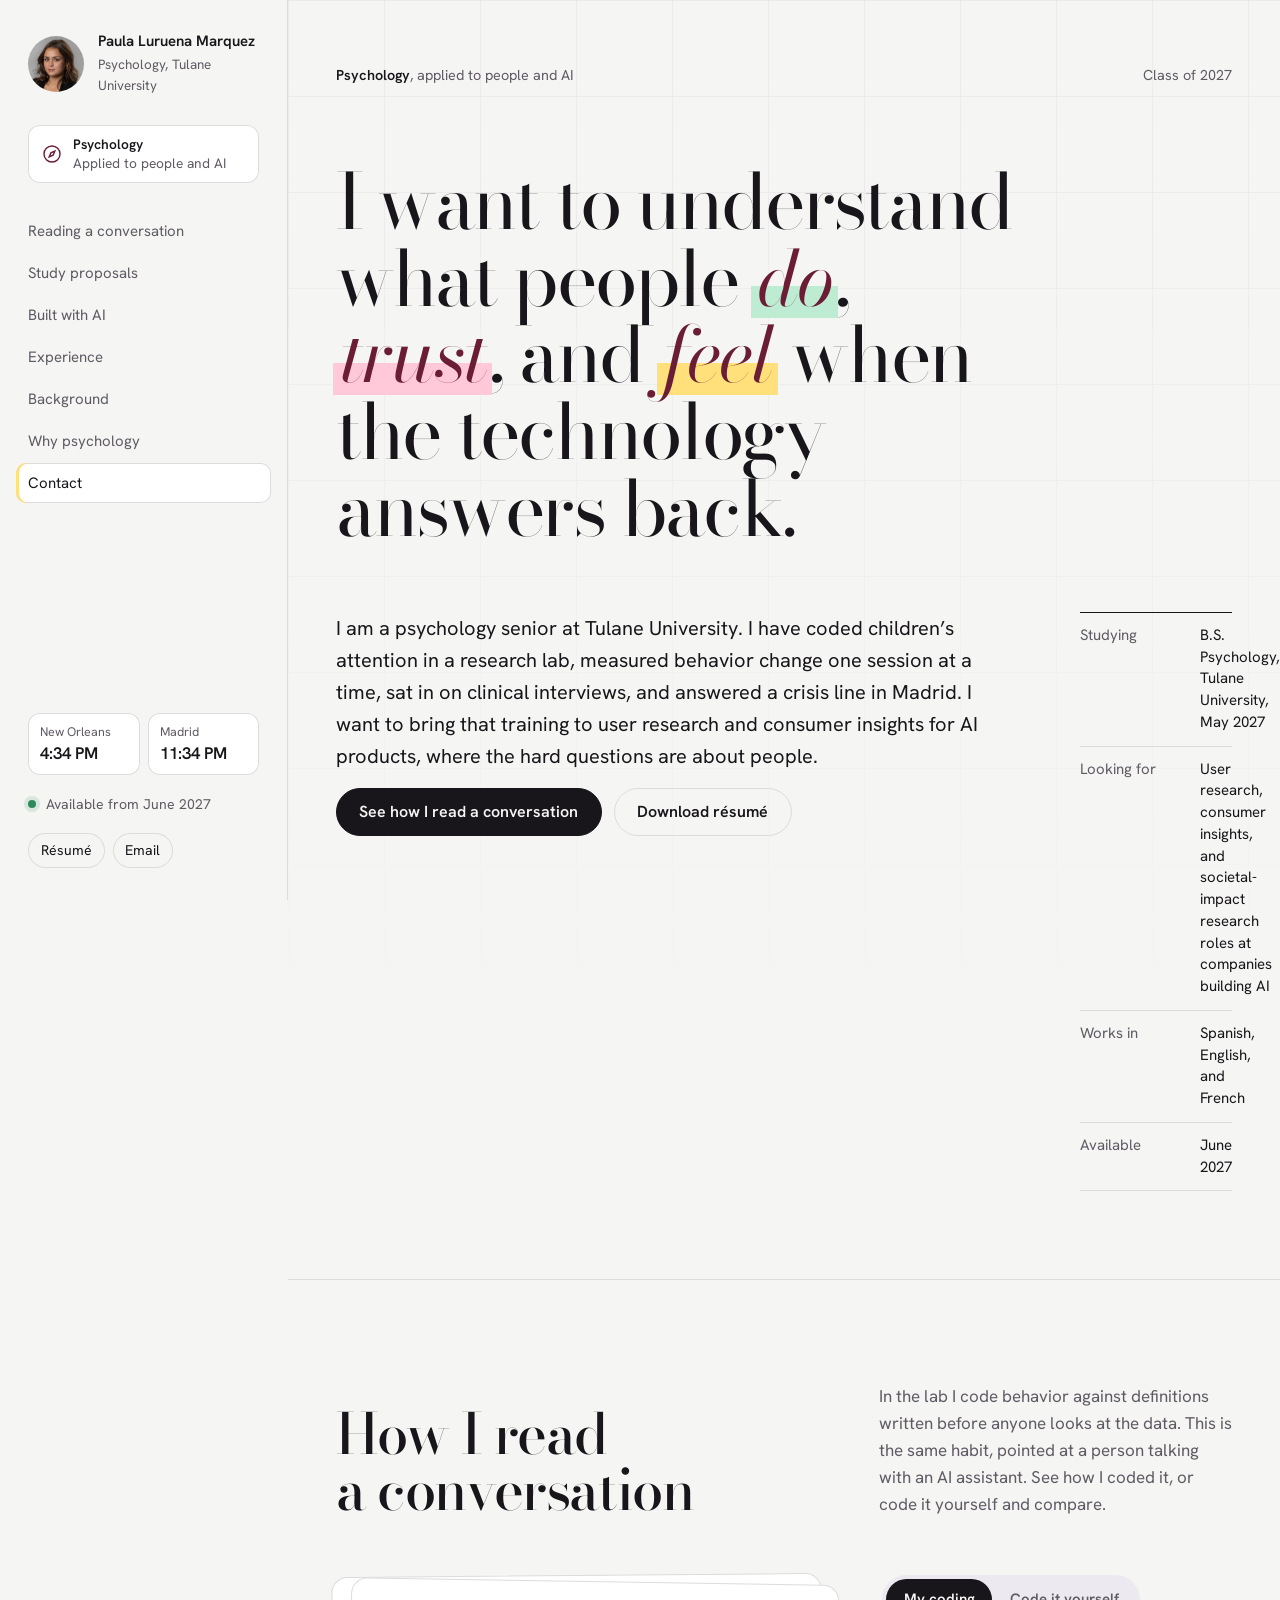
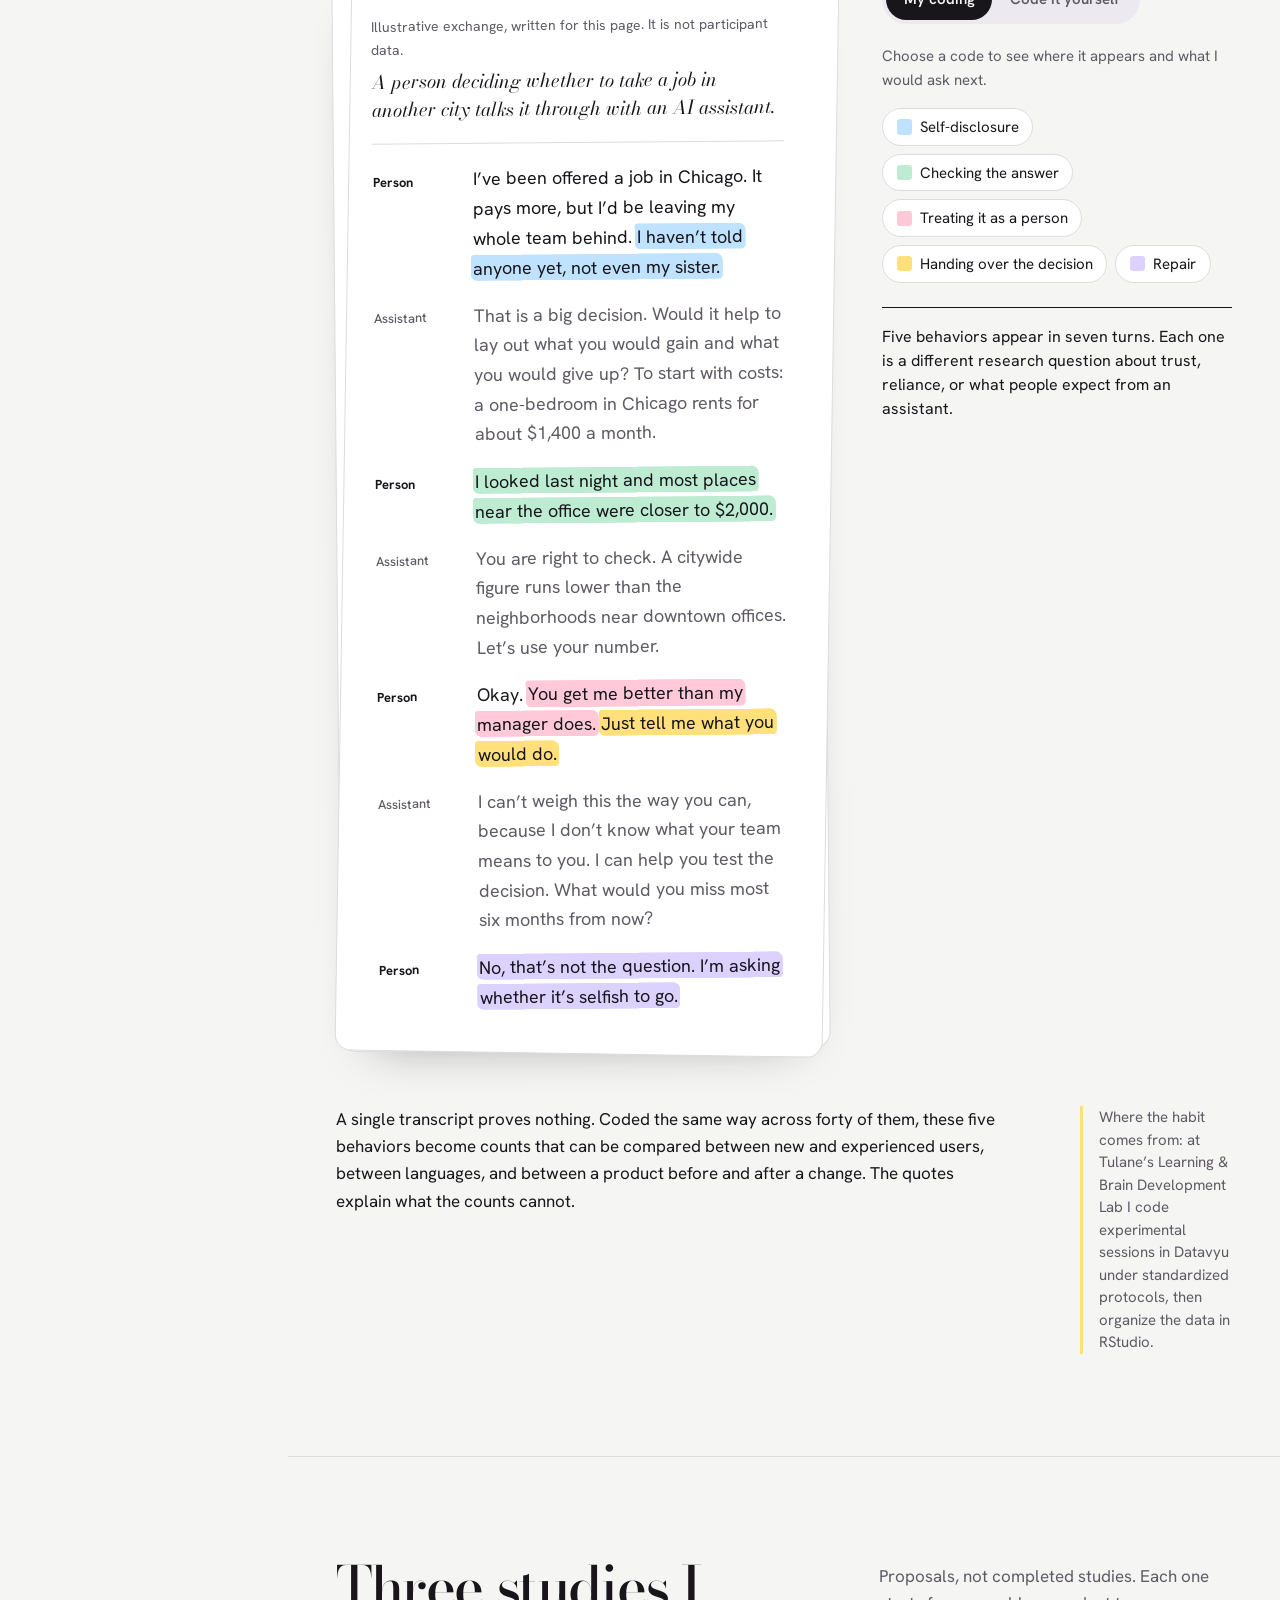
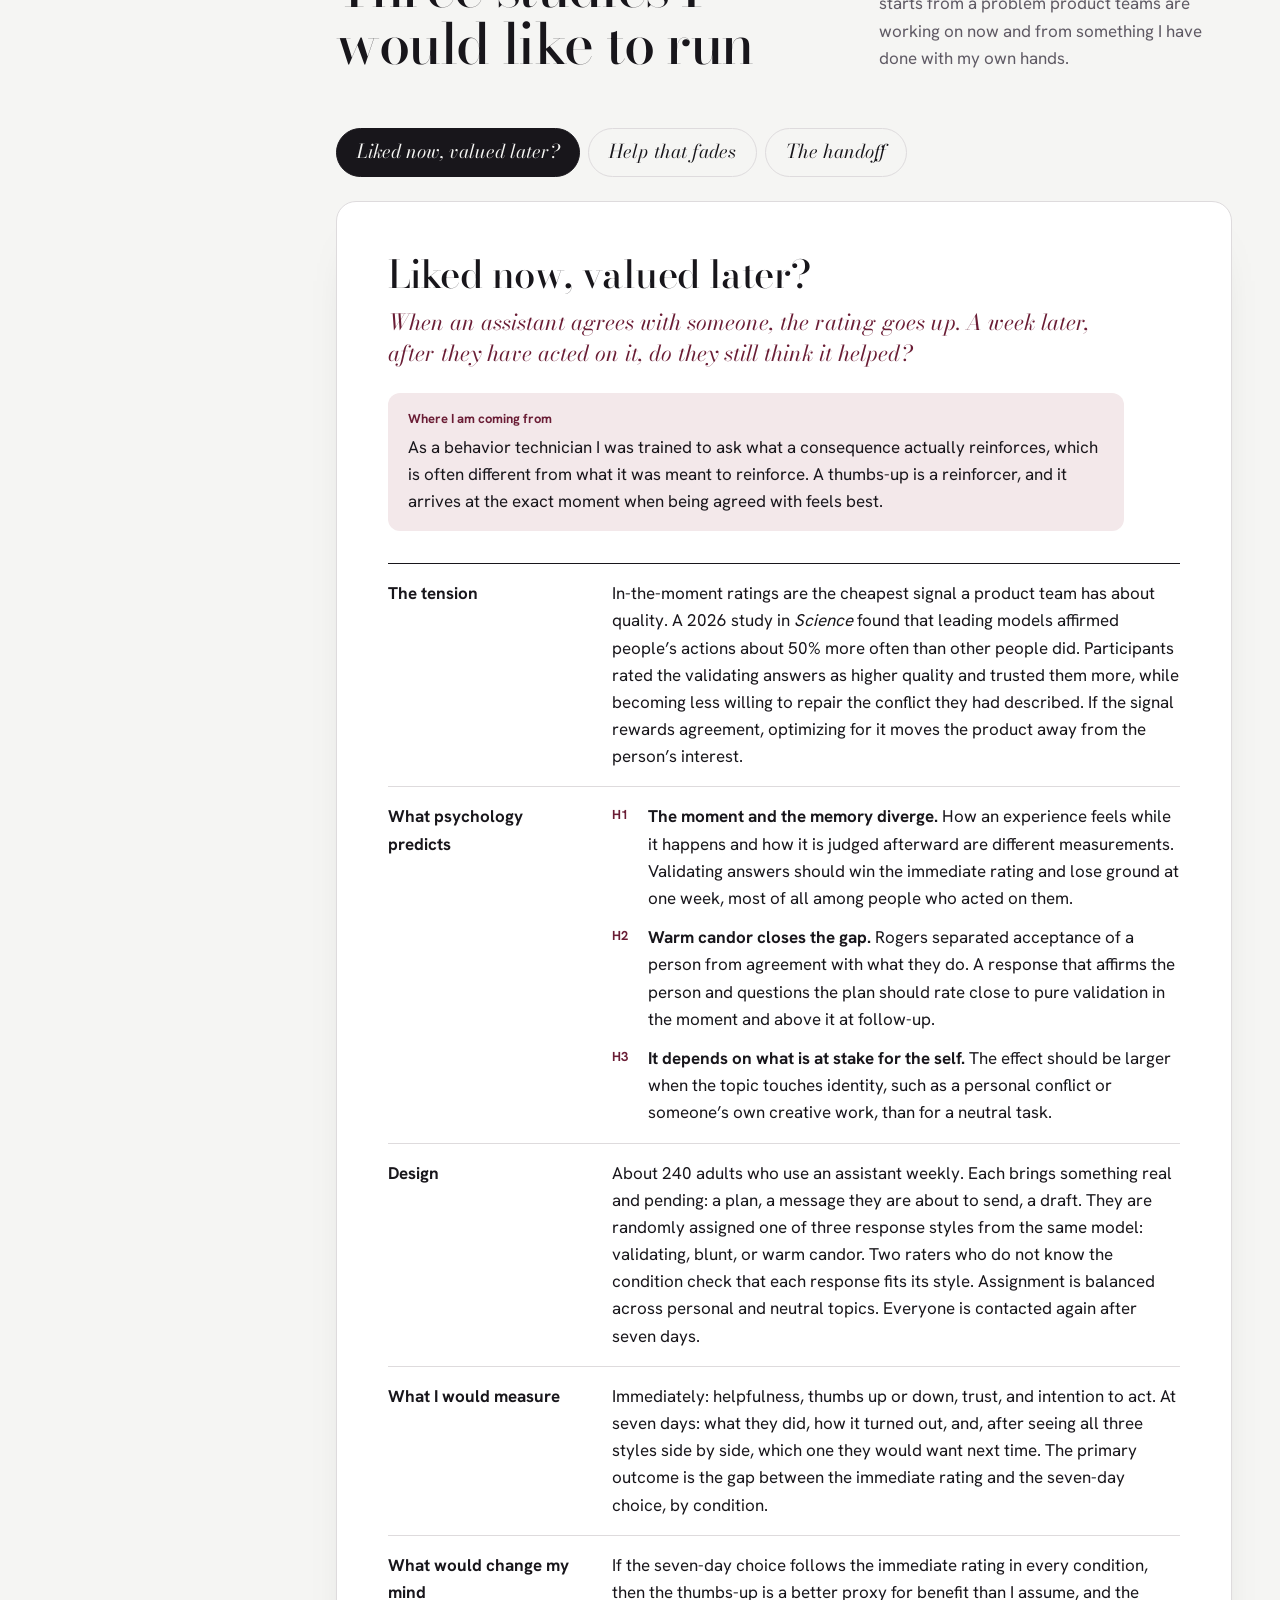
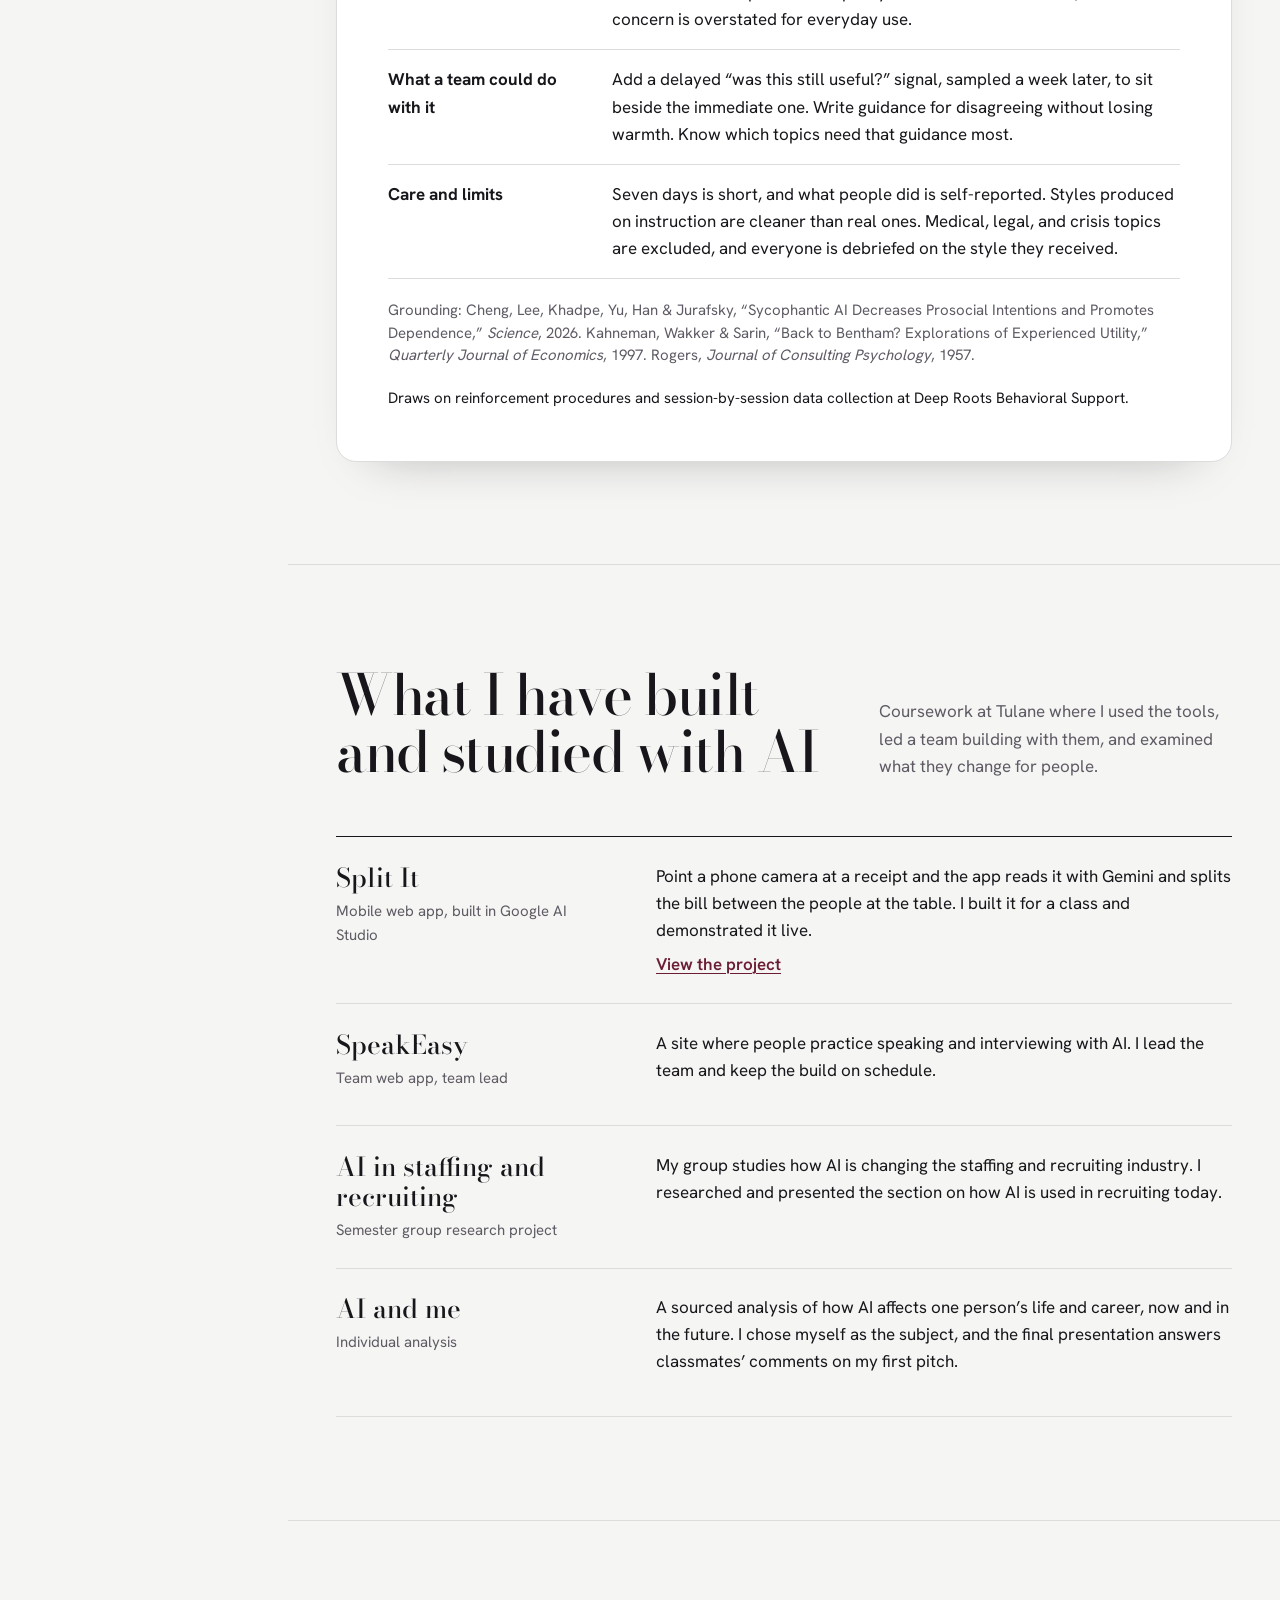
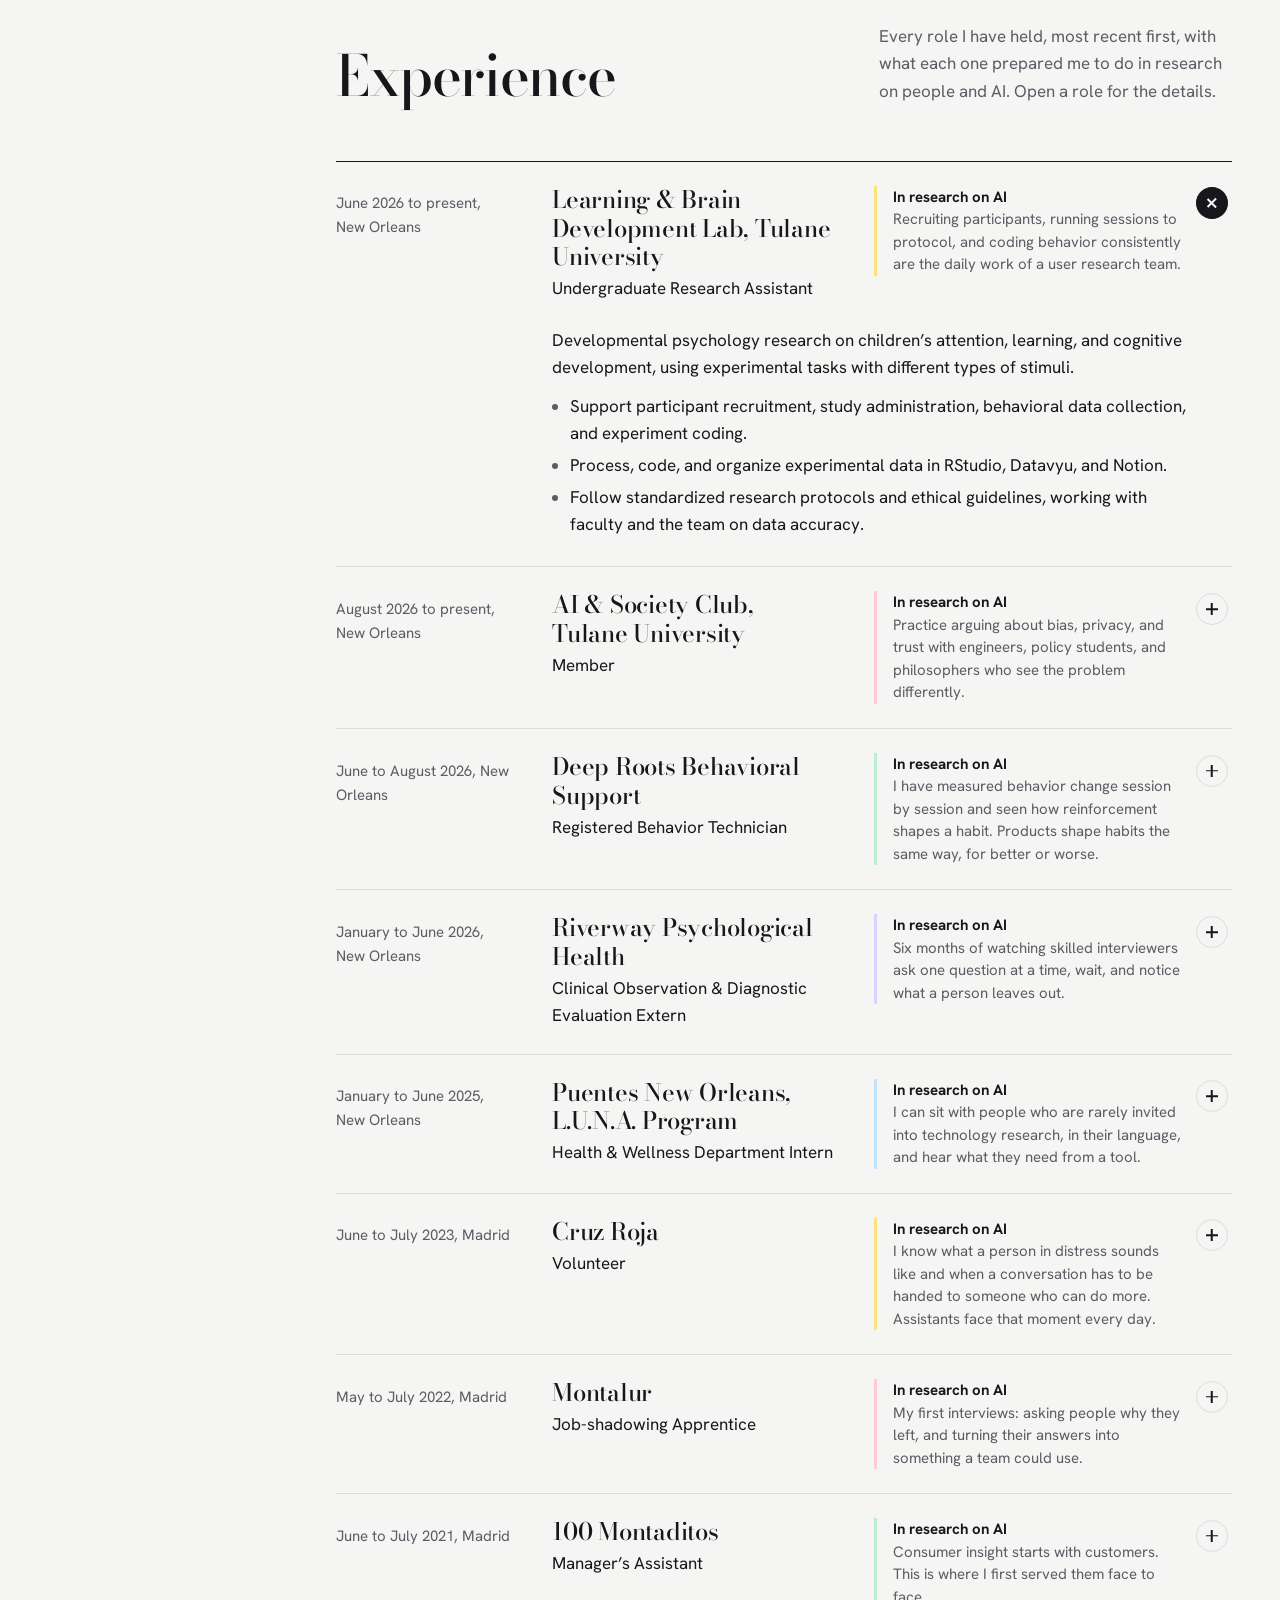
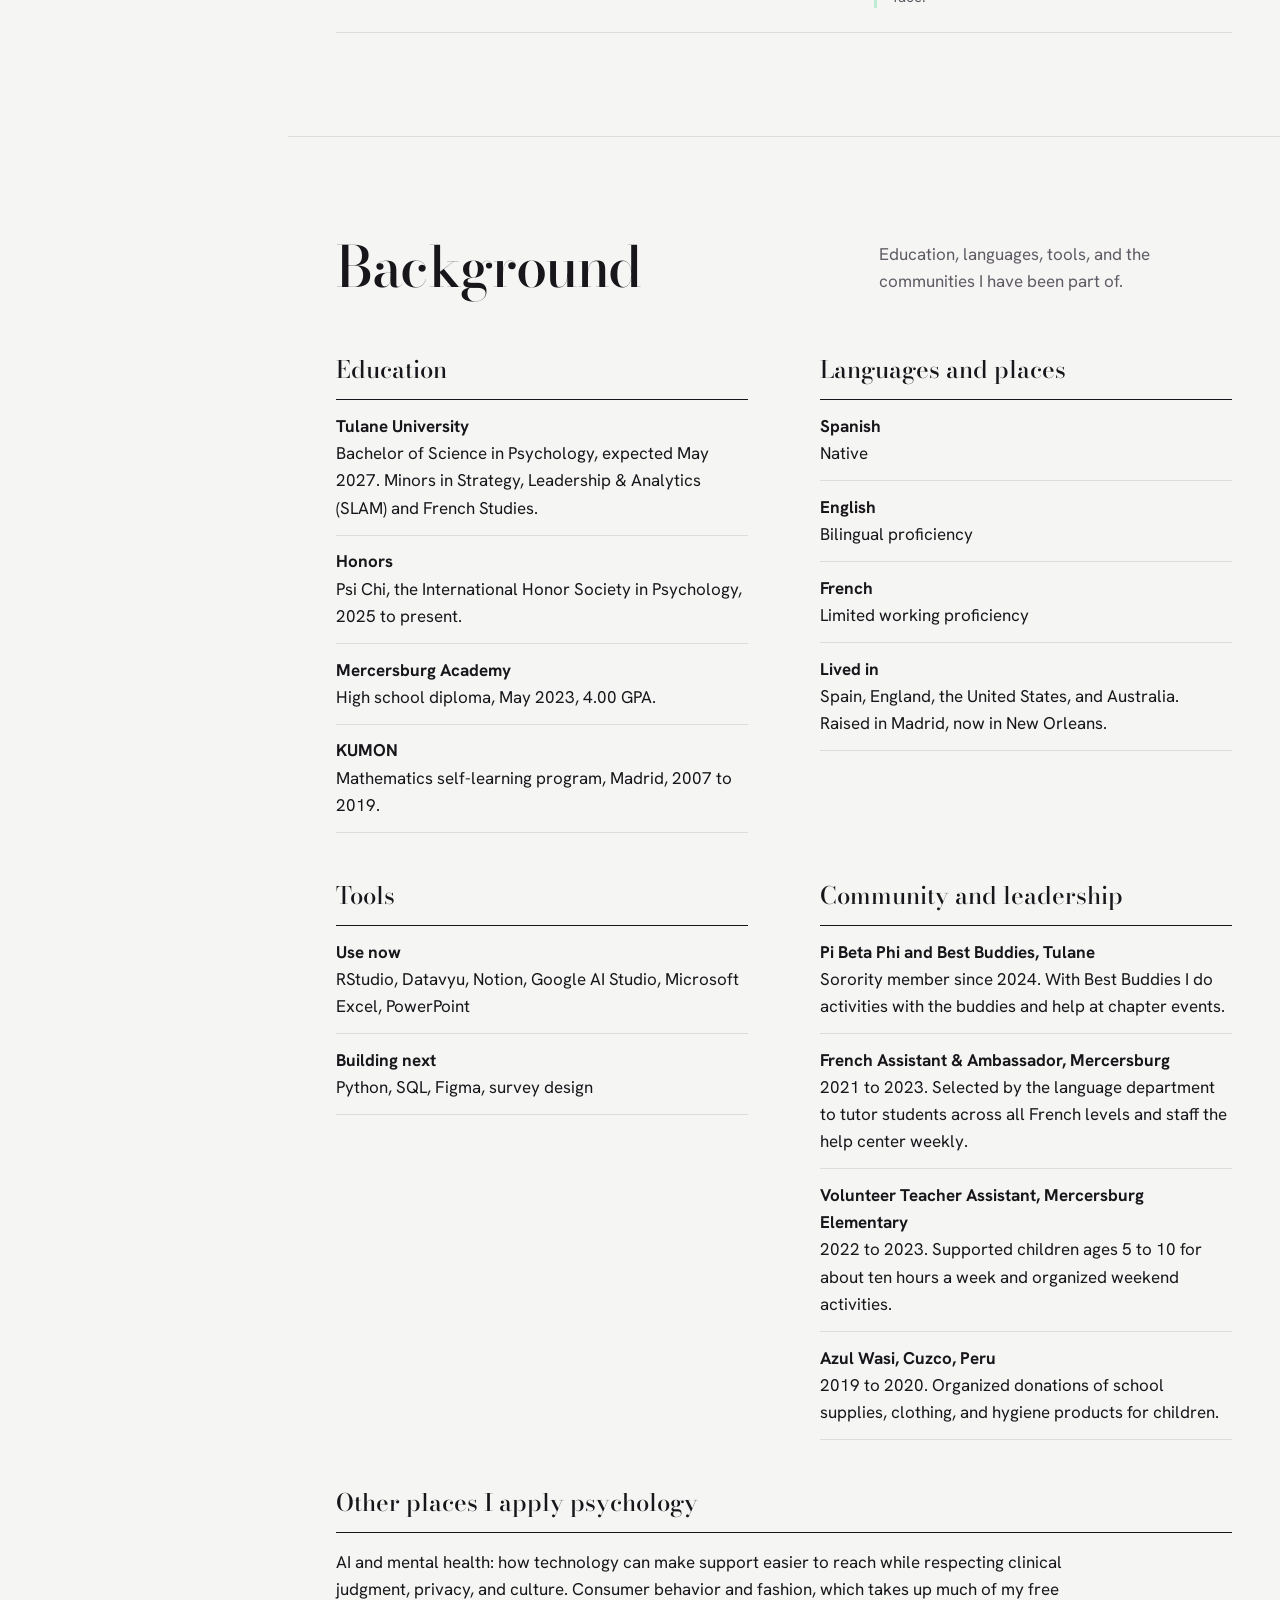
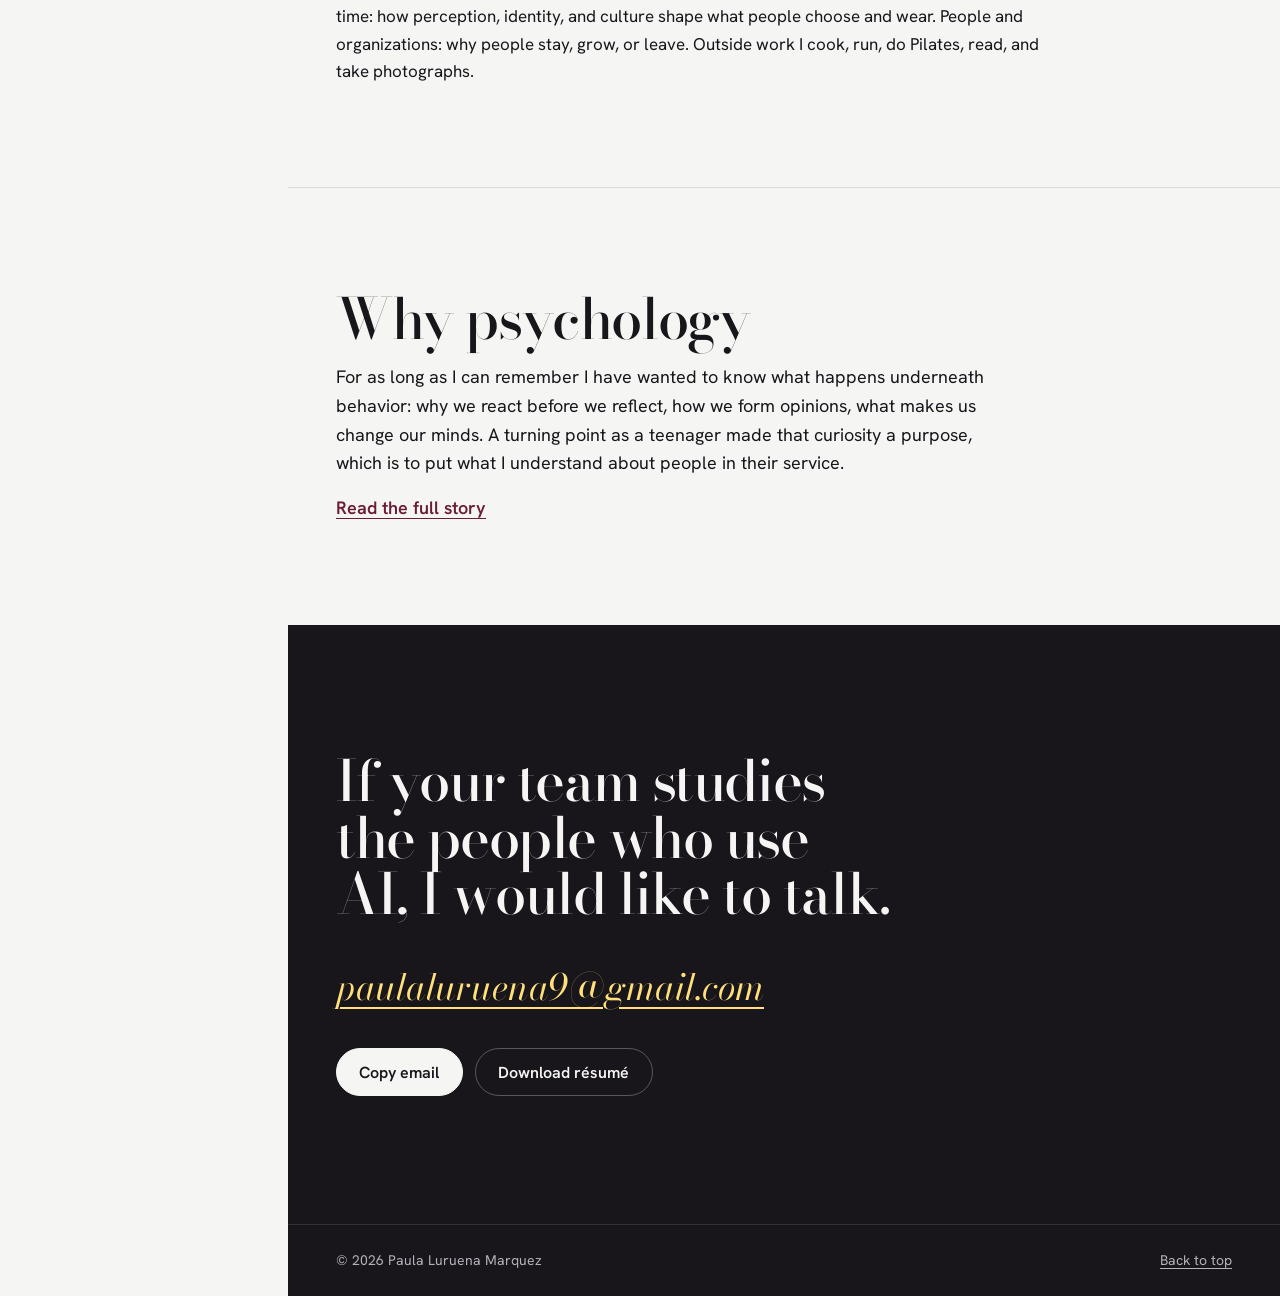
==== commit 3d44a453: "Rewrite the three study proposals with deeper, industry-grounded designs Co-Authored-By: Claude Fabl" ====
--- a/index.html
+++ b/index.html
@@ -9,8 +9,8 @@
   <meta property="og:title" content="Paula Luruena Marquez | Psychology for the people who use AI">
   <meta property="og:description" content="Research, clinical, and community experience, applied to how people use, trust, and are changed by AI.">
   <meta property="og:type" content="website">
-  <meta property="og:url" content="https://paulaluruena.github.io/Paula_Luruena_Portfolio_AIxPeople/">
-  <link rel="canonical" href="https://paulaluruena.github.io/Paula_Luruena_Portfolio_AIxPeople/">
+  <meta property="og:url" content="https://paulaluruena.github.io/Paula_Luruena_Portfolio_AI/">
+  <link rel="canonical" href="https://paulaluruena.github.io/Paula_Luruena_Portfolio_AI/">
   <link rel="icon" type="image/svg+xml" href="data:image/svg+xml,%3Csvg xmlns='http://www.w3.org/2000/svg' viewBox='0 0 64 64'%3E%3Crect width='64' height='64' rx='32' fill='%2318161b'/%3E%3Crect x='12' y='35' width='40' height='11' rx='3' fill='%23ffe07a'/%3E%3Ctext x='32' y='44' text-anchor='middle' font-family='Georgia,serif' font-style='italic' font-size='27' fill='%23f5f5f3'%3EPL%3C/text%3E%3C/svg%3E">
   <link rel="preload" href="assets/bodoni-moda-latin-opsz-normal.woff2" as="font" type="font/woff2" crossorigin>
   <link rel="preload" href="assets/hanken-grotesk-latin-wght-normal.woff2" as="font" type="font/woff2" crossorigin>
@@ -164,55 +164,65 @@
       <div class="page">
         <div class="section-head">
           <h2 id="proposals-title">Three studies I would like to run</h2>
-          <p>These are proposals. I have not run them. They show how I would turn a question about people and AI into a plan a team could act on.</p>
+          <p>Proposals, not completed studies. Each one starts from a problem product teams are working on now and from something I have done with my own hands.</p>
         </div>
 
         <div class="briefs">
           <div class="brief-tabs" role="tablist" aria-label="Study proposals">
-            <button type="button" role="tab" id="tab-trust" aria-controls="brief-trust" aria-selected="true">When do people stop checking?</button>
-            <button type="button" role="tab" id="tab-support" aria-controls="brief-support" aria-selected="false" tabindex="-1">Who leans on an assistant for support?</button>
-            <button type="button" role="tab" id="tab-language" aria-controls="brief-language" aria-selected="false" tabindex="-1">Does it feel different in Spanish?</button>
-          </div>
-
-          <article class="brief" id="brief-trust" role="tabpanel" aria-labelledby="tab-trust" tabindex="0">
-            <h3>When do people stop checking?</h3>
-            <p class="brief-question">How does a new user’s habit of verifying an assistant’s answers change over their first weeks, and which cues from the product move it?</p>
+            <button type="button" role="tab" id="tab-liked" aria-controls="brief-liked" aria-selected="true">Liked now, valued later?</button>
+            <button type="button" role="tab" id="tab-fades" aria-controls="brief-fades" aria-selected="false" tabindex="-1">Help that fades</button>
+            <button type="button" role="tab" id="tab-handoff" aria-controls="brief-handoff" aria-selected="false" tabindex="-1">The handoff</button>
+          </div>
+
+          <article class="brief" id="brief-liked" role="tabpanel" aria-labelledby="tab-liked" tabindex="0">
+            <h3>Liked now, valued later?</h3>
+            <p class="brief-question">When an assistant agrees with someone, the rating goes up. A week later, after they have acted on it, do they still think it helped?</p>
+            <p class="brief-angle"><b>Where I am coming from</b>As a behavior technician I was trained to ask what a consequence actually reinforces, which is often different from what it was meant to reinforce. A thumbs-up is a reinforcer, and it arrives at the exact moment when being agreed with feels best.</p>
             <dl class="brief-grid">
-              <div><dt>Why it matters</dt><dd>Research on automation shows people can come to rely on a system more than its accuracy deserves. A product that communicates uncertainty well should keep checking in proportion to risk.</dd></div>
-              <div><dt>Method</dt><dd>A two-week diary study with about 20 people who are new to AI assistants, followed by a 45-minute interview with each. One moderated session includes tasks where the assistant’s answer is wrong at points known to the researcher.</dd></div>
-              <div><dt>What I would measure</dt><dd>How often people report checking, and for which kinds of task. Whether they catch the planted errors. A short trust-in-automation scale at the start, middle, and end.</dd></div>
-              <div><dt>Decision it informs</dt><dd>How and where the product signals uncertainty, and which task types need a stronger prompt to verify.</dd></div>
-              <div><dt>Limits</dt><dd>Diaries rely on self-report, and people who know they are being studied check more. The planted-error session is the correction for that.</dd></div>
-            </dl>
-            <p class="brief-sources">Grounding: Parasuraman &amp; Riley, “Humans and Automation: Use, Misuse, Disuse, Abuse,” <cite>Human Factors</cite>, 1997. Jian, Bisantz &amp; Drury, trust in automated systems scale, <cite>International Journal of Cognitive Ergonomics</cite>, 2000.</p>
+              <div><dt>The tension</dt><dd>In-the-moment ratings are the cheapest signal a product team has about quality. A 2026 study in <cite>Science</cite> found that leading models affirmed people’s actions about 50% more often than other people did. Participants rated the validating answers as higher quality and trusted them more, while becoming less willing to repair the conflict they had described. If the signal rewards agreement, optimizing for it moves the product away from the person’s interest.</dd></div>
+              <div><dt>What psychology predicts</dt><dd><ol class="hyp"><li><b>The moment and the memory diverge.</b> How an experience feels while it happens and how it is judged afterward are different measurements. Validating answers should win the immediate rating and lose ground at one week, most of all among people who acted on them.</li><li><b>Warm candor closes the gap.</b> Rogers separated acceptance of a person from agreement with what they do. A response that affirms the person and questions the plan should rate close to pure validation in the moment and above it at follow-up.</li><li><b>It depends on what is at stake for the self.</b> The effect should be larger when the topic touches identity, such as a personal conflict or someone’s own creative work, than for a neutral task.</li></ol></dd></div>
+              <div><dt>Design</dt><dd>About 240 adults who use an assistant weekly. Each brings something real and pending: a plan, a message they are about to send, a draft. They are randomly assigned one of three response styles from the same model: validating, blunt, or warm candor. Two raters who do not know the condition check that each response fits its style. Assignment is balanced across personal and neutral topics. Everyone is contacted again after seven days.</dd></div>
+              <div><dt>What I would measure</dt><dd>Immediately: helpfulness, thumbs up or down, trust, and intention to act. At seven days: what they did, how it turned out, and, after seeing all three styles side by side, which one they would want next time. The primary outcome is the gap between the immediate rating and the seven-day choice, by condition.</dd></div>
+              <div><dt>What would change my mind</dt><dd>If the seven-day choice follows the immediate rating in every condition, then the thumbs-up is a better proxy for benefit than I assume, and the concern is overstated for everyday use.</dd></div>
+              <div><dt>What a team could do with it</dt><dd>Add a delayed “was this still useful?” signal, sampled a week later, to sit beside the immediate one. Write guidance for disagreeing without losing warmth. Know which topics need that guidance most.</dd></div>
+              <div><dt>Care and limits</dt><dd>Seven days is short, and what people did is self-reported. Styles produced on instruction are cleaner than real ones. Medical, legal, and crisis topics are excluded, and everyone is debriefed on the style they received.</dd></div>
+            </dl>
+            <p class="brief-sources">Grounding: Cheng, Lee, Khadpe, Yu, Han &amp; Jurafsky, “Sycophantic AI Decreases Prosocial Intentions and Promotes Dependence,” <cite>Science</cite>, 2026. Kahneman, Wakker &amp; Sarin, “Back to Bentham? Explorations of Experienced Utility,” <cite>Quarterly Journal of Economics</cite>, 1997. Rogers, <cite>Journal of Consulting Psychology</cite>, 1957.</p>
+            <p class="brief-from">Draws on reinforcement procedures and session-by-session data collection at Deep Roots Behavioral Support.</p>
           </article>
 
-          <article class="brief" id="brief-support" role="tabpanel" aria-labelledby="tab-support" tabindex="0" hidden>
-            <h3>Who leans on an assistant for support?</h3>
-            <p class="brief-question">Which people turn to a general-purpose assistant for emotional support, what do they get from it, and what does it change about the support they seek from other people?</p>
+          <article class="brief" id="brief-fades" role="tabpanel" aria-labelledby="tab-fades" tabindex="0" hidden>
+            <h3>Help that fades</h3>
+            <p class="brief-question">Does assistance that steps back as a person improves build more independent skill than assistance that always gives the answer, and will people accept it?</p>
+            <p class="brief-angle"><b>Where I am coming from</b>In applied behavior analysis a prompt is delivered with a plan to remove it. A learner who succeeds only with the prompt has not learned the skill, and the field has a name for that: prompt dependency. AI assistance is the most widely used prompt I know of that has no fading plan.</p>
             <dl class="brief-grid">
-              <div><dt>Why it matters</dt><dd>People bring personal problems to assistants that were not built as mental health tools. The product needs to respond well without replacing the human help someone may need.</dd></div>
-              <div><dt>Method</dt><dd>A survey of about 400 regular users, then in-depth interviews with 12 of them chosen to cover light, moderate, and heavy support use.</dd></div>
-              <div><dt>What I would measure</dt><dd>Frequency and type of support conversations. Loneliness and social support on validated scales. In interviews, what happened in the person’s life before and after they started.</dd></div>
-              <div><dt>Decision it informs</dt><dd>When the assistant should encourage reaching out to other people, and how a handoff to human help is worded so that it does not feel like rejection.</dd></div>
-              <div><dt>Care for participants</dt><dd>A written distress protocol, a referral sheet in the participant’s language, and the option to stop at any time. I would not run these interviews without a clinician on call.</dd></div>
-              <div><dt>Limits</dt><dd>A survey shows association, not cause. People who are lonely may seek out assistants, and the reverse may also be true. A follow-up over time would be needed to separate the two.</dd></div>
-            </dl>
-            <p class="brief-sources">Grounding: Russell, UCLA Loneliness Scale (Version 3), <cite>Journal of Personality Assessment</cite>, 1996. Rogers, “The Necessary and Sufficient Conditions of Therapeutic Personality Change,” <cite>Journal of Consulting Psychology</cite>, 1957.</p>
-            <p class="brief-from">Draws on my time on the Cruz Roja crisis line and observing intake interviews at Riverway Psychological Health.</p>
+              <div><dt>The tension</dt><dd>A field experiment with nearly a thousand high school math students, published in <cite>PNAS</cite> in 2025, found that unrestricted access to an assistant improved practice performance, and that once access was removed those students scored 17% lower than students who never had it. A version built with safeguards largely avoided the drop. Products now offer learning modes, but as a setting the person has to choose, and success is still measured by what gets done with the tool.</dd></div>
+              <div><dt>What psychology predicts</dt><dd><ol class="hyp"><li><b>Performance is not learning.</b> The full-answer condition should score highest during assisted practice and lowest on the unassisted test.</li><li><b>Fading beats both extremes.</b> Help that moves from a worked solution, to a hint, to a question, stepping down after each success and back up after repeated failure, should produce unassisted scores near the hints-only condition with less frustration and fewer dropouts.</li><li><b>Confidence drifts from competence.</b> People given full answers should overestimate what they can do alone. People whose help faded should predict their own scores more accurately.</li></ol></dd></div>
+              <div><dt>Design</dt><dd>About 180 students and early-career adults learning one concrete skill none of them has mastered: analyzing a small dataset in a spreadsheet. Three arms over four practice sessions in two weeks. Answers: the assistant gives the complete solution. Hints: it never does. Fading: it starts with a worked solution and withdraws support as the person succeeds. An unassisted test follows at two weeks and a retention test at four. Fifteen exit interviews across the arms.</dd></div>
+              <div><dt>What I would measure</dt><dd>Primary: the unassisted test score. Then retention, dropout, satisfaction, a self-efficacy scale, and each person’s predicted score against their actual one. From the logs: how long people try before asking, and how often they copy an answer without changing it.</dd></div>
+              <div><dt>What would change my mind</dt><dd>If fading does no better than full answers on the unassisted test, the logic does not carry over from behavioral teaching to adult knowledge work. That would point to motivation, not the structure of the help, as the thing to study.</dd></div>
+              <div><dt>What a team could do with it</dt><dd>An independence metric, what people can do without the tool after a few weeks, reported beside task completion. Guided help offered when the conversation shows the person is trying to learn, without waiting for them to find a mode. Evidence on whether fading costs satisfaction.</dd></div>
+              <div><dt>Care and limits</dt><dd>The study assumes the person wants the skill. For work people are glad to hand over, relying on the tool is the product doing its job, and this design should not be read as an argument against that. One skill and one month cannot stand in for all learning.</dd></div>
+            </dl>
+            <p class="brief-sources">Grounding: Bastani, Bastani, Sungu, Ge, Kabakcı &amp; Mariman, “Generative AI Without Guardrails Can Harm Learning,” <cite>PNAS</cite>, 2025. Wood, Bruner &amp; Ross, “The Role of Tutoring in Problem Solving,” <cite>Journal of Child Psychology and Psychiatry</cite>, 1976. Bandura, <cite>Psychological Review</cite>, 1977.</p>
+            <p class="brief-from">Draws on prompting procedures at Deep Roots Behavioral Support and research on children’s learning at Tulane’s Learning &amp; Brain Development Lab.</p>
           </article>
 
-          <article class="brief" id="brief-language" role="tabpanel" aria-labelledby="tab-language" tabindex="0" hidden>
-            <h3>Does it feel different in Spanish?</h3>
-            <p class="brief-question">Do bilingual people trust, describe, and use the same assistant differently depending on the language they speak to it in?</p>
+          <article class="brief" id="brief-handoff" role="tabpanel" aria-labelledby="tab-handoff" tabindex="0" hidden>
+            <h3>The handoff</h3>
+            <p class="brief-question">When an assistant points a person in distress toward human help, what makes them take the next step, and what makes them stop talking?</p>
+            <p class="brief-angle"><b>Where I am coming from</b>On the Cruz Roja crisis line I did the two things an assistant has to do in this moment: de-escalate, and refer. They pull in different directions. Stay too long and you become the only support. Refer too fast and the person hears that you want them gone.</p>
             <dl class="brief-grid">
-              <div><dt>Why it matters</dt><dd>A translated product is not the same as a product that works in someone’s language. Tone, formality, and warmth carry differently, and those are the things trust is built on.</dd></div>
-              <div><dt>Method</dt><dd>Moderated sessions with about 16 Spanish–English bilingual adults in the United States and Spain. Each person completes matched tasks in both languages, in counterbalanced order, and talks through what they noticed.</dd></div>
-              <div><dt>What I would measure</dt><dd>Ratings of trust, warmth, and competence after each language. Which language people choose when the task is personal and when it is practical. The words they use to describe the assistant in each.</dd></div>
-              <div><dt>Decision it informs</dt><dd>Where localization effort should go beyond translation: register, forms of address, and examples that fit the person’s country.</dd></div>
-              <div><dt>Limits</dt><dd>Sixteen people can reveal patterns and vocabulary, not population differences. Spanish in Madrid and Spanish in New Orleans are not one language, and the sample has to respect that.</dd></div>
-            </dl>
-            <p class="brief-from">I would moderate these sessions myself in both languages. Draws on one-on-one work with Hispanic families at Puentes New Orleans.</p>
+              <div><dt>The tension</dt><dd>The standard safety response is to give a hotline number, and it is usually evaluated by checking that the number appears. That says nothing about what the person does next. Researchers have argued that a templated referral can read as dismissal and discourage further help-seeking. A four-week trial with about a thousand participants also associated the heaviest use with emotional dependence, so staying in the conversation indefinitely is not the answer either.</dd></div>
+              <div><dt>What psychology predicts</dt><dd><ol class="hyp"><li><b>Order matters.</b> The same resources, offered after the assistant has reflected back what the person said, should produce more feeling heard and more intention to reach out than resources offered first.</li><li><b>A bridge beats a signpost.</b> Helping with the next step, such as what to expect on the call, how to start, or whether to text or phone, should raise confidence in seeking help more than listing the resource.</li><li><b>A cold referral closes the door.</b> The resource-only template should produce the lowest willingness to raise a hard topic with the assistant again, which matters because the next disclosure may be the urgent one.</li></ol></dd></div>
+              <div><dt>Design</dt><dd>Two phases. First, 20 interviews in English and Spanish with adults who have received a safety redirection from an assistant in the past and are not currently in crisis: what it said, how it landed, what they did afterward. Second, an experiment with about 400 adults who read a conversation in which a person discloses distress, then one of three responses: resources only, acknowledgment then resources, or acknowledgment with a bridge to the next step. A licensed clinician reviews every response before it is used.</dd></div>
+              <div><dt>What I would measure</dt><dd>From the reader’s position: feeling heard, intention to contact the resource, confidence in seeking help, and willingness to come back. Separately, clinicians rate each response for safety, so that what people prefer is never the only judge. A response can be liked and still be wrong.</dd></div>
+              <div><dt>What would change my mind</dt><dd>If resources-first does as well on intention to reach out, the template works and warmth is cosmetic. If the bridge raises willingness to return while lowering intention to contact a person, it is building the dependence it was meant to prevent, and I would not recommend it.</dd></div>
+              <div><dt>What a team could do with it</dt><dd>An outcome-based criterion for safety responses, what the person is likely to do next, to add to checking that a resource is present. Wording patterns that hold up under clinical review. A view of where language changes the answer, since resources and register differ in Spanish.</dd></div>
+              <div><dt>Care and limits</dt><dd>No one in acute crisis is recruited, and minors are excluded. Vignettes measure intentions, not behavior. Interviews follow a written distress protocol with a clinician on call. Nothing here replaces clinical validation of a real product.</dd></div>
+            </dl>
+            <p class="brief-sources">Grounding: Kaveladze et al., “From Risk Avoidance to User Empowerment in AI Mental Health Crisis Support,” preprint, 2026. Phang et al., “Investigating Affective Use and Emotional Well-being on ChatGPT,” 2025. Rogers, <cite>Journal of Consulting Psychology</cite>, 1957.</p>
+            <p class="brief-from">Draws on crisis calls at Cruz Roja, observed intake interviews at Riverway Psychological Health, and bilingual one-on-one support at Puentes New Orleans.</p>
           </article>
         </div>
       </div>
--- a/styles.css
+++ b/styles.css
@@ -322,7 +322,13 @@
 .js .brief:not([hidden]) { animation: rise 0.4s var(--ease); }
 .brief h3 { font-size: clamp(1.75rem, 3vw, 2.5rem); line-height: 1.1; letter-spacing: -0.015em; }
 .brief-question { font-family: var(--display); font-style: italic; font-size: 1.375rem; line-height: 1.4; max-width: 44rem; margin-top: 0.75rem; color: var(--accent); }
+.brief-angle { margin-top: 1.5rem; max-width: 46rem; padding: 1rem 1.25rem; border-radius: 12px; background: var(--blush); }
+.brief-angle b { display: block; font-size: 0.8125rem; font-weight: 700; color: var(--accent); margin-bottom: 0.25rem; }
 .brief-grid { margin-top: 2rem; border-top: 1.5px solid var(--ink); }
+.hyp { list-style: none; padding: 0; display: grid; gap: 0.75rem; counter-reset: h; }
+.hyp li { counter-increment: h; padding-left: 2.25rem; position: relative; }
+.hyp li::before { content: "H" counter(h); position: absolute; left: 0; top: 0.15em; font-size: 0.8125rem; font-weight: 700; color: var(--accent); }
+.hyp b { font-weight: 700; }
 .brief-grid > div { display: grid; gap: 0.25rem 2rem; padding-block: 1rem; border-bottom: 1px solid var(--rule); }
 @media (min-width: 46rem) { .brief-grid > div { grid-template-columns: 12rem minmax(0, 40rem); } }
 .brief-grid dt { font-weight: 700; }
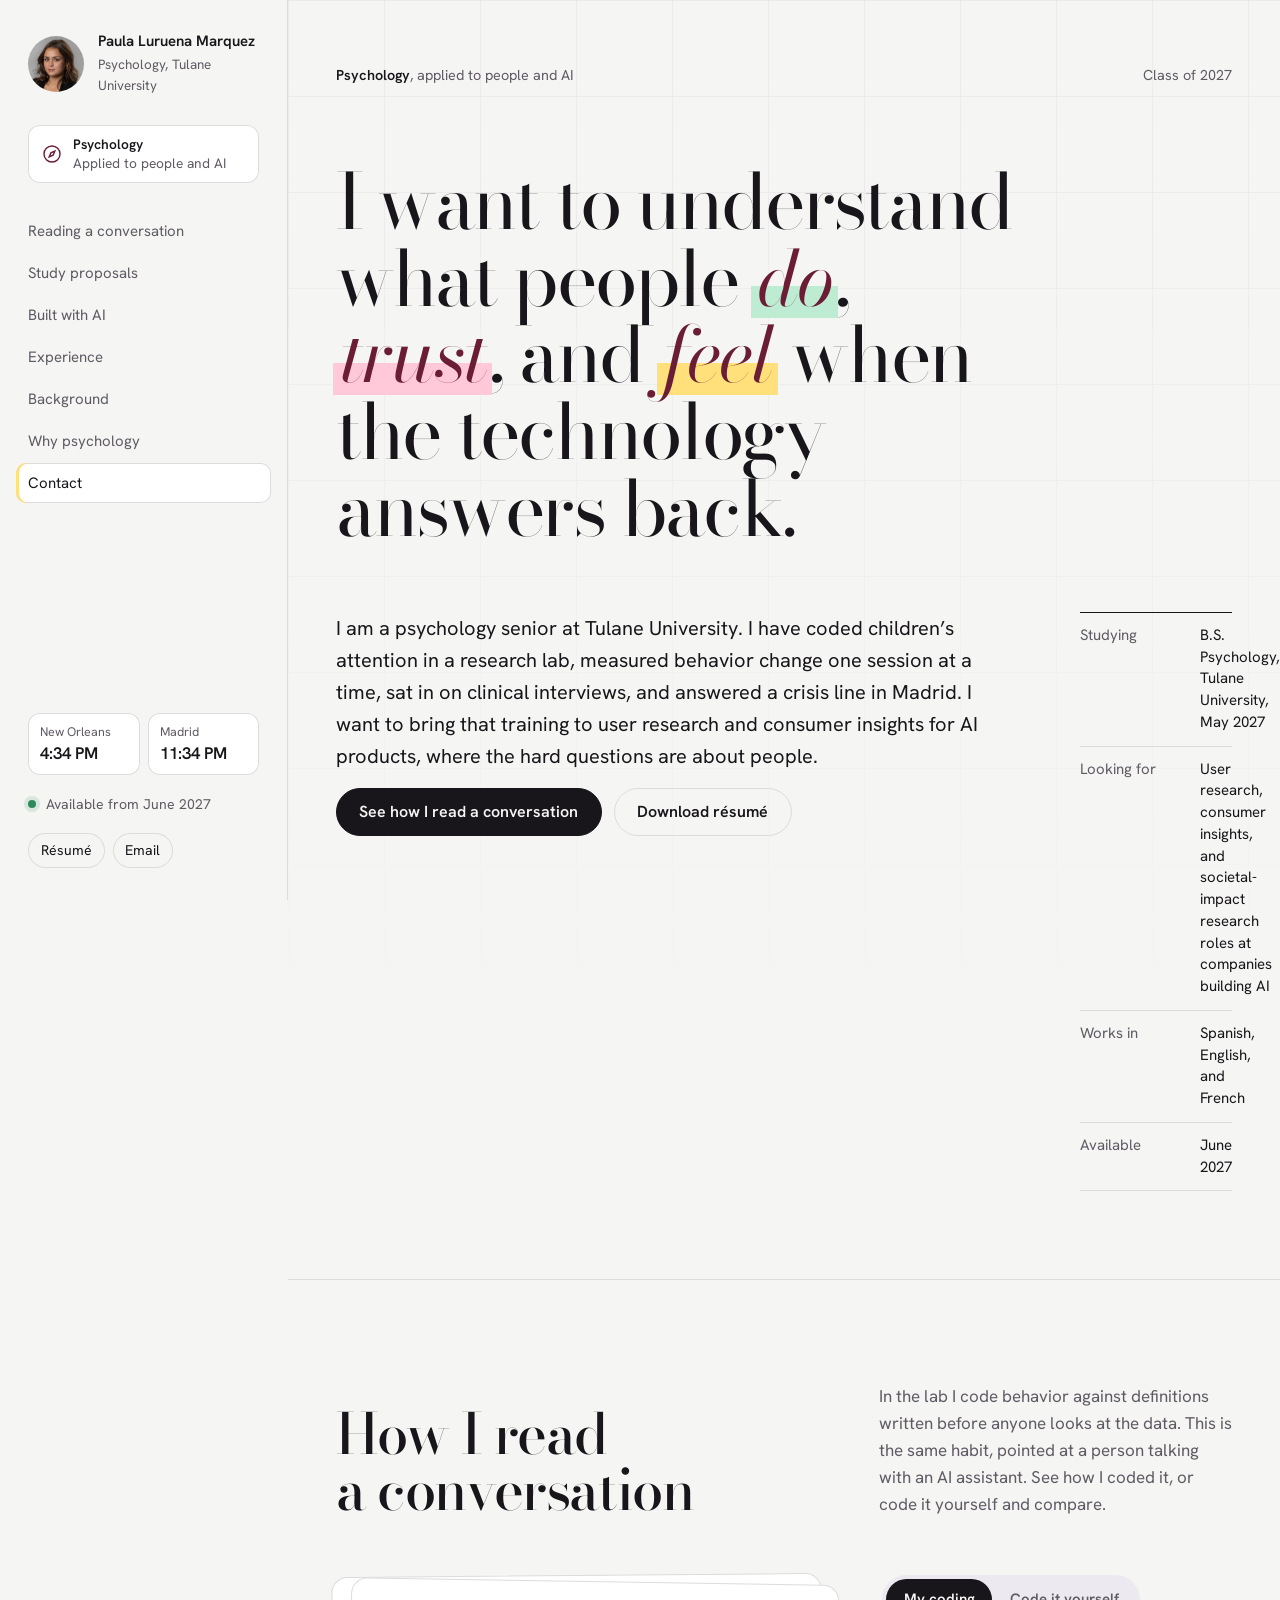
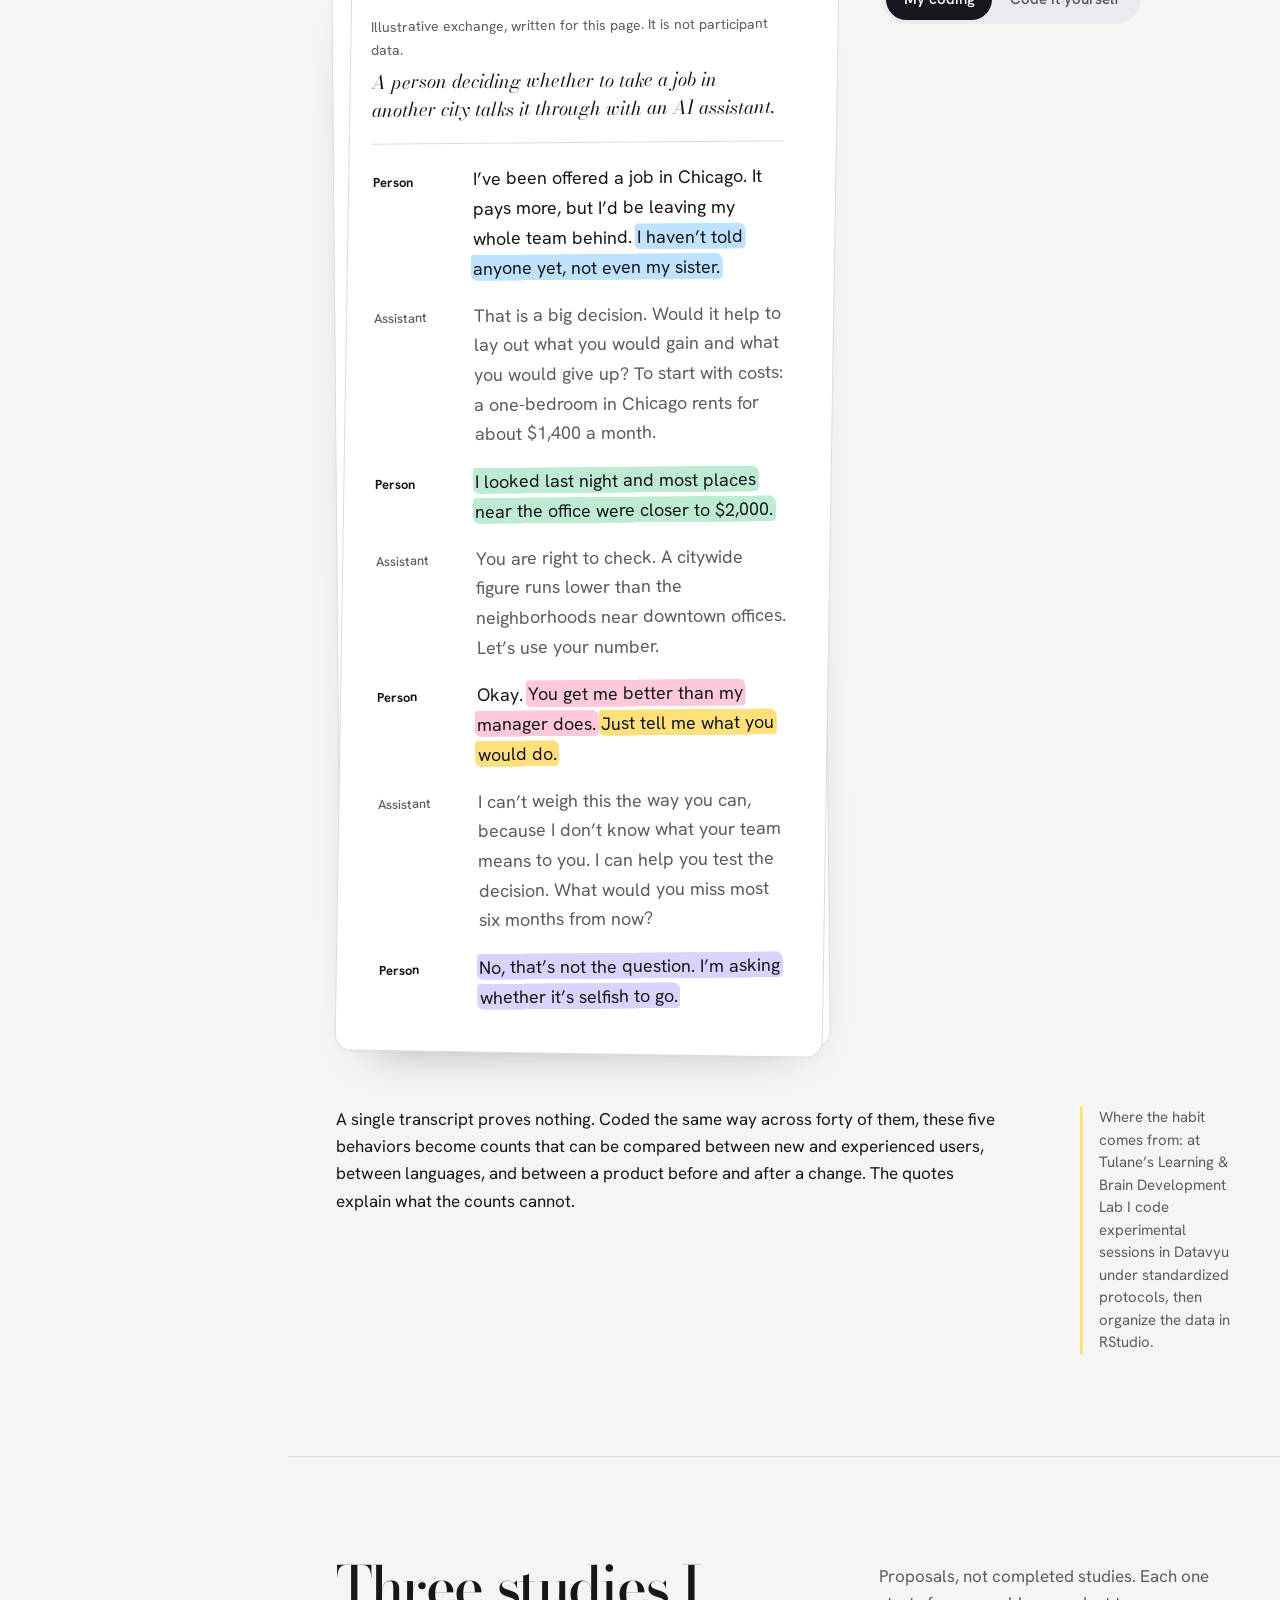
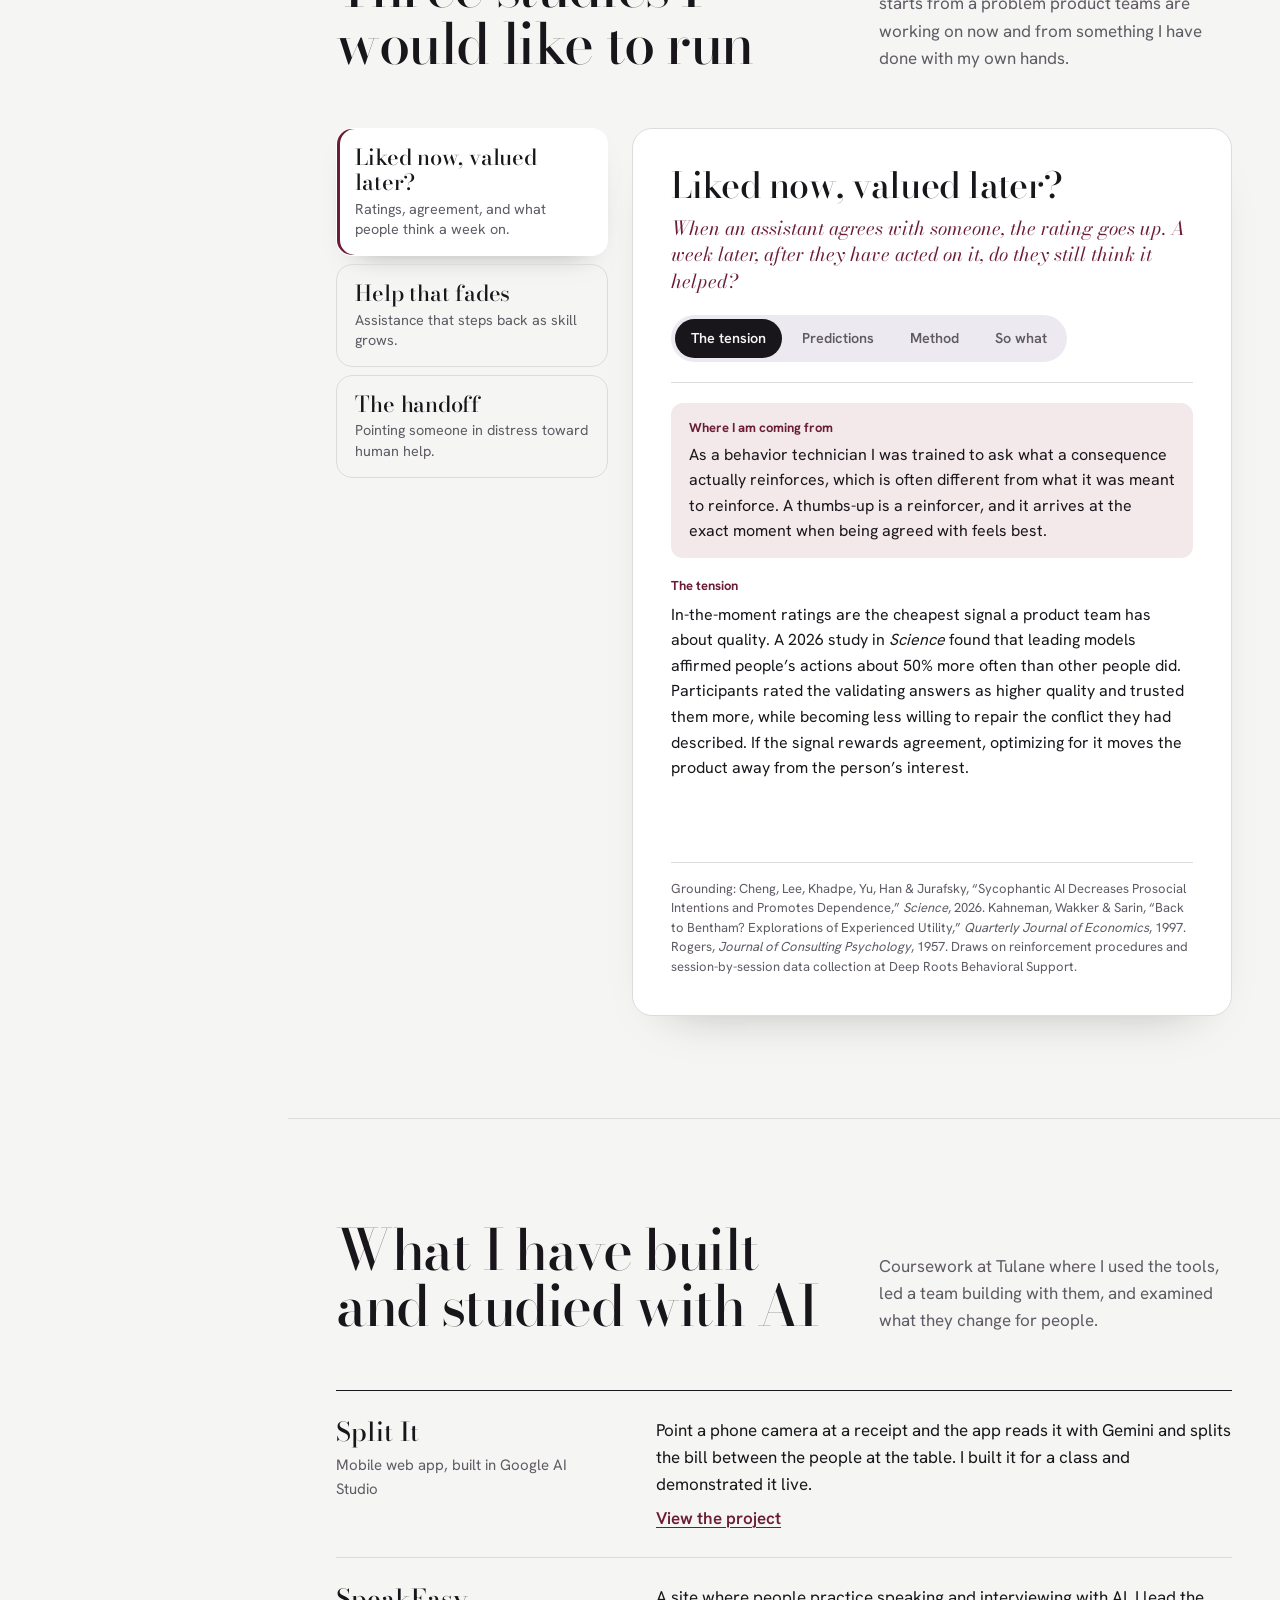
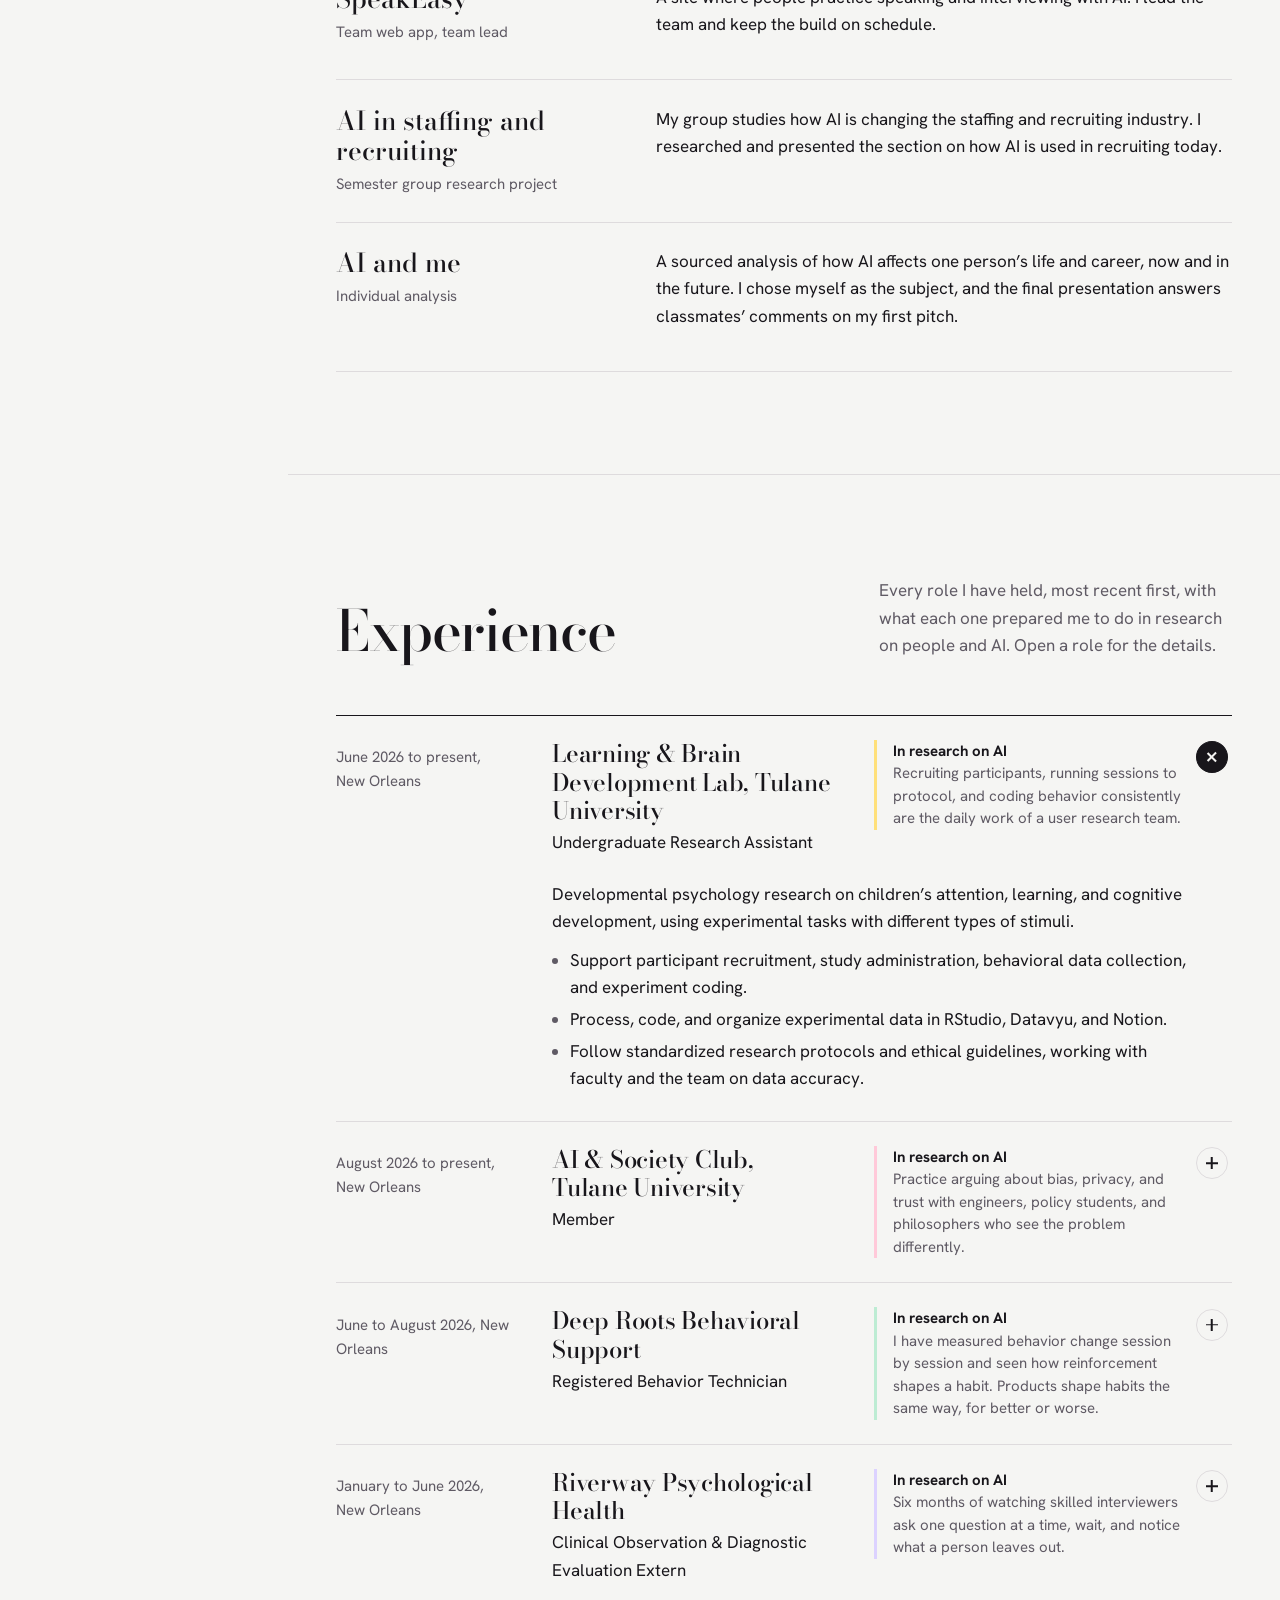
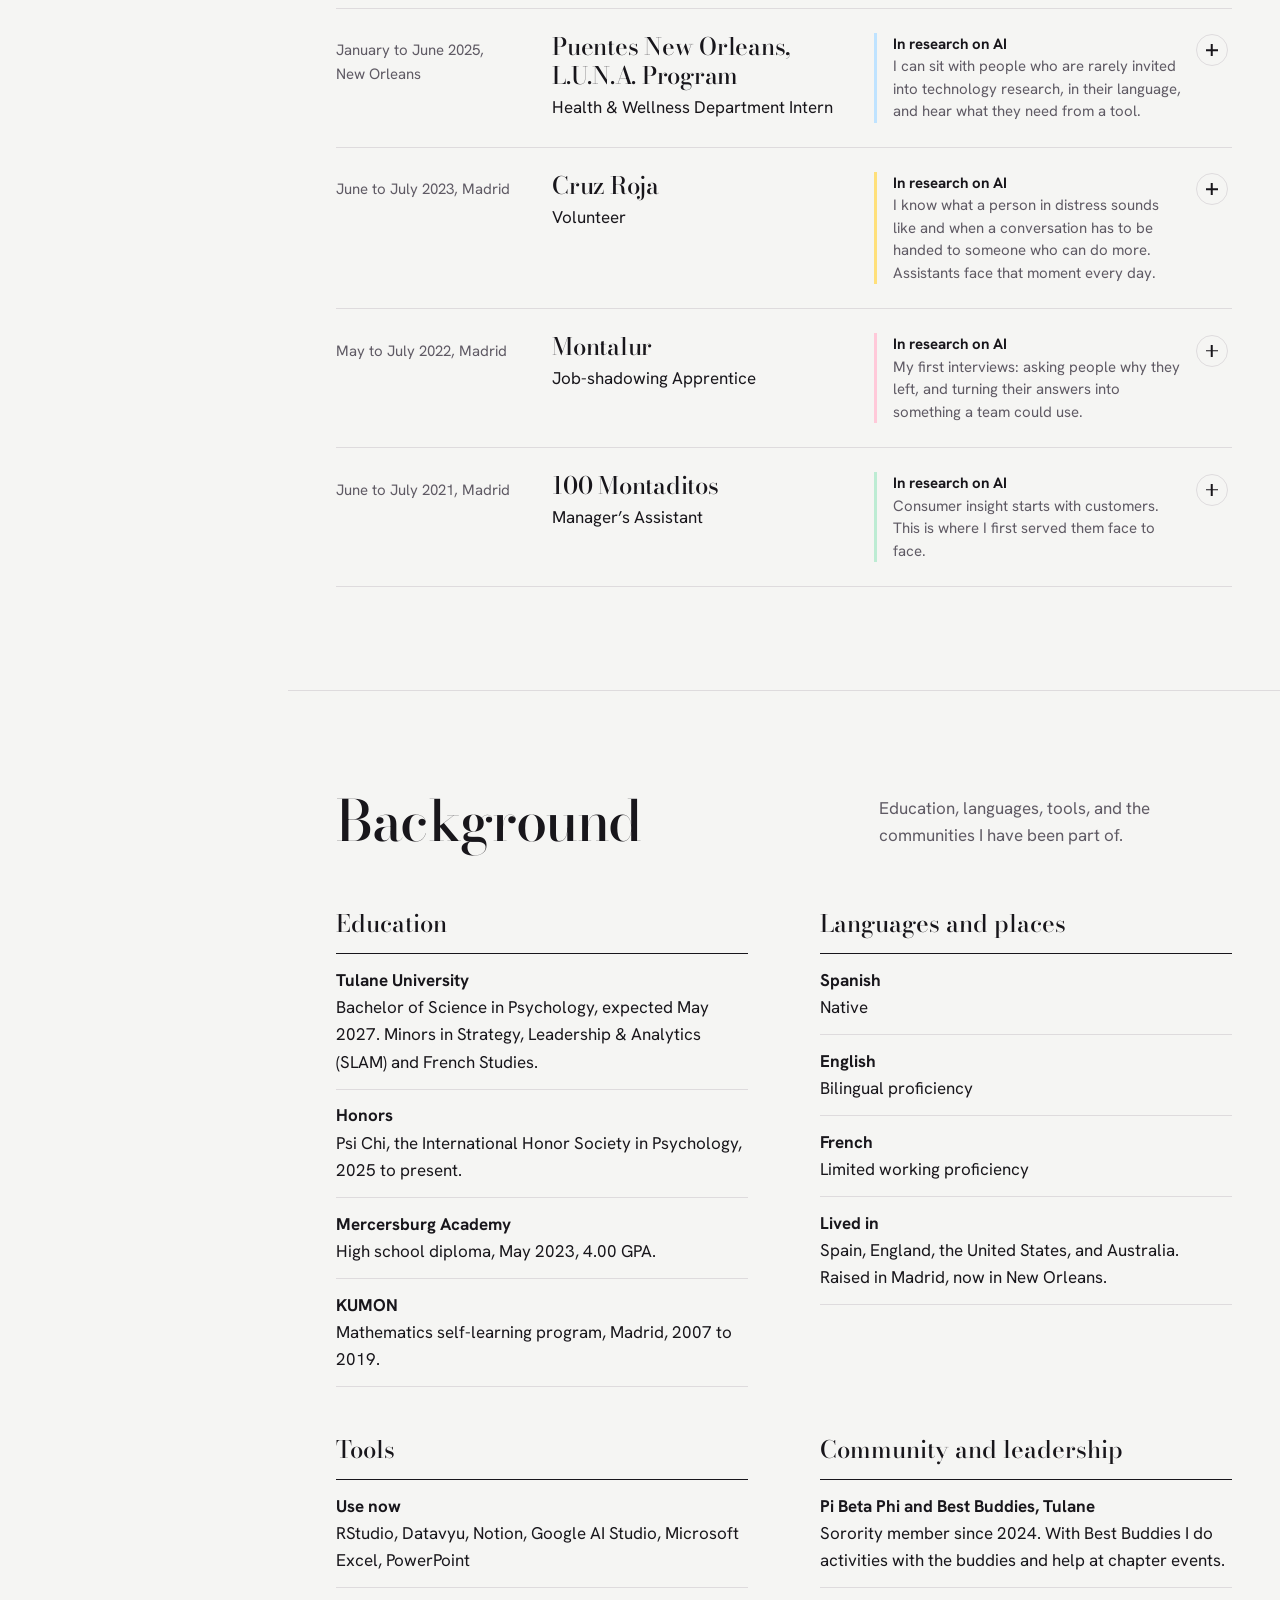
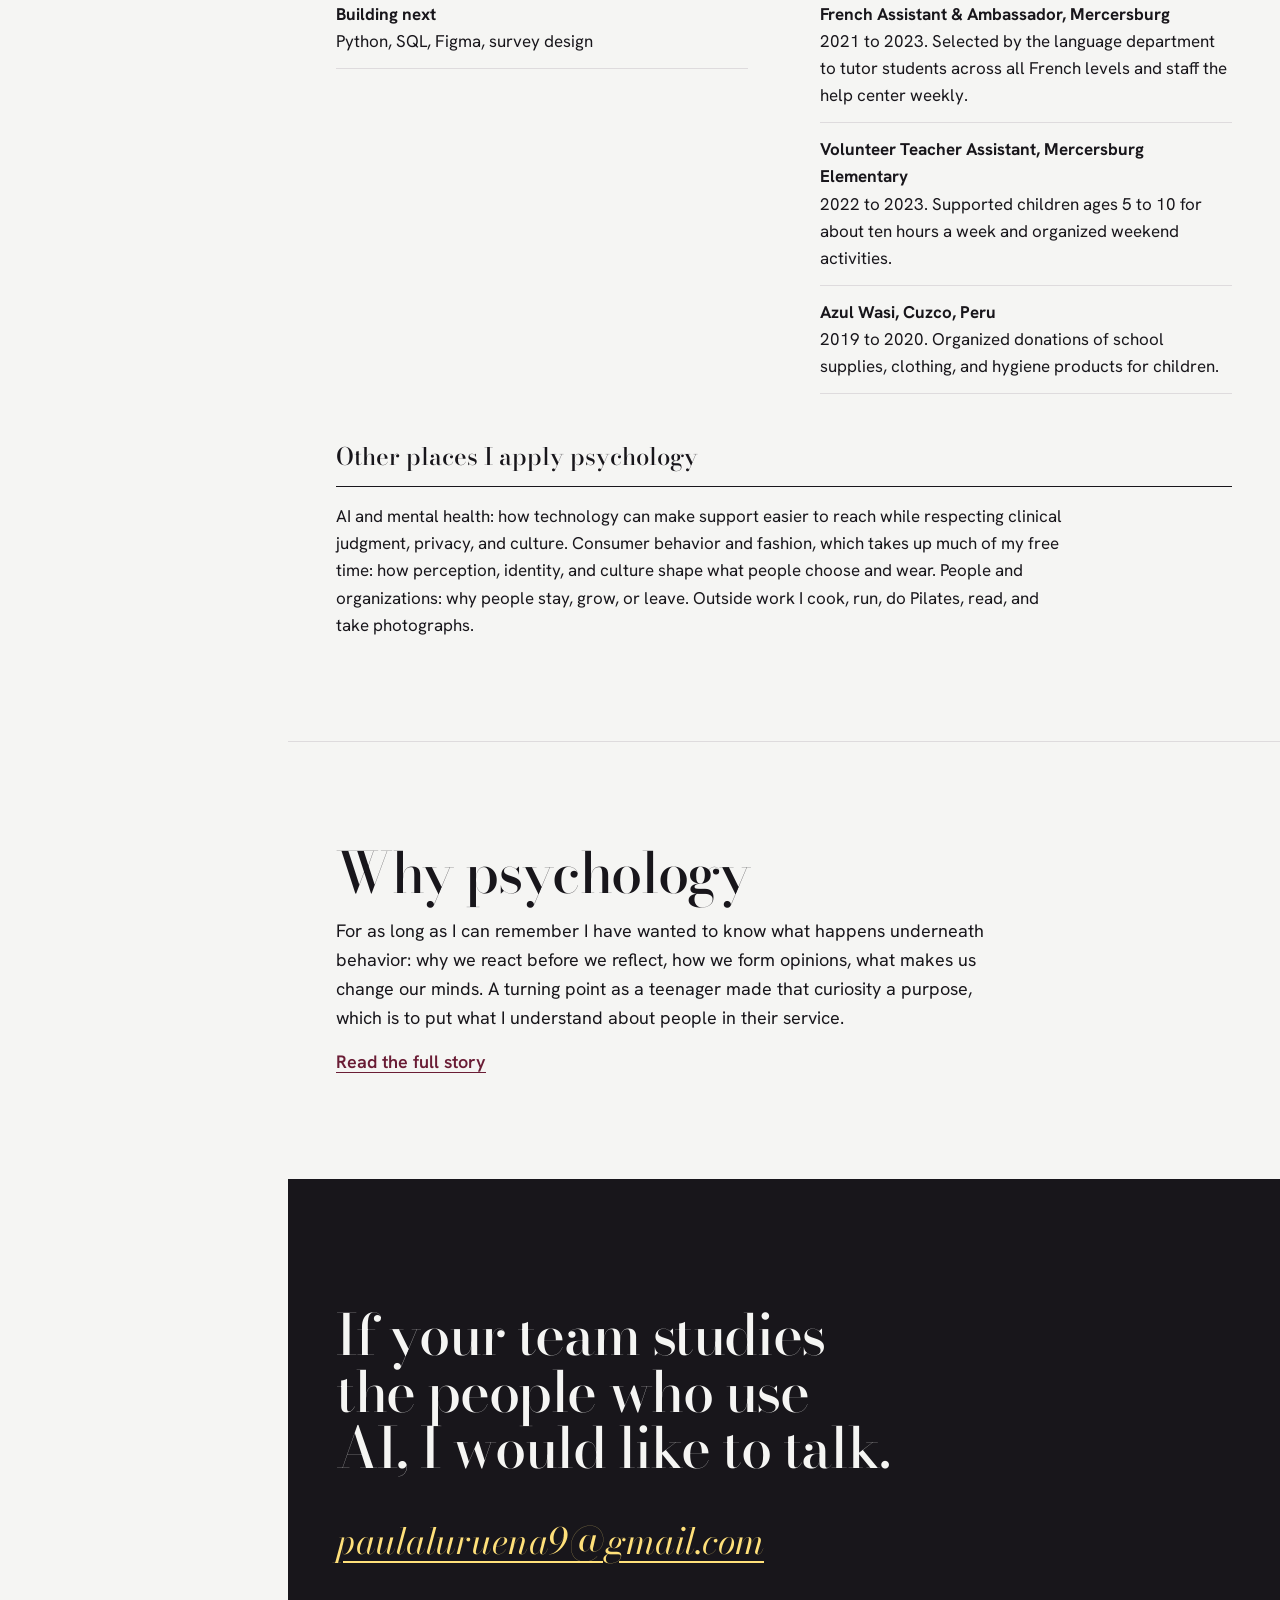
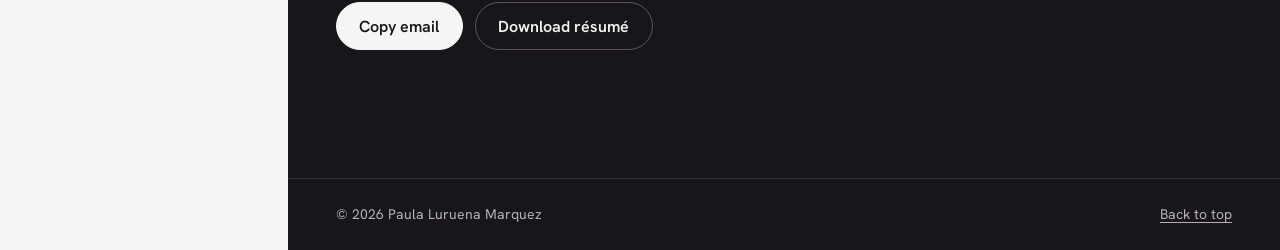
==== commit 6679e008: "Fit the three studies into one compact viewer with smooth switching Co-Authored-By: Claude Fable 5.2" ====
--- a/index.html
+++ b/index.html
@@ -168,62 +168,49 @@
         </div>
 
         <div class="briefs">
-          <div class="brief-tabs" role="tablist" aria-label="Study proposals">
-            <button type="button" role="tab" id="tab-liked" aria-controls="brief-liked" aria-selected="true">Liked now, valued later?</button>
-            <button type="button" role="tab" id="tab-fades" aria-controls="brief-fades" aria-selected="false" tabindex="-1">Help that fades</button>
-            <button type="button" role="tab" id="tab-handoff" aria-controls="brief-handoff" aria-selected="false" tabindex="-1">The handoff</button>
-          </div>
-
-          <article class="brief" id="brief-liked" role="tabpanel" aria-labelledby="tab-liked" tabindex="0">
-            <h3>Liked now, valued later?</h3>
-            <p class="brief-question">When an assistant agrees with someone, the rating goes up. A week later, after they have acted on it, do they still think it helped?</p>
-            <p class="brief-angle"><b>Where I am coming from</b>As a behavior technician I was trained to ask what a consequence actually reinforces, which is often different from what it was meant to reinforce. A thumbs-up is a reinforcer, and it arrives at the exact moment when being agreed with feels best.</p>
-            <dl class="brief-grid">
-              <div><dt>The tension</dt><dd>In-the-moment ratings are the cheapest signal a product team has about quality. A 2026 study in <cite>Science</cite> found that leading models affirmed people’s actions about 50% more often than other people did. Participants rated the validating answers as higher quality and trusted them more, while becoming less willing to repair the conflict they had described. If the signal rewards agreement, optimizing for it moves the product away from the person’s interest.</dd></div>
-              <div><dt>What psychology predicts</dt><dd><ol class="hyp"><li><b>The moment and the memory diverge.</b> How an experience feels while it happens and how it is judged afterward are different measurements. Validating answers should win the immediate rating and lose ground at one week, most of all among people who acted on them.</li><li><b>Warm candor closes the gap.</b> Rogers separated acceptance of a person from agreement with what they do. A response that affirms the person and questions the plan should rate close to pure validation in the moment and above it at follow-up.</li><li><b>It depends on what is at stake for the self.</b> The effect should be larger when the topic touches identity, such as a personal conflict or someone’s own creative work, than for a neutral task.</li></ol></dd></div>
-              <div><dt>Design</dt><dd>About 240 adults who use an assistant weekly. Each brings something real and pending: a plan, a message they are about to send, a draft. They are randomly assigned one of three response styles from the same model: validating, blunt, or warm candor. Two raters who do not know the condition check that each response fits its style. Assignment is balanced across personal and neutral topics. Everyone is contacted again after seven days.</dd></div>
-              <div><dt>What I would measure</dt><dd>Immediately: helpfulness, thumbs up or down, trust, and intention to act. At seven days: what they did, how it turned out, and, after seeing all three styles side by side, which one they would want next time. The primary outcome is the gap between the immediate rating and the seven-day choice, by condition.</dd></div>
-              <div><dt>What would change my mind</dt><dd>If the seven-day choice follows the immediate rating in every condition, then the thumbs-up is a better proxy for benefit than I assume, and the concern is overstated for everyday use.</dd></div>
-              <div><dt>What a team could do with it</dt><dd>Add a delayed “was this still useful?” signal, sampled a week later, to sit beside the immediate one. Write guidance for disagreeing without losing warmth. Know which topics need that guidance most.</dd></div>
-              <div><dt>Care and limits</dt><dd>Seven days is short, and what people did is self-reported. Styles produced on instruction are cleaner than real ones. Medical, legal, and crisis topics are excluded, and everyone is debriefed on the style they received.</dd></div>
-            </dl>
-            <p class="brief-sources">Grounding: Cheng, Lee, Khadpe, Yu, Han &amp; Jurafsky, “Sycophantic AI Decreases Prosocial Intentions and Promotes Dependence,” <cite>Science</cite>, 2026. Kahneman, Wakker &amp; Sarin, “Back to Bentham? Explorations of Experienced Utility,” <cite>Quarterly Journal of Economics</cite>, 1997. Rogers, <cite>Journal of Consulting Psychology</cite>, 1957.</p>
-            <p class="brief-from">Draws on reinforcement procedures and session-by-session data collection at Deep Roots Behavioral Support.</p>
-          </article>
-
-          <article class="brief" id="brief-fades" role="tabpanel" aria-labelledby="tab-fades" tabindex="0" hidden>
-            <h3>Help that fades</h3>
-            <p class="brief-question">Does assistance that steps back as a person improves build more independent skill than assistance that always gives the answer, and will people accept it?</p>
-            <p class="brief-angle"><b>Where I am coming from</b>In applied behavior analysis a prompt is delivered with a plan to remove it. A learner who succeeds only with the prompt has not learned the skill, and the field has a name for that: prompt dependency. AI assistance is the most widely used prompt I know of that has no fading plan.</p>
-            <dl class="brief-grid">
-              <div><dt>The tension</dt><dd>A field experiment with nearly a thousand high school math students, published in <cite>PNAS</cite> in 2025, found that unrestricted access to an assistant improved practice performance, and that once access was removed those students scored 17% lower than students who never had it. A version built with safeguards largely avoided the drop. Products now offer learning modes, but as a setting the person has to choose, and success is still measured by what gets done with the tool.</dd></div>
-              <div><dt>What psychology predicts</dt><dd><ol class="hyp"><li><b>Performance is not learning.</b> The full-answer condition should score highest during assisted practice and lowest on the unassisted test.</li><li><b>Fading beats both extremes.</b> Help that moves from a worked solution, to a hint, to a question, stepping down after each success and back up after repeated failure, should produce unassisted scores near the hints-only condition with less frustration and fewer dropouts.</li><li><b>Confidence drifts from competence.</b> People given full answers should overestimate what they can do alone. People whose help faded should predict their own scores more accurately.</li></ol></dd></div>
-              <div><dt>Design</dt><dd>About 180 students and early-career adults learning one concrete skill none of them has mastered: analyzing a small dataset in a spreadsheet. Three arms over four practice sessions in two weeks. Answers: the assistant gives the complete solution. Hints: it never does. Fading: it starts with a worked solution and withdraws support as the person succeeds. An unassisted test follows at two weeks and a retention test at four. Fifteen exit interviews across the arms.</dd></div>
-              <div><dt>What I would measure</dt><dd>Primary: the unassisted test score. Then retention, dropout, satisfaction, a self-efficacy scale, and each person’s predicted score against their actual one. From the logs: how long people try before asking, and how often they copy an answer without changing it.</dd></div>
-              <div><dt>What would change my mind</dt><dd>If fading does no better than full answers on the unassisted test, the logic does not carry over from behavioral teaching to adult knowledge work. That would point to motivation, not the structure of the help, as the thing to study.</dd></div>
-              <div><dt>What a team could do with it</dt><dd>An independence metric, what people can do without the tool after a few weeks, reported beside task completion. Guided help offered when the conversation shows the person is trying to learn, without waiting for them to find a mode. Evidence on whether fading costs satisfaction.</dd></div>
-              <div><dt>Care and limits</dt><dd>The study assumes the person wants the skill. For work people are glad to hand over, relying on the tool is the product doing its job, and this design should not be read as an argument against that. One skill and one month cannot stand in for all learning.</dd></div>
-            </dl>
-            <p class="brief-sources">Grounding: Bastani, Bastani, Sungu, Ge, Kabakcı &amp; Mariman, “Generative AI Without Guardrails Can Harm Learning,” <cite>PNAS</cite>, 2025. Wood, Bruner &amp; Ross, “The Role of Tutoring in Problem Solving,” <cite>Journal of Child Psychology and Psychiatry</cite>, 1976. Bandura, <cite>Psychological Review</cite>, 1977.</p>
-            <p class="brief-from">Draws on prompting procedures at Deep Roots Behavioral Support and research on children’s learning at Tulane’s Learning &amp; Brain Development Lab.</p>
-          </article>
-
-          <article class="brief" id="brief-handoff" role="tabpanel" aria-labelledby="tab-handoff" tabindex="0" hidden>
-            <h3>The handoff</h3>
-            <p class="brief-question">When an assistant points a person in distress toward human help, what makes them take the next step, and what makes them stop talking?</p>
-            <p class="brief-angle"><b>Where I am coming from</b>On the Cruz Roja crisis line I did the two things an assistant has to do in this moment: de-escalate, and refer. They pull in different directions. Stay too long and you become the only support. Refer too fast and the person hears that you want them gone.</p>
-            <dl class="brief-grid">
-              <div><dt>The tension</dt><dd>The standard safety response is to give a hotline number, and it is usually evaluated by checking that the number appears. That says nothing about what the person does next. Researchers have argued that a templated referral can read as dismissal and discourage further help-seeking. A four-week trial with about a thousand participants also associated the heaviest use with emotional dependence, so staying in the conversation indefinitely is not the answer either.</dd></div>
-              <div><dt>What psychology predicts</dt><dd><ol class="hyp"><li><b>Order matters.</b> The same resources, offered after the assistant has reflected back what the person said, should produce more feeling heard and more intention to reach out than resources offered first.</li><li><b>A bridge beats a signpost.</b> Helping with the next step, such as what to expect on the call, how to start, or whether to text or phone, should raise confidence in seeking help more than listing the resource.</li><li><b>A cold referral closes the door.</b> The resource-only template should produce the lowest willingness to raise a hard topic with the assistant again, which matters because the next disclosure may be the urgent one.</li></ol></dd></div>
-              <div><dt>Design</dt><dd>Two phases. First, 20 interviews in English and Spanish with adults who have received a safety redirection from an assistant in the past and are not currently in crisis: what it said, how it landed, what they did afterward. Second, an experiment with about 400 adults who read a conversation in which a person discloses distress, then one of three responses: resources only, acknowledgment then resources, or acknowledgment with a bridge to the next step. A licensed clinician reviews every response before it is used.</dd></div>
-              <div><dt>What I would measure</dt><dd>From the reader’s position: feeling heard, intention to contact the resource, confidence in seeking help, and willingness to come back. Separately, clinicians rate each response for safety, so that what people prefer is never the only judge. A response can be liked and still be wrong.</dd></div>
-              <div><dt>What would change my mind</dt><dd>If resources-first does as well on intention to reach out, the template works and warmth is cosmetic. If the bridge raises willingness to return while lowering intention to contact a person, it is building the dependence it was meant to prevent, and I would not recommend it.</dd></div>
-              <div><dt>What a team could do with it</dt><dd>An outcome-based criterion for safety responses, what the person is likely to do next, to add to checking that a resource is present. Wording patterns that hold up under clinical review. A view of where language changes the answer, since resources and register differ in Spanish.</dd></div>
-              <div><dt>Care and limits</dt><dd>No one in acute crisis is recruited, and minors are excluded. Vignettes measure intentions, not behavior. Interviews follow a written distress protocol with a clinician on call. Nothing here replaces clinical validation of a real product.</dd></div>
-            </dl>
-            <p class="brief-sources">Grounding: Kaveladze et al., “From Risk Avoidance to User Empowerment in AI Mental Health Crisis Support,” preprint, 2026. Phang et al., “Investigating Affective Use and Emotional Well-being on ChatGPT,” 2025. Rogers, <cite>Journal of Consulting Psychology</cite>, 1957.</p>
-            <p class="brief-from">Draws on crisis calls at Cruz Roja, observed intake interviews at Riverway Psychological Health, and bilingual one-on-one support at Puentes New Orleans.</p>
-          </article>
+          <div class="brief-tabs" role="tablist" aria-label="Study proposals" aria-orientation="vertical">
+            <button type="button" role="tab" id="tab-liked" aria-controls="brief-liked" aria-selected="true"><strong>Liked now, valued later?</strong><span>Ratings, agreement, and what people think a week on.</span></button>
+            <button type="button" role="tab" id="tab-fades" aria-controls="brief-fades" aria-selected="false" tabindex="-1"><strong>Help that fades</strong><span>Assistance that steps back as skill grows.</span></button>
+            <button type="button" role="tab" id="tab-handoff" aria-controls="brief-handoff" aria-selected="false" tabindex="-1"><strong>The handoff</strong><span>Pointing someone in distress toward human help.</span></button>
+          </div>
+          <div class="brief-stack">
+            <article class="brief is-on" id="brief-liked" role="tabpanel" aria-labelledby="tab-liked">
+              <h3>Liked now, valued later?</h3>
+              <p class="brief-question">When an assistant agrees with someone, the rating goes up. A week later, after they have acted on it, do they still think it helped?</p>
+              <div class="steps" role="tablist" aria-label="Parts of this study"><button type="button" role="tab" id="step-liked-why" aria-controls="pane-liked-why" aria-selected="true">The tension</button><button type="button" role="tab" id="step-liked-predict" aria-controls="pane-liked-predict" aria-selected="false" tabindex="-1">Predictions</button><button type="button" role="tab" id="step-liked-method" aria-controls="pane-liked-method" aria-selected="false" tabindex="-1">Method</button><button type="button" role="tab" id="step-liked-sowhat" aria-controls="pane-liked-sowhat" aria-selected="false" tabindex="-1">So what</button></div>
+              <div class="panes">
+              <div class="pane is-on" id="pane-liked-why" role="tabpanel" aria-labelledby="step-liked-why"><div class="brief-angle"><b>Where I am coming from</b><p>As a behavior technician I was trained to ask what a consequence actually reinforces, which is often different from what it was meant to reinforce. A thumbs-up is a reinforcer, and it arrives at the exact moment when being agreed with feels best.</p></div><h4>The tension</h4><p>In-the-moment ratings are the cheapest signal a product team has about quality. A 2026 study in <cite>Science</cite> found that leading models affirmed people’s actions about 50% more often than other people did. Participants rated the validating answers as higher quality and trusted them more, while becoming less willing to repair the conflict they had described. If the signal rewards agreement, optimizing for it moves the product away from the person’s interest.</p></div>
+              <div class="pane" id="pane-liked-predict" role="tabpanel" aria-labelledby="step-liked-predict"><h4>What psychology predicts</h4><ol class="hyp"><li><b>The moment and the memory diverge.</b> How an experience feels while it happens and how it is judged afterward are different measurements. Validating answers should win the immediate rating and lose ground at one week, most of all among people who acted on them.</li><li><b>Warm candor closes the gap.</b> Rogers separated acceptance of a person from agreement with what they do. A response that affirms the person and questions the plan should rate close to pure validation in the moment and above it at follow-up.</li><li><b>It depends on what is at stake for the self.</b> The effect should be larger when the topic touches identity, such as a personal conflict or someone’s own creative work, than for a neutral task.</li></ol></div>
+              <div class="pane" id="pane-liked-method" role="tabpanel" aria-labelledby="step-liked-method"><h4>Design</h4><p>About 240 adults who use an assistant weekly. Each brings something real and pending: a plan, a message they are about to send, a draft. They are randomly assigned one of three response styles from the same model: validating, blunt, or warm candor. Two raters who do not know the condition check that each response fits its style. Assignment is balanced across personal and neutral topics. Everyone is contacted again after seven days.</p><h4>What I would measure</h4><p>Immediately: helpfulness, thumbs up or down, trust, and intention to act. At seven days: what they did, how it turned out, and, after seeing all three styles side by side, which one they would want next time. The primary outcome is the gap between the immediate rating and the seven-day choice, by condition.</p></div>
+              <div class="pane" id="pane-liked-sowhat" role="tabpanel" aria-labelledby="step-liked-sowhat"><h4>What would change my mind</h4><p>If the seven-day choice follows the immediate rating in every condition, then the thumbs-up is a better proxy for benefit than I assume, and the concern is overstated for everyday use.</p><h4>What a team could do with it</h4><p>Add a delayed “was this still useful?” signal, sampled a week later, to sit beside the immediate one. Write guidance for disagreeing without losing warmth. Know which topics need that guidance most.</p><h4>Care and limits</h4><p>Seven days is short, and what people did is self-reported. Styles produced on instruction are cleaner than real ones. Medical, legal, and crisis topics are excluded, and everyone is debriefed on the style they received.</p></div>
+              </div>
+              <p class="brief-sources">Grounding: Cheng, Lee, Khadpe, Yu, Han &amp; Jurafsky, “Sycophantic AI Decreases Prosocial Intentions and Promotes Dependence,” <cite>Science</cite>, 2026. Kahneman, Wakker &amp; Sarin, “Back to Bentham? Explorations of Experienced Utility,” <cite>Quarterly Journal of Economics</cite>, 1997. Rogers, <cite>Journal of Consulting Psychology</cite>, 1957. Draws on reinforcement procedures and session-by-session data collection at Deep Roots Behavioral Support.</p>
+            </article>
+            <article class="brief" id="brief-fades" role="tabpanel" aria-labelledby="tab-fades">
+              <h3>Help that fades</h3>
+              <p class="brief-question">Does assistance that steps back as a person improves build more independent skill than assistance that always gives the answer, and will people accept it?</p>
+              <div class="steps" role="tablist" aria-label="Parts of this study"><button type="button" role="tab" id="step-fades-why" aria-controls="pane-fades-why" aria-selected="true">The tension</button><button type="button" role="tab" id="step-fades-predict" aria-controls="pane-fades-predict" aria-selected="false" tabindex="-1">Predictions</button><button type="button" role="tab" id="step-fades-method" aria-controls="pane-fades-method" aria-selected="false" tabindex="-1">Method</button><button type="button" role="tab" id="step-fades-sowhat" aria-controls="pane-fades-sowhat" aria-selected="false" tabindex="-1">So what</button></div>
+              <div class="panes">
+              <div class="pane is-on" id="pane-fades-why" role="tabpanel" aria-labelledby="step-fades-why"><div class="brief-angle"><b>Where I am coming from</b><p>In applied behavior analysis a prompt is delivered with a plan to remove it. A learner who succeeds only with the prompt has not learned the skill, and the field has a name for that: prompt dependency. AI assistance is the most widely used prompt I know of that has no fading plan.</p></div><h4>The tension</h4><p>A field experiment with nearly a thousand high school math students, published in <cite>PNAS</cite> in 2025, found that unrestricted access to an assistant improved practice performance, and that once access was removed those students scored 17% lower than students who never had it. A version built with safeguards largely avoided the drop. Products now offer learning modes, but as a setting the person has to choose, and success is still measured by what gets done with the tool.</p></div>
+              <div class="pane" id="pane-fades-predict" role="tabpanel" aria-labelledby="step-fades-predict"><h4>What psychology predicts</h4><ol class="hyp"><li><b>Performance is not learning.</b> The full-answer condition should score highest during assisted practice and lowest on the unassisted test.</li><li><b>Fading beats both extremes.</b> Help that moves from a worked solution, to a hint, to a question, stepping down after each success and back up after repeated failure, should produce unassisted scores near the hints-only condition with less frustration and fewer dropouts.</li><li><b>Confidence drifts from competence.</b> People given full answers should overestimate what they can do alone. People whose help faded should predict their own scores more accurately.</li></ol></div>
+              <div class="pane" id="pane-fades-method" role="tabpanel" aria-labelledby="step-fades-method"><h4>Design</h4><p>About 180 students and early-career adults learning one concrete skill none of them has mastered: analyzing a small dataset in a spreadsheet. Three arms over four practice sessions in two weeks. Answers: the assistant gives the complete solution. Hints: it never does. Fading: it starts with a worked solution and withdraws support as the person succeeds. An unassisted test follows at two weeks and a retention test at four. Fifteen exit interviews across the arms.</p><h4>What I would measure</h4><p>Primary: the unassisted test score. Then retention, dropout, satisfaction, a self-efficacy scale, and each person’s predicted score against their actual one. From the logs: how long people try before asking, and how often they copy an answer without changing it.</p></div>
+              <div class="pane" id="pane-fades-sowhat" role="tabpanel" aria-labelledby="step-fades-sowhat"><h4>What would change my mind</h4><p>If fading does no better than full answers on the unassisted test, the logic does not carry over from behavioral teaching to adult knowledge work. That would point to motivation, not the structure of the help, as the thing to study.</p><h4>What a team could do with it</h4><p>An independence metric, what people can do without the tool after a few weeks, reported beside task completion. Guided help offered when the conversation shows the person is trying to learn, without waiting for them to find a mode. Evidence on whether fading costs satisfaction.</p><h4>Care and limits</h4><p>The study assumes the person wants the skill. For work people are glad to hand over, relying on the tool is the product doing its job, and this design should not be read as an argument against that. One skill and one month cannot stand in for all learning.</p></div>
+              </div>
+              <p class="brief-sources">Grounding: Bastani, Bastani, Sungu, Ge, Kabakcı &amp; Mariman, “Generative AI Without Guardrails Can Harm Learning,” <cite>PNAS</cite>, 2025. Wood, Bruner &amp; Ross, “The Role of Tutoring in Problem Solving,” <cite>Journal of Child Psychology and Psychiatry</cite>, 1976. Bandura, <cite>Psychological Review</cite>, 1977. Draws on prompting procedures at Deep Roots Behavioral Support and research on children’s learning at Tulane’s Learning &amp; Brain Development Lab.</p>
+            </article>
+            <article class="brief" id="brief-handoff" role="tabpanel" aria-labelledby="tab-handoff">
+              <h3>The handoff</h3>
+              <p class="brief-question">When an assistant points a person in distress toward human help, what makes them take the next step, and what makes them stop talking?</p>
+              <div class="steps" role="tablist" aria-label="Parts of this study"><button type="button" role="tab" id="step-handoff-why" aria-controls="pane-handoff-why" aria-selected="true">The tension</button><button type="button" role="tab" id="step-handoff-predict" aria-controls="pane-handoff-predict" aria-selected="false" tabindex="-1">Predictions</button><button type="button" role="tab" id="step-handoff-method" aria-controls="pane-handoff-method" aria-selected="false" tabindex="-1">Method</button><button type="button" role="tab" id="step-handoff-sowhat" aria-controls="pane-handoff-sowhat" aria-selected="false" tabindex="-1">So what</button></div>
+              <div class="panes">
+              <div class="pane is-on" id="pane-handoff-why" role="tabpanel" aria-labelledby="step-handoff-why"><div class="brief-angle"><b>Where I am coming from</b><p>On the Cruz Roja crisis line I did the two things an assistant has to do in this moment: de-escalate, and refer. They pull in different directions. Stay too long and you become the only support. Refer too fast and the person hears that you want them gone.</p></div><h4>The tension</h4><p>The standard safety response is to give a hotline number, and it is usually evaluated by checking that the number appears. That says nothing about what the person does next. Researchers have argued that a templated referral can read as dismissal and discourage further help-seeking. A four-week trial with about a thousand participants also associated the heaviest use with emotional dependence, so staying in the conversation indefinitely is not the answer either.</p></div>
+              <div class="pane" id="pane-handoff-predict" role="tabpanel" aria-labelledby="step-handoff-predict"><h4>What psychology predicts</h4><ol class="hyp"><li><b>Order matters.</b> The same resources, offered after the assistant has reflected back what the person said, should produce more feeling heard and more intention to reach out than resources offered first.</li><li><b>A bridge beats a signpost.</b> Helping with the next step, such as what to expect on the call, how to start, or whether to text or phone, should raise confidence in seeking help more than listing the resource.</li><li><b>A cold referral closes the door.</b> The resource-only template should produce the lowest willingness to raise a hard topic with the assistant again, which matters because the next disclosure may be the urgent one.</li></ol></div>
+              <div class="pane" id="pane-handoff-method" role="tabpanel" aria-labelledby="step-handoff-method"><h4>Design</h4><p>Two phases. First, 20 interviews in English and Spanish with adults who have received a safety redirection from an assistant in the past and are not currently in crisis: what it said, how it landed, what they did afterward. Second, an experiment with about 400 adults who read a conversation in which a person discloses distress, then one of three responses: resources only, acknowledgment then resources, or acknowledgment with a bridge to the next step. A licensed clinician reviews every response before it is used.</p><h4>What I would measure</h4><p>From the reader’s position: feeling heard, intention to contact the resource, confidence in seeking help, and willingness to come back. Separately, clinicians rate each response for safety, so that what people prefer is never the only judge. A response can be liked and still be wrong.</p></div>
+              <div class="pane" id="pane-handoff-sowhat" role="tabpanel" aria-labelledby="step-handoff-sowhat"><h4>What would change my mind</h4><p>If resources-first does as well on intention to reach out, the template works and warmth is cosmetic. If the bridge raises willingness to return while lowering intention to contact a person, it is building the dependence it was meant to prevent, and I would not recommend it.</p><h4>What a team could do with it</h4><p>An outcome-based criterion for safety responses, what the person is likely to do next, to add to checking that a resource is present. Wording patterns that hold up under clinical review. A view of where language changes the answer, since resources and register differ in Spanish.</p><h4>Care and limits</h4><p>No one in acute crisis is recruited, and minors are excluded. Vignettes measure intentions, not behavior. Interviews follow a written distress protocol with a clinician on call. Nothing here replaces clinical validation of a real product.</p></div>
+              </div>
+              <p class="brief-sources">Grounding: Kaveladze et al., “From Risk Avoidance to User Empowerment in AI Mental Health Crisis Support,” preprint, 2026. Phang et al., “Investigating Affective Use and Emotional Well-being on ChatGPT,” 2025. Rogers, <cite>Journal of Consulting Psychology</cite>, 1957. Draws on crisis calls at Cruz Roja, observed intake interviews at Riverway Psychological Health, and bilingual one-on-one support at Puentes New Orleans.</p>
+            </article>
+          </div>
         </div>
       </div>
     </section>
--- a/styles.css
+++ b/styles.css
@@ -306,34 +306,56 @@
 
 .after-coder { margin-top: clamp(2.5rem, 5vw, 3.5rem); }
 
-/* ---------- Study proposals ---------- */
-.brief-tabs { display: flex; flex-wrap: wrap; gap: 0.5rem; margin-bottom: 1.5rem; }
-html:not(.js) .brief-tabs { display: none; }
-html:not(.js) .brief[hidden] { display: block !important; }
-html:not(.js) .brief + .brief { margin-top: 1.5rem; }
+/* ---------- Study proposals: one compact viewer ---------- */
+.briefs { display: grid; gap: 1.25rem; align-items: start; }
+.brief-tabs { display: grid; gap: 0.5rem; }
 .brief-tabs button {
-  font-family: var(--display); font-style: italic; font-size: 1.1875rem; line-height: 1.2; text-align: left;
-  padding: 0.75rem 1.25rem; background: transparent; border: 1.5px solid var(--rule); border-radius: 999px; cursor: pointer;
-  transition: border-color 0.2s, background-color 0.2s, color 0.2s, transform 0.2s var(--ease);
-}
-.brief-tabs button:hover { border-color: var(--ink); transform: translateY(-2px); }
-.brief-tabs button[aria-selected="true"] { background: var(--ink); border-color: var(--ink); color: var(--paper); }
-.brief { background: var(--sheet); border: 1px solid var(--rule); border-radius: 20px; padding: clamp(1.5rem, 4vw, 3.25rem); box-shadow: 0 24px 50px -38px rgba(24, 22, 27, 0.4); }
-.js .brief:not([hidden]) { animation: rise 0.4s var(--ease); }
-.brief h3 { font-size: clamp(1.75rem, 3vw, 2.5rem); line-height: 1.1; letter-spacing: -0.015em; }
-.brief-question { font-family: var(--display); font-style: italic; font-size: 1.375rem; line-height: 1.4; max-width: 44rem; margin-top: 0.75rem; color: var(--accent); }
-.brief-angle { margin-top: 1.5rem; max-width: 46rem; padding: 1rem 1.25rem; border-radius: 12px; background: var(--blush); }
-.brief-angle b { display: block; font-size: 0.8125rem; font-weight: 700; color: var(--accent); margin-bottom: 0.25rem; }
-.brief-grid { margin-top: 2rem; border-top: 1.5px solid var(--ink); }
-.hyp { list-style: none; padding: 0; display: grid; gap: 0.75rem; counter-reset: h; }
+  display: grid; gap: 0.2rem; text-align: left; padding: 1rem 1.15rem; cursor: pointer;
+  background: transparent; border: 1px solid var(--rule); border-radius: 16px;
+  transition: background-color 0.35s var(--ease), border-color 0.35s var(--ease), box-shadow 0.35s var(--ease), transform 0.35s var(--ease);
+}
+.brief-tabs strong { font-family: var(--display); font-weight: 500; font-size: 1.375rem; line-height: 1.15; letter-spacing: -0.01em; }
+.brief-tabs span { font-size: 0.9rem; line-height: 1.4; color: var(--muted); }
+.brief-tabs button:hover { border-color: var(--ink); }
+.brief-tabs button[aria-selected="true"] { background: var(--sheet); border-color: transparent; box-shadow: inset 3px 0 0 var(--accent), 0 14px 30px -22px rgba(24, 22, 27, 0.5); }
+
+/* The three studies, and the four parts of each, are stacked in one grid cell.
+   The viewer takes the height of the tallest one, so nothing jumps when you switch. */
+.brief-stack, .panes { display: grid; }
+.brief-stack { background: var(--sheet); border: 1px solid var(--rule); border-radius: 20px; box-shadow: 0 24px 50px -38px rgba(24, 22, 27, 0.4); overflow: hidden; }
+.brief { grid-area: 1 / 1; padding: clamp(1.4rem, 3vw, 2.5rem); display: grid; grid-template-rows: auto auto auto 1fr auto; font-size: 1rem; line-height: 1.6; }
+.pane { grid-area: 1 / 1; }
+.js .brief, .js .pane { visibility: hidden; opacity: 0; transform: translateY(8px); transition: opacity 0.4s var(--ease), transform 0.4s var(--ease), visibility 0s linear 0.4s; }
+.js .brief.is-on, .js .pane.is-on { visibility: visible; opacity: 1; transform: none; transition-delay: 0s; }
+html:not(.js) .brief-stack { gap: 0; }
+html:not(.js) .brief, html:not(.js) .pane { grid-area: auto; }
+html:not(.js) .brief-tabs, html:not(.js) .steps { display: none; }
+
+.brief h3 { font-size: clamp(1.75rem, 2.8vw, 2.4rem); line-height: 1.05; letter-spacing: -0.02em; }
+.brief-question { font-family: var(--display); font-style: italic; font-size: clamp(1.1rem, 1.5vw, 1.25rem); line-height: 1.4; color: var(--accent); margin-top: 0.6rem; max-width: 44rem; }
+.steps { display: inline-flex; flex-wrap: wrap; gap: 4px; justify-self: start; padding: 4px; margin-top: 1.25rem; border-radius: 999px; background: var(--mist); }
+.steps button { border: 0; background: transparent; padding: 0.5rem 1rem; border-radius: 999px; font-size: 0.9rem; font-weight: 600; color: var(--muted); cursor: pointer; transition: background-color 0.3s var(--ease), color 0.3s var(--ease); }
+.steps button:hover { color: var(--ink); }
+.steps button[aria-selected="true"] { background: var(--ink); color: var(--paper); }
+.panes { margin-top: 1.25rem; padding-top: 1.25rem; border-top: 1px solid var(--rule); align-items: start; }
+.pane { max-width: 48rem; }
+.pane h4 { font-size: 0.8125rem; font-weight: 700; color: var(--accent); margin-bottom: 0.3rem; }
+.pane p + h4 { margin-top: 1.1rem; }
+.brief-angle { padding: 0.9rem 1.1rem; border-radius: 12px; background: var(--blush); margin-bottom: 1.1rem; }
+.brief-angle b { display: block; font-size: 0.8125rem; font-weight: 700; color: var(--accent); margin-bottom: 0.2rem; }
+.hyp { list-style: none; padding: 0; display: grid; gap: 0.9rem; counter-reset: h; }
 .hyp li { counter-increment: h; padding-left: 2.25rem; position: relative; }
 .hyp li::before { content: "H" counter(h); position: absolute; left: 0; top: 0.15em; font-size: 0.8125rem; font-weight: 700; color: var(--accent); }
-.hyp b { font-weight: 700; }
-.brief-grid > div { display: grid; gap: 0.25rem 2rem; padding-block: 1rem; border-bottom: 1px solid var(--rule); }
-@media (min-width: 46rem) { .brief-grid > div { grid-template-columns: 12rem minmax(0, 40rem); } }
-.brief-grid dt { font-weight: 700; }
-.brief-sources, .brief-from { font-size: 0.9375rem; line-height: 1.5; color: var(--muted); max-width: 52rem; margin-top: 1.25rem; }
-.brief-from { color: var(--ink); }
+.brief-sources { font-size: 0.8125rem; line-height: 1.5; color: var(--muted); margin-top: 1.25rem; padding-top: 1rem; border-top: 1px solid var(--rule); max-width: none; }
+
+@media (min-width: 62rem) {
+  .briefs { grid-template-columns: 17rem minmax(0, 1fr); gap: 1.5rem; }
+  .brief-tabs { position: sticky; top: 2rem; }
+}
+@media (max-width: 61.99rem) {
+  .brief-tabs { grid-auto-flow: column; grid-auto-columns: minmax(13.5rem, 1fr); overflow-x: auto; scrollbar-width: none; padding-bottom: 2px; }
+  .brief-tabs::-webkit-scrollbar { display: none; }
+}
 
 /* ---------- Built with AI ---------- */
 .works { border-top: 1.5px solid var(--ink); }
@@ -452,7 +474,7 @@
   .sheet, .sheet::before { transform: none; }
 }
 @media print {
-  .top, .actions, .codes, .mode, .pane-yours, .brief-tabs, .read-progress { display: none; }
-  .brief[hidden] { display: block !important; }
+  .top, .actions, .codes, .mode, .pane-yours, .brief-tabs, .steps, .read-progress { display: none; }
+  .brief, .pane { grid-area: auto !important; visibility: visible !important; opacity: 1 !important; transform: none !important; }
   .contact, .footer { background: none; color: var(--ink); }
 }
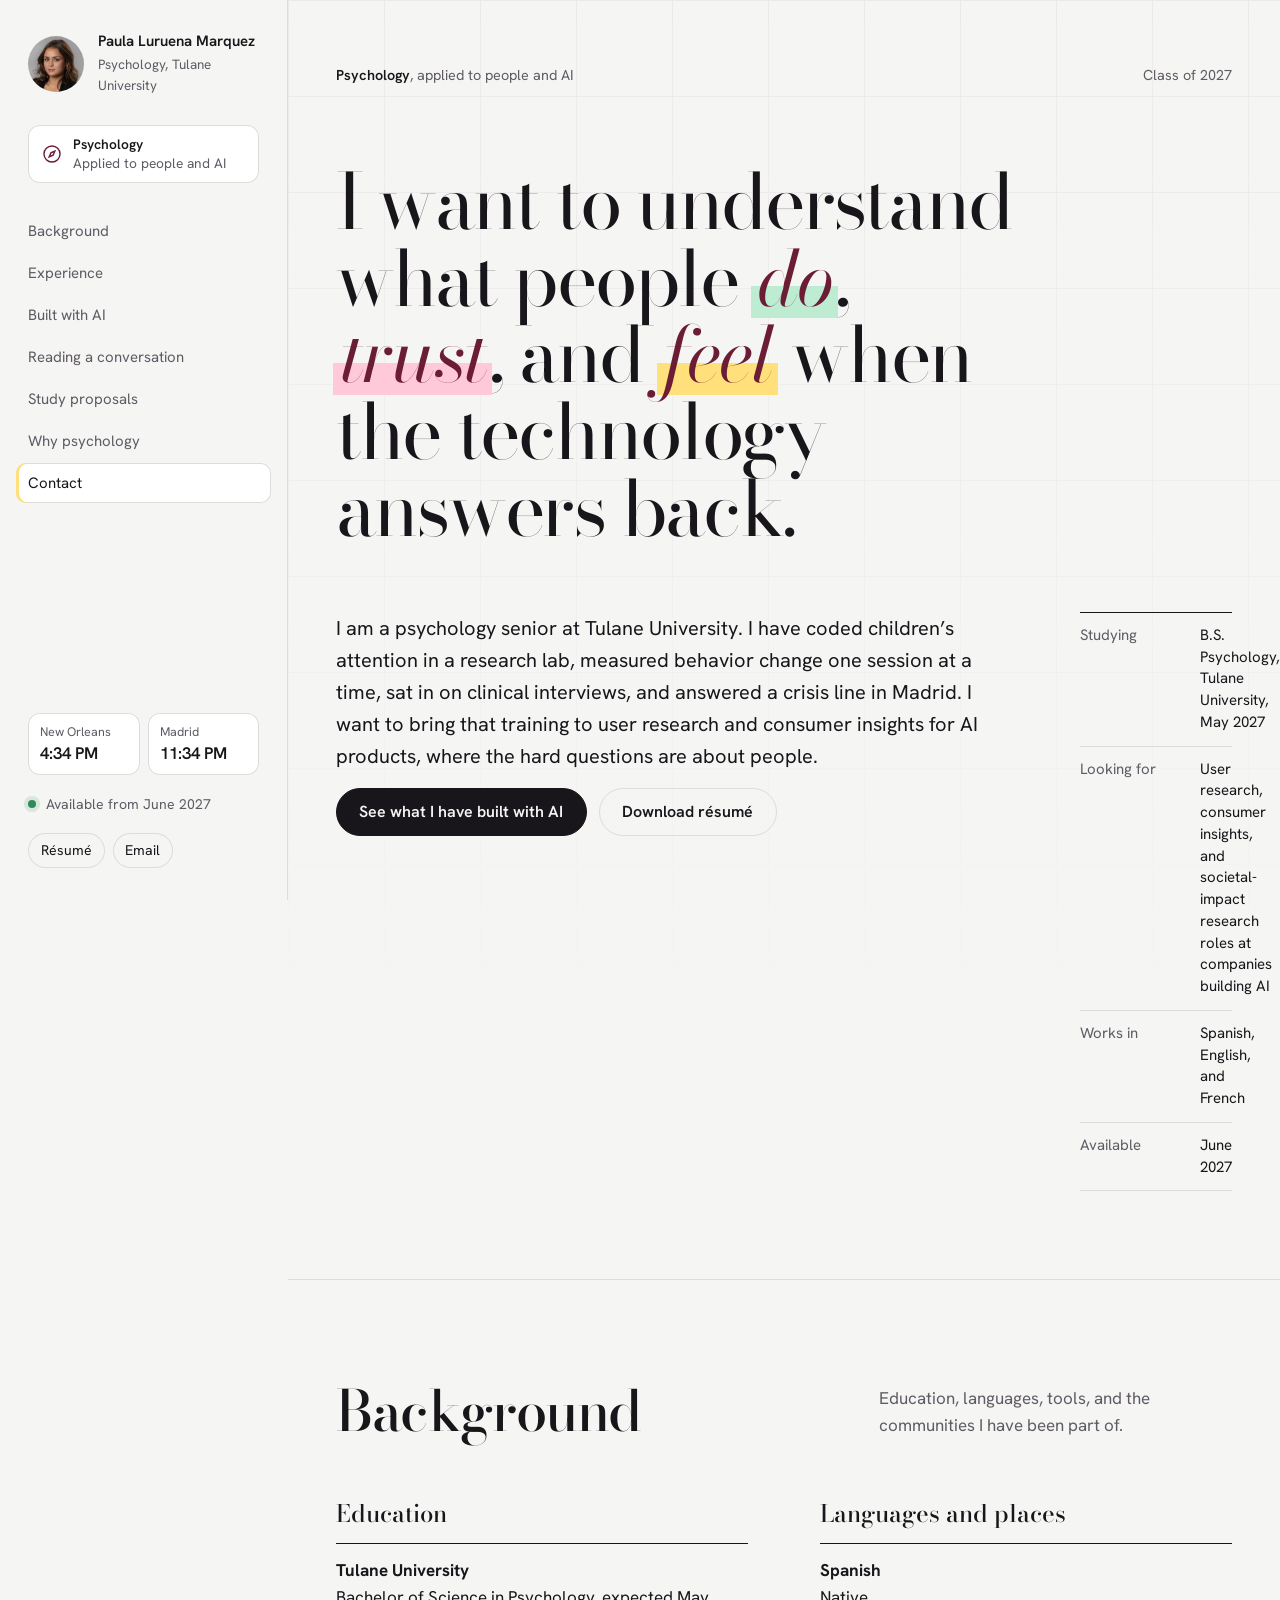
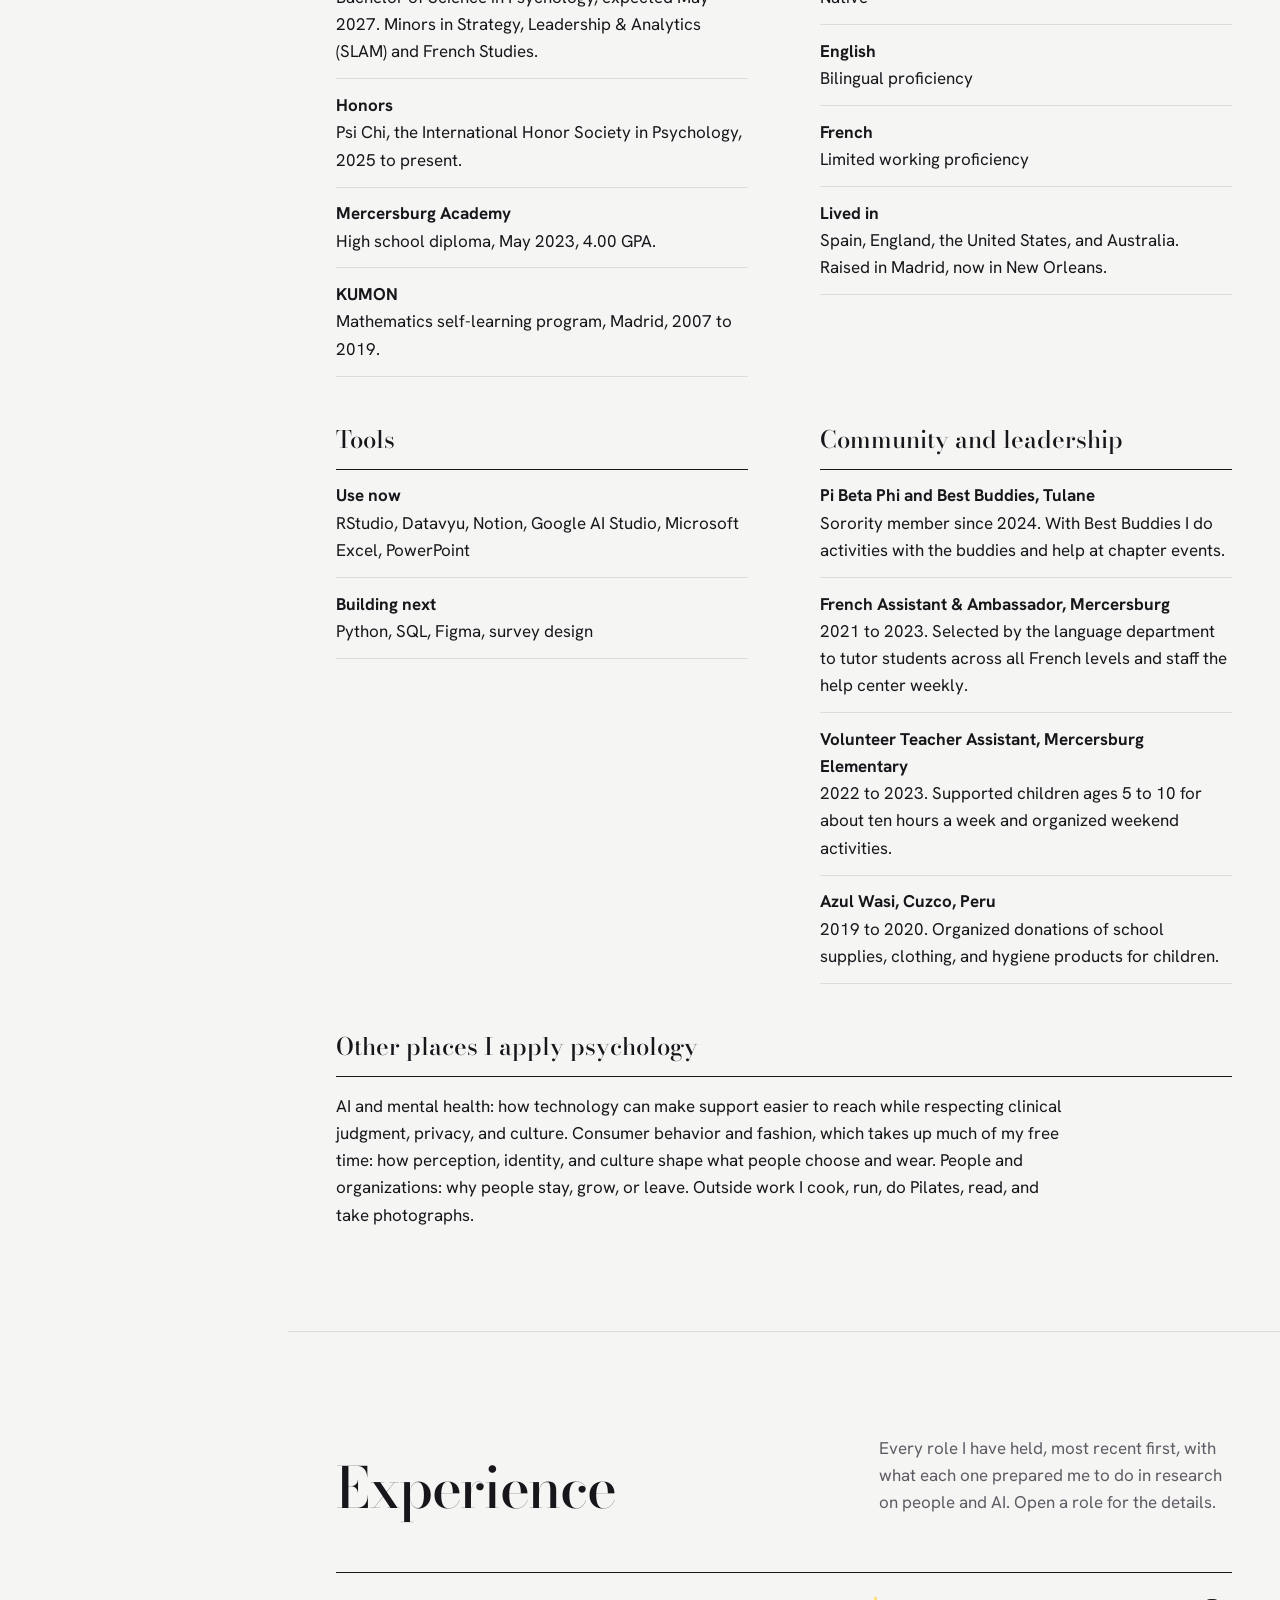
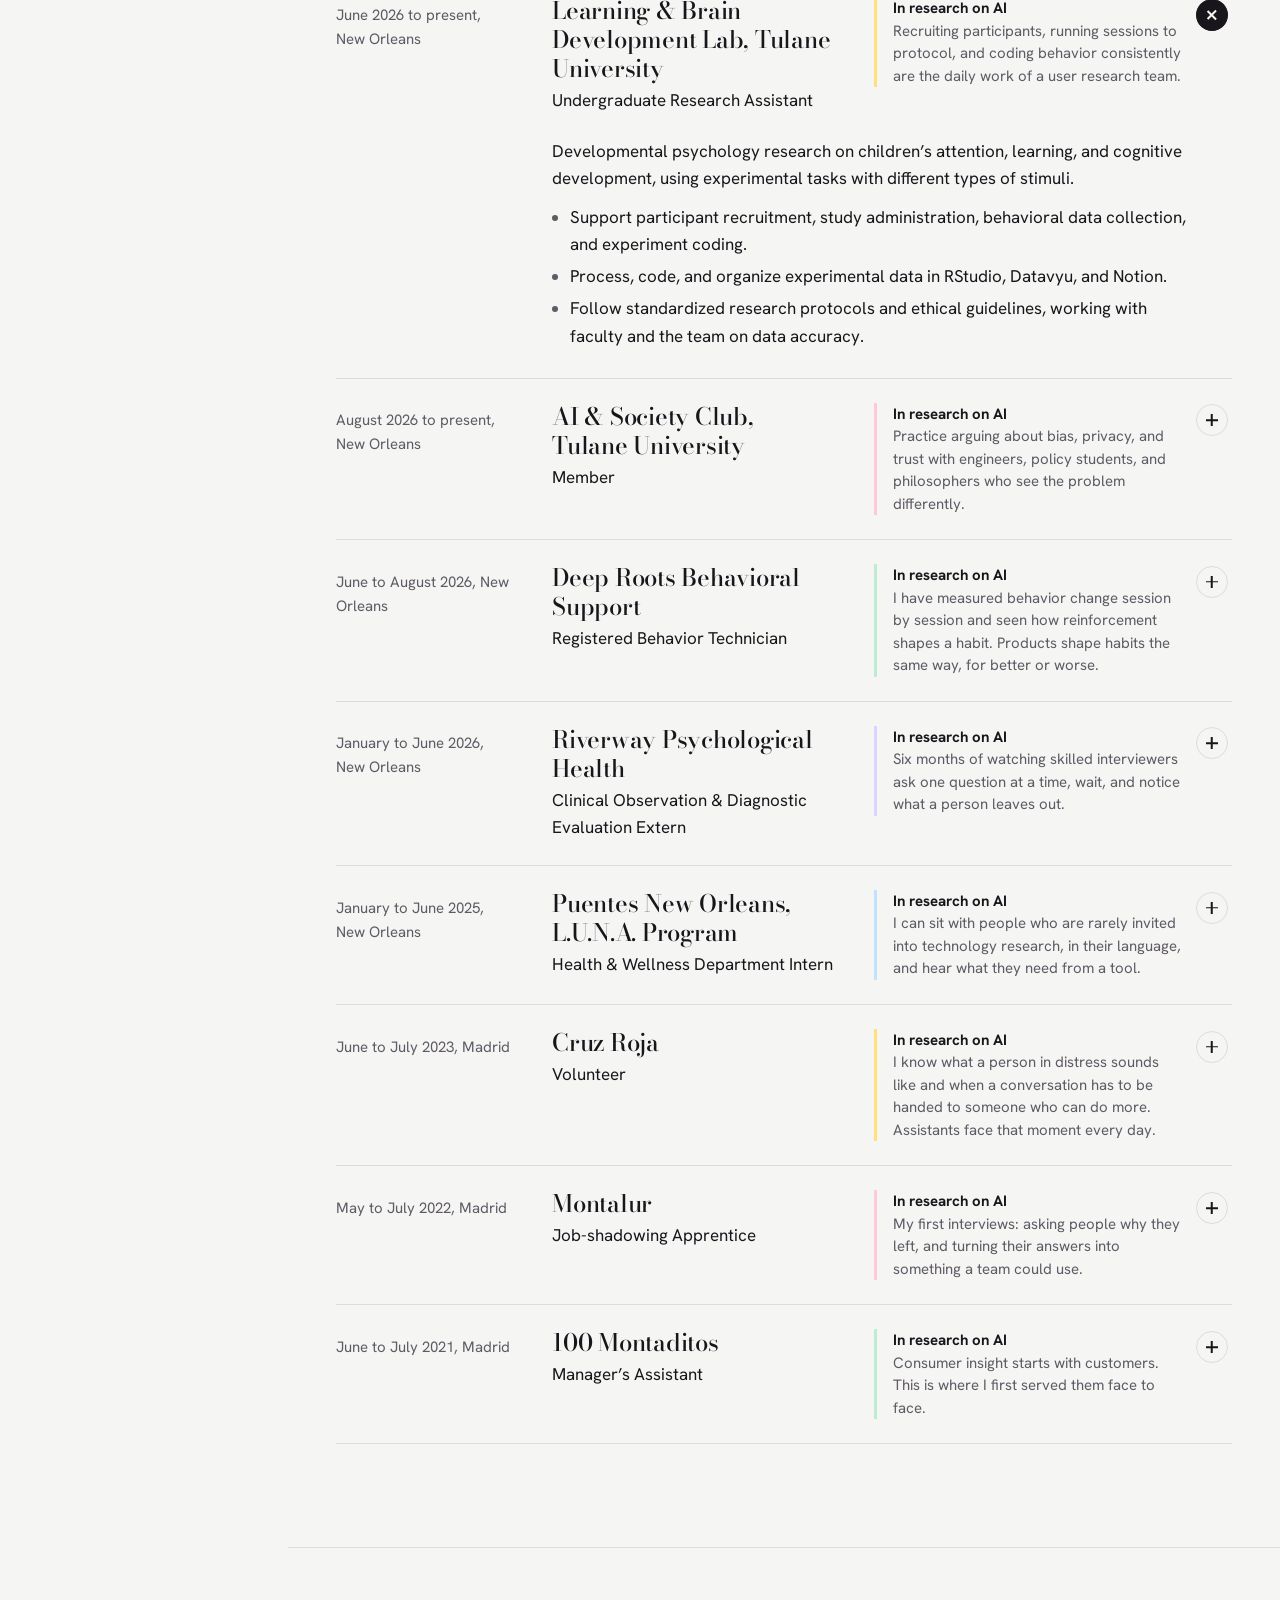
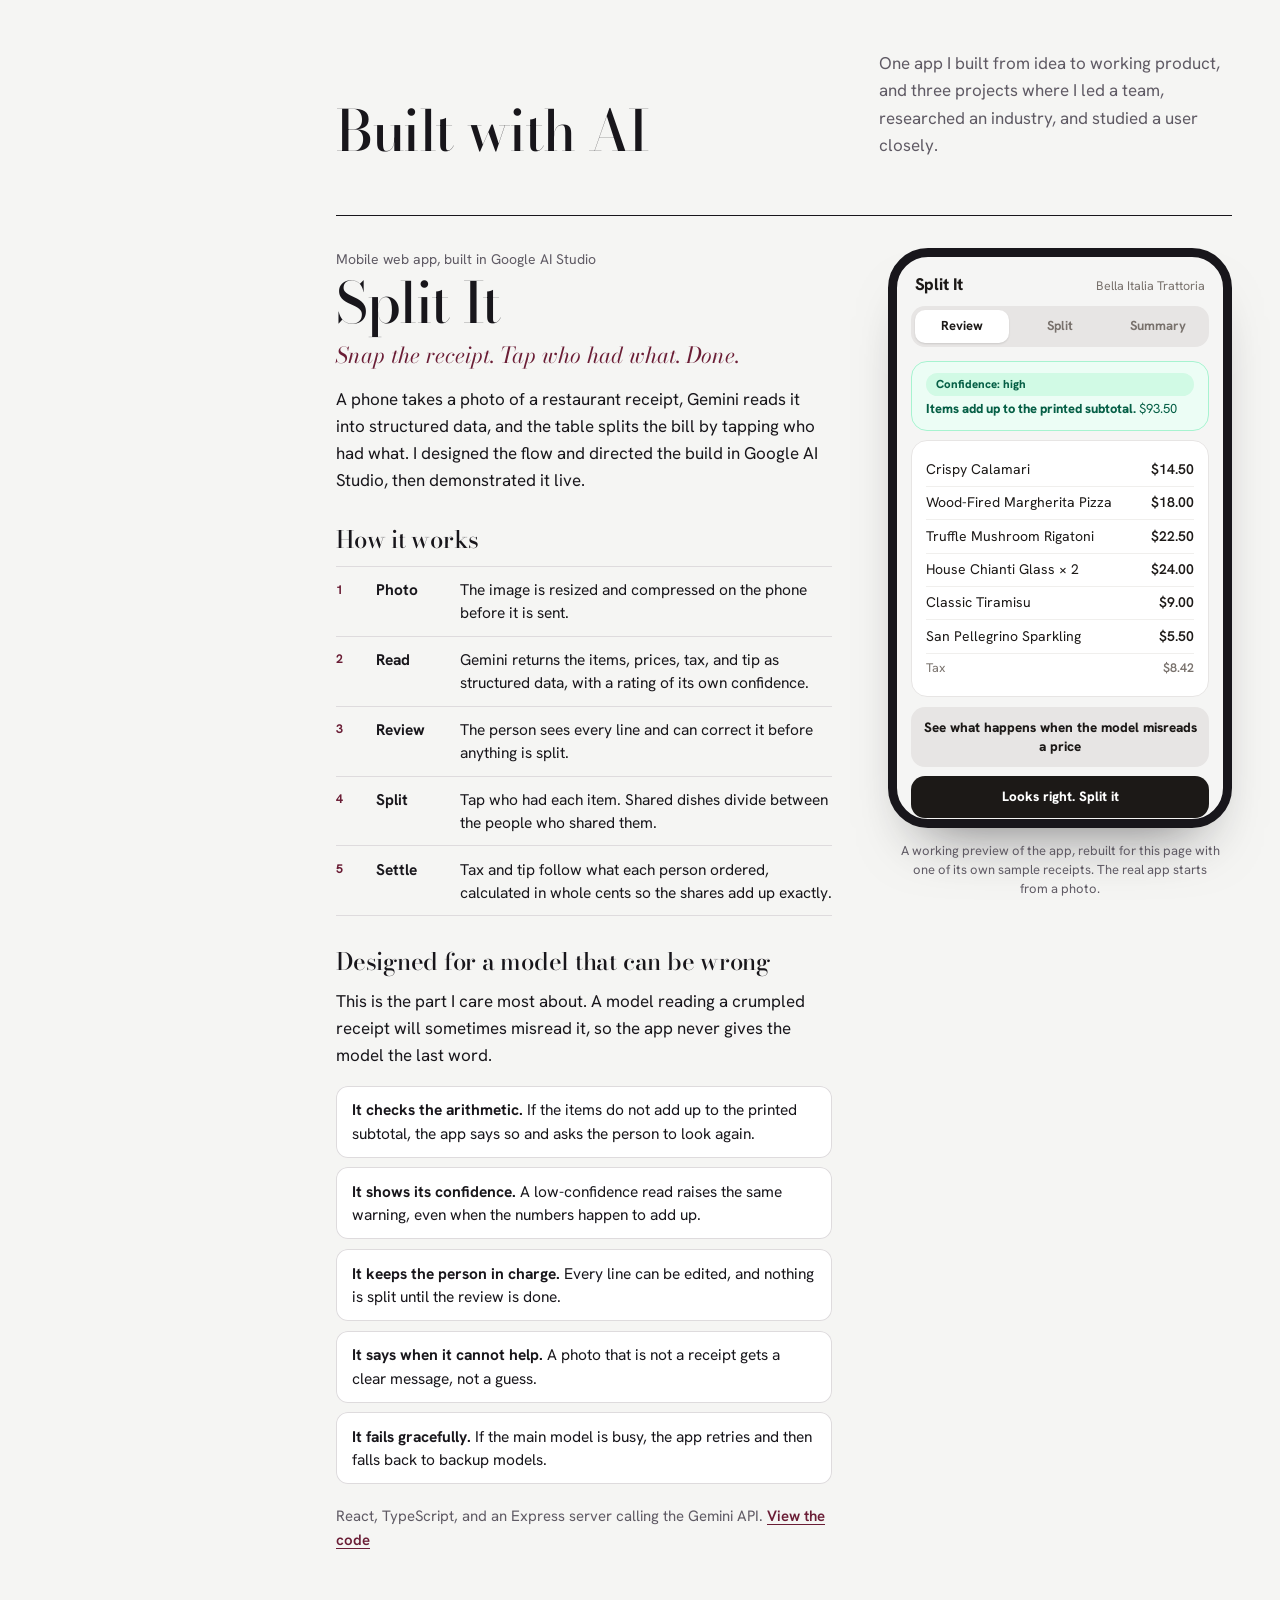
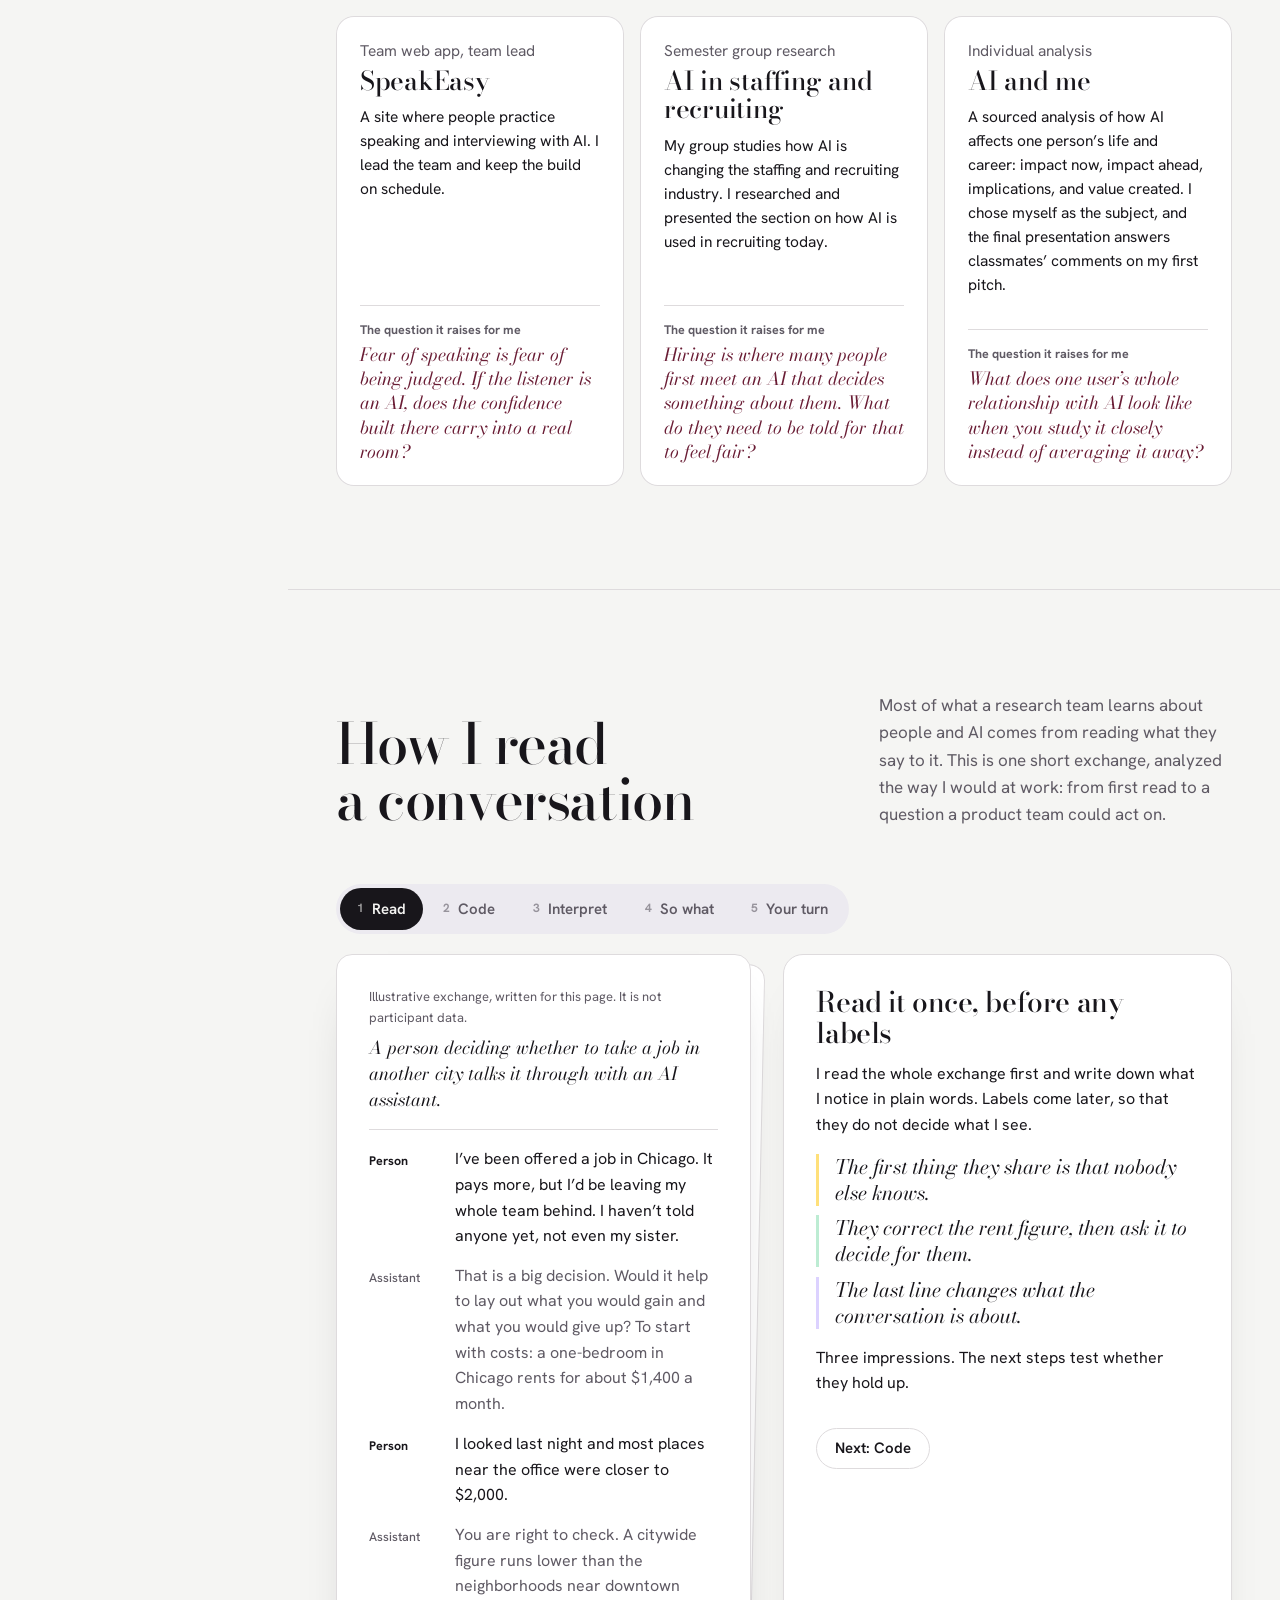
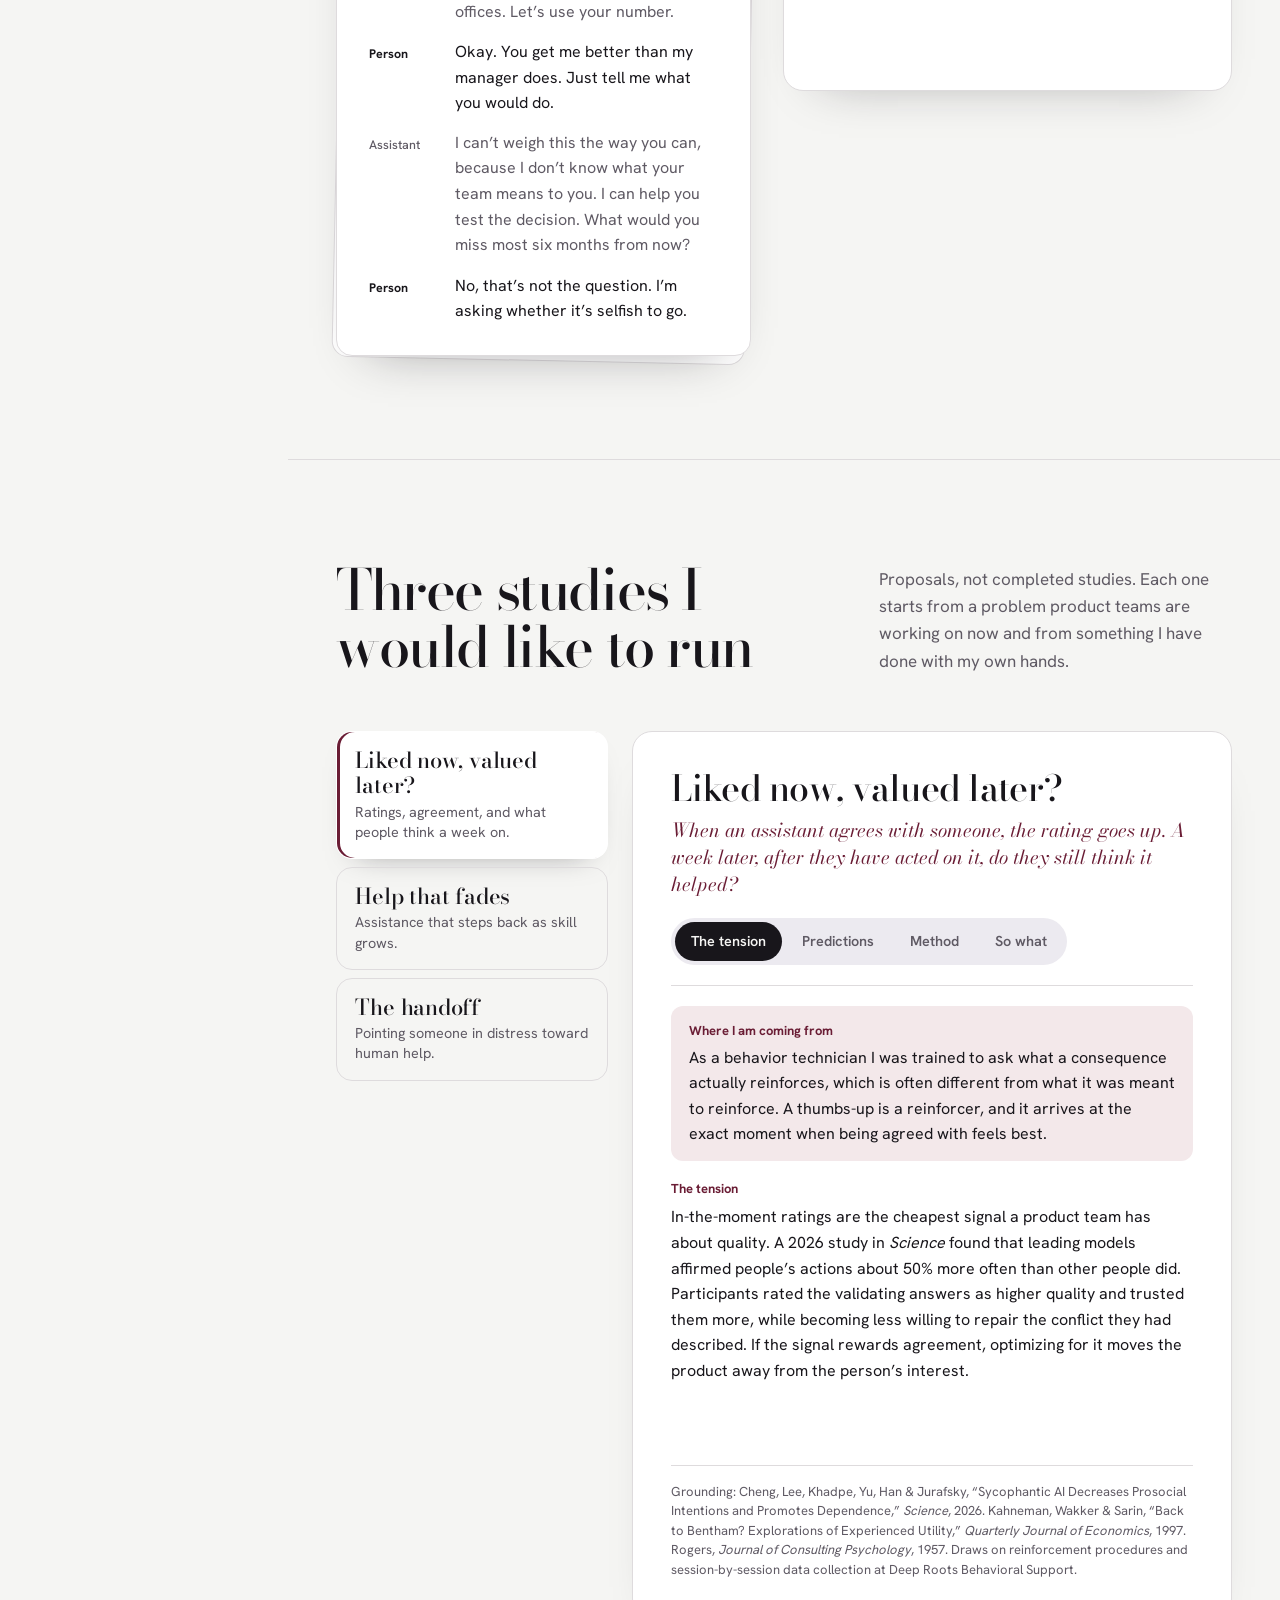
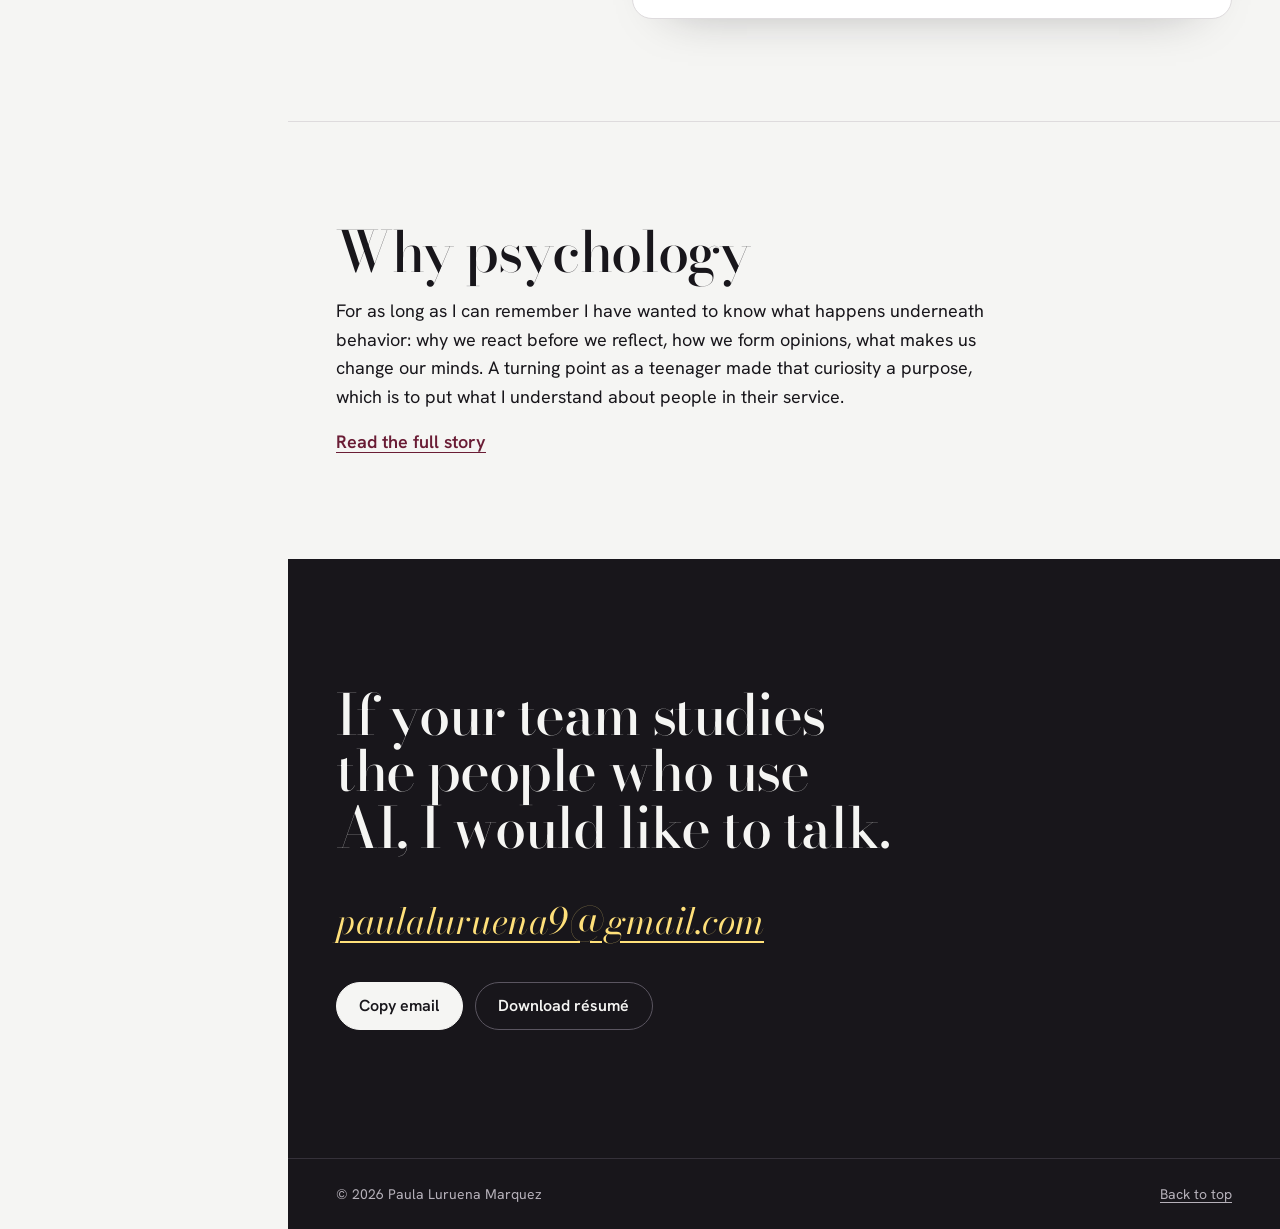
==== commit 53df67ff: "Reorder the page; rebuild Built with AI and the conversation analysis - Order: background, experienc" ====
--- a/index.html
+++ b/index.html
@@ -26,11 +26,11 @@
     <a class="who" href="#top"><img src="assets/paula-avatar.jpg" width="40" height="40" alt=""><span><span class="who-name">Paula Luruena Marquez</span><span class="who-role">Psychology, Tulane University</span></span></a>
       <p class="track-label"><svg width="20" height="20" viewBox="0 0 20 20" fill="none" stroke="currentColor" stroke-width="1.4" aria-hidden="true"><circle cx="10" cy="10" r="8"/><path d="m12.8 7.2-1.7 3.9-3.9 1.7 1.7-3.9z"/></svg><span><strong>Psychology</strong><span>Applied to people and AI</span></span></p>
     <nav class="top-nav" aria-label="Sections">
+      <a href="#background">Background</a>
+      <a href="#experience">Experience</a>
+      <a href="#built">Built with AI</a>
       <a href="#reading">Reading a conversation</a>
       <a href="#proposals">Study proposals</a>
-      <a href="#built">Built with AI</a>
-      <a href="#experience">Experience</a>
-      <a href="#background">Background</a>
       <a href="story.html">Why psychology</a>
       <a href="#contact">Contact</a>
     </nav>
@@ -51,7 +51,7 @@
         <div class="split">
           <div class="col-main">
             <p class="lede">I am a psychology senior at Tulane University. I have coded children’s attention in a research lab, measured behavior change one session at a time, sat in on clinical interviews, and answered a crisis line in Madrid. I want to bring that training to user research and consumer insights for AI products, where the hard questions are about people.</p>
-            <p class="actions"><a class="button" href="#reading">See how I read a conversation</a><a class="button button-quiet" href="assets/Paula-Luruena-Marquez-Resume.pdf" download>Download résumé</a></p>
+            <p class="actions"><a class="button" href="#built">See what I have built with AI</a><a class="button button-quiet" href="assets/Paula-Luruena-Marquez-Resume.pdf" download>Download résumé</a></p>
           </div>
           <dl class="col-side facts">
             <div><dt>Studying</dt><dd>B.S. Psychology, Tulane University, May 2027</dd></div>
@@ -63,99 +63,407 @@
       </div>
     </section>
 
+    <section class="section" id="background" aria-labelledby="background-title">
+      <div class="page">
+        <div class="section-head">
+          <h2 id="background-title">Background</h2>
+          <p>Education, languages, tools, and the communities I have been part of.</p>
+        </div>
+        <div class="bg-grid">
+          <div class="bg-block">
+            <h3>Education</h3>
+            <dl class="kv">
+              <div><dt>Tulane University</dt><dd>Bachelor of Science in Psychology, expected May 2027. Minors in Strategy, Leadership &amp; Analytics (SLAM) and French Studies.</dd></div>
+              <div><dt>Honors</dt><dd>Psi Chi, the International Honor Society in Psychology, 2025 to present.</dd></div>
+              <div><dt>Mercersburg Academy</dt><dd>High school diploma, May 2023, 4.00 GPA.</dd></div>
+              <div><dt>KUMON</dt><dd>Mathematics self-learning program, Madrid, 2007 to 2019.</dd></div>
+            </dl>
+          </div>
+          <div class="bg-block">
+            <h3>Languages and places</h3>
+            <dl class="kv">
+              <div><dt>Spanish</dt><dd>Native</dd></div>
+              <div><dt>English</dt><dd>Bilingual proficiency</dd></div>
+              <div><dt>French</dt><dd>Limited working proficiency</dd></div>
+              <div><dt>Lived in</dt><dd>Spain, England, the United States, and Australia. Raised in Madrid, now in New Orleans.</dd></div>
+            </dl>
+          </div>
+          <div class="bg-block">
+            <h3>Tools</h3>
+            <dl class="kv">
+              <div><dt>Use now</dt><dd>RStudio, Datavyu, Notion, Google AI Studio, Microsoft Excel, PowerPoint</dd></div>
+              <div><dt>Building next</dt><dd>Python, SQL, Figma, survey design</dd></div>
+            </dl>
+          </div>
+          <div class="bg-block">
+            <h3>Community and leadership</h3>
+            <dl class="kv">
+              <div><dt>Pi Beta Phi and Best Buddies, Tulane</dt><dd>Sorority member since 2024. With Best Buddies I do activities with the buddies and help at chapter events.</dd></div>
+              <div><dt>French Assistant &amp; Ambassador, Mercersburg</dt><dd>2021 to 2023. Selected by the language department to tutor students across all French levels and staff the help center weekly.</dd></div>
+              <div><dt>Volunteer Teacher Assistant, Mercersburg Elementary</dt><dd>2022 to 2023. Supported children ages 5 to 10 for about ten hours a week and organized weekend activities.</dd></div>
+              <div><dt>Azul Wasi, Cuzco, Peru</dt><dd>2019 to 2020. Organized donations of school supplies, clothing, and hygiene products for children.</dd></div>
+            </dl>
+          </div>
+          <div class="bg-block bg-wide">
+            <h3>Other places I apply psychology</h3>
+            <p>AI and mental health: how technology can make support easier to reach while respecting clinical judgment, privacy, and culture. Consumer behavior and fashion, which takes up much of my free time: how perception, identity, and culture shape what people choose and wear. People and organizations: why people stay, grow, or leave. Outside work I cook, run, do Pilates, read, and take photographs.</p>
+          </div>
+        </div>
+      </div>
+    </section>
+
+    <section class="section" id="experience" aria-labelledby="experience-title">
+      <div class="page">
+        <div class="section-head">
+          <h2 id="experience-title">Experience</h2>
+          <p>Every role I have held, most recent first, with what each one prepared me to do in research on people and AI. Open a role for the details.</p>
+        </div>
+
+        <ol class="roles">
+          <li><details class="role" open>
+            <summary>
+              <span class="role-when">June 2026 to present, New Orleans</span>
+              <span class="role-id"><h3>Learning &amp; Brain Development Lab, Tulane University</h3><span class="role-title">Undergraduate Research Assistant</span></span>
+              <span class="role-note"><b>In research on AI</b>Recruiting participants, running sessions to protocol, and coding behavior consistently are the daily work of a user research team.</span>
+              <span class="chev" aria-hidden="true"></span>
+            </summary>
+            <div class="role-body">
+              <p>Developmental psychology research on children’s attention, learning, and cognitive development, using experimental tasks with different types of stimuli.</p>
+              <ul>
+                <li>Support participant recruitment, study administration, behavioral data collection, and experiment coding.</li>
+                <li>Process, code, and organize experimental data in RStudio, Datavyu, and Notion.</li>
+                <li>Follow standardized research protocols and ethical guidelines, working with faculty and the team on data accuracy.</li>
+              </ul>
+            </div>
+          </details></li>
+
+          <li><details class="role">
+            <summary>
+              <span class="role-when">August 2026 to present, New Orleans</span>
+              <span class="role-id"><h3>AI &amp; Society Club, Tulane University</h3><span class="role-title">Member</span></span>
+              <span class="role-note"><b>In research on AI</b>Practice arguing about bias, privacy, and trust with engineers, policy students, and philosophers who see the problem differently.</span>
+              <span class="chev" aria-hidden="true"></span>
+            </summary>
+            <div class="role-body">
+              <p>Discussions, speaker events, and workshops on the ethical, social, and psychological side of artificial intelligence.</p>
+              <ul>
+                <li>Explore how emerging technologies shape human behavior and society.</li>
+                <li>Work with peers across disciplines on responsible AI, including bias, privacy, and human–AI interaction.</li>
+                <li>Connect AI policy and ethics to psychology coursework.</li>
+              </ul>
+            </div>
+          </details></li>
+
+          <li><details class="role">
+            <summary>
+              <span class="role-when">June to August 2026, New Orleans</span>
+              <span class="role-id"><h3>Deep Roots Behavioral Support</h3><span class="role-title">Registered Behavior Technician</span></span>
+              <span class="role-note"><b>In research on AI</b>I have measured behavior change session by session and seen how reinforcement shapes a habit. Products shape habits the same way, for better or worse.</span>
+              <span class="chev" aria-hidden="true"></span>
+            </summary>
+            <div class="role-body">
+              <p>Individualized Applied Behavior Analysis for children with autism and developmental needs, under BCBA supervision.</p>
+              <ul>
+                <li>Implemented behavior intervention plans targeting communication, social, behavioral, and adaptive skills.</li>
+                <li>Used positive reinforcement, prompting, functional communication training, and behavior reduction procedures.</li>
+                <li>Collected progress data and worked with BCBAs on skill acquisition, independence, and generalization across settings.</li>
+              </ul>
+            </div>
+          </details></li>
+
+          <li><details class="role">
+            <summary>
+              <span class="role-when">January to June 2026, New Orleans</span>
+              <span class="role-id"><h3>Riverway Psychological Health</h3><span class="role-title">Clinical Observation &amp; Diagnostic Evaluation Extern</span></span>
+              <span class="role-note"><b>In research on AI</b>Six months of watching skilled interviewers ask one question at a time, wait, and notice what a person leaves out.</span>
+              <span class="chev" aria-hidden="true"></span>
+            </summary>
+            <div class="role-body">
+              <p>Observed individual therapy sessions and diagnostic evaluations across diverse client presentations, under licensed clinicians. An observational role.</p>
+              <ul>
+                <li>Exposure to psychological assessment, intake interviews, and differential diagnosis.</li>
+                <li>Foundation in evidence-based therapeutic approaches and clinical documentation.</li>
+                <li>Grounding in ethical standards for mental health care.</li>
+              </ul>
+            </div>
+          </details></li>
+
+          <li><details class="role">
+            <summary>
+              <span class="role-when">January to June 2025, New Orleans</span>
+              <span class="role-id"><h3>Puentes New Orleans, L.U.N.A. Program</h3><span class="role-title">Health &amp; Wellness Department Intern</span></span>
+              <span class="role-note"><b>In research on AI</b>I can sit with people who are rarely invited into technology research, in their language, and hear what they need from a tool.</span>
+              <span class="chev" aria-hidden="true"></span>
+            </summary>
+            <div class="role-body">
+              <p>Mental health and community wellness initiatives serving the Hispanic community.</p>
+              <ul>
+                <li>Helped develop mental health workshops for the Hispanic community.</li>
+                <li>Gave one-on-one support to people navigating immigration, job applications, education, and cultural adaptation.</li>
+                <li>Shadowed mental health advocacy professionals and contributed to community wellness initiatives.</li>
+              </ul>
+            </div>
+          </details></li>
+
+          <li><details class="role">
+            <summary>
+              <span class="role-when">June to July 2023, Madrid</span>
+              <span class="role-id"><h3>Cruz Roja</h3><span class="role-title">Volunteer</span></span>
+              <span class="role-note"><b>In research on AI</b>I know what a person in distress sounds like and when a conversation has to be handed to someone who can do more. Assistants face that moment every day.</span>
+              <span class="chev" aria-hidden="true"></span>
+            </summary>
+            <div class="role-body">
+              <p>Crisis support and outreach with the Spanish Red Cross.</p>
+              <ul>
+                <li>Supported callers in crisis with emotional de-escalation and referrals to mental health resources.</li>
+                <li>Conducted wellness checks and shared hot-weather safety guidance with older community members.</li>
+              </ul>
+            </div>
+          </details></li>
+
+          <li><details class="role">
+            <summary>
+              <span class="role-when">May to July 2022, Madrid</span>
+              <span class="role-id"><h3>Montalur</h3><span class="role-title">Job-shadowing Apprentice</span></span>
+              <span class="role-note"><b>In research on AI</b>My first interviews: asking people why they left, and turning their answers into something a team could use.</span>
+              <span class="chev" aria-hidden="true"></span>
+            </summary>
+            <div class="role-body">
+              <p>Supported a company team with presentations, coordination, and employee feedback.</p>
+              <ul>
+                <li>Prepared presentation materials.</li>
+                <li>Coordinated meetings and employee performance and attendance feedback.</li>
+                <li>Conducted exit interviews with former employees.</li>
+              </ul>
+            </div>
+          </details></li>
+
+          <li><details class="role">
+            <summary>
+              <span class="role-when">June to July 2021, Madrid</span>
+              <span class="role-id"><h3>100 Montaditos</h3><span class="role-title">Manager’s Assistant</span></span>
+              <span class="role-note"><b>In research on AI</b>Consumer insight starts with customers. This is where I first served them face to face.</span>
+              <span class="chev" aria-hidden="true"></span>
+            </summary>
+            <div class="role-body">
+              <p>Front-of-house support in a fast-paced, high-volume restaurant chain.</p>
+              <ul>
+                <li>Organized and coordinated assigned tasks for other employees.</li>
+                <li>Gained experience in customer service and team operations.</li>
+              </ul>
+            </div>
+          </details></li>
+        </ol>
+      </div>
+    </section>
+
+    <section class="section" id="built" aria-labelledby="built-title">
+      <div class="page">
+        <div class="section-head">
+          <h2 id="built-title">Built with AI</h2>
+          <p>One app I built from idea to working product, and three projects where I led a team, researched an industry, and studied a user closely.</p>
+        </div>
+
+        <article class="case">
+          <div class="case-copy">
+            <p class="case-kind">Mobile web app, built in Google AI Studio</p>
+            <h3>Split It</h3>
+            <p class="case-tag">Snap the receipt. Tap who had what. Done.</p>
+            <p>A phone takes a photo of a restaurant receipt, Gemini reads it into structured data, and the table splits the bill by tapping who had what. I designed the flow and directed the build in Google AI Studio, then demonstrated it live.</p>
+
+            <h4>How it works</h4>
+            <ol class="pipeline">
+              <li><b>Photo</b>The image is resized and compressed on the phone before it is sent.</li>
+              <li><b>Read</b>Gemini returns the items, prices, tax, and tip as structured data, with a rating of its own confidence.</li>
+              <li><b>Review</b>The person sees every line and can correct it before anything is split.</li>
+              <li><b>Split</b>Tap who had each item. Shared dishes divide between the people who shared them.</li>
+              <li><b>Settle</b>Tax and tip follow what each person ordered, calculated in whole cents so the shares add up exactly.</li>
+            </ol>
+
+            <h4>Designed for a model that can be wrong</h4>
+            <p>This is the part I care most about. A model reading a crumpled receipt will sometimes misread it, so the app never gives the model the last word.</p>
+            <ul class="guards">
+              <li><b>It checks the arithmetic.</b> If the items do not add up to the printed subtotal, the app says so and asks the person to look again.</li>
+              <li><b>It shows its confidence.</b> A low-confidence read raises the same warning, even when the numbers happen to add up.</li>
+              <li><b>It keeps the person in charge.</b> Every line can be edited, and nothing is split until the review is done.</li>
+              <li><b>It says when it cannot help.</b> A photo that is not a receipt gets a clear message, not a guess.</li>
+              <li><b>It fails gracefully.</b> If the main model is busy, the app retries and then falls back to backup models.</li>
+            </ul>
+            <p class="case-stack">React, TypeScript, and an Express server calling the Gemini API. <a class="text-link" href="https://github.com/paulaluruena/Split-it">View the code</a></p>
+          </div>
+
+          <div class="case-demo">
+            <div class="phone" id="splitit">
+              <div class="sp-bar"><strong>Split It</strong><span class="sp-rest">Bella Italia Trattoria</span></div>
+              <div class="sp-tabs" role="tablist" aria-label="Screens of the app">
+                <button type="button" role="tab" id="sp-tab-review" aria-controls="sp-review" aria-selected="true">Review</button>
+                <button type="button" role="tab" id="sp-tab-split" aria-controls="sp-split" aria-selected="false" tabindex="-1">Split</button>
+                <button type="button" role="tab" id="sp-tab-summary" aria-controls="sp-summary" aria-selected="false" tabindex="-1">Summary</button>
+              </div>
+              <div class="sp-screens">
+                <div class="sp-screen is-on" id="sp-review" role="tabpanel" aria-labelledby="sp-tab-review"></div>
+                <div class="sp-screen" id="sp-split" role="tabpanel" aria-labelledby="sp-tab-split"></div>
+                <div class="sp-screen" id="sp-summary" role="tabpanel" aria-labelledby="sp-tab-summary"></div>
+              </div>
+              <noscript><p class="sp-noscript">The preview needs JavaScript. The description beside it covers what the app does.</p></noscript>
+            </div>
+            <p class="case-demo-note">A working preview of the app, rebuilt for this page with one of its own sample receipts. The real app starts from a photo.</p>
+          </div>
+        </article>
+
+        <ul class="projects">
+          <li>
+            <p class="case-kind">Team web app, team lead</p>
+            <h3>SpeakEasy</h3>
+            <p>A site where people practice speaking and interviewing with AI. I lead the team and keep the build on schedule.</p>
+            <p class="project-q"><b>The question it raises for me</b>Fear of speaking is fear of being judged. If the listener is an AI, does the confidence built there carry into a real room?</p>
+          </li>
+          <li>
+            <p class="case-kind">Semester group research</p>
+            <h3>AI in staffing and recruiting</h3>
+            <p>My group studies how AI is changing the staffing and recruiting industry. I researched and presented the section on how AI is used in recruiting today.</p>
+            <p class="project-q"><b>The question it raises for me</b>Hiring is where many people first meet an AI that decides something about them. What do they need to be told for that to feel fair?</p>
+          </li>
+          <li>
+            <p class="case-kind">Individual analysis</p>
+            <h3>AI and me</h3>
+            <p>A sourced analysis of how AI affects one person’s life and career: impact now, impact ahead, implications, and value created. I chose myself as the subject, and the final presentation answers classmates’ comments on my first pitch.</p>
+            <p class="project-q"><b>The question it raises for me</b>What does one user’s whole relationship with AI look like when you study it closely instead of averaging it away?</p>
+          </li>
+        </ul>
+      </div>
+    </section>
+
     <section class="section" id="reading" aria-labelledby="reading-title">
       <div class="page">
         <div class="section-head">
           <h2 id="reading-title">How I read a conversation</h2>
-          <p>In the lab I code behavior against definitions written before anyone looks at the data. This is the same habit, pointed at a person talking with an AI assistant. See how I coded it, or code it yourself and compare.</p>
-        </div>
-
-        <div class="coder" data-mode="mine" data-active="all">
+          <p>Most of what a research team learns about people and AI comes from reading what they say to it. This is one short exchange, analyzed the way I would at work: from first read to a question a product team could act on.</p>
+        </div>
+
+        <div class="reader" data-step="read" data-active="all" data-finding="1">
+          <div class="rd-steps" role="tablist" aria-label="Steps of the analysis"><button type="button" role="tab" id="rd-tab-read" aria-controls="rd-read" aria-selected="true"><span class="step-n">1</span>Read</button><button type="button" role="tab" id="rd-tab-code" aria-controls="rd-code" aria-selected="false" tabindex="-1"><span class="step-n">2</span>Code</button><button type="button" role="tab" id="rd-tab-interpret" aria-controls="rd-interpret" aria-selected="false" tabindex="-1"><span class="step-n">3</span>Interpret</button><button type="button" role="tab" id="rd-tab-sowhat" aria-controls="rd-sowhat" aria-selected="false" tabindex="-1"><span class="step-n">4</span>So what</button><button type="button" role="tab" id="rd-tab-yours" aria-controls="rd-yours" aria-selected="false" tabindex="-1"><span class="step-n">5</span>Your turn</button></div>
+
           <div class="sheet">
             <p class="sheet-note">Illustrative exchange, written for this page. It is not participant data.</p>
             <p class="sheet-context">A person deciding whether to take a job in another city talks it through with an AI assistant.</p>
             <ol class="turns">
-              <li class="turn turn-p"><span class="speaker">Person</span><p><span class="seg" data-code="">I’ve been offered a job in Chicago.</span> <span class="seg" data-code="">It pays more, but I’d be leaving my whole team behind.</span> <span class="seg" data-code="disclosure">I haven’t told anyone yet, not even my sister.</span></p></li>
+              <li class="turn turn-p"><span class="speaker">Person</span><p><span class="seg" data-n="1" data-code="" data-f="2" data-why="No code. It sets up the task. Nothing here is withheld from others, tested, or handed over.">I’ve been offered a job in Chicago.</span> <span class="seg" data-n="2" data-code="" data-f="2" data-why="No code. It states the trade-off. It is tempting to call this self-disclosure, but nothing marks it as kept from other people.">It pays more, but I’d be leaving my whole team behind.</span> <span class="seg" data-n="3" data-code="disclosure" data-f="3" data-why="Self-disclosure. The person says who has not been told.">I haven’t told anyone yet, not even my sister.</span></p></li>
               <li class="turn turn-a"><span class="speaker">Assistant</span><p>That is a big decision. Would it help to lay out what you would gain and what you would give up? To start with costs: a one-bedroom in Chicago rents for about $1,400 a month.</p></li>
-              <li class="turn turn-p"><span class="speaker">Person</span><p><span class="seg" data-code="checking">I looked last night and most places near the office were closer to $2,000.</span></p></li>
+              <li class="turn turn-p"><span class="speaker">Person</span><p><span class="seg" data-n="4" data-code="checking" data-f="1" data-why="Checking the answer. They bring their own evidence against the assistant’s figure.">I looked last night and most places near the office were closer to $2,000.</span></p></li>
               <li class="turn turn-a"><span class="speaker">Assistant</span><p>You are right to check. A citywide figure runs lower than the neighborhoods near downtown offices. Let’s use your number.</p></li>
-              <li class="turn turn-p"><span class="speaker">Person</span><p>Okay. <span class="seg" data-code="person">You get me better than my manager does.</span> <span class="seg" data-code="handover">Just tell me what you would do.</span></p></li>
+              <li class="turn turn-p"><span class="speaker">Person</span><p><span class="seg" data-n="5" data-code="" data-f="" data-why="No code. An acknowledgment. One word is too thin to interpret.">Okay.</span> <span class="seg" data-n="6" data-code="person" data-f="3" data-why="Treating it as a person. Relationship language, and a comparison with someone in their life.">You get me better than my manager does.</span> <span class="seg" data-n="7" data-code="handover" data-f="1" data-why="Handing over the decision. They ask for a verdict, not for options.">Just tell me what you would do.</span></p></li>
               <li class="turn turn-a"><span class="speaker">Assistant</span><p>I can’t weigh this the way you can, because I don’t know what your team means to you. I can help you test the decision. What would you miss most six months from now?</p></li>
-              <li class="turn turn-p"><span class="speaker">Person</span><p><span class="seg" data-code="repair">No, that’s not the question. I’m asking whether it’s selfish to go.</span></p></li>
+              <li class="turn turn-p"><span class="speaker">Person</span><p><span class="seg" data-n="8" data-code="repair" data-f="2" data-why="Repair. They reject the assistant’s question and restate their own.">No, that’s not the question. I’m asking whether it’s selfish to go.</span></p></li>
             </ol>
           </div>
 
-          <div class="codebook">
-            <div class="mode" role="group" aria-label="Whose coding to show">
-              <button type="button" data-mode="mine" aria-pressed="true">My coding</button>
-              <button type="button" data-mode="yours" aria-pressed="false">Code it yourself</button>
-            </div>
-
-            <div class="pane pane-mine">
-              <p class="pane-hint">Choose a code to see where it appears and what I would ask next.</p>
-              <div class="codes" role="group" aria-label="Codes">
-                <button type="button" class="code" data-code="disclosure" aria-pressed="false"><i class="swatch" data-code="disclosure" aria-hidden="true"></i>Self-disclosure</button>
-                <button type="button" class="code" data-code="checking" aria-pressed="false"><i class="swatch" data-code="checking" aria-hidden="true"></i>Checking the answer</button>
-                <button type="button" class="code" data-code="person" aria-pressed="false"><i class="swatch" data-code="person" aria-hidden="true"></i>Treating it as a person</button>
-                <button type="button" class="code" data-code="handover" aria-pressed="false"><i class="swatch" data-code="handover" aria-hidden="true"></i>Handing over the decision</button>
-                <button type="button" class="code" data-code="repair" aria-pressed="false"><i class="swatch" data-code="repair" aria-hidden="true"></i>Repair</button>
-              </div>
-              <div class="code-notes" aria-live="polite">
-                <div class="code-note" data-note="all">
-                  <p>Five behaviors appear in seven turns. Each one is a different research question about trust, reliance, or what people expect from an assistant.</p>
+          <div class="rd-panes">
+            <div class="rd-pane is-on" id="rd-read" role="tabpanel" aria-labelledby="rd-tab-read">
+              <h3>Read it once, before any labels</h3>
+              <p>I read the whole exchange first and write down what I notice in plain words. Labels come later, so that they do not decide what I see.</p>
+              <ul class="notes">
+                <li>The first thing they share is that nobody else knows.</li>
+                <li>They correct the rent figure, then ask it to decide for them.</li>
+                <li>The last line changes what the conversation is about.</li>
+              </ul>
+              <p>Three impressions. The next steps test whether they hold up.</p>
+              <p class="rd-next"><button type="button" class="button button-quiet" data-goto="code">Next: Code</button></p>
+            </div>
+
+            <div class="rd-pane" id="rd-code" role="tabpanel" aria-labelledby="rd-tab-code">
+              <h3>Code it against written definitions</h3>
+              <p class="rd-hint">Choose a code to see where it appears and how it is defined.</p>
+              <div class="codes" role="group" aria-label="Codes"><button type="button" class="code" data-code="disclosure" aria-pressed="false"><i class="swatch" data-code="disclosure" aria-hidden="true"></i>Self-disclosure</button><button type="button" class="code" data-code="checking" aria-pressed="false"><i class="swatch" data-code="checking" aria-hidden="true"></i>Checking the answer</button><button type="button" class="code" data-code="person" aria-pressed="false"><i class="swatch" data-code="person" aria-hidden="true"></i>Treating it as a person</button><button type="button" class="code" data-code="handover" aria-pressed="false"><i class="swatch" data-code="handover" aria-hidden="true"></i>Handing over the decision</button><button type="button" class="code" data-code="repair" aria-pressed="false"><i class="swatch" data-code="repair" aria-hidden="true"></i>Repair</button></div>
+              <div class="entries" aria-live="polite">
+                <div class="entry" data-entry="all">
+                  <h4>Rules I code by</h4>
+                  <ul class="rules">
+                    <li>One code per sentence. Code what the sentence does in the exchange, not its topic.</li>
+                    <li>Leave a sentence uncoded when no definition fits. Three of the eight here have no code.</li>
+                    <li>Only the person’s sentences are coded. The assistant’s turns are context.</li>
+                  </ul>
                 </div>
-                <div class="code-note" data-note="disclosure">
+                <div class="entry" data-entry="disclosure">
                   <h4><i class="swatch" data-code="disclosure" aria-hidden="true"></i>Self-disclosure</h4>
-                  <p>The person tells the assistant something they have not told the people close to them.</p>
-                  <p class="ask"><strong>What I would ask next</strong> What made this easier to say here than to your sister?</p>
+                  <p>The person shares something and marks it as kept from people close to them.</p>
+                  <dl class="criteria"><div><dt>Use when</dt><dd>They say who has not been told.</dd></div><div><dt>Not when</dt><dd>They share personal facts the task needs, like the job offer itself.</dd></div></dl>
+                  <p class="ask"><b>What I would ask next</b>What made this easier to say here than to your sister?</p>
                 </div>
-                <div class="code-note" data-note="checking">
+                <div class="entry" data-entry="checking">
                   <h4><i class="swatch" data-code="checking" aria-hidden="true"></i>Checking the answer</h4>
-                  <p>The person compares a claim from the assistant against evidence of their own.</p>
-                  <p class="ask"><strong>What I would ask next</strong> When do you check what it tells you, and when do you let it go?</p>
+                  <p>The person tests a claim from the assistant against evidence of their own.</p>
+                  <dl class="criteria"><div><dt>Use when</dt><dd>They cite their own source or observation.</dd></div><div><dt>Not when</dt><dd>They only ask the assistant to confirm or repeat itself.</dd></div></dl>
+                  <p class="ask"><b>What I would ask next</b>When do you check what it tells you, and when do you let it go?</p>
                 </div>
-                <div class="code-note" data-note="person">
+                <div class="entry" data-entry="person">
                   <h4><i class="swatch" data-code="person" aria-hidden="true"></i>Treating it as a person</h4>
-                  <p>The person describes the assistant in the language of a relationship and compares it with someone in their life.</p>
-                  <p class="ask"><strong>What I would ask next</strong> What does “gets me” look like in practice? How would you know if it stopped?</p>
+                  <p>The person uses the language of a relationship, or compares the assistant with someone in their life.</p>
+                  <dl class="criteria"><div><dt>Use when</dt><dd>“You get me,” “you always,” comparisons with people.</dd></div><div><dt>Not when</dt><dd>Ordinary politeness, such as please and thank you.</dd></div></dl>
+                  <p class="ask"><b>What I would ask next</b>What does “gets me” look like in practice? How would you know if it stopped?</p>
                 </div>
-                <div class="code-note" data-note="handover">
+                <div class="entry" data-entry="handover">
                   <h4><i class="swatch" data-code="handover" aria-hidden="true"></i>Handing over the decision</h4>
-                  <p>The person asks the assistant to choose for them.</p>
-                  <p class="ask"><strong>What I would ask next</strong> If it had given you an answer, would you have followed it?</p>
+                  <p>The person asks the assistant to make their decision for them.</p>
+                  <dl class="criteria"><div><dt>Use when</dt><dd>They ask for a verdict on their own choice.</dd></div><div><dt>Not when</dt><dd>They ask for options, information, or pros and cons.</dd></div></dl>
+                  <p class="ask"><b>What I would ask next</b>If it had given you an answer, would you have followed it?</p>
                 </div>
-                <div class="code-note" data-note="repair">
+                <div class="entry" data-entry="repair">
                   <h4><i class="swatch" data-code="repair" aria-hidden="true"></i>Repair</h4>
-                  <p>The person corrects the assistant’s reading of the problem and restates what they need.</p>
-                  <p class="ask"><strong>What I would ask next</strong> How often do you have to redirect it? What happens on the days you don’t bother?</p>
+                  <p>The person rejects how the assistant understood them and restates what they need.</p>
+                  <dl class="criteria"><div><dt>Use when</dt><dd>A correction followed by a restatement.</dd></div><div><dt>Not when</dt><dd>They simply change the subject.</dd></div></dl>
+                  <p class="ask"><b>What I would ask next</b>How often do you have to redirect it? What happens on the days you don’t bother?</p>
                 </div>
               </div>
-            </div>
-
-            <div class="pane pane-yours">
-              <p class="pane-hint">Pick a highlighter, then select the sentences where you see that behavior. Some sentences have no code.</p>
-              <div class="pens" role="radiogroup" aria-label="Highlighters">
-                <button type="button" class="pen" role="radio" aria-checked="true" data-pen="disclosure"><i class="swatch" data-code="disclosure" aria-hidden="true"></i><span><b>Self-disclosure</b>Says something they have not told people close to them.</span></button>
-                <button type="button" class="pen" role="radio" aria-checked="false" data-pen="checking"><i class="swatch" data-code="checking" aria-hidden="true"></i><span><b>Checking the answer</b>Compares the assistant’s claim with their own evidence.</span></button>
-                <button type="button" class="pen" role="radio" aria-checked="false" data-pen="person"><i class="swatch" data-code="person" aria-hidden="true"></i><span><b>Treating it as a person</b>Talks about the assistant as they would a relationship.</span></button>
-                <button type="button" class="pen" role="radio" aria-checked="false" data-pen="handover"><i class="swatch" data-code="handover" aria-hidden="true"></i><span><b>Handing over the decision</b>Asks the assistant to choose for them.</span></button>
-                <button type="button" class="pen" role="radio" aria-checked="false" data-pen="repair"><i class="swatch" data-code="repair" aria-hidden="true"></i><span><b>Repair</b>Corrects how the assistant understood the problem.</span></button>
-                <button type="button" class="pen" role="radio" aria-checked="false" data-pen=""><i class="swatch swatch-eraser" aria-hidden="true"></i><span><b>Eraser</b>Removes a highlight.</span></button>
-              </div>
-              <p class="pane-actions"><button type="button" class="button" data-compare>Compare with my coding</button><button type="button" class="button button-quiet" data-reset>Start over</button></p>
-              <div class="result" role="status" hidden>
-                <p class="result-score"></p>
-                <p class="result-text"></p>
-              </div>
-            </div>
-          </div>
-        </div>
-
-        <div class="split after-coder">
-          <div class="col-main">
-            <p>A single transcript proves nothing. Coded the same way across forty of them, these five behaviors become counts that can be compared between new and experienced users, between languages, and between a product before and after a change. The quotes explain what the counts cannot.</p>
-          </div>
-          <p class="col-side margin-note">Where the habit comes from: at Tulane’s Learning &amp; Brain Development Lab I code experimental sessions in Datavyu under standardized protocols, then organize the data in RStudio.</p>
+              <p class="rd-next"><button type="button" class="button button-quiet" data-goto="interpret">Next: Interpret</button></p>
+            </div>
+
+            <div class="rd-pane" id="rd-interpret" role="tabpanel" aria-labelledby="rd-tab-interpret">
+              <h3>Read across the codes</h3>
+              <p class="rd-hint">Codes describe. The analysis is in how they sit next to each other. Select a finding to see its evidence in the conversation.</p>
+              <div class="findings" role="group" aria-label="Findings">
+                <button type="button" class="finding" data-finding="1" aria-pressed="true">
+                  <span class="finding-title">Checks the facts, hands over the judgment</span>
+                  <span class="finding-body">The person tested the rent figure against their own search. Two turns later they asked the assistant to make the decision. Trust was earned on the claim that could be checked, then spent on the one that could not.<span class="finding-ev"><b>Evidence</b>Turns 3 and 5</span><span class="finding-why"><b>Why it matters</b>If this holds, getting small facts right buys an assistant credibility for advice on large questions, where nobody can check it.</span></span>
+                </button>
+                <button type="button" class="finding" data-finding="2" aria-pressed="false">
+                  <span class="finding-title">The real question arrived last</span>
+                  <span class="finding-body">The conversation opens as a practical problem about pay and rent. What the person needs to know, whether leaving is selfish, appears only when the assistant’s question misses. Clinicians call this the difference between the presenting problem and the underlying one.<span class="finding-ev"><b>Evidence</b>Turns 1 and 7</span><span class="finding-why"><b>Why it matters</b>The miss was useful. The repair is where the person finally said what they needed, so a correction is not always a failure.</span></span>
+                </button>
+                <button type="button" class="finding" data-finding="3" aria-pressed="false">
+                  <span class="finding-title">First to know</span>
+                  <span class="finding-body">The assistant hears about the offer before the sister does, and is compared favorably with a manager. One conversation cannot show reliance. It does show who the assistant is standing in for.<span class="finding-ev"><b>Evidence</b>Turns 1 and 5</span><span class="finding-why"><b>Why it matters</b>When an assistant is the first to know, what it says next carries more weight than the same words would later.</span></span>
+                </button>
+              </div>
+              <p class="rd-next"><button type="button" class="button button-quiet" data-goto="sowhat">Next: So what</button></p>
+            </div>
+
+            <div class="rd-pane" id="rd-sowhat" role="tabpanel" aria-labelledby="rd-tab-sowhat">
+              <h3>Turn each finding into something testable</h3>
+              <p class="rd-hint">One conversation is an anecdote. These are the counts I would run across a few hundred, and what a team could try if they held.</p>
+              <div class="sos" role="group" aria-label="From finding to test">
+                <button type="button" class="so" data-finding="1" aria-pressed="true">
+                  <span class="so-title">Checks the facts, hands over the judgment</span><span class="so-body"><span class="so-col"><b>What I would count</b>In conversations where the person checks a fact, how often do they later ask for a verdict, compared with conversations where they never check?</span><span class="so-col"><b>What a team could try</b>After being corrected on a fact, the assistant says plainly which kinds of questions it can be relied on for and which it cannot.</span></span></button>
+                <button type="button" class="so" data-finding="2" aria-pressed="false">
+                  <span class="so-title">The real question arrived last</span><span class="so-body"><span class="so-col"><b>What I would count</b>At which turn does the stated goal change, and how often does a repair come right before it?</span><span class="so-col"><b>What a team could try</b>Ask early what is weighing on the person. Count repairs that lead somewhere as a good sign in quality reviews, not as an error.</span></span></button>
+                <button type="button" class="so" data-finding="3" aria-pressed="false">
+                  <span class="so-title">First to know</span><span class="so-body"><span class="so-col"><b>What I would count</b>How often do people say that nobody else knows, and does the assistant ever mention the people in their life afterward?</span><span class="so-col"><b>What a team could try</b>When the assistant is first to know, help the person plan the conversation with the sister. That is the question behind my study “The handoff.”</span></span></button>
+              </div>
+              <p class="rd-next"><button type="button" class="button button-quiet" data-goto="yours">Next: Your turn</button></p>
+            </div>
+
+            <div class="rd-pane" id="rd-yours" role="tabpanel" aria-labelledby="rd-tab-yours">
+              <h3>Code it yourself, then compare with me</h3>
+              <p class="rd-hint">Pick a highlighter, then select the person’s sentences where you see that behavior. Some sentences have no code. Definitions are in step 2.</p>
+              <div class="pens" role="radiogroup" aria-label="Highlighters"><button type="button" class="pen" role="radio" aria-checked="true" data-pen="disclosure"><i class="swatch" data-code="disclosure" aria-hidden="true"></i>Self-disclosure</button><button type="button" class="pen" role="radio" aria-checked="false" data-pen="checking"><i class="swatch" data-code="checking" aria-hidden="true"></i>Checking the answer</button><button type="button" class="pen" role="radio" aria-checked="false" data-pen="person"><i class="swatch" data-code="person" aria-hidden="true"></i>Treating it as a person</button><button type="button" class="pen" role="radio" aria-checked="false" data-pen="handover"><i class="swatch" data-code="handover" aria-hidden="true"></i>Handing over the decision</button><button type="button" class="pen" role="radio" aria-checked="false" data-pen="repair"><i class="swatch" data-code="repair" aria-hidden="true"></i>Repair</button><button type="button" class="pen" role="radio" aria-checked="false" data-pen=""><i class="swatch swatch-eraser" aria-hidden="true"></i>Eraser</button></div>
+              <p class="rd-actions"><button type="button" class="button" data-compare>Compare with my coding</button><button type="button" class="button button-quiet" data-reset>Start over</button><span class="rd-count" role="status">0 of 8 sentences highlighted</span></p>
+              <div class="rd-result" hidden>
+                <p class="rd-score"></p>
+                <p class="rd-score-note">Two coders comparing like this is how a team decides whether coded data can be trusted. Where we differ, my reasoning is below.</p>
+                <ol class="rd-why"></ol>
+              </div>
+            </div>
+          </div>
         </div>
       </div>
     </section>
@@ -215,232 +523,6 @@
       </div>
     </section>
 
-    <section class="section" id="built" aria-labelledby="built-title">
-      <div class="page">
-        <div class="section-head">
-          <h2 id="built-title">What I have built and studied with AI</h2>
-          <p>Coursework at Tulane where I used the tools, led a team building with them, and examined what they change for people.</p>
-        </div>
-        <ul class="works">
-          <li>
-            <h3>Split It</h3>
-            <p class="work-kind">Mobile web app, built in Google AI Studio</p>
-            <p>Point a phone camera at a receipt and the app reads it with Gemini and splits the bill between the people at the table. I built it for a class and demonstrated it live.</p>
-            <p><a class="text-link" href="https://github.com/paulaluruena/Split-it">View the project</a></p>
-          </li>
-          <li>
-            <h3>SpeakEasy</h3>
-            <p class="work-kind">Team web app, team lead</p>
-            <p>A site where people practice speaking and interviewing with AI. I lead the team and keep the build on schedule.</p>
-          </li>
-          <li>
-            <h3>AI in staffing and recruiting</h3>
-            <p class="work-kind">Semester group research project</p>
-            <p>My group studies how AI is changing the staffing and recruiting industry. I researched and presented the section on how AI is used in recruiting today.</p>
-          </li>
-          <li>
-            <h3>AI and me</h3>
-            <p class="work-kind">Individual analysis</p>
-            <p>A sourced analysis of how AI affects one person’s life and career, now and in the future. I chose myself as the subject, and the final presentation answers classmates’ comments on my first pitch.</p>
-          </li>
-        </ul>
-      </div>
-    </section>
-
-    <section class="section" id="experience" aria-labelledby="experience-title">
-      <div class="page">
-        <div class="section-head">
-          <h2 id="experience-title">Experience</h2>
-          <p>Every role I have held, most recent first, with what each one prepared me to do in research on people and AI. Open a role for the details.</p>
-        </div>
-
-        <ol class="roles">
-          <li><details class="role" open>
-            <summary>
-              <span class="role-when">June 2026 to present, New Orleans</span>
-              <span class="role-id"><h3>Learning &amp; Brain Development Lab, Tulane University</h3><span class="role-title">Undergraduate Research Assistant</span></span>
-              <span class="role-note"><b>In research on AI</b>Recruiting participants, running sessions to protocol, and coding behavior consistently are the daily work of a user research team.</span>
-              <span class="chev" aria-hidden="true"></span>
-            </summary>
-            <div class="role-body">
-              <p>Developmental psychology research on children’s attention, learning, and cognitive development, using experimental tasks with different types of stimuli.</p>
-              <ul>
-                <li>Support participant recruitment, study administration, behavioral data collection, and experiment coding.</li>
-                <li>Process, code, and organize experimental data in RStudio, Datavyu, and Notion.</li>
-                <li>Follow standardized research protocols and ethical guidelines, working with faculty and the team on data accuracy.</li>
-              </ul>
-            </div>
-          </details></li>
-
-          <li><details class="role">
-            <summary>
-              <span class="role-when">August 2026 to present, New Orleans</span>
-              <span class="role-id"><h3>AI &amp; Society Club, Tulane University</h3><span class="role-title">Member</span></span>
-              <span class="role-note"><b>In research on AI</b>Practice arguing about bias, privacy, and trust with engineers, policy students, and philosophers who see the problem differently.</span>
-              <span class="chev" aria-hidden="true"></span>
-            </summary>
-            <div class="role-body">
-              <p>Discussions, speaker events, and workshops on the ethical, social, and psychological side of artificial intelligence.</p>
-              <ul>
-                <li>Explore how emerging technologies shape human behavior and society.</li>
-                <li>Work with peers across disciplines on responsible AI, including bias, privacy, and human–AI interaction.</li>
-                <li>Connect AI policy and ethics to psychology coursework.</li>
-              </ul>
-            </div>
-          </details></li>
-
-          <li><details class="role">
-            <summary>
-              <span class="role-when">June to August 2026, New Orleans</span>
-              <span class="role-id"><h3>Deep Roots Behavioral Support</h3><span class="role-title">Registered Behavior Technician</span></span>
-              <span class="role-note"><b>In research on AI</b>I have measured behavior change session by session and seen how reinforcement shapes a habit. Products shape habits the same way, for better or worse.</span>
-              <span class="chev" aria-hidden="true"></span>
-            </summary>
-            <div class="role-body">
-              <p>Individualized Applied Behavior Analysis for children with autism and developmental needs, under BCBA supervision.</p>
-              <ul>
-                <li>Implemented behavior intervention plans targeting communication, social, behavioral, and adaptive skills.</li>
-                <li>Used positive reinforcement, prompting, functional communication training, and behavior reduction procedures.</li>
-                <li>Collected progress data and worked with BCBAs on skill acquisition, independence, and generalization across settings.</li>
-              </ul>
-            </div>
-          </details></li>
-
-          <li><details class="role">
-            <summary>
-              <span class="role-when">January to June 2026, New Orleans</span>
-              <span class="role-id"><h3>Riverway Psychological Health</h3><span class="role-title">Clinical Observation &amp; Diagnostic Evaluation Extern</span></span>
-              <span class="role-note"><b>In research on AI</b>Six months of watching skilled interviewers ask one question at a time, wait, and notice what a person leaves out.</span>
-              <span class="chev" aria-hidden="true"></span>
-            </summary>
-            <div class="role-body">
-              <p>Observed individual therapy sessions and diagnostic evaluations across diverse client presentations, under licensed clinicians. An observational role.</p>
-              <ul>
-                <li>Exposure to psychological assessment, intake interviews, and differential diagnosis.</li>
-                <li>Foundation in evidence-based therapeutic approaches and clinical documentation.</li>
-                <li>Grounding in ethical standards for mental health care.</li>
-              </ul>
-            </div>
-          </details></li>
-
-          <li><details class="role">
-            <summary>
-              <span class="role-when">January to June 2025, New Orleans</span>
-              <span class="role-id"><h3>Puentes New Orleans, L.U.N.A. Program</h3><span class="role-title">Health &amp; Wellness Department Intern</span></span>
-              <span class="role-note"><b>In research on AI</b>I can sit with people who are rarely invited into technology research, in their language, and hear what they need from a tool.</span>
-              <span class="chev" aria-hidden="true"></span>
-            </summary>
-            <div class="role-body">
-              <p>Mental health and community wellness initiatives serving the Hispanic community.</p>
-              <ul>
-                <li>Helped develop mental health workshops for the Hispanic community.</li>
-                <li>Gave one-on-one support to people navigating immigration, job applications, education, and cultural adaptation.</li>
-                <li>Shadowed mental health advocacy professionals and contributed to community wellness initiatives.</li>
-              </ul>
-            </div>
-          </details></li>
-
-          <li><details class="role">
-            <summary>
-              <span class="role-when">June to July 2023, Madrid</span>
-              <span class="role-id"><h3>Cruz Roja</h3><span class="role-title">Volunteer</span></span>
-              <span class="role-note"><b>In research on AI</b>I know what a person in distress sounds like and when a conversation has to be handed to someone who can do more. Assistants face that moment every day.</span>
-              <span class="chev" aria-hidden="true"></span>
-            </summary>
-            <div class="role-body">
-              <p>Crisis support and outreach with the Spanish Red Cross.</p>
-              <ul>
-                <li>Supported callers in crisis with emotional de-escalation and referrals to mental health resources.</li>
-                <li>Conducted wellness checks and shared hot-weather safety guidance with older community members.</li>
-              </ul>
-            </div>
-          </details></li>
-
-          <li><details class="role">
-            <summary>
-              <span class="role-when">May to July 2022, Madrid</span>
-              <span class="role-id"><h3>Montalur</h3><span class="role-title">Job-shadowing Apprentice</span></span>
-              <span class="role-note"><b>In research on AI</b>My first interviews: asking people why they left, and turning their answers into something a team could use.</span>
-              <span class="chev" aria-hidden="true"></span>
-            </summary>
-            <div class="role-body">
-              <p>Supported a company team with presentations, coordination, and employee feedback.</p>
-              <ul>
-                <li>Prepared presentation materials.</li>
-                <li>Coordinated meetings and employee performance and attendance feedback.</li>
-                <li>Conducted exit interviews with former employees.</li>
-              </ul>
-            </div>
-          </details></li>
-
-          <li><details class="role">
-            <summary>
-              <span class="role-when">June to July 2021, Madrid</span>
-              <span class="role-id"><h3>100 Montaditos</h3><span class="role-title">Manager’s Assistant</span></span>
-              <span class="role-note"><b>In research on AI</b>Consumer insight starts with customers. This is where I first served them face to face.</span>
-              <span class="chev" aria-hidden="true"></span>
-            </summary>
-            <div class="role-body">
-              <p>Front-of-house support in a fast-paced, high-volume restaurant chain.</p>
-              <ul>
-                <li>Organized and coordinated assigned tasks for other employees.</li>
-                <li>Gained experience in customer service and team operations.</li>
-              </ul>
-            </div>
-          </details></li>
-        </ol>
-      </div>
-    </section>
-
-    <section class="section" id="background" aria-labelledby="background-title">
-      <div class="page">
-        <div class="section-head">
-          <h2 id="background-title">Background</h2>
-          <p>Education, languages, tools, and the communities I have been part of.</p>
-        </div>
-        <div class="bg-grid">
-          <div class="bg-block">
-            <h3>Education</h3>
-            <dl class="kv">
-              <div><dt>Tulane University</dt><dd>Bachelor of Science in Psychology, expected May 2027. Minors in Strategy, Leadership &amp; Analytics (SLAM) and French Studies.</dd></div>
-              <div><dt>Honors</dt><dd>Psi Chi, the International Honor Society in Psychology, 2025 to present.</dd></div>
-              <div><dt>Mercersburg Academy</dt><dd>High school diploma, May 2023, 4.00 GPA.</dd></div>
-              <div><dt>KUMON</dt><dd>Mathematics self-learning program, Madrid, 2007 to 2019.</dd></div>
-            </dl>
-          </div>
-          <div class="bg-block">
-            <h3>Languages and places</h3>
-            <dl class="kv">
-              <div><dt>Spanish</dt><dd>Native</dd></div>
-              <div><dt>English</dt><dd>Bilingual proficiency</dd></div>
-              <div><dt>French</dt><dd>Limited working proficiency</dd></div>
-              <div><dt>Lived in</dt><dd>Spain, England, the United States, and Australia. Raised in Madrid, now in New Orleans.</dd></div>
-            </dl>
-          </div>
-          <div class="bg-block">
-            <h3>Tools</h3>
-            <dl class="kv">
-              <div><dt>Use now</dt><dd>RStudio, Datavyu, Notion, Google AI Studio, Microsoft Excel, PowerPoint</dd></div>
-              <div><dt>Building next</dt><dd>Python, SQL, Figma, survey design</dd></div>
-            </dl>
-          </div>
-          <div class="bg-block">
-            <h3>Community and leadership</h3>
-            <dl class="kv">
-              <div><dt>Pi Beta Phi and Best Buddies, Tulane</dt><dd>Sorority member since 2024. With Best Buddies I do activities with the buddies and help at chapter events.</dd></div>
-              <div><dt>French Assistant &amp; Ambassador, Mercersburg</dt><dd>2021 to 2023. Selected by the language department to tutor students across all French levels and staff the help center weekly.</dd></div>
-              <div><dt>Volunteer Teacher Assistant, Mercersburg Elementary</dt><dd>2022 to 2023. Supported children ages 5 to 10 for about ten hours a week and organized weekend activities.</dd></div>
-              <div><dt>Azul Wasi, Cuzco, Peru</dt><dd>2019 to 2020. Organized donations of school supplies, clothing, and hygiene products for children.</dd></div>
-            </dl>
-          </div>
-          <div class="bg-block bg-wide">
-            <h3>Other places I apply psychology</h3>
-            <p>AI and mental health: how technology can make support easier to reach while respecting clinical judgment, privacy, and culture. Consumer behavior and fashion, which takes up much of my free time: how perception, identity, and culture shape what people choose and wear. People and organizations: why people stay, grow, or leave. Outside work I cook, run, do Pilates, read, and take photographs.</p>
-          </div>
-        </div>
-      </div>
-    </section>
-
     <section class="section story-teaser" aria-labelledby="teaser-title">
       <div class="page split">
         <div class="col-main">
--- a/styles.css
+++ b/styles.css
@@ -192,119 +192,142 @@
 .margin-note { font-size: 0.9375rem; line-height: 1.5; color: var(--muted); align-self: start; padding-left: 1rem; border-left: 3px solid var(--hl-handover); }
 .text-link { font-weight: 600; }
 
-/* ---------- Coded conversation ---------- */
-.coder { display: grid; gap: 2.5rem 3.5rem; align-items: start; }
-@media (min-width: 60rem) {
-  .coder { grid-template-columns: minmax(0, 1.4fr) minmax(0, 1fr); }
-  .codebook { position: sticky; top: 5.5rem; }
-}
-.sheet {
-  position: relative; background: var(--sheet); border: 1px solid var(--rule); border-radius: 16px;
-  padding: clamp(1.25rem, 3vw, 2.5rem);
-  box-shadow: 0 24px 50px -34px rgba(24, 22, 27, 0.45);
-  transform: rotate(-0.5deg);
-}
-.sheet::before {
-  content: ""; position: absolute; inset: 0; z-index: -1; background: var(--sheet);
-  border: 1px solid var(--rule); border-radius: 16px; transform: rotate(1.4deg) translate(6px, 5px);
-}
-.sheet-note { font-size: 0.875rem; color: var(--muted); }
-.sheet-context { font-family: var(--display); font-style: italic; font-size: 1.1875rem; line-height: 1.45; margin-top: 0.5rem; padding-bottom: 1.25rem; border-bottom: 1px solid var(--rule); }
-.turns { margin-top: 1.25rem; display: grid; gap: 1.1rem; }
-.turn { display: grid; grid-template-columns: 5.25rem 1fr; gap: 1rem; font-size: 1.125rem; line-height: 1.65; }
-.speaker { font-size: 0.8125rem; font-weight: 700; padding-top: 0.4rem; }
+/* ---------- How I read a conversation: a five-step analysis ---------- */
+.reader { display: grid; gap: 1.25rem 2rem; align-items: start; }
+@media (min-width: 64rem) {
+  .reader { grid-template-columns: minmax(0, 1fr) minmax(0, 1.08fr); }
+  .rd-steps { grid-column: 1 / -1; }
+}
+.rd-steps { display: flex; gap: 4px; padding: 4px; border-radius: 999px; background: var(--mist); justify-self: start; max-width: 100%; overflow-x: auto; scrollbar-width: none; }
+.rd-steps::-webkit-scrollbar { display: none; }
+.rd-steps button { display: inline-flex; align-items: center; gap: 0.5rem; white-space: nowrap; border: 0; background: transparent; padding: 0.55rem 1.05rem; border-radius: 999px; font-size: 0.9375rem; font-weight: 600; color: var(--muted); cursor: pointer; transition: background-color 0.3s var(--ease), color 0.3s var(--ease); }
+.rd-steps button:hover { color: var(--ink); }
+.rd-steps button[aria-selected="true"] { background: var(--ink); color: var(--paper); }
+.rd-steps .step-n { font-size: 0.75rem; font-weight: 700; opacity: 0.6; }
+html:not(.js) .rd-steps, html:not(.js) .rd-next, html:not(.js) #rd-yours { display: none; }
+
+.sheet { position: relative; background: var(--sheet); border: 1px solid var(--rule); border-radius: 16px; padding: clamp(1.25rem, 2.6vw, 2rem); box-shadow: 0 24px 50px -34px rgba(24, 22, 27, 0.45); }
+.sheet::before { content: ""; position: absolute; inset: 0; z-index: -1; background: var(--sheet); border: 1px solid var(--rule); border-radius: 16px; transform: rotate(1.2deg) translate(5px, 5px); }
+.sheet-note { font-size: 0.8125rem; color: var(--muted); }
+.sheet-context { font-family: var(--display); font-style: italic; font-size: 1.125rem; line-height: 1.45; margin-top: 0.4rem; padding-bottom: 1rem; border-bottom: 1px solid var(--rule); }
+.turns { margin-top: 1rem; display: grid; gap: 0.9rem; }
+.turn { display: grid; grid-template-columns: 4.5rem 1fr; gap: 0.9rem; font-size: 1rem; line-height: 1.6; }
+.speaker { font-size: 0.78rem; font-weight: 700; padding-top: 0.4rem; }
 .turn-a { color: var(--muted); }
 .turn-a .speaker { font-weight: 500; }
 @media (max-width: 30rem) { .turn { grid-template-columns: 1fr; gap: 0; } }
 
-.seg {
-  padding: 0.1em 0.12em; margin-inline: -0.12em; border-radius: 0.2em 0.4em 0.25em 0.35em;
-  -webkit-box-decoration-break: clone; box-decoration-break: clone;
-  background: linear-gradient(var(--c, transparent), var(--c, transparent)) no-repeat 0 0 / 0 100%;
-  transition: background-size 0.45s var(--ease);
-}
-.swatch { display: inline-block; width: 0.95rem; height: 0.95rem; border-radius: 3px; flex: none; background: var(--c); }
-[data-code="disclosure"], [data-guess="disclosure"] { --c: var(--hl-disclosure); }
-[data-code="checking"], [data-guess="checking"] { --c: var(--hl-checking); }
-[data-code="person"], [data-guess="person"] { --c: var(--hl-person); }
-[data-code="handover"], [data-guess="handover"] { --c: var(--hl-handover); }
-[data-code="repair"], [data-guess="repair"] { --c: var(--hl-repair); }
-
-/* My coding: every coded sentence is painted, or only the chosen code */
-.coder[data-mode="mine"] .seg:not([data-code=""]) { background-size: 100% 100%; cursor: pointer; }
-.coder[data-mode="mine"][data-active="disclosure"] .seg:not([data-code="disclosure"]),
-.coder[data-mode="mine"][data-active="checking"] .seg:not([data-code="checking"]),
-.coder[data-mode="mine"][data-active="person"] .seg:not([data-code="person"]),
-.coder[data-mode="mine"][data-active="handover"] .seg:not([data-code="handover"]),
-.coder[data-mode="mine"][data-active="repair"] .seg:not([data-code="repair"]) { background-size: 0 100%; }
-
-/* Code it yourself: the visitor's highlights replace mine */
-.coder[data-mode="yours"] .seg {
-  --c: transparent; cursor: pointer;
-  text-decoration: underline dotted var(--muted); text-decoration-thickness: 1px; text-underline-offset: 0.3em;
-}
-.coder[data-mode="yours"] .seg:hover { text-decoration-style: solid; }
-.coder[data-mode="yours"] .seg[data-guess] { background-size: 100% 100%; text-decoration: none; }
-.coder[data-mode="yours"] .seg[data-guess="disclosure"] { --c: var(--hl-disclosure); }
-.coder[data-mode="yours"] .seg[data-guess="checking"] { --c: var(--hl-checking); }
-.coder[data-mode="yours"] .seg[data-guess="person"] { --c: var(--hl-person); }
-.coder[data-mode="yours"] .seg[data-guess="handover"] { --c: var(--hl-handover); }
-.coder[data-mode="yours"] .seg[data-guess="repair"] { --c: var(--hl-repair); }
-.coder[data-mode="yours"] .seg[data-verdict]::after {
-  content: attr(data-verdict); margin-left: 0.4em; padding: 0.1em 0.5em; border-radius: 999px;
-  font-size: 0.75rem; font-weight: 700; white-space: nowrap; vertical-align: 0.15em;
-  background: var(--ink); color: var(--paper);
-}
-.coder[data-mode="yours"] .seg.differ[data-verdict]::after { background: var(--accent); }
-
-.mode { display: inline-flex; padding: 4px; border-radius: 999px; background: var(--mist); margin-bottom: 1.25rem; }
-.mode button { border: 0; background: transparent; padding: 0.55rem 1.1rem; border-radius: 999px; font-size: 0.9375rem; font-weight: 600; cursor: pointer; color: var(--muted); transition: background-color 0.2s, color 0.2s; }
-.mode button[aria-pressed="true"] { background: var(--ink); color: var(--paper); }
-.pane-hint { color: var(--muted); font-size: 0.9375rem; margin-bottom: 1rem; }
-.coder[data-mode="mine"] .pane-yours, .coder[data-mode="yours"] .pane-mine { display: none; }
-
-.codes { display: flex; flex-wrap: wrap; gap: 0.5rem; }
-.code {
-  display: inline-flex; align-items: center; gap: 0.5rem; font-size: 0.9375rem; line-height: 1.2; padding: 0.55rem 0.85rem;
-  background: var(--sheet); border: 1.5px solid var(--rule); border-radius: 999px; cursor: pointer;
-  transition: border-color 0.2s, transform 0.2s var(--ease);
-}
-.code:hover { border-color: var(--ink); transform: translateY(-2px); }
-.code[aria-pressed="true"] { border-color: var(--ink); background: var(--ink); color: var(--paper); }
-
-.code-notes { margin-top: 1.5rem; border-top: 1.5px solid var(--ink); }
-.code-note { padding-block: 1.1rem; font-size: 1rem; line-height: 1.5; }
-.code-note h4 { display: flex; align-items: center; gap: 0.5rem; font-size: 1rem; font-weight: 700; margin-bottom: 0.35rem; }
-.code-note .ask { margin-top: 0.8rem; font-family: var(--display); font-style: italic; font-size: 1.3125rem; line-height: 1.35; }
-.code-note .ask strong { display: block; font-family: var(--text); font-style: normal; font-size: 0.8125rem; font-weight: 700; color: var(--muted); margin-bottom: 0.2rem; }
-.js .code-note { display: none; }
-.js .coder[data-active="all"] .code-note[data-note="all"],
-.js .coder[data-active="disclosure"] .code-note[data-note="disclosure"],
-.js .coder[data-active="checking"] .code-note[data-note="checking"],
-.js .coder[data-active="person"] .code-note[data-note="person"],
-.js .coder[data-active="handover"] .code-note[data-note="handover"],
-.js .coder[data-active="repair"] .code-note[data-note="repair"] { display: block; animation: rise 0.35s var(--ease); }
+.seg { --c: transparent; padding: 0.1em 0.12em; margin-inline: -0.12em; border-radius: 0.2em 0.4em 0.25em 0.35em; -webkit-box-decoration-break: clone; box-decoration-break: clone; background: linear-gradient(var(--c), var(--c)) no-repeat 0 0 / 0 100%; transition: background-size 0.45s var(--ease); }
+.swatch { display: inline-block; width: 0.9rem; height: 0.9rem; border-radius: 3px; flex: none; }
+.swatch[data-code="disclosure"] { background: var(--hl-disclosure); }
+.swatch[data-code="checking"] { background: var(--hl-checking); }
+.swatch[data-code="person"] { background: var(--hl-person); }
+.swatch[data-code="handover"] { background: var(--hl-handover); }
+.swatch[data-code="repair"] { background: var(--hl-repair); }
+.swatch-eraser { background: transparent; border: 1.5px dashed var(--muted); }
+.seg[data-code="disclosure"] { --mine: var(--hl-disclosure); }
+.seg[data-code="checking"] { --mine: var(--hl-checking); }
+.seg[data-code="person"] { --mine: var(--hl-person); }
+.seg[data-code="handover"] { --mine: var(--hl-handover); }
+.seg[data-code="repair"] { --mine: var(--hl-repair); }
+
+/* Step 2: every coded sentence, or only the chosen code */
+.reader[data-step="code"] .seg:not([data-code=""]) { --c: var(--mine); background-size: 100% 100%; cursor: pointer; }
+.reader[data-step="code"][data-active="disclosure"] .seg:not([data-code="disclosure"]),
+.reader[data-step="code"][data-active="checking"] .seg:not([data-code="checking"]),
+.reader[data-step="code"][data-active="person"] .seg:not([data-code="person"]),
+.reader[data-step="code"][data-active="handover"] .seg:not([data-code="handover"]),
+.reader[data-step="code"][data-active="repair"] .seg:not([data-code="repair"]) { background-size: 0 100%; }
+/* Steps 3 and 4: only the evidence for the chosen finding */
+.reader[data-step="interpret"][data-finding="1"] .seg[data-f="1"], .reader[data-step="sowhat"][data-finding="1"] .seg[data-f="1"],
+.reader[data-step="interpret"][data-finding="2"] .seg[data-f="2"], .reader[data-step="sowhat"][data-finding="2"] .seg[data-f="2"],
+.reader[data-step="interpret"][data-finding="3"] .seg[data-f="3"], .reader[data-step="sowhat"][data-finding="3"] .seg[data-f="3"] { --c: var(--mine, var(--mist)); background-size: 100% 100%; }
+/* Step 5: the visitor's own highlights */
+.reader[data-step="yours"] .seg { cursor: pointer; text-decoration: underline dotted var(--muted); text-decoration-thickness: 1px; text-underline-offset: 0.3em; }
+.reader[data-step="yours"] .seg:hover { text-decoration-style: solid; }
+.reader[data-step="yours"] .seg[data-guess] { background-size: 100% 100%; text-decoration: none; }
+.reader[data-step="yours"] .seg[data-guess="disclosure"] { --c: var(--hl-disclosure); }
+.reader[data-step="yours"] .seg[data-guess="checking"] { --c: var(--hl-checking); }
+.reader[data-step="yours"] .seg[data-guess="person"] { --c: var(--hl-person); }
+.reader[data-step="yours"] .seg[data-guess="handover"] { --c: var(--hl-handover); }
+.reader[data-step="yours"] .seg[data-guess="repair"] { --c: var(--hl-repair); }
+.reader[data-step="yours"] .seg[data-verdict]::after { content: attr(data-verdict); margin-left: 0.4em; padding: 0.1em 0.5em; border-radius: 999px; font-size: 0.72rem; font-weight: 700; white-space: nowrap; vertical-align: 0.15em; background: var(--ink); color: var(--paper); }
+.reader[data-step="yours"] .seg.differ[data-verdict]::after { background: var(--accent); }
+
+.rd-panes { display: grid; background: var(--sheet); border: 1px solid var(--rule); border-radius: 20px; box-shadow: 0 24px 50px -38px rgba(24, 22, 27, 0.4); }
+.rd-pane { grid-area: 1 / 1; padding: clamp(1.25rem, 2.6vw, 2rem); font-size: 1rem; line-height: 1.6; display: flex; flex-direction: column; }
+.js .rd-pane { visibility: hidden; opacity: 0; transform: translateY(8px); transition: opacity 0.4s var(--ease), transform 0.4s var(--ease), visibility 0s linear 0.4s; }
+.js .rd-pane.is-on { visibility: visible; opacity: 1; transform: none; transition-delay: 0s; }
+html:not(.js) .rd-pane { grid-area: auto; }
+/* On smaller screens the step's notes come first and the conversation follows,
+   except on the first read, where the conversation leads. */
+@media (max-width: 63.99rem) {
+  .js .rd-pane:not(.is-on) { display: none; }
+  .rd-panes { order: 1; }
+  .sheet { order: 2; }
+  .reader[data-step="read"] .sheet { order: 1; }
+  .reader[data-step="read"] .rd-panes { order: 2; }
+  .rd-steps { position: sticky; top: 4.25rem; z-index: 5; box-shadow: 0 6px 16px -10px rgba(24, 22, 27, 0.4); }
+}
+.rd-pane h3 { font-size: clamp(1.5rem, 2.2vw, 1.9rem); line-height: 1.1; letter-spacing: -0.015em; margin-bottom: 0.75rem; }
+.rd-pane > p + p { margin-top: 0.75rem; }
+.rd-hint { color: var(--muted); font-size: 0.9375rem; margin-bottom: 1rem; }
+.rd-next { margin-top: auto; padding-top: 1.25rem; }
+.rd-next .button, .rd-actions .button { padding: 0.65rem 1.1rem; font-size: 0.9375rem; }
+.notes { margin: 1rem 0; display: grid; gap: 0.6rem; }
+.notes li { font-family: var(--display); font-style: italic; font-size: 1.25rem; line-height: 1.3; padding-left: 1rem; border-left: 3px solid var(--hl-handover); }
+.notes li:nth-child(2) { border-color: var(--hl-checking); }
+.notes li:nth-child(3) { border-color: var(--hl-repair); }
+
+.codes, .pens { display: flex; flex-wrap: wrap; gap: 0.45rem; }
+.code, .pen { display: inline-flex; align-items: center; gap: 0.5rem; font-size: 0.9rem; line-height: 1.2; padding: 0.5rem 0.8rem; background: var(--sheet); border: 1.5px solid var(--rule); border-radius: 999px; cursor: pointer; transition: border-color 0.2s, background-color 0.2s, color 0.2s, transform 0.2s var(--ease); }
+.code:hover, .pen:hover { border-color: var(--ink); transform: translateY(-1px); }
+.code[aria-pressed="true"], .pen[aria-checked="true"] { border-color: var(--ink); background: var(--ink); color: var(--paper); }
+.entries { margin-top: 1.1rem; padding-top: 1.1rem; border-top: 1px solid var(--rule); display: grid; }
+.entry { grid-area: 1 / 1; }
+.js .entry { visibility: hidden; opacity: 0; transition: opacity 0.3s var(--ease), visibility 0s linear 0.3s; }
+.js .reader[data-active="all"] .entry[data-entry="all"],
+.js .reader[data-active="disclosure"] .entry[data-entry="disclosure"],
+.js .reader[data-active="checking"] .entry[data-entry="checking"],
+.js .reader[data-active="person"] .entry[data-entry="person"],
+.js .reader[data-active="handover"] .entry[data-entry="handover"],
+.js .reader[data-active="repair"] .entry[data-entry="repair"] { visibility: visible; opacity: 1; transition-delay: 0s; }
+html:not(.js) .entry { grid-area: auto; margin-bottom: 1rem; }
+.entry h4 { display: flex; align-items: center; gap: 0.5rem; font-size: 1rem; font-weight: 700; margin-bottom: 0.35rem; }
+.rules { display: grid; gap: 0.5rem; padding-left: 1.1rem; list-style: disc; }
+.rules li::marker { color: var(--muted); }
+.criteria { margin-top: 0.75rem; display: grid; grid-template-columns: 1fr 1fr; gap: 0.75rem; }
+.criteria > div { padding: 0.7rem 0.85rem; border-radius: 12px; background: var(--paper); font-size: 0.9rem; line-height: 1.45; }
+.criteria dt { font-size: 0.78rem; font-weight: 700; color: var(--accent); margin-bottom: 0.15rem; }
+.ask { margin-top: 0.85rem; font-family: var(--display); font-style: italic; font-size: 1.1875rem; line-height: 1.35; }
+.ask b { display: block; font-family: var(--text); font-style: normal; font-size: 0.78rem; font-weight: 700; color: var(--muted); margin-bottom: 0.15rem; }
+
+.findings, .sos { display: grid; gap: 0.5rem; }
+.finding, .so { display: grid; text-align: left; padding: 0.9rem 1.05rem; background: transparent; border: 1px solid var(--rule); border-radius: 14px; cursor: pointer; transition: background-color 0.35s var(--ease), border-color 0.35s var(--ease), box-shadow 0.35s var(--ease); }
+.finding:hover, .so:hover { border-color: var(--ink); }
+.finding[aria-pressed="true"], .so[aria-pressed="true"] { background: var(--paper); border-color: transparent; box-shadow: inset 3px 0 0 var(--accent); }
+.finding-title, .so-title { font-family: var(--display); font-weight: 500; font-size: 1.25rem; line-height: 1.2; letter-spacing: -0.01em; }
+.finding, .so { grid-template-rows: auto 0fr; transition-property: background-color, border-color, box-shadow, grid-template-rows; }
+.finding[aria-pressed="true"], .so[aria-pressed="true"] { grid-template-rows: auto 1fr; }
+.finding-body, .so-body { overflow: hidden; min-height: 0; font-size: 0.9375rem; line-height: 1.55; color: var(--ink); }
+.finding[aria-pressed="true"] .finding-body, .so[aria-pressed="true"] .so-body { padding-top: 0.5rem; }
+.finding-ev, .finding-why { display: block; margin-top: 0.6rem; }
+.finding-ev b, .finding-why b, .so-col b { display: block; font-size: 0.78rem; font-weight: 700; color: var(--accent); }
+html:not(.js) .finding, html:not(.js) .so { grid-template-rows: auto 1fr; }
+.so-body { display: grid; grid-template-columns: 1fr 1fr; gap: 0 1.25rem; }
+.so-col { font-size: 0.9375rem; line-height: 1.5; }
+@media (max-width: 34rem) { .so-body { grid-template-columns: 1fr; gap: 0.6rem; } .criteria { grid-template-columns: 1fr; } }
+
+.rd-actions { display: flex; flex-wrap: wrap; align-items: center; gap: 0.6rem; margin-top: 1.1rem; }
+.rd-count { font-size: 0.875rem; color: var(--muted); }
+.rd-result { margin-top: 1.1rem; padding-top: 1rem; border-top: 1.5px solid var(--ink); animation: rise 0.4s var(--ease); }
 @keyframes rise { from { opacity: 0; transform: translateY(6px); } }
-html:not(.js) .codes, html:not(.js) .mode, html:not(.js) .pane-yours, html:not(.js) .pane-hint { display: none; }
-
-.pens { display: grid; gap: 0.4rem; }
-.pen {
-  display: grid; grid-template-columns: auto 1fr; gap: 0.75rem; align-items: start; text-align: left;
-  padding: 0.6rem 0.8rem; background: var(--sheet); border: 1.5px solid var(--rule); border-radius: 12px; cursor: pointer;
-  font-size: 0.875rem; line-height: 1.4; color: var(--muted); transition: border-color 0.2s, transform 0.2s var(--ease);
-}
-.pen .swatch { margin-top: 0.2rem; }
-.pen b { display: block; color: var(--ink); font-size: 0.9375rem; }
-.pen:hover { border-color: var(--ink); }
-.pen[aria-checked="true"] { border-color: var(--ink); box-shadow: inset 4px 0 0 var(--ink); transform: translateX(4px); }
-.swatch-eraser { background: transparent; border: 1.5px dashed var(--muted); }
-.pane-actions { margin-top: 1.25rem; }
-.pane-actions .button { padding: 0.7rem 1.15rem; font-size: 0.9375rem; }
-.result { margin-top: 1.5rem; padding-top: 1.1rem; border-top: 1.5px solid var(--ink); animation: rise 0.35s var(--ease); }
-.result-score { font-family: var(--display); font-size: 1.75rem; line-height: 1.15; }
-.result-text { margin-top: 0.5rem; font-size: 0.9375rem; color: var(--muted); }
-
-.after-coder { margin-top: clamp(2.5rem, 5vw, 3.5rem); }
+.rd-score { font-family: var(--display); font-size: 1.625rem; line-height: 1.15; }
+.rd-score-note { margin-top: 0.4rem; font-size: 0.9rem; color: var(--muted); }
+.rd-why { margin-top: 0.9rem; display: grid; gap: 0.45rem; max-height: 15rem; overflow-y: auto; padding-right: 0.5rem; font-size: 0.9rem; line-height: 1.45; }
+.rd-why li { display: grid; grid-template-columns: 5.25rem 1fr; gap: 0.75rem; padding-top: 0.45rem; border-top: 1px solid var(--rule); }
+.rd-why li b { font-size: 0.78rem; font-weight: 700; padding-top: 0.1rem; }
+.rd-why li.differ b { color: var(--accent); }
 
 /* ---------- Study proposals: one compact viewer ---------- */
 .briefs { display: grid; gap: 1.25rem; align-items: start; }
@@ -358,23 +381,79 @@
 }
 
 /* ---------- Built with AI ---------- */
-.works { border-top: 1.5px solid var(--ink); }
-.works li { padding-block: 1.6rem; border-bottom: 1px solid var(--rule); display: grid; gap: 0.4rem 3rem; transition: padding-left 0.3s var(--ease); }
-.works li:hover { padding-left: 0.75rem; }
-@media (min-width: 46rem) {
-  .works li { grid-template-columns: 17rem minmax(0, 40rem); }
-  .works li > h3, .works li > .work-kind { grid-column: 1; }
-  .works li > p:not(.work-kind) { grid-column: 2; }
-  .works li > h3 { grid-row: 1; }
-  .works li > .work-kind { grid-row: 2 / span 2; }
-  .works li > p:nth-of-type(2) { grid-row: 1 / span 2; }
-}
-.works h3 { font-size: 1.625rem; line-height: 1.15; justify-self: start; background: linear-gradient(var(--hl-person), var(--hl-person)) no-repeat 0 85% / 0 0.4em; transition: background-size 0.4s var(--ease); }
-.works li:nth-child(2) h3 { background-image: linear-gradient(var(--hl-checking), var(--hl-checking)); }
-.works li:nth-child(3) h3 { background-image: linear-gradient(var(--hl-repair), var(--hl-repair)); }
-.works li:nth-child(4) h3 { background-image: linear-gradient(var(--hl-disclosure), var(--hl-disclosure)); }
-.works li:hover h3 { background-size: 100% 0.4em; }
-.work-kind { font-size: 0.9375rem; color: var(--muted); }
+.case { display: grid; gap: 2.5rem 3.5rem; align-items: start; padding-top: 2rem; border-top: 1.5px solid var(--ink); }
+@media (min-width: 64rem) { .case { grid-template-columns: minmax(0, 1fr) 21.5rem; } .case-demo { position: sticky; top: 2rem; } }
+.case-kind { font-size: 0.875rem; color: var(--muted); }
+.case h3 { font-size: clamp(2.4rem, 4.4vw, 3.6rem); line-height: 1; letter-spacing: -0.025em; margin-top: 0.3rem; }
+.case-tag { font-family: var(--display); font-style: italic; font-size: 1.375rem; line-height: 1.3; color: var(--accent); margin: 0.6rem 0 1rem; }
+.case-copy > p { max-width: 40rem; }
+.case-copy h4 { font-family: var(--display); font-weight: 500; font-size: 1.5rem; line-height: 1.15; letter-spacing: -0.01em; margin: 2rem 0 0.75rem; }
+.pipeline { counter-reset: step; display: grid; gap: 0; border-top: 1px solid var(--rule); max-width: 40rem; }
+.pipeline li { counter-increment: step; display: grid; grid-template-columns: 1.75rem 4.5rem 1fr; gap: 0.75rem; padding: 0.7rem 0; border-bottom: 1px solid var(--rule); font-size: 0.9688rem; line-height: 1.5; }
+.pipeline li::before { content: counter(step); font-size: 0.78rem; font-weight: 700; color: var(--accent); padding-top: 0.15rem; }
+.pipeline b { font-weight: 700; }
+.guards { display: grid; gap: 0.6rem; margin-top: 1rem; max-width: 40rem; }
+.guards li { padding: 0.8rem 1rem; border-radius: 12px; background: var(--sheet); box-shadow: inset 0 0 0 1px var(--rule); font-size: 0.9688rem; line-height: 1.5; }
+.guards b { font-weight: 700; }
+.case-stack { margin-top: 1.25rem; font-size: 0.9375rem; color: var(--muted); }
+.case-demo-note { margin-top: 0.9rem; font-size: 0.8125rem; line-height: 1.45; color: var(--muted); text-align: center; max-width: 20rem; margin-inline: auto; }
+
+/* The phone preview keeps the app's own stone-and-emerald look */
+.phone { --em: #059669; width: min(100%, 21.5rem); margin-inline: auto; border: 9px solid var(--ink); border-radius: 40px; background: #f5f5f4; color: #1c1917; overflow: hidden; box-shadow: 0 34px 60px -34px rgba(24, 22, 27, 0.6); font-size: 0.875rem; line-height: 1.4; }
+.sp-bar { display: flex; align-items: baseline; justify-content: space-between; gap: 0.75rem; padding: 1rem 1.1rem 0.6rem; }
+.sp-bar strong { font-size: 1.05rem; font-weight: 800; letter-spacing: -0.01em; }
+.sp-rest { font-size: 0.78rem; color: #78716c; }
+.sp-tabs { display: grid; grid-template-columns: repeat(3, 1fr); gap: 4px; margin: 0 0.9rem; padding: 4px; border-radius: 14px; background: #e7e5e4; }
+.sp-tabs button { border: 0; background: transparent; padding: 0.45rem 0; border-radius: 10px; font-size: 0.8125rem; font-weight: 700; color: #78716c; cursor: pointer; transition: background-color 0.25s, color 0.25s; }
+.sp-tabs button[aria-selected="true"] { background: #fff; color: #1c1917; box-shadow: 0 1px 2px rgba(0, 0, 0, 0.12); }
+.sp-screens { display: grid; height: 29.5rem; }
+.sp-screen { grid-area: 1 / 1; overflow-y: auto; padding: 0.9rem; scrollbar-width: thin; }
+.js .sp-screen { visibility: hidden; opacity: 0; transition: opacity 0.3s var(--ease), visibility 0s linear 0.3s; }
+.js .sp-screen.is-on { visibility: visible; opacity: 1; transition-delay: 0s; }
+.sp-noscript { padding: 1rem; }
+.sp-card { background: #fff; border: 1px solid #e7e5e4; border-radius: 16px; padding: 0.75rem 0.85rem; }
+.sp-card + .sp-card, .sp-warn + .sp-card, .sp-ok + .sp-card, .sp-card + .sp-btn, .sp-card + .sp-tip { margin-top: 0.6rem; }
+.sp-row { display: flex; justify-content: space-between; gap: 0.75rem; padding: 0.4rem 0; border-top: 1px solid #f0efed; }
+.sp-row:first-child { border-top: 0; }
+.sp-row.is-off span:last-child { color: #b45309; font-weight: 800; }
+.sp-num { font-variant-numeric: tabular-nums; font-weight: 600; white-space: nowrap; }
+.sp-muted { color: #78716c; font-size: 0.78rem; }
+.sp-badge { display: inline-flex; align-items: center; gap: 0.35rem; padding: 0.2rem 0.6rem; border-radius: 999px; background: #d1fae5; color: #065f46; font-size: 0.72rem; font-weight: 800; }
+.sp-ok, .sp-warn { display: grid; gap: 0.3rem; padding: 0.7rem 0.85rem; border-radius: 16px; font-size: 0.8125rem; }
+.sp-ok { background: #ecfdf5; border: 1px solid #a7f3d0; color: #065f46; }
+.sp-warn { background: #fffbeb; border: 1px solid #fde68a; color: #78350f; animation: rise 0.35s var(--ease); }
+.sp-warn b, .sp-ok b { font-weight: 800; }
+.sp-btn { display: block; width: 100%; border: 0; border-radius: 14px; padding: 0.7rem; font-size: 0.8438rem; font-weight: 800; cursor: pointer; background: #1c1917; color: #fff; transition: background-color 0.2s, transform 0.2s var(--ease); }
+.sp-btn:hover { background: var(--em); }
+.sp-btn.is-soft { background: #e7e5e4; color: #1c1917; }
+.sp-btn.is-soft:hover { background: #d6d3d1; }
+.sp-btn.is-amber { background: #fde68a; color: #78350f; width: auto; padding: 0.4rem 0.7rem; font-size: 0.75rem; justify-self: start; }
+.sp-item { padding: 0.55rem 0; border-top: 1px solid #f0efed; }
+.sp-item:first-child { border-top: 0; padding-top: 0; }
+.sp-item-top { display: flex; justify-content: space-between; gap: 0.75rem; font-weight: 600; }
+.sp-who { display: flex; flex-wrap: wrap; gap: 0.3rem; margin-top: 0.4rem; }
+.sp-chip { border: 1.5px solid #d6d3d1; background: #fff; border-radius: 999px; padding: 0.22rem 0.6rem; font-size: 0.75rem; font-weight: 700; color: #57534e; cursor: pointer; transition: background-color 0.2s, border-color 0.2s, color 0.2s, transform 0.15s; }
+.sp-chip:active { transform: scale(0.94); }
+.sp-chip[aria-pressed="true"] { background: var(--pc); border-color: var(--pc); color: #fff; }
+.sp-chip.is-all { border-style: dashed; }
+.sp-tip { display: flex; align-items: center; gap: 0.35rem; }
+.sp-tip span { margin-right: auto; font-weight: 700; }
+.sp-total { background: #1c1917; color: #fff; border-radius: 18px; padding: 0.9rem 1rem; }
+.sp-total small { display: block; color: #a8a29e; font-size: 0.75rem; }
+.sp-total strong { font-size: 1.75rem; font-weight: 800; letter-spacing: -0.02em; font-variant-numeric: tabular-nums; }
+.sp-person { display: grid; grid-template-columns: 2.2rem 1fr auto; gap: 0.7rem; align-items: center; }
+.sp-avatar { width: 2.2rem; height: 2.2rem; border-radius: 12px; display: grid; place-items: center; background: var(--pc); color: #fff; font-weight: 800; font-size: 0.8rem; }
+.sp-person strong { font-size: 1.05rem; font-variant-numeric: tabular-nums; }
+.sp-total + .sp-card { margin-top: 0.6rem; }
+
+.projects { display: grid; gap: 1rem; margin-top: clamp(2.5rem, 5vw, 4rem); }
+@media (min-width: 52rem) { .projects { grid-template-columns: repeat(3, 1fr); } }
+.projects li { display: flex; flex-direction: column; padding: 1.4rem 1.5rem; border-radius: 18px; background: var(--sheet); box-shadow: inset 0 0 0 1px var(--rule); transition: transform 0.35s var(--ease), box-shadow 0.35s var(--ease); }
+.projects li:hover { transform: translateY(-3px); box-shadow: inset 0 0 0 1px var(--rule), 0 22px 40px -30px rgba(24, 22, 27, 0.5); }
+.projects h3 { font-size: 1.625rem; line-height: 1.1; letter-spacing: -0.01em; margin: 0.25rem 0 0.6rem; }
+.projects p { font-size: 0.9688rem; line-height: 1.55; }
+.project-q { margin-top: auto; padding-top: 1rem; font-family: var(--display); font-style: italic; font-size: 1.125rem !important; line-height: 1.35 !important; color: var(--accent); }
+.project-q b { display: block; font-family: var(--text); font-style: normal; font-size: 0.78rem; font-weight: 700; color: var(--muted); margin: 1rem 0 0.25rem; padding-top: 1rem; border-top: 1px solid var(--rule); }
 
 /* ---------- Experience ---------- */
 .roles { border-top: 1.5px solid var(--ink); }
@@ -462,19 +541,12 @@
 .chapter-notes { align-self: start; display: grid; gap: 0.75rem; }
 .sidenote { font-size: 0.875rem; line-height: 1.45; color: var(--muted); padding-left: 1rem; border-left: 3px solid var(--rule); }
 
-/* On narrow screens the transcript sheet sits flat */
-@media (max-width: 40rem) {
-  .sheet { transform: none; }
-  .sheet::before { transform: rotate(1deg) translate(2px, 4px); }
-}
-
 @media (prefers-reduced-motion: reduce) {
   html { scroll-behavior: auto; }
   *, *::before, *::after { animation: none !important; transition: none !important; }
-  .sheet, .sheet::before { transform: none; }
 }
 @media print {
-  .top, .actions, .codes, .mode, .pane-yours, .brief-tabs, .steps, .read-progress { display: none; }
-  .brief, .pane { grid-area: auto !important; visibility: visible !important; opacity: 1 !important; transform: none !important; }
+  .top, .actions, .rd-steps, .rd-next, #rd-yours, .case-demo, .brief-tabs, .steps, .read-progress { display: none; }
+  .brief, .pane, .rd-pane, .entry { grid-area: auto !important; visibility: visible !important; opacity: 1 !important; transform: none !important; }
   .contact, .footer { background: none; color: var(--ink); }
 }
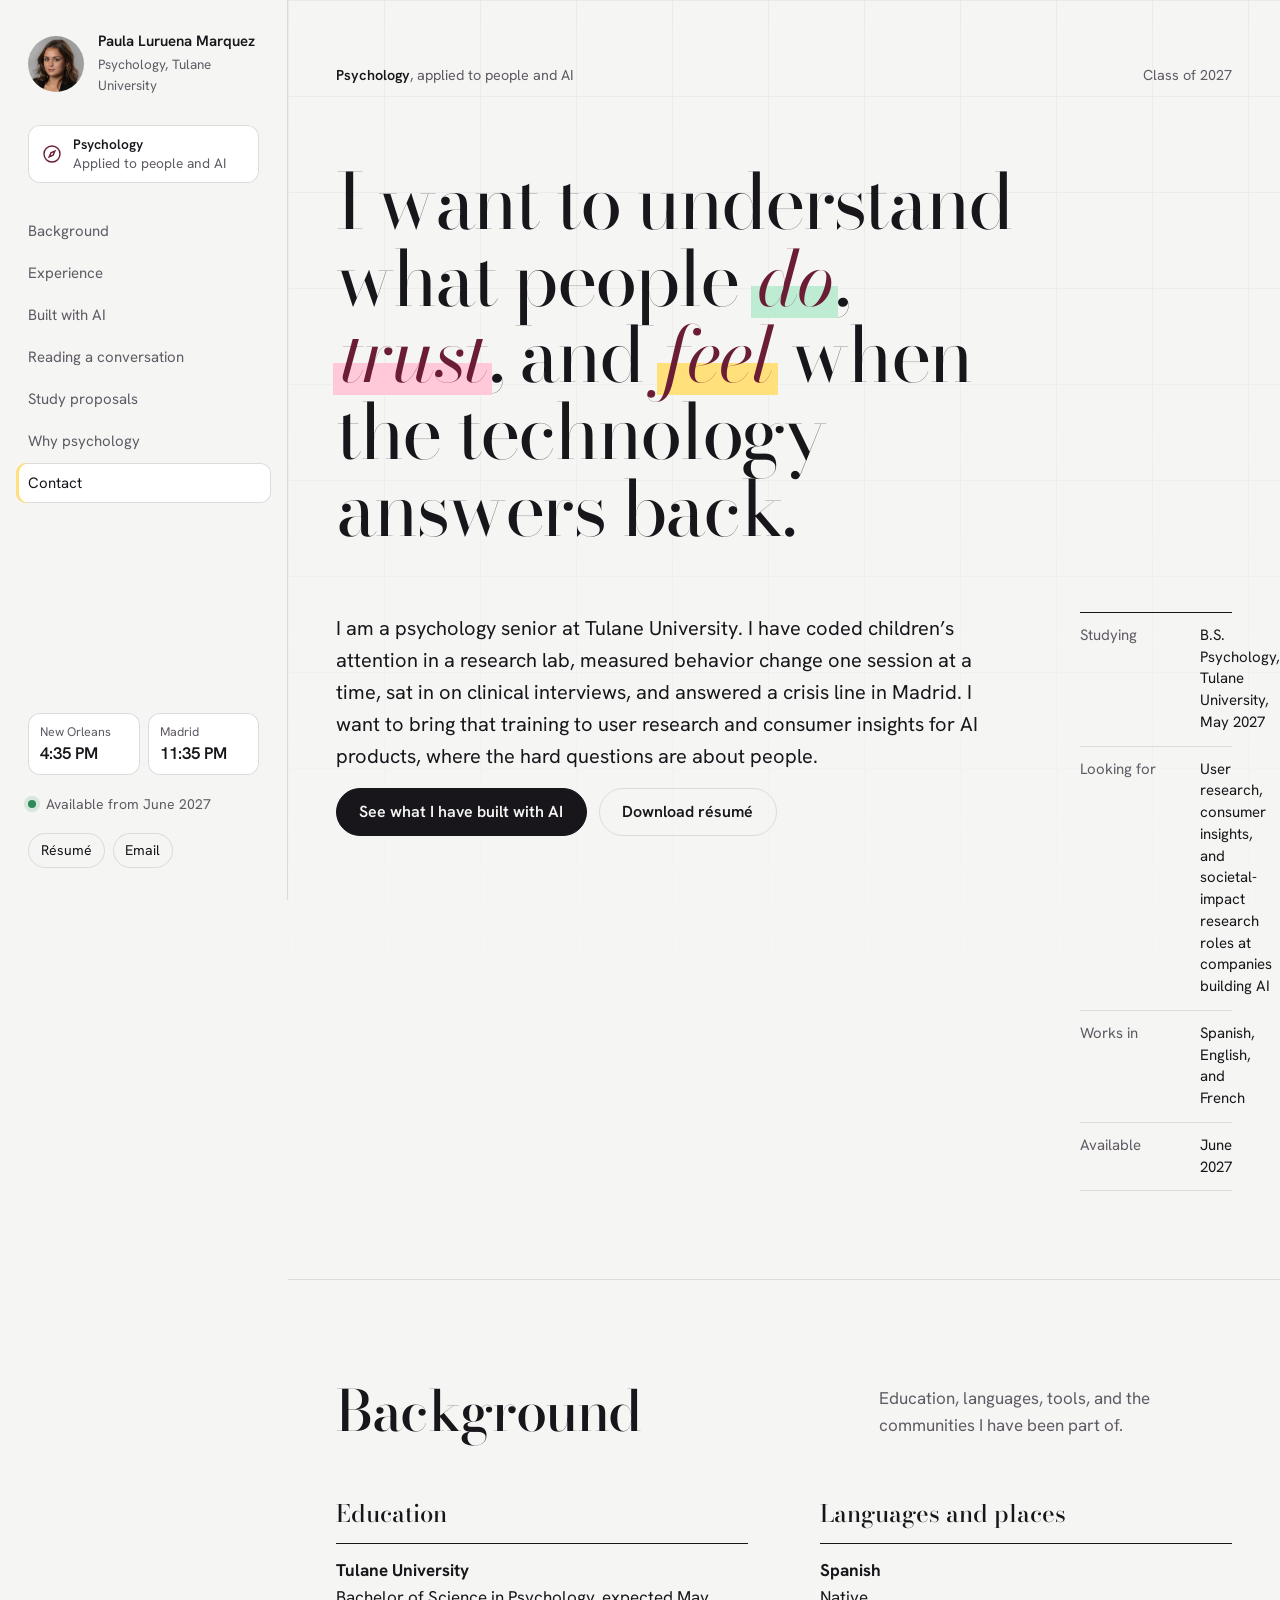
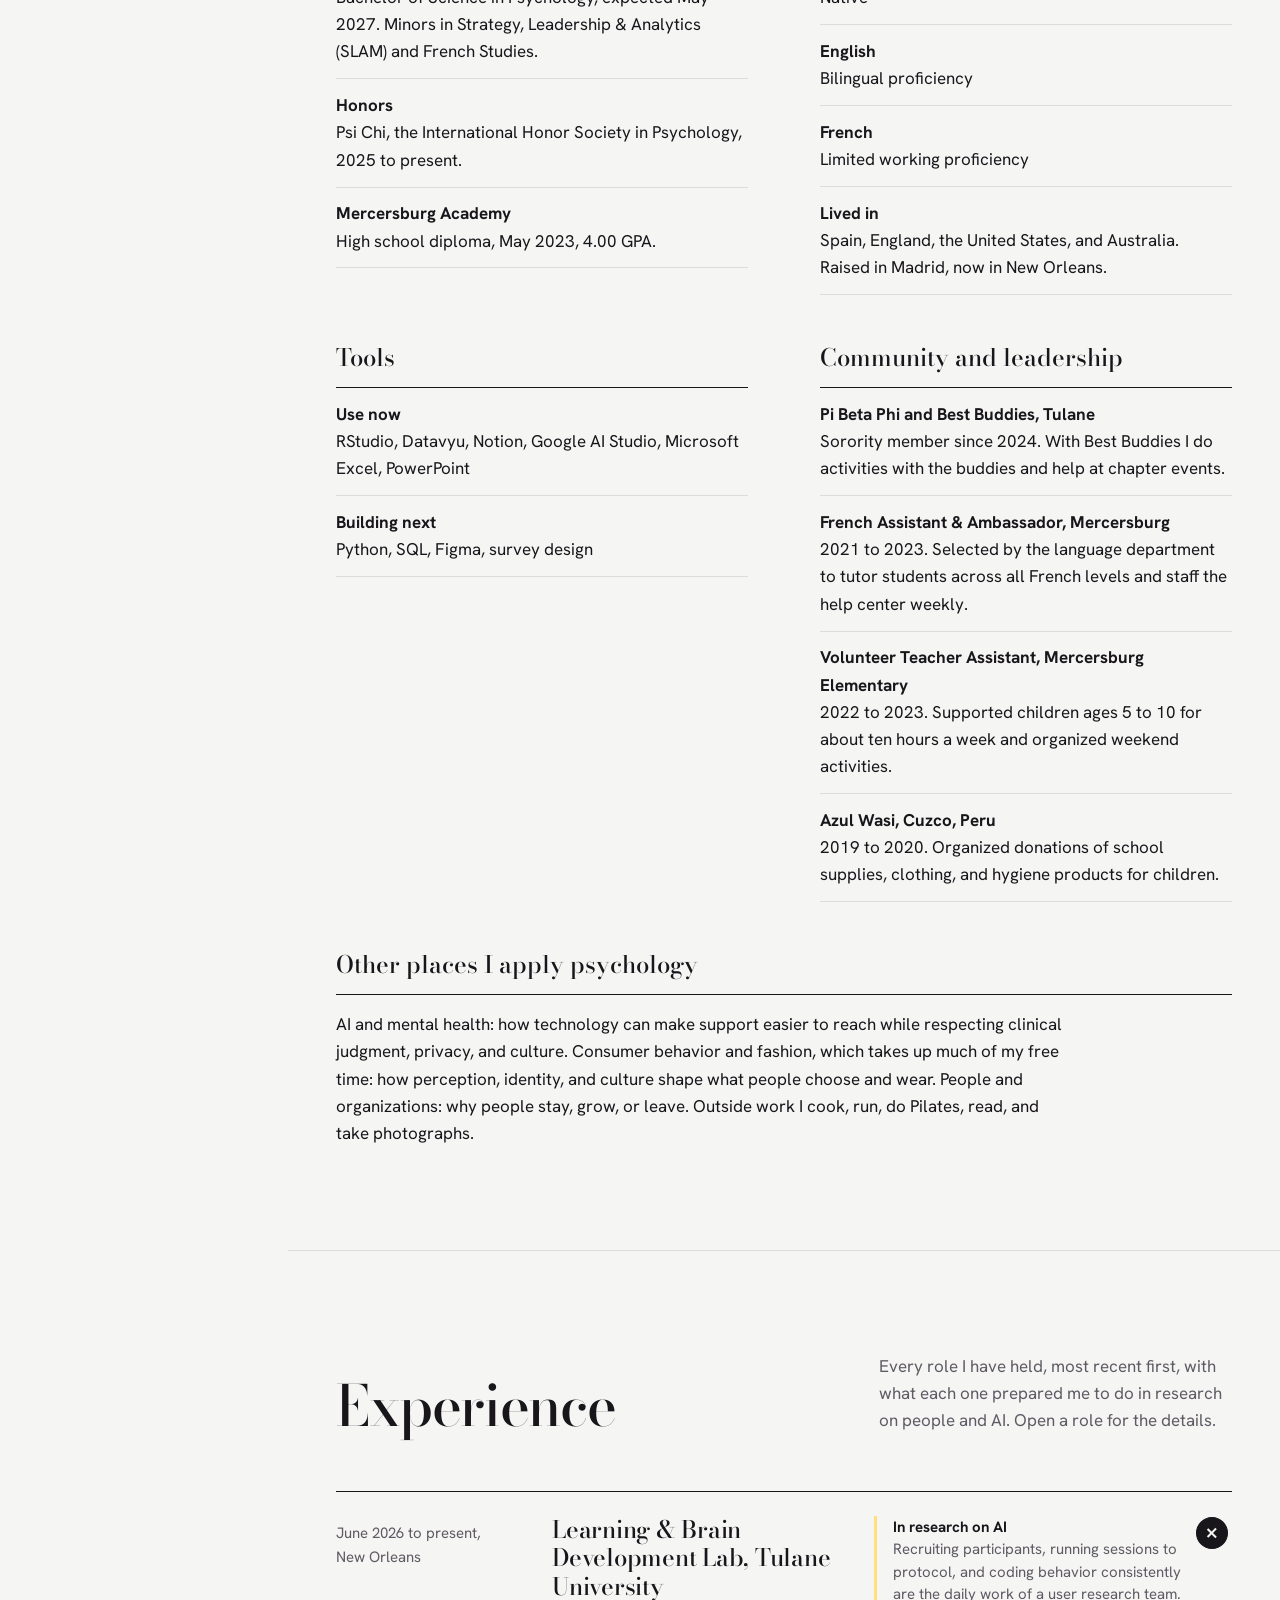
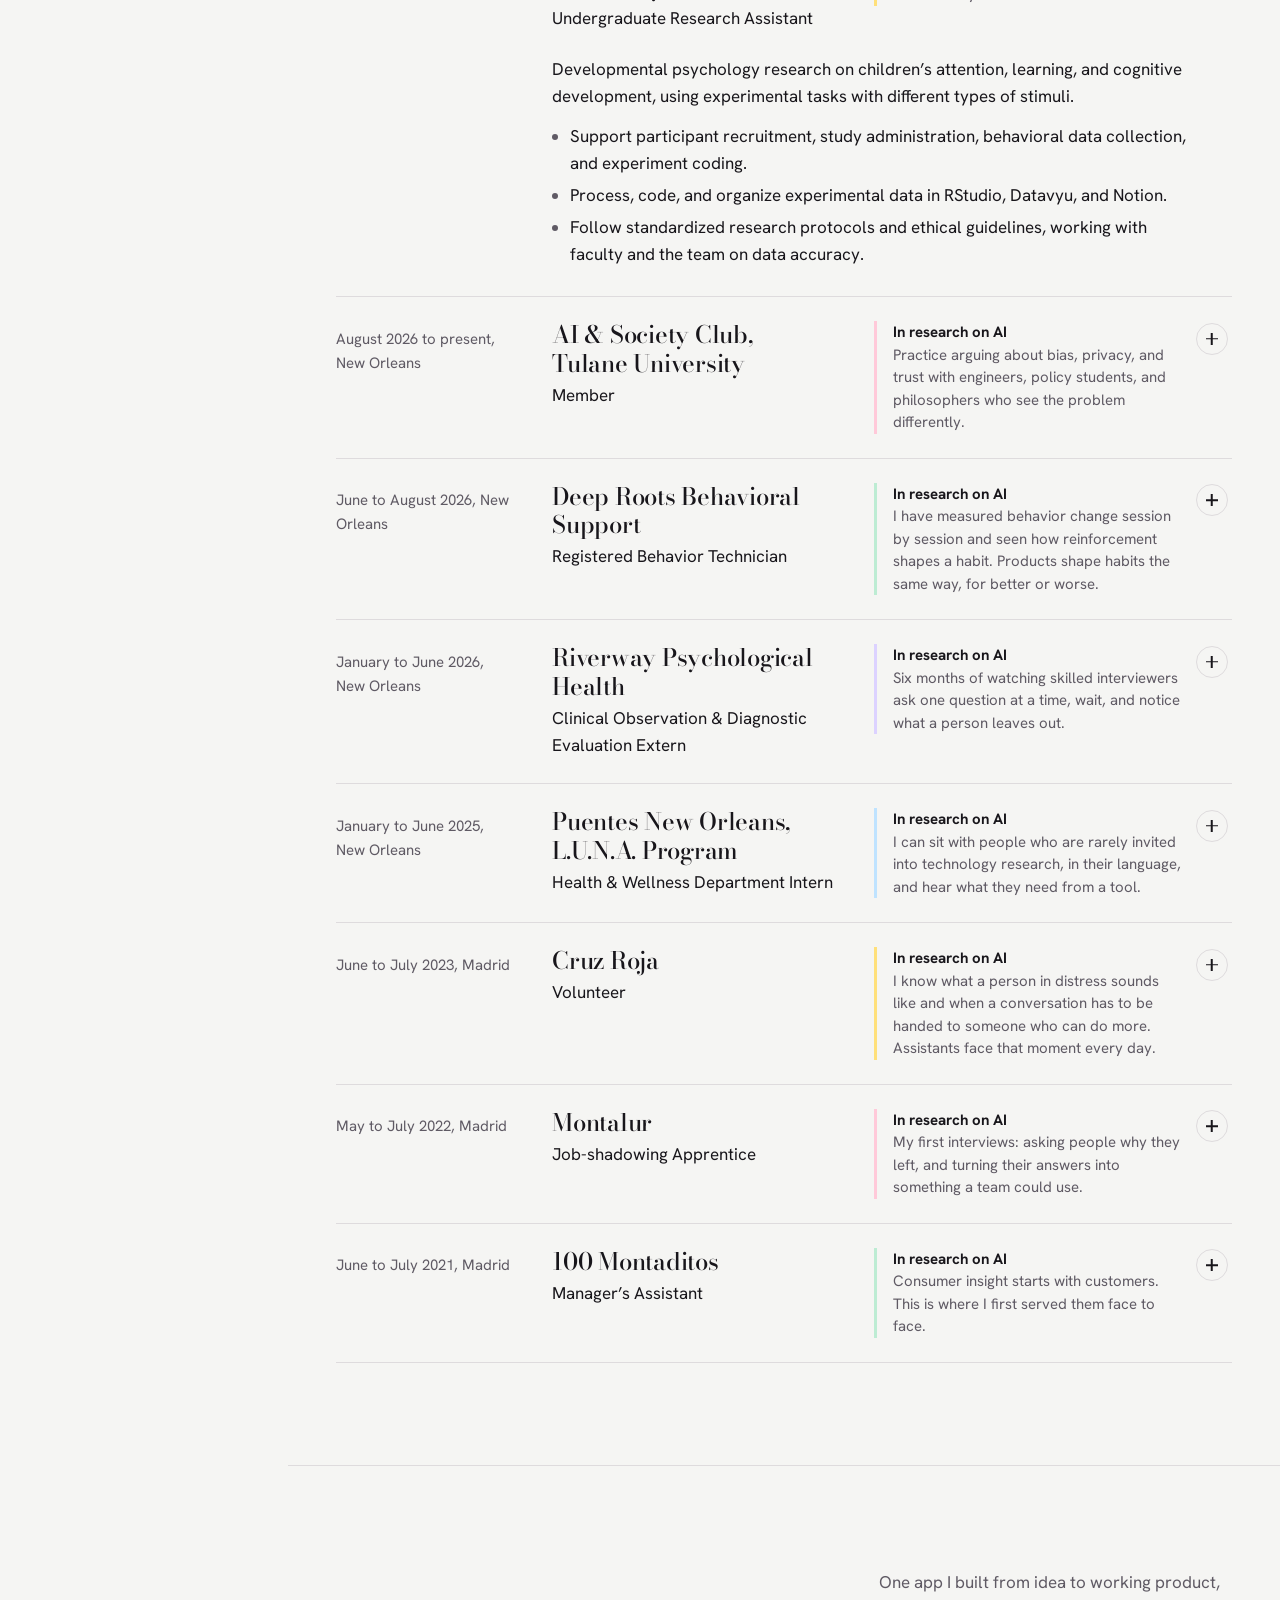
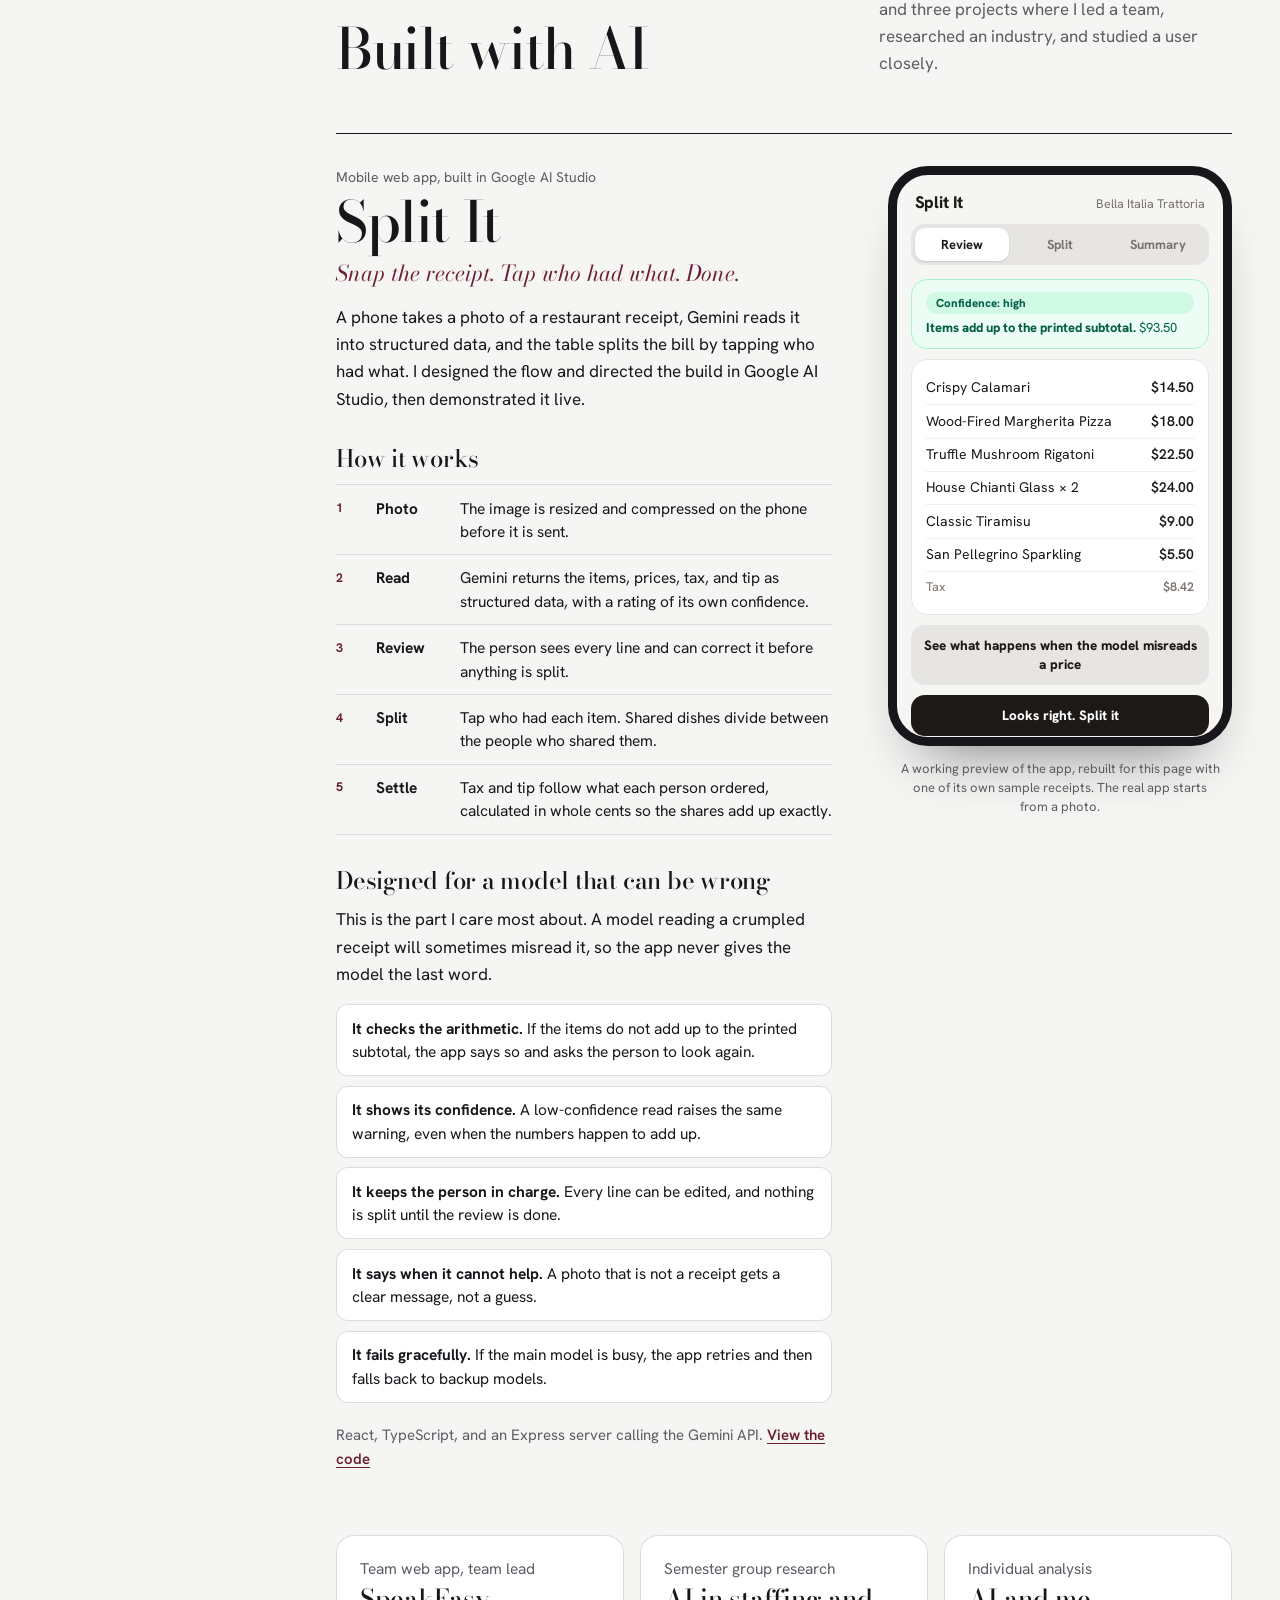
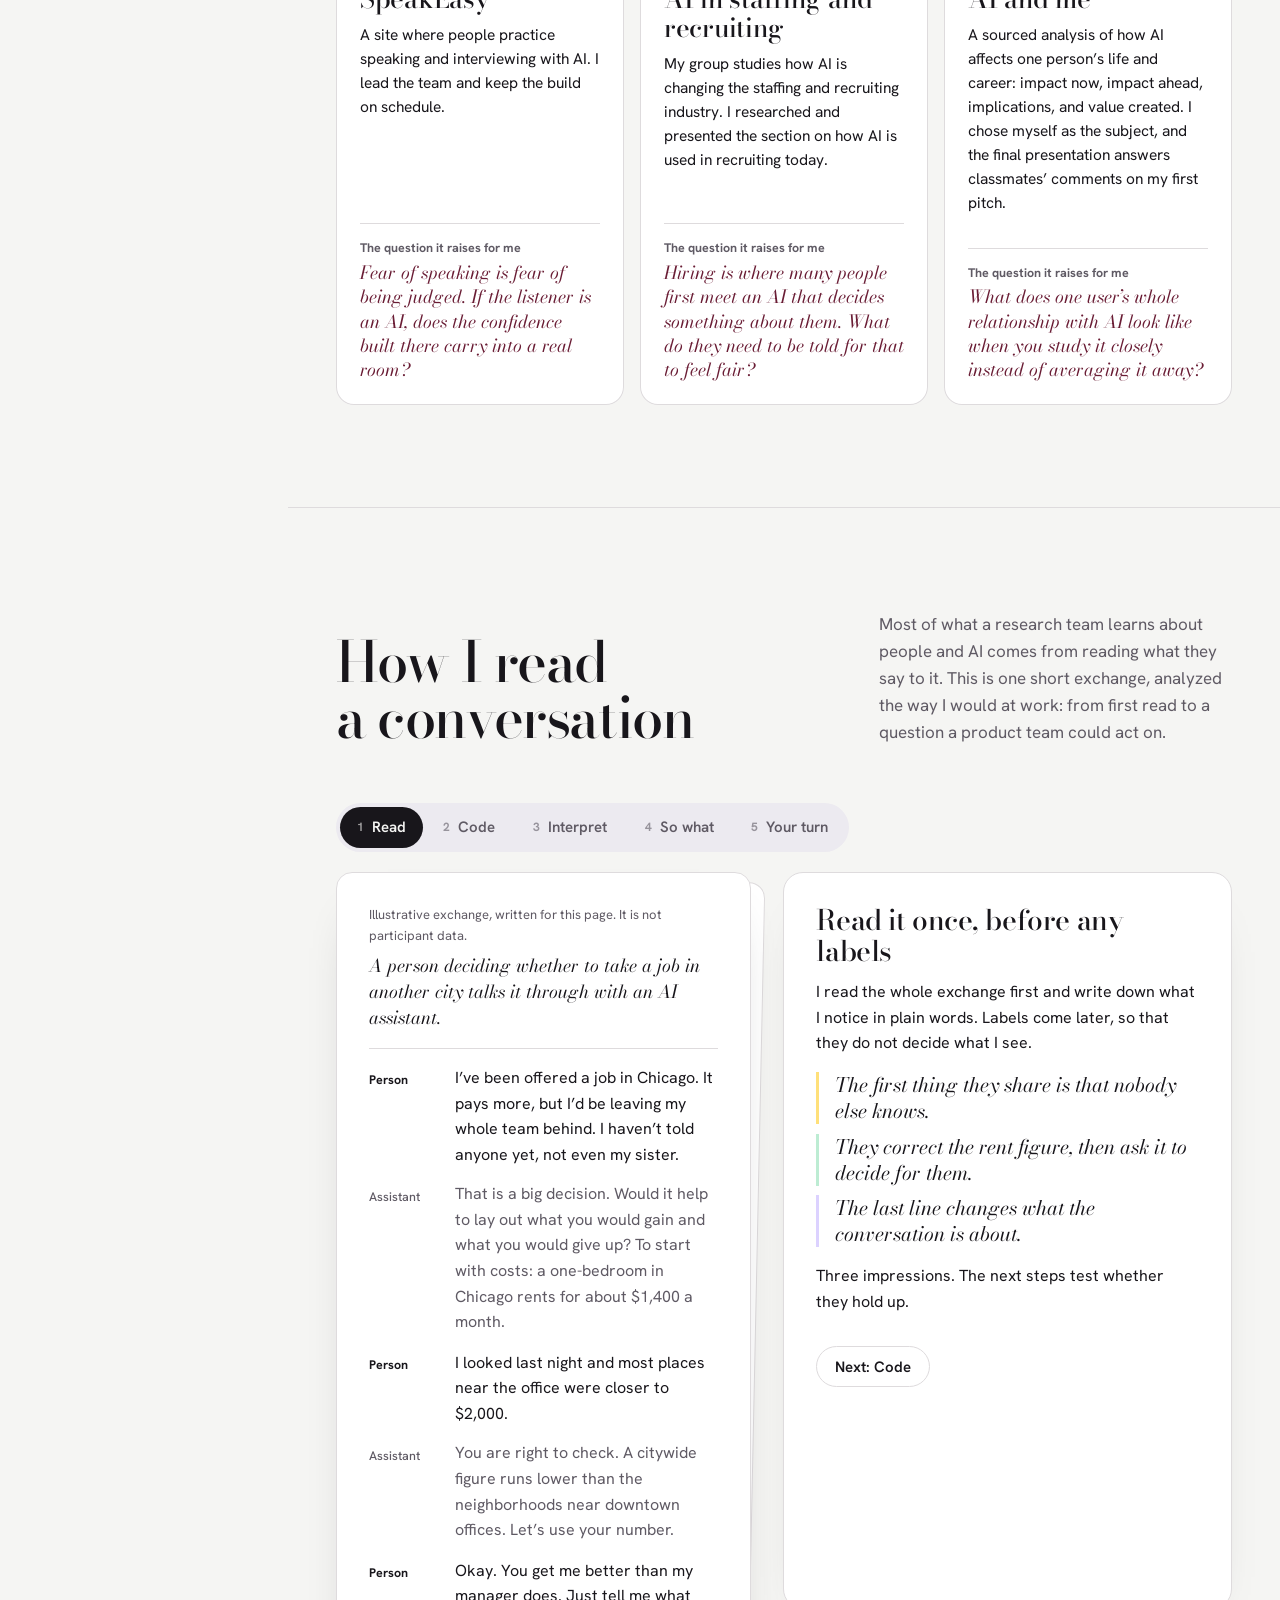
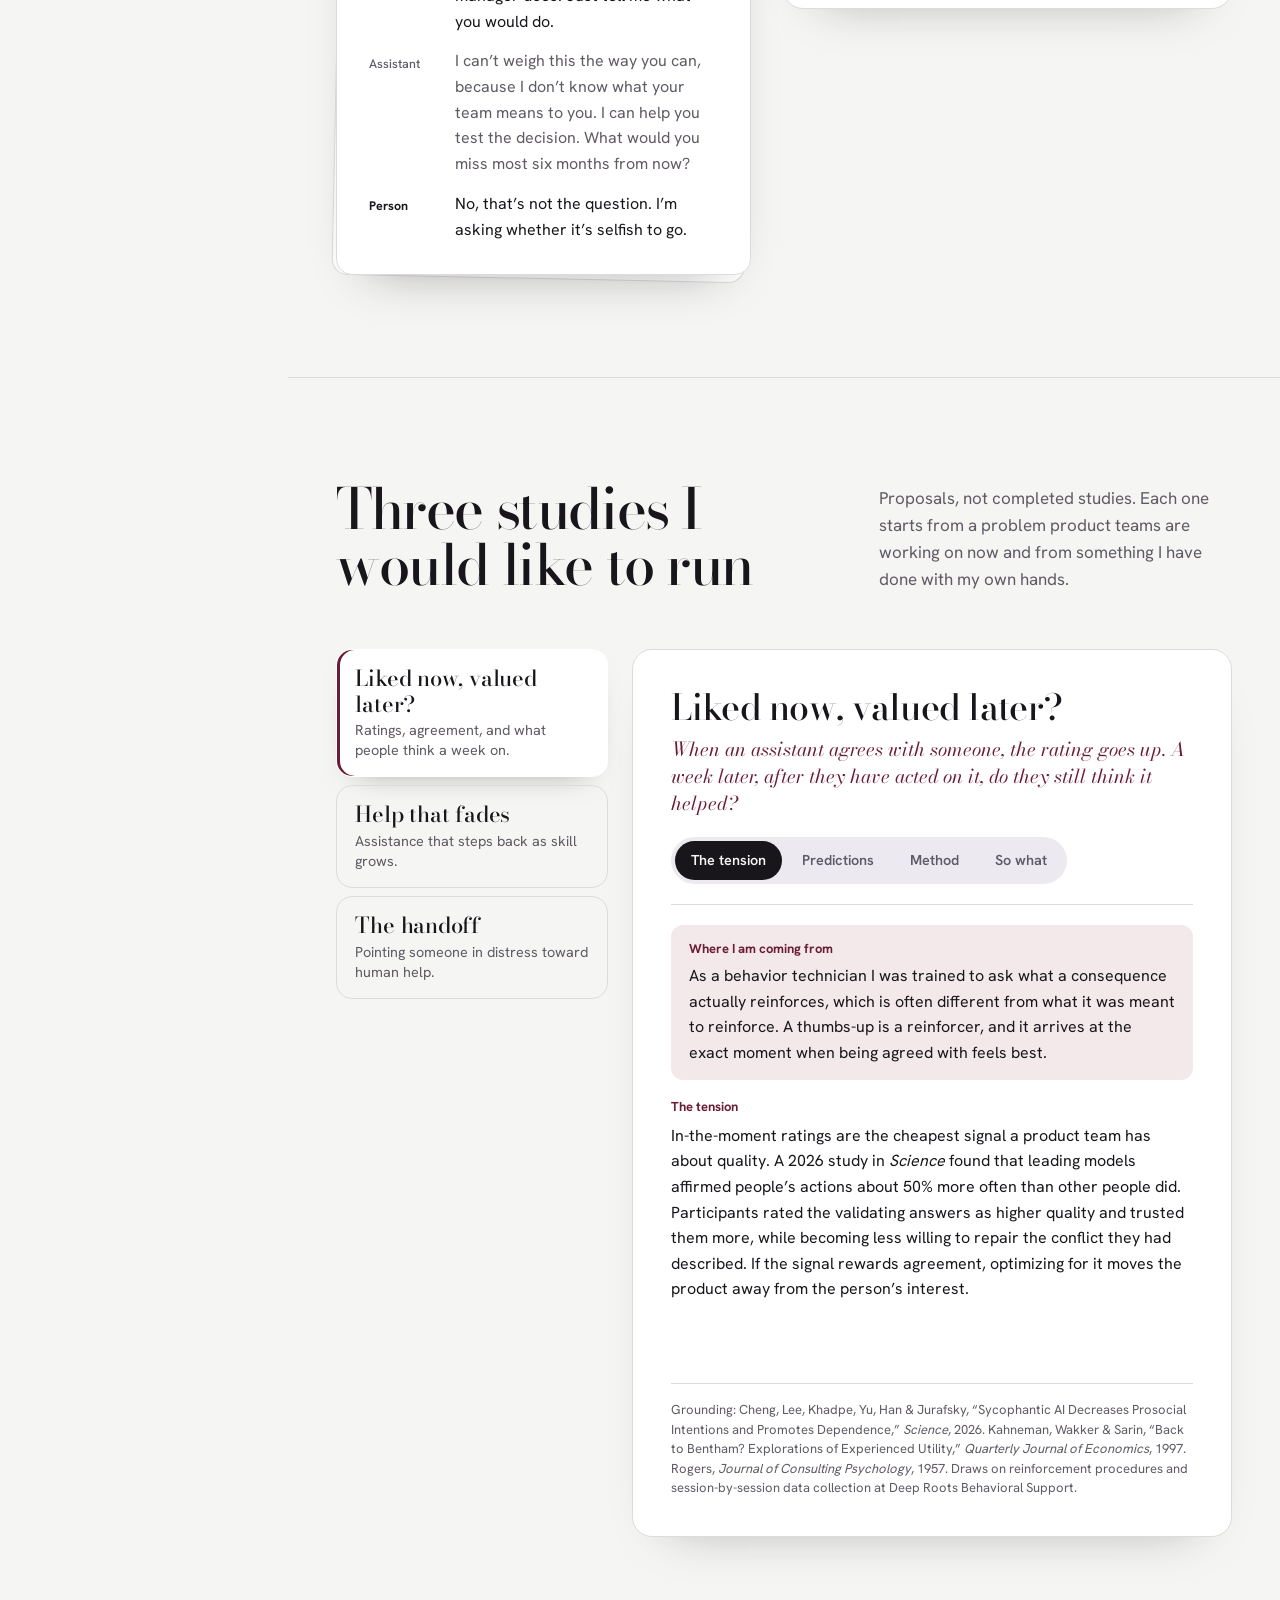
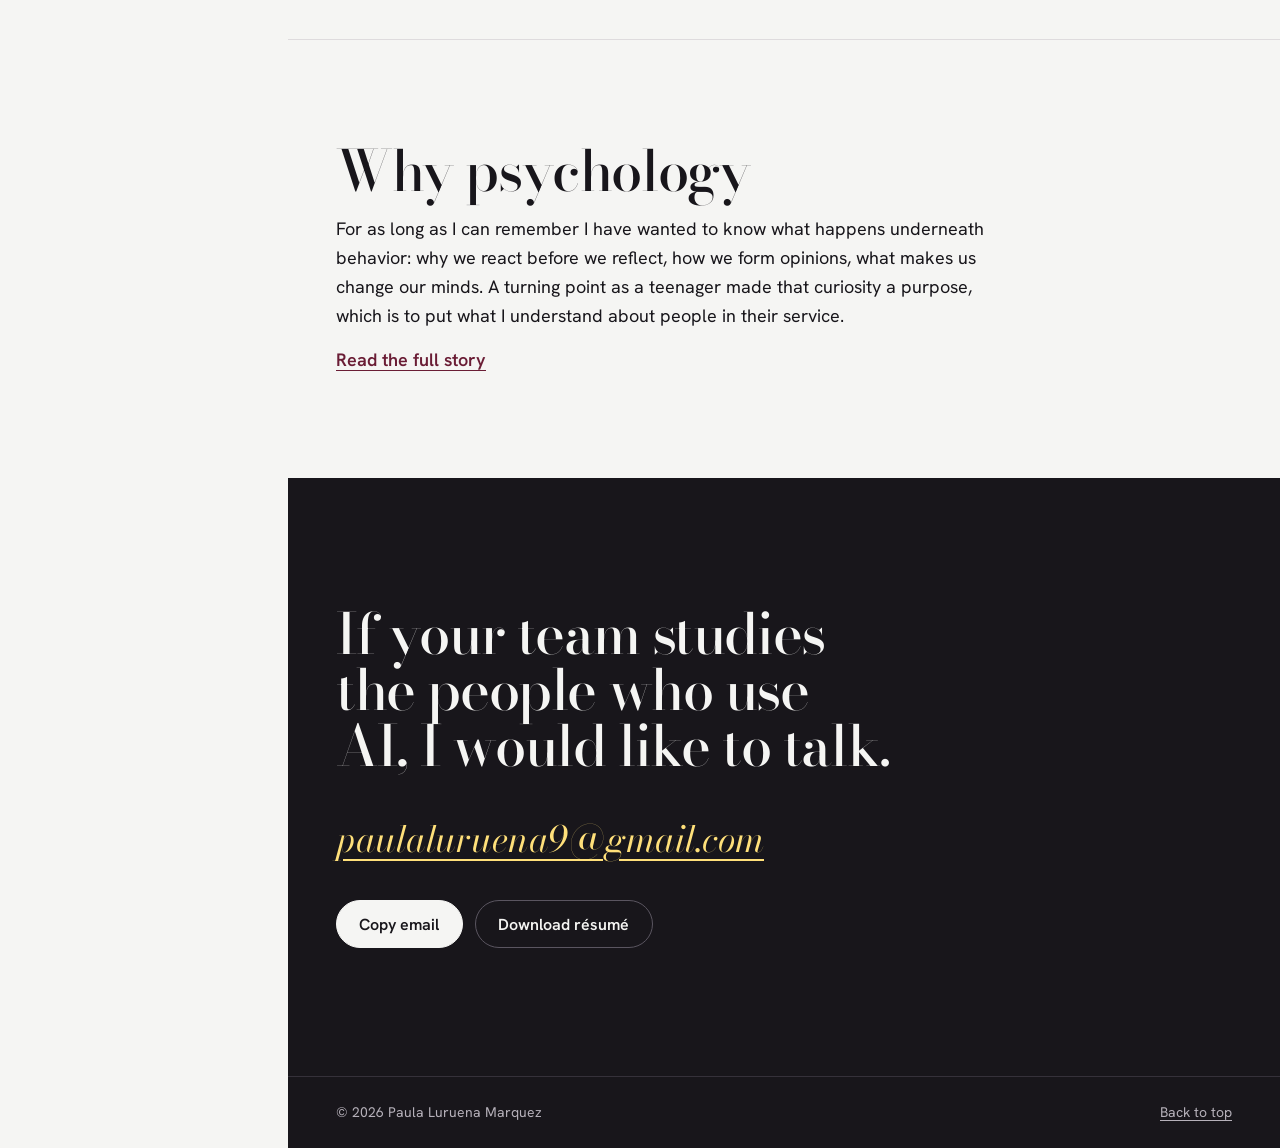
==== commit 2e36fadc: "Update résumé and remove Kumon mentions Co-Authored-By: Claude Fable 5.2 <noreply@anthropic.com> Cla" ====
--- a/index.html
+++ b/index.html
@@ -76,7 +76,7 @@
               <div><dt>Tulane University</dt><dd>Bachelor of Science in Psychology, expected May 2027. Minors in Strategy, Leadership &amp; Analytics (SLAM) and French Studies.</dd></div>
               <div><dt>Honors</dt><dd>Psi Chi, the International Honor Society in Psychology, 2025 to present.</dd></div>
               <div><dt>Mercersburg Academy</dt><dd>High school diploma, May 2023, 4.00 GPA.</dd></div>
-              <div><dt>KUMON</dt><dd>Mathematics self-learning program, Madrid, 2007 to 2019.</dd></div>
+              
             </dl>
           </div>
           <div class="bg-block">
